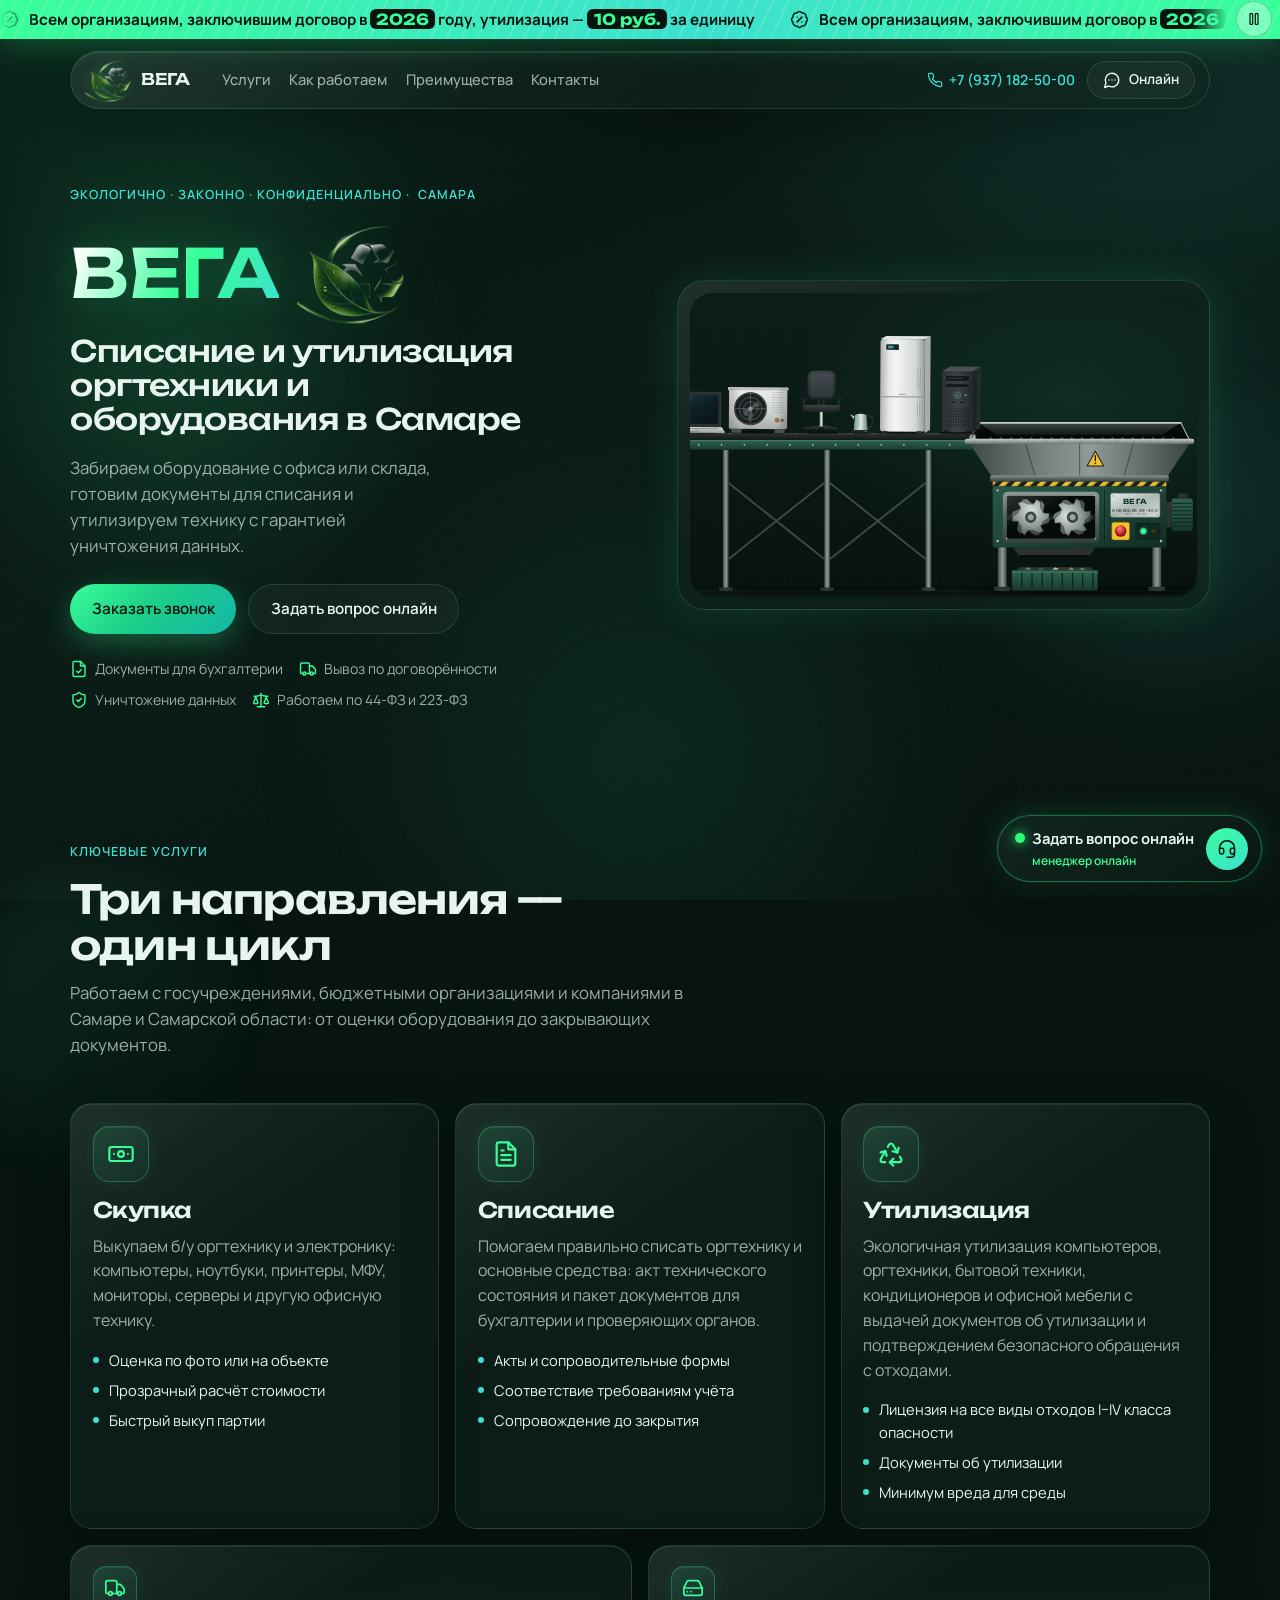
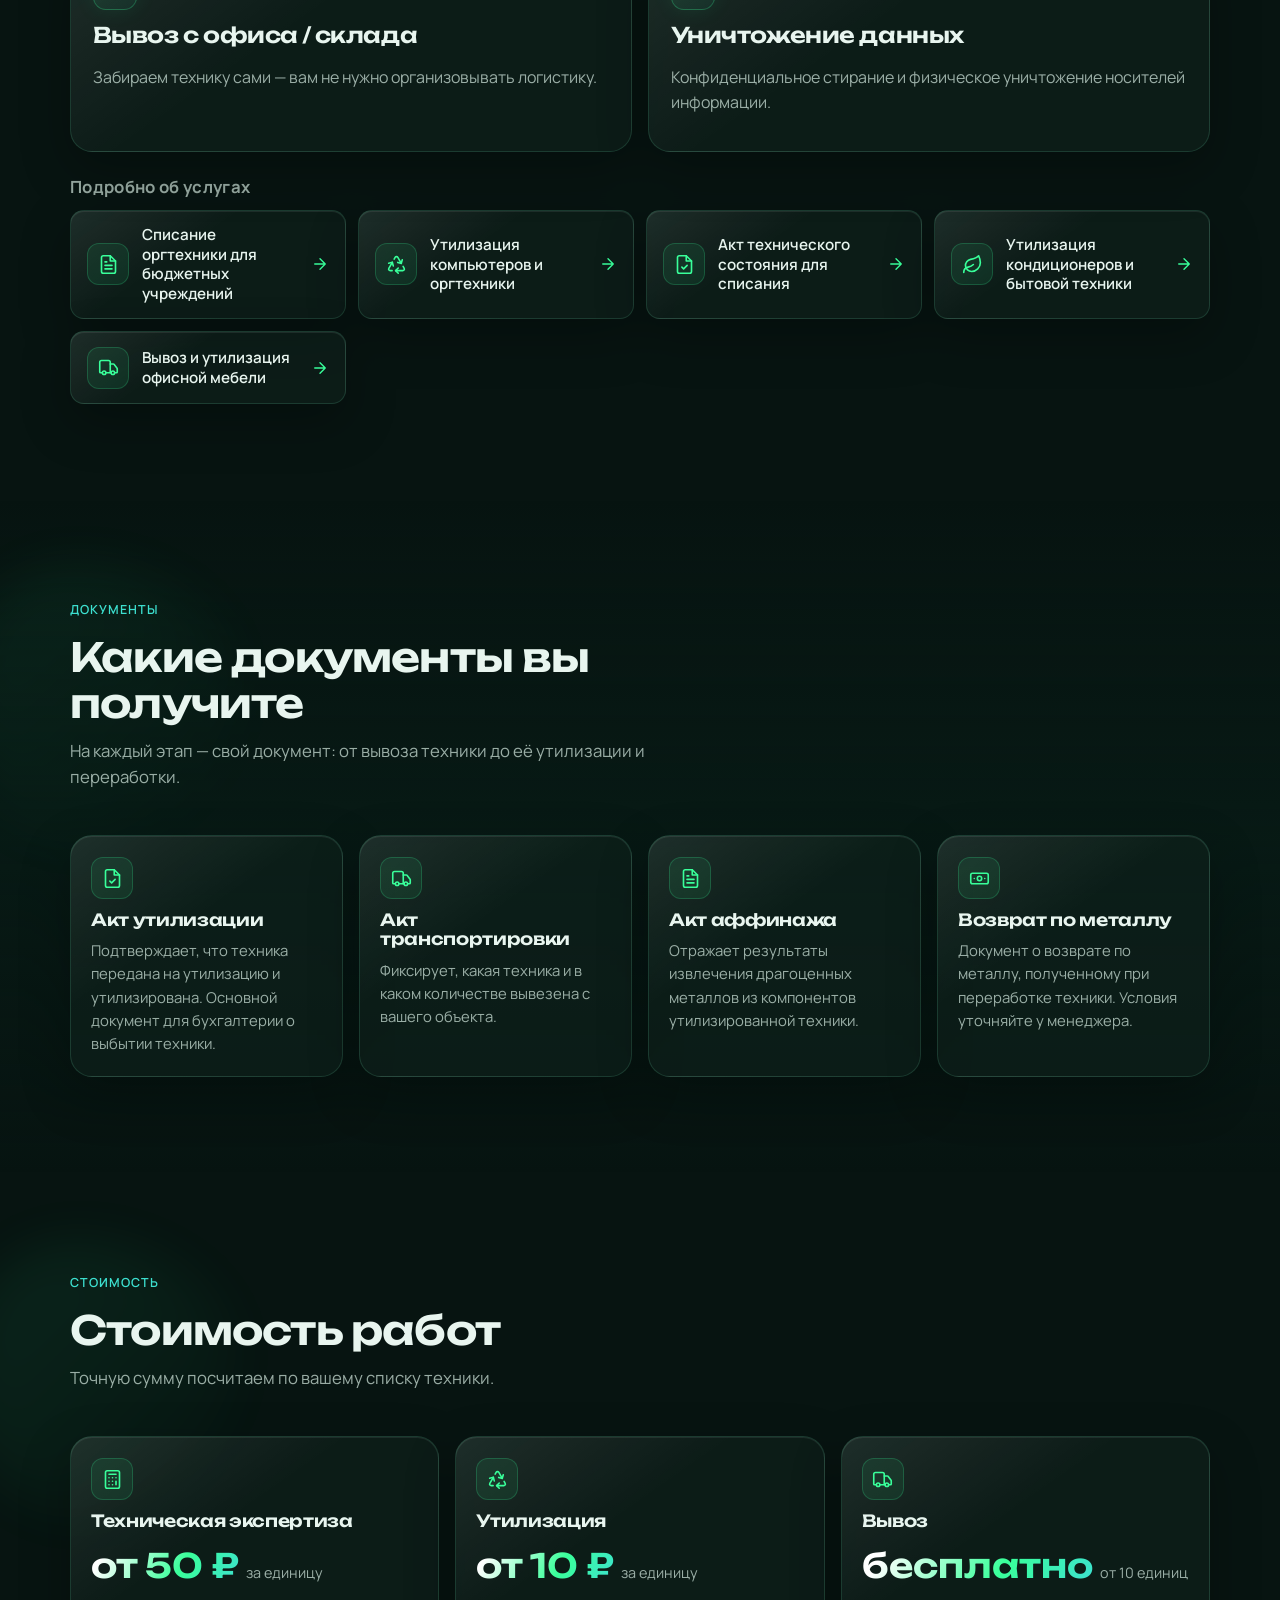
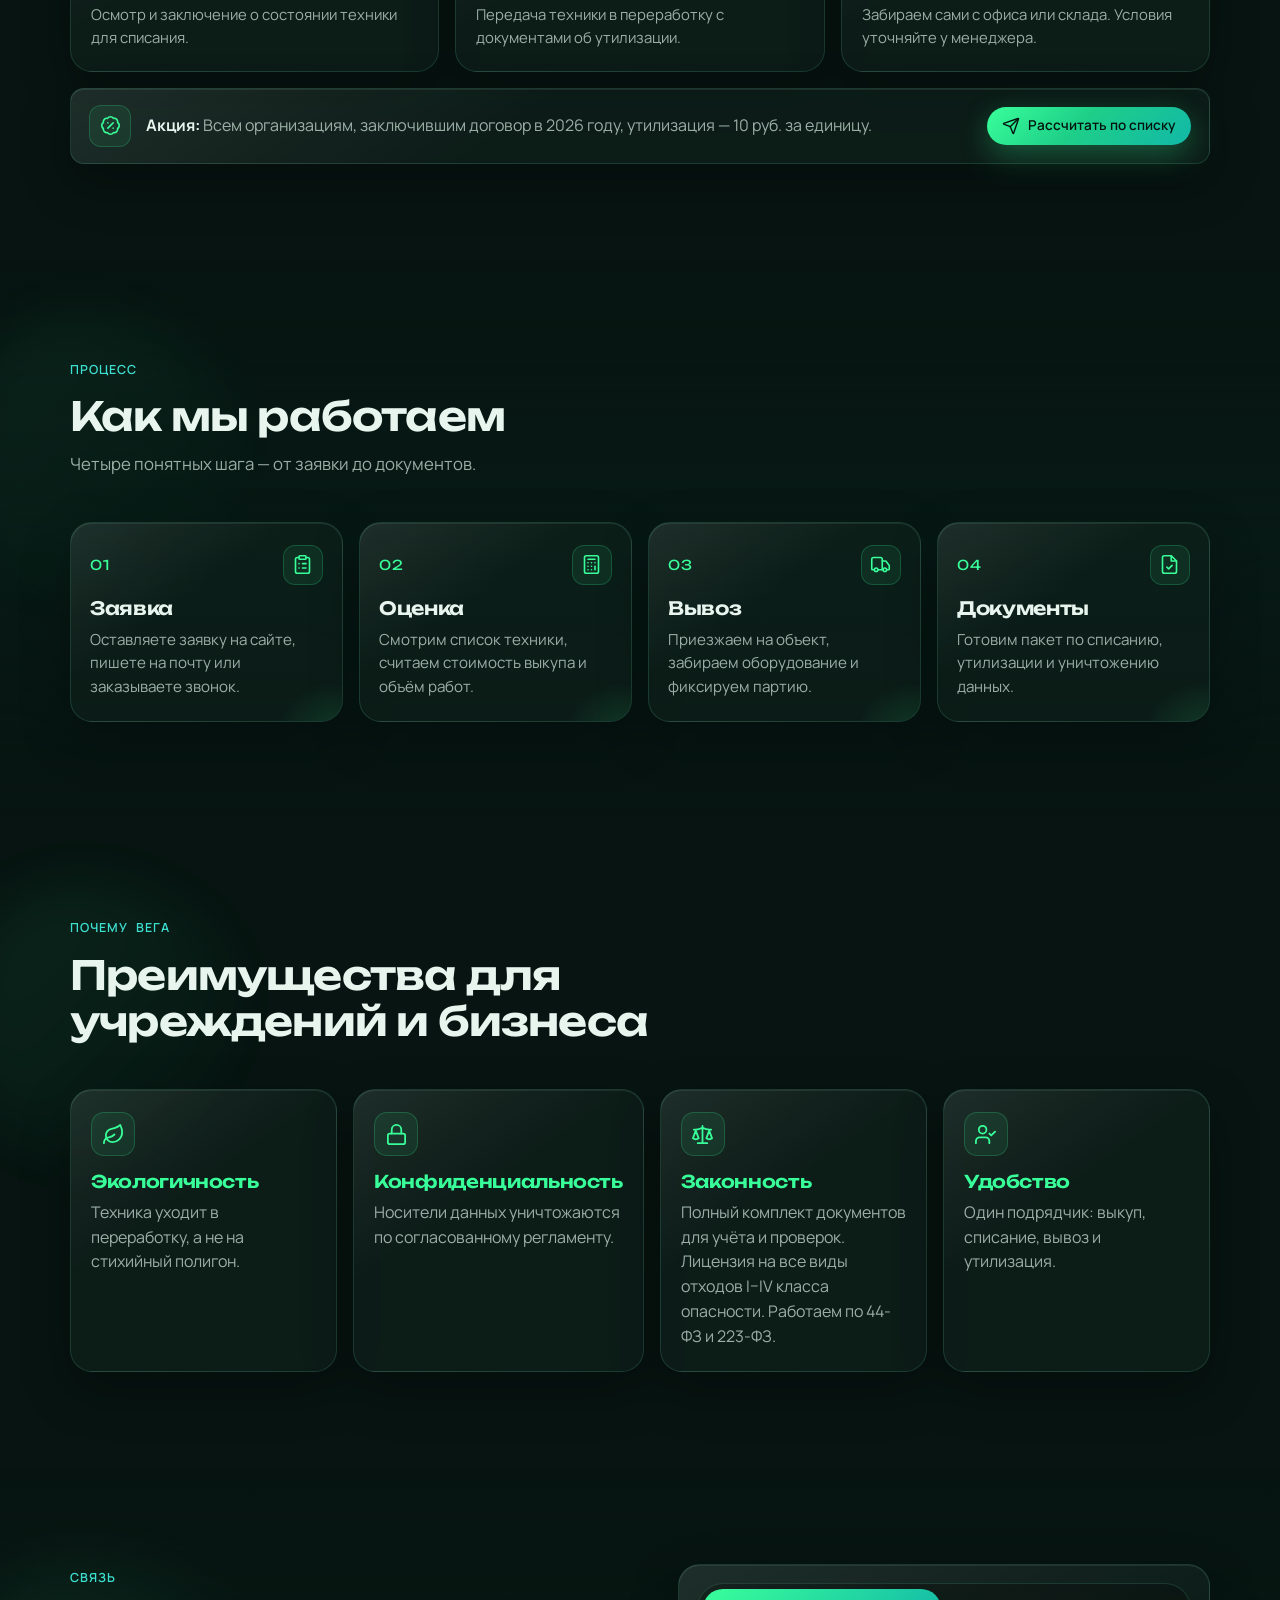
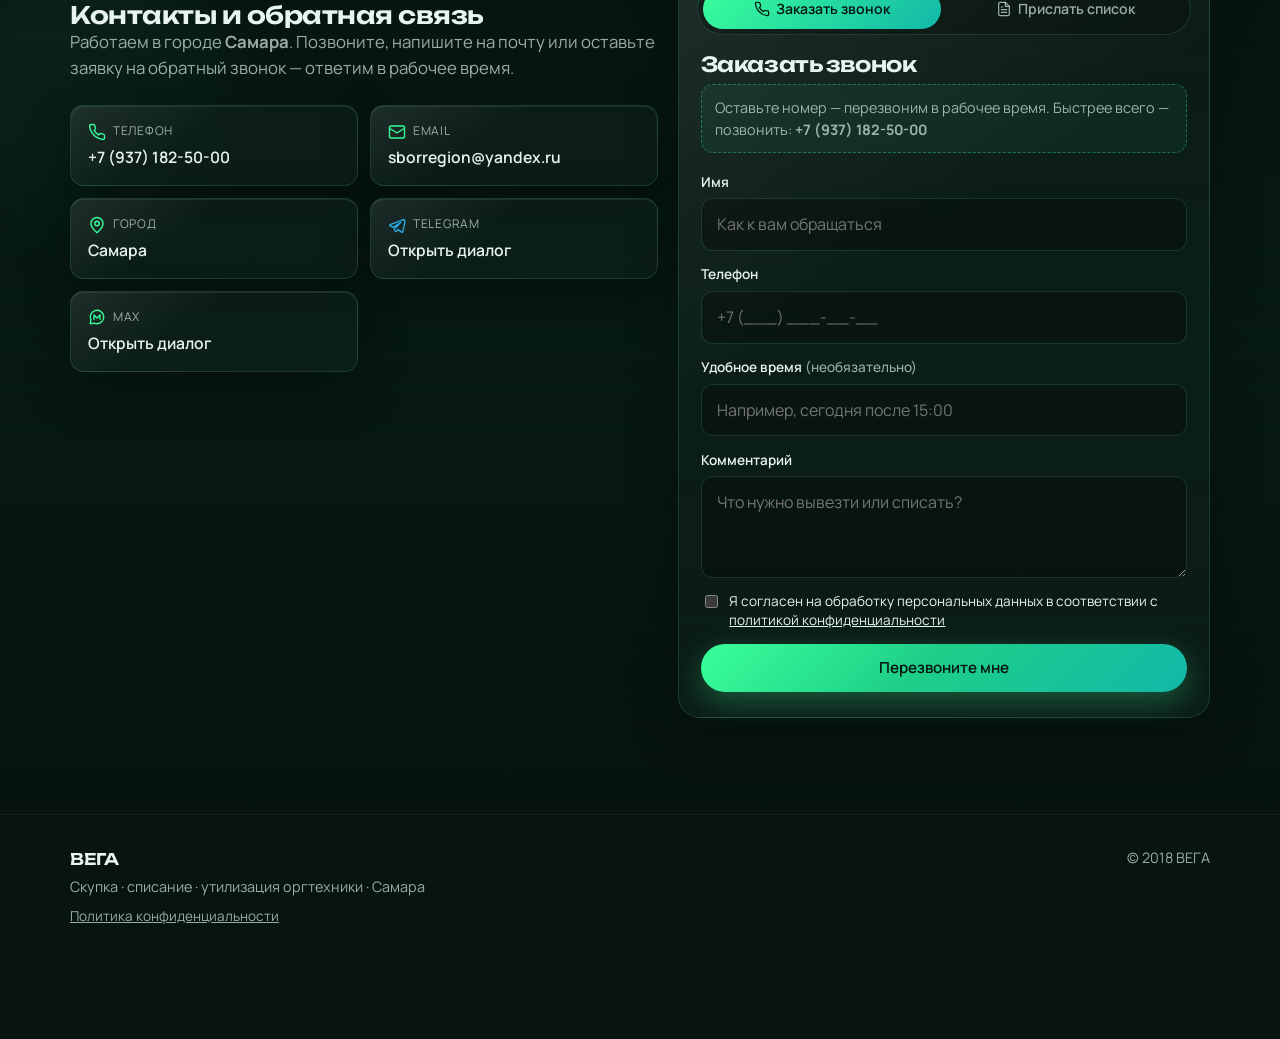
==== index.html @ f0d04dfd "v12: license I-IV wording (1/2)" ====
<!doctype html>
<html lang="ru">
  <head>
    <meta charset="UTF-8" />
    <link rel="icon" type="image/svg+xml" href="/favicon-v2.svg" />
    <link rel="apple-touch-icon" sizes="180x180" href="/apple-touch-icon.png" />
    <meta name="viewport" content="width=device-width, initial-scale=1.0" />
    <meta
      name="description"
      content="Списание и утилизация оргтехники, компьютеров и бытовой техники в Самаре для госучреждений и бизнеса: акты для бухгалтерии, вывоз, уничтожение данных."
    />
    <title>Списание и утилизация оргтехники в Самаре для госучреждений | ВЕГА</title>
    <link rel="canonical" href="https://sbor-region.ru/" />
    <meta property="og:type" content="website" />
    <meta property="og:locale" content="ru_RU" />
    <meta property="og:site_name" content="ВЕГА" />
    <meta property="og:url" content="https://sbor-region.ru/" />
    <meta property="og:title" content="Списание и утилизация оргтехники в Самаре для госучреждений | ВЕГА" />
    <meta
      property="og:description"
      content="Списание и утилизация оргтехники, компьютеров и бытовой техники в Самаре для госучреждений и бизнеса: акты для бухгалтерии, вывоз, уничтожение данных."
    />
    <meta property="og:image" content="https://sbor-region.ru/og-image.jpg" />
    <meta property="og:image:width" content="1200" />
    <meta property="og:image:height" content="630" />
    <meta property="og:image:alt" content="ВЕГА — списание и утилизация оргтехники в Самаре" />
    <meta name="twitter:card" content="summary_large_image" />
    <meta name="twitter:image" content="https://sbor-region.ru/og-image.jpg" />
    <meta name="twitter:title" content="Списание и утилизация оргтехники в Самаре для госучреждений | ВЕГА" />
    <meta
      name="twitter:description"
      content="Списание и утилизация оргтехники, компьютеров и бытовой техники в Самаре для госучреждений и бизнеса: акты для бухгалтерии, вывоз, уничтожение данных."
    />

    <meta name="keywords" content="списание оргтехники Самара, утилизация оргтехники Самара, списание оборудования госучреждение, утилизация компьютеров Самара, списание основных средств бюджетное учреждение, утилизация техники с актом, уничтожение данных, вывоз оргтехники Самара" />
    <meta name="robots" content="index, follow, max-image-preview:large" />
    <meta name="yandex-verification" content="8bbc3332629ab4a6" />
    <meta name="theme-color" content="#0d2b22" />
    <meta name="format-detection" content="telephone=yes" />
    <script type="application/ld+json">{"@context": "https://schema.org", "@graph": [{"@type": ["LocalBusiness", "Organization"], "@id": "https://sbor-region.ru/#org", "name": "ВЕГА", "url": "https://sbor-region.ru/", "logo": "https://sbor-region.ru/assets/vega-logo-lg.svg", "image": "https://sbor-region.ru/assets/vega-logo-lg.svg", "telephone": "+7 (937) 182-50-00", "email": "sborregion@yandex.ru", "address": {"@type": "PostalAddress", "addressLocality": "Самара", "addressRegion": "Самарская область", "addressCountry": "RU"}, "areaServed": [{"@type": "City", "name": "Самара"}, {"@type": "AdministrativeArea", "name": "Самарская область"}], "sameAs": ["https://t.me/Sbor163"], "contactPoint": {"@type": "ContactPoint", "telephone": "+7 (937) 182-50-00", "email": "sborregion@yandex.ru", "contactType": "customer service", "areaServed": "RU", "availableLanguage": "ru"}, "description": "Списание и утилизация оргтехники и оборудования для госучреждений, бюджетных организаций и бизнеса в Самаре: скупка, списание, вывоз, утилизация, уничтожение данных. Лицензия на все виды отходов I–IV класса опасности."}, {"@type": "WebSite", "@id": "https://sbor-region.ru/#site", "url": "https://sbor-region.ru/", "name": "ВЕГА", "inLanguage": "ru", "publisher": {"@id": "https://sbor-region.ru/#org"}}, {"@type": "Service", "name": "Скупка б/у оргтехники", "description": "Выкуп б/у компьютеров, ноутбуков, принтеров, МФУ, мониторов, серверов и другой офисной техники.", "serviceType": "Скупка б/у оргтехники", "provider": {"@id": "https://sbor-region.ru/#org"}, "areaServed": ["Самара", "Самарская область"]}, {"@type": "Service", "name": "Списание оргтехники и основных средств", "description": "Помощь в списании основных средств и подготовка пакета документов для бухгалтерии и проверяющих органов.", "serviceType": "Списание оргтехники и основных средств", "provider": {"@id": "https://sbor-region.ru/#org"}, "areaServed": ["Самара", "Самарская область"], "offers": [{"@type": "Offer", "name": "Техническая экспертиза", "priceCurrency": "RUB", "priceSpecification": {"@type": "UnitPriceSpecification", "priceCurrency": "RUB", "unitText": "единица", "minPrice": 50}, "areaServed": ["Самара", "Самарская область"], "description": "Техническая экспертиза — от 50 руб. за единицу"}]}, {"@type": "Service", "name": "Утилизация оргтехники и бытовой техники", "description": "Экологичная утилизация компьютеров, оргтехники, бытовой техники, кондиционеров и офисной мебели с документами об утилизации.", "serviceType": "Утилизация оргтехники и бытовой техники", "provider": {"@id": "https://sbor-region.ru/#org"}, "areaServed": ["Самара", "Самарская область"], "offers": [{"@type": "Offer", "name": "Утилизация", "priceCurrency": "RUB", "priceSpecification": {"@type": "UnitPriceSpecification", "priceCurrency": "RUB", "unitText": "единица", "minPrice": 10}, "areaServed": ["Самара", "Самарская область"], "description": "Утилизация — от 10 руб. за единицу"}]}, {"@type": "Service", "name": "Вывоз оргтехники с офиса или склада", "description": "Вывоз техники силами исполнителя, без организации логистики заказчиком.", "serviceType": "Вывоз оргтехники с офиса или склада", "provider": {"@id": "https://sbor-region.ru/#org"}, "areaServed": ["Самара", "Самарская область"], "offers": [{"@type": "Offer", "name": "Вывоз", "priceCurrency": "RUB", "priceSpecification": {"@type": "UnitPriceSpecification", "priceCurrency": "RUB", "unitText": "единица", "price": 0}, "areaServed": ["Самара", "Самарская область"], "eligibleQuantity": {"@type": "QuantitativeValue", "minValue": 10, "unitText": "единица"}, "description": "Вывоз — бесплатно от 10 единиц (уточняйте у менеджера)"}]}, {"@type": "Service", "name": "Уничтожение данных", "description": "Конфиденциальное стирание и физическое уничтожение носителей информации.", "serviceType": "Уничтожение данных", "provider": {"@id": "https://sbor-region.ru/#org"}, "areaServed": ["Самара", "Самарская область"]}]}</script>
    <!-- Yandex.Metrika counter -->
    <script type="text/javascript">
      window.YM_ID = 114349653;
      (function(m,e,t,r,i,k,a){m[i]=m[i]||function(){(m[i].a=m[i].a||[]).push(arguments)};
      m[i].l=1*new Date();for (var j = 0; j < document.scripts.length; j++) {if (document.scripts[j].src === r) { return; }}
      k=e.createElement(t),a=e.getElementsByTagName(t)[0],k.async=1,k.src=r,a.parentNode.insertBefore(k,a)})
      (window, document, "script", "https://mc.yandex.ru/metrika/tag.js", "ym");
      ym(114349653, "init", {clickmap:true, trackLinks:true, accurateTrackBounce:true, webvisor:true});
    </script>
    <noscript><div><img src="https://mc.yandex.ru/watch/114349653" style="position:absolute; left:-9999px;" alt="" /></div></noscript>
    <!-- /Yandex.Metrika counter -->
    <link rel="preconnect" href="https://fonts.googleapis.com" />
    <link rel="preconnect" href="https://fonts.gstatic.com" crossorigin />
    <link rel="preload" as="style" href="https://fonts.googleapis.com/css2?family=Manrope:wght@400;500;600;700&family=Unbounded:wght@500;600;700&display=swap" />
    <link rel="stylesheet" href="https://fonts.googleapis.com/css2?family=Manrope:wght@400;500;600;700&family=Unbounded:wght@500;600;700&display=swap" media="print" onload="this.media='all'" />
    <noscript><link rel="stylesheet" href="https://fonts.googleapis.com/css2?family=Manrope:wght@400;500;600;700&family=Unbounded:wght@500;600;700&display=swap" /></noscript>
    <script type="module" crossorigin src="/assets/index-v20261119e.js"></script>
    <link rel="stylesheet" crossorigin href="/assets/index-BDVqrncC.css">
    <link rel="stylesheet" href="/assets/extra-v20261119i.css">
    <script type="module" src="/assets/extra-v20261119i.js"></script>
  </head>
  <body>
    <svg xmlns="http://www.w3.org/2000/svg" width="0" height="0" style="position:absolute;width:0;height:0;overflow:hidden" aria-hidden="true" focusable="false"><symbol id="i-banknote" viewBox="0 0 24 24" fill="none" stroke="currentColor" stroke-width="1.85" stroke-linecap="round" stroke-linejoin="round"><rect x="2" y="6" width="20" height="12" rx="2"/><circle cx="12" cy="12" r="2.5"/><path d="M6 12h.01M18 12h.01"/></symbol><symbol id="i-file-check" viewBox="0 0 24 24" fill="none" stroke="currentColor" stroke-width="1.85" stroke-linecap="round" stroke-linejoin="round"><path d="M14 2H6a2 2 0 0 0-2 2v16a2 2 0 0 0 2 2h12a2 2 0 0 0 2-2V8z"/><path d="M14 2v6h6"/><path d="m9 15 2 2 4-4"/></symbol><symbol id="i-file-text" viewBox="0 0 24 24" fill="none" stroke="currentColor" stroke-width="1.85" stroke-linecap="round" stroke-linejoin="round"><path d="M14 2H6a2 2 0 0 0-2 2v16a2 2 0 0 0 2 2h12a2 2 0 0 0 2-2V8z"/><path d="M14 2v6h6"/><path d="M16 13H8M16 17H8M10 9H8"/></symbol><symbol id="i-recycle" viewBox="0 0 24 24" fill="none" stroke="currentColor" stroke-width="1.85" stroke-linecap="round" stroke-linejoin="round"><path d="M7 19H4.815a1.83 1.83 0 0 1-1.57-.881 1.785 1.785 0 0 1-.004-1.784L7.196 9.5"/><path d="M11 19h8.203a1.83 1.83 0 0 0 1.556-.89 1.784 1.784 0 0 0 0-1.775l-1.226-2.12"/><path d="m14 16-3 3 3 3"/><path d="M8.293 13.596 7.196 9.5 3.1 10.598"/><path d="m9.344 5.811 1.093-1.892A1.83 1.83 0 0 1 11.985 3a1.784 1.784 0 0 1 1.546.888l3.943 6.843"/><path d="m13.378 9.633 4.096 1.098 1.097-4.096"/></symbol><symbol id="i-truck" viewBox="0 0 24 24" fill="none" stroke="currentColor" stroke-width="1.85" stroke-linecap="round" stroke-linejoin="round"><path d="M14 18V6a2 2 0 0 0-2-2H4a2 2 0 0 0-2 2v11a1 1 0 0 0 1 1h2"/><path d="M15 18H9"/><path d="M19 18h2a1 1 0 0 0 1-1v-3.65a1 1 0 0 0-.22-.624l-3.48-4.35A1 1 0 0 0 17.52 8H14"/><circle cx="17" cy="18" r="2"/><circle cx="7" cy="18" r="2"/></symbol><symbol id="i-hard-drive" viewBox="0 0 24 24" fill="none" stroke="currentColor" stroke-width="1.85" stroke-linecap="round" stroke-linejoin="round"><path d="M22 12H2"/><path d="M5.45 5.11 2 12v6a2 2 0 0 0 2 2h16a2 2 0 0 0 2-2v-6l-3.45-6.89A2 2 0 0 0 16.76 4H7.24a2 2 0 0 0-1.79 1.11z"/><path d="M6 16h.01M10 16h.01"/></symbol><symbol id="i-shield-check" viewBox="0 0 24 24" fill="none" stroke="currentColor" stroke-width="1.85" stroke-linecap="round" stroke-linejoin="round"><path d="M20 13c0 5-3.5 7.5-7.66 8.95a1 1 0 0 1-.67-.01C7.5 20.5 4 18 4 13V6a1 1 0 0 1 1-1c2 0 4.5-1.2 6.24-2.72a1.17 1.17 0 0 1 1.52 0C14.51 3.81 17 5 19 5a1 1 0 0 1 1 1z"/><path d="m9 12 2 2 4-4"/></symbol><symbol id="i-clipboard" viewBox="0 0 24 24" fill="none" stroke="currentColor" stroke-width="1.85" stroke-linecap="round" stroke-linejoin="round"><rect x="8" y="2" width="8" height="4" rx="1"/><path d="M16 4h2a2 2 0 0 1 2 2v14a2 2 0 0 1-2 2H6a2 2 0 0 1-2-2V6a2 2 0 0 1 2-2h2"/><path d="M12 11h4M12 16h4M8 11h.01M8 16h.01"/></symbol><symbol id="i-calculator" viewBox="0 0 24 24" fill="none" stroke="currentColor" stroke-width="1.85" stroke-linecap="round" stroke-linejoin="round"><rect x="4" y="2" width="16" height="20" rx="2"/><path d="M8 6h8M16 14v4M16 10h.01M12 10h.01M8 10h.01M12 14h.01M8 14h.01M12 18h.01M8 18h.01"/></symbol><symbol id="i-leaf" viewBox="0 0 24 24" fill="none" stroke="currentColor" stroke-width="1.85" stroke-linecap="round" stroke-linejoin="round"><path d="M11 20A7 7 0 0 1 9.8 6.1C15.5 5 17 4.48 19 2c1 2 2 4.18 2 8 0 5.5-4.78 10-10 10Z"/><path d="M2 21c0-3 1.85-5.36 5.08-6C9.5 14.52 12 13 13 12"/></symbol><symbol id="i-lock" viewBox="0 0 24 24" fill="none" stroke="currentColor" stroke-width="1.85" stroke-linecap="round" stroke-linejoin="round"><rect x="3" y="11" width="18" height="11" rx="2"/><path d="M7 11V7a5 5 0 0 1 10 0v4"/></symbol><symbol id="i-scale" viewBox="0 0 24 24" fill="none" stroke="currentColor" stroke-width="1.85" stroke-linecap="round" stroke-linejoin="round"><path d="m16 16 3-8 3 8c-.87.65-1.92 1-3 1s-2.13-.35-3-1Z"/><path d="m2 16 3-8 3 8c-.87.65-1.92 1-3 1s-2.13-.35-3-1Z"/><path d="M7 21h10M12 3v18M3 7h2c2 0 5-1 7-2 2 1 5 2 7 2h2"/></symbol><symbol id="i-user-check" viewBox="0 0 24 24" fill="none" stroke="currentColor" stroke-width="1.85" stroke-linecap="round" stroke-linejoin="round"><path d="M16 21v-2a4 4 0 0 0-4-4H6a4 4 0 0 0-4 4v2"/><circle cx="9" cy="7" r="4"/><path d="m16 11 2 2 4-4"/></symbol><symbol id="i-phone" viewBox="0 0 24 24" fill="none" stroke="currentColor" stroke-width="1.85" stroke-linecap="round" stroke-linejoin="round"><path d="M22 16.92v3a2 2 0 0 1-2.18 2 19.79 19.79 0 0 1-8.63-3.07 19.5 19.5 0 0 1-6-6 19.79 19.79 0 0 1-3.07-8.67A2 2 0 0 1 4.11 2h3a2 2 0 0 1 2 1.72 12.84 12.84 0 0 0 .7 2.81 2 2 0 0 1-.45 2.11L8.09 9.91a16 16 0 0 0 6 6l1.27-1.27a2 2 0 0 1 2.11-.45 12.84 12.84 0 0 0 2.81.7A2 2 0 0 1 22 16.92z"/></symbol><symbol id="i-mail" viewBox="0 0 24 24" fill="none" stroke="currentColor" stroke-width="1.85" stroke-linecap="round" stroke-linejoin="round"><rect x="2" y="4" width="20" height="16" rx="2"/><path d="m22 7-8.97 5.7a1.94 1.94 0 0 1-2.06 0L2 7"/></symbol><symbol id="i-map-pin" viewBox="0 0 24 24" fill="none" stroke="currentColor" stroke-width="1.85" stroke-linecap="round" stroke-linejoin="round"><path d="M20 10c0 4.993-5.539 10.193-7.399 11.799a1 1 0 0 1-1.202 0C9.539 20.193 4 14.993 4 10a8 8 0 0 1 16 0"/><circle cx="12" cy="10" r="3"/></symbol><symbol id="i-telegram" viewBox="0 0 24 24" fill="none" stroke="currentColor" stroke-width="1.85" stroke-linecap="round" stroke-linejoin="round"><path d="M21.2 4.4 2.9 11.5c-.9.35-.85 1.6.06 1.88l4.6 1.4 1.75 5.4c.23.7 1.1.9 1.62.38l2.5-2.45 4.7 3.45c.62.46 1.5.12 1.66-.63l2.9-13.7c.18-.85-.66-1.55-1.47-1.23Z"/><path d="m7.6 14.8 9.6-6.3-6.9 7.3"/></symbol><symbol id="i-max" viewBox="0 0 24 24" fill="none" stroke="currentColor" stroke-width="1.85" stroke-linecap="round" stroke-linejoin="round"><path d="M12 21a9 9 0 1 0-8.1-5.1L3 21l5.1-.9A9 9 0 0 0 12 21Z"/><path d="M8 15V9.2l4 4 4-4V15"/></symbol><symbol id="i-message" viewBox="0 0 24 24" fill="none" stroke="currentColor" stroke-width="1.85" stroke-linecap="round" stroke-linejoin="round"><path d="M7.9 20A9 9 0 1 0 4 16.1L2 22Z"/><path d="M8 12h.01M12 12h.01M16 12h.01"/></symbol><symbol id="i-headset" viewBox="0 0 24 24" fill="none" stroke="currentColor" stroke-width="1.85" stroke-linecap="round" stroke-linejoin="round"><path d="M3 11h3a2 2 0 0 1 2 2v3a2 2 0 0 1-2 2H5a2 2 0 0 1-2-2v-5Zm0 0a9 9 0 1 1 18 0m0 0v5a2 2 0 0 1-2 2h-1a2 2 0 0 1-2-2v-3a2 2 0 0 1 2-2h3Z"/><path d="M21 16v2a4 4 0 0 1-4 4h-5"/></symbol><symbol id="i-x" viewBox="0 0 24 24" fill="none" stroke="currentColor" stroke-width="1.85" stroke-linecap="round" stroke-linejoin="round"><path d="M18 6 6 18M6 6l12 12"/></symbol><symbol id="i-pause" viewBox="0 0 24 24" fill="none" stroke="currentColor" stroke-width="1.85" stroke-linecap="round" stroke-linejoin="round"><rect x="6" y="4" width="4" height="16" rx="1"/><rect x="14" y="4" width="4" height="16" rx="1"/></symbol><symbol id="i-play" viewBox="0 0 24 24" fill="none" stroke="currentColor" stroke-width="1.85" stroke-linecap="round" stroke-linejoin="round"><path d="M6 4.5v15a1 1 0 0 0 1.5.86l12-7.5a1 1 0 0 0 0-1.72l-12-7.5A1 1 0 0 0 6 4.5Z"/></symbol><symbol id="i-badge-percent" viewBox="0 0 24 24" fill="none" stroke="currentColor" stroke-width="1.85" stroke-linecap="round" stroke-linejoin="round"><path d="M3.85 8.62a4 4 0 0 1 4.78-4.77 4 4 0 0 1 6.74 0 4 4 0 0 1 4.78 4.78 4 4 0 0 1 0 6.74 4 4 0 0 1-4.77 4.78 4 4 0 0 1-6.75 0 4 4 0 0 1-4.78-4.77 4 4 0 0 1 0-6.76Z"/><path d="m15 9-6 6M9 9h.01M15 15h.01"/></symbol><symbol id="i-check-circle" viewBox="0 0 24 24" fill="none" stroke="currentColor" stroke-width="1.85" stroke-linecap="round" stroke-linejoin="round"><circle cx="12" cy="12" r="10"/><path d="m8.5 12.5 2.5 2.5 5-5.5"/></symbol><symbol id="i-alert" viewBox="0 0 24 24" fill="none" stroke="currentColor" stroke-width="1.85" stroke-linecap="round" stroke-linejoin="round"><circle cx="12" cy="12" r="10"/><path d="M12 8v4.5M12 16h.01"/></symbol><symbol id="i-send" viewBox="0 0 24 24" fill="none" stroke="currentColor" stroke-width="1.85" stroke-linecap="round" stroke-linejoin="round"><path d="M14.54 21.69a.5.5 0 0 0 .94-.03l6.5-19a.5.5 0 0 0-.64-.64l-19 6.5a.5.5 0 0 0-.03.94l7.93 3.18a2 2 0 0 1 1.11 1.11z"/><path d="m21.85 2.15-10.94 10.94"/></symbol><symbol id="i-arrow-right" viewBox="0 0 24 24" fill="none" stroke="currentColor" stroke-width="1.85" stroke-linecap="round" stroke-linejoin="round"><path d="M5 12h14M12 5l7 7-7 7"/></symbol></svg>
    <div class="promo-ticker" role="region" aria-label="Акция">
      <p class="visually-hidden">Всем организациям, заключившим договор в 2026 году, утилизация — 10 руб. за единицу</p>
      <div class="ticker-viewport" aria-hidden="true"><div class="ticker-track"><div class="ticker-group"><span class="ticker-item"><svg class="ic" aria-hidden="true" focusable="false"><use href="#i-badge-percent"/></svg><span>Всем организациям, заключившим договор в <b>2026</b> году, утилизация — <b>10 руб.</b> за единицу</span></span><span class="ticker-item"><svg class="ic" aria-hidden="true" focusable="false"><use href="#i-badge-percent"/></svg><span>Всем организациям, заключившим договор в <b>2026</b> году, утилизация — <b>10 руб.</b> за единицу</span></span><span class="ticker-item"><svg class="ic" aria-hidden="true" focusable="false"><use href="#i-badge-percent"/></svg><span>Всем организациям, заключившим договор в <b>2026</b> году, утилизация — <b>10 руб.</b> за единицу</span></span><span class="ticker-item"><svg class="ic" aria-hidden="true" focusable="false"><use href="#i-badge-percent"/></svg><span>Всем организациям, заключившим договор в <b>2026</b> году, утилизация — <b>10 руб.</b> за единицу</span></span></div><div class="ticker-group"><span class="ticker-item"><svg class="ic" aria-hidden="true" focusable="false"><use href="#i-badge-percent"/></svg><span>Всем организациям, заключившим договор в <b>2026</b> году, утилизация — <b>10 руб.</b> за единицу</span></span><span class="ticker-item"><svg class="ic" aria-hidden="true" focusable="false"><use href="#i-badge-percent"/></svg><span>Всем организациям, заключившим договор в <b>2026</b> году, утилизация — <b>10 руб.</b> за единицу</span></span><span class="ticker-item"><svg class="ic" aria-hidden="true" focusable="false"><use href="#i-badge-percent"/></svg><span>Всем организациям, заключившим договор в <b>2026</b> году, утилизация — <b>10 руб.</b> за единицу</span></span><span class="ticker-item"><svg class="ic" aria-hidden="true" focusable="false"><use href="#i-badge-percent"/></svg><span>Всем организациям, заключившим договор в <b>2026</b> году, утилизация — <b>10 руб.</b> за единицу</span></span></div></div></div>
      <button type="button" class="ticker-toggle" aria-pressed="false" aria-label="Остановить бегущую строку"><svg class="ic" aria-hidden="true" focusable="false"><use href="#i-pause"/></svg></button>
    </div>
    <div class="bg-stage" aria-hidden="true">
      <div class="bg-orb bg-orb--a"></div>
      <div class="bg-orb bg-orb--b"></div>
      <div class="bg-orb bg-orb--c"></div>
      <div class="bg-noise"></div>
    </div>

    <header class="site-header glass" id="top">
      <div class="container header-inner">
        <a class="logo" href="#top" aria-label="ВЕГА — наверх">
          <span class="lacq lacq--sm logo-mark logo-mark--img" aria-hidden="true"><img src="/assets/vega-logo-sm.svg" width="46" height="46" alt="" decoding="async"/><span class="lacq-gloss"></span></span>
          <span class="logo-text" data-brand>ВЕГА</span>
        </a>
        <nav class="nav" aria-label="Основная навигация">
          <a href="#services">Услуги</a>
          <a href="#process">Как работаем</a>
          <a href="#benefits">Преимущества</a>
          <a href="#contacts">Контакты</a>
        </nav>
        <div class="header-actions">
          <a class="header-phone" data-phone-link href="tel:+79371825000"><svg class="ic" aria-hidden="true" focusable="false"><use href="#i-phone"/></svg><span data-phone-display>+7 (937) 182-50-00</span></a>
          <button
            type="button"
            class="btn btn-ghost btn-sm"
            data-open-messenger="chooser"
            aria-label="Задать вопрос онлайн"
          >
            <svg class="ic" aria-hidden="true" focusable="false"><use href="#i-message"/></svg>Онлайн
          </button>
        </div>
        <button class="nav-toggle" type="button" aria-label="Открыть меню" aria-expanded="false">
          <span></span><span></span>
        </button>
      </div>
    </header>

    <main>
      <section class="hero" id="hero">
        <div class="container hero-grid">
          <div class="hero-copy">
            <p class="eyebrow">Экологично · Законно · Конфиденциально · <span data-city>Самара</span></p>
            <h1>
              <span class="brand-row"><span class="brand-hero" data-brand>ВЕГА</span><span class="lacq lacq--lg hero-logo" aria-hidden="true"><img src="/assets/vega-logo-lg-v9.svg" width="118" height="118" alt="" fetchpriority="high"/><span class="lacq-gloss"></span></span></span>
              <span class="hero-line">Списание и утилизация оргтехники и оборудования в Самаре</span>
            </h1>
            <p class="hero-lead">
              Забираем оборудование с офиса или склада, готовим документы для списания
              и утилизируем технику с гарантией уничтожения данных.
            </p>
            <div class="hero-cta">
              <a class="btn btn-primary" href="#callback">Заказать звонок</a>
              <button type="button" class="btn btn-secondary" data-open-messenger="chooser">
                Задать вопрос онлайн
              </button>
            </div>
            <ul class="hero-trust" aria-label="Ключевые гарантии">
              <li><svg class="ic" aria-hidden="true" focusable="false"><use href="#i-file-check"/></svg>Документы для бухгалтерии</li>
              <li><svg class="ic" aria-hidden="true" focusable="false"><use href="#i-truck"/></svg>Вывоз по договорённости</li>
              <li><svg class="ic" aria-hidden="true" focusable="false"><use href="#i-shield-check"/></svg>Уничтожение данных</li>
              <li><svg class="ic" aria-hidden="true" focusable="false"><use href="#i-scale"/></svg>Работаем по 44-ФЗ и 223-ФЗ</li>
            </ul>
          </div>
          <div class="hero-stage glass">
            <svg class="shred-scene" id="shred-scene" viewBox="0 0 800 480" role="img" aria-label="Промышленный шредер: оргтехника по конвейеру попадает в бункер и измельчается" xmlns="http://www.w3.org/2000/svg">
<defs>
<linearGradient id="sh-steel" x1="0" y1="0" x2="0" y2="1"><stop offset="0" stop-color="#8b9894"/><stop offset=".45" stop-color="#5c6965"/><stop offset="1" stop-color="#36413e"/></linearGradient>
<linearGradient id="sh-steelH" x1="0" y1="0" x2="1" y2="0"><stop offset="0" stop-color="#3e4946"/><stop offset=".35" stop-color="#76837f"/><stop offset=".55" stop-color="#8e9a96"/><stop offset="1" stop-color="#3a4542"/></linearGradient>
<linearGradient id="sh-rim" x1="0" y1="0" x2="0" y2="1"><stop offset="0" stop-color="#c9d2cf"/><stop offset="1" stop-color="#6d7a76"/></linearGradient>
<linearGradient id="sh-paint" x1="0" y1="0" x2="1" y2="1"><stop offset="0" stop-color="#2a5a48"/><stop offset=".55" stop-color="#1d4436"/><stop offset="1" stop-color="#122c23"/></linearGradient>
<linearGradient id="sh-paintV" x1="0" y1="0" x2="0" y2="1"><stop offset="0" stop-color="#2f6450"/><stop offset="1" stop-color="#173a2e"/></linearGradient>
<linearGradient id="sh-inner" x1="0" y1="0" x2="0" y2="1"><stop offset="0" stop-color="#3b4643"/><stop offset="1" stop-color="#0b1211"/></linearGradient>
<linearGradient id="sh-throat" x1="0" y1="0" x2="0" y2="1"><stop offset="0" stop-color="#0a100f"/><stop offset="1" stop-color="#020403"/></linearGradient>
<linearGradient id="sh-belt" x1="0" y1="0" x2="0" y2="1"><stop offset="0" stop-color="#3a403e"/><stop offset=".3" stop-color="#232826"/><stop offset="1" stop-color="#121514"/></linearGradient>
<linearGradient id="sh-plate" x1="0" y1="0" x2="1" y2="1"><stop offset="0" stop-color="#e7ece9"/><stop offset=".5" stop-color="#aeb8b4"/><stop offset="1" stop-color="#d3dad7"/></linearGradient>
<linearGradient id="sh-glass" x1="0" y1="0" x2="1" y2="1"><stop offset="0" stop-color="#fff" stop-opacity=".16"/><stop offset=".4" stop-color="#fff" stop-opacity="0"/></linearGradient>
<radialGradient id="sh-bolt" cx=".35" cy=".35" r=".7"><stop offset="0" stop-color="#e5ebe8"/><stop offset="1" stop-color="#4b5552"/></radialGradient>
<radialGradient id="sh-disc" cx=".4" cy=".35" r=".75"><stop offset="0" stop-color="#d7dfdc"/><stop offset=".6" stop-color="#8a9692"/><stop offset="1" stop-color="#4b5653"/></radialGradient>
<radialGradient id="sh-disc2" cx=".4" cy=".35" r=".75"><stop offset="0" stop-color="#8f9a97"/><stop offset="1" stop-color="#2f3836"/></radialGradient>
<radialGradient id="sh-lamp" cx=".5" cy=".5" r=".5"><stop offset="0" stop-color="#d9ffe9"/><stop offset=".45" stop-color="#39ff9a"/><stop offset="1" stop-color="#39ff9a" stop-opacity="0"/></radialGradient>
<radialGradient id="sh-red" cx=".4" cy=".35" r=".7"><stop offset="0" stop-color="#ff8a80"/><stop offset=".6" stop-color="#d32f2f"/><stop offset="1" stop-color="#7f1414"/></radialGradient>
<pattern id="sh-hazard" width="14" height="14" patternUnits="userSpaceOnUse" patternTransform="rotate(45)"><rect width="14" height="14" fill="#1b1d1c"/><rect width="7" height="14" fill="#f2c230"/></pattern>
<pattern id="sh-vent" width="4" height="4" patternUnits="userSpaceOnUse"><circle cx="2" cy="2" r=".9" fill="#0b0d0e"/></pattern>
<filter id="sh-blur" x="-20%" y="-200%" width="140%" height="500%"><feGaussianBlur stdDeviation="4"/></filter>
<linearGradient id="it-dark" x1="0" y1="0" x2="1" y2="0"><stop offset="0" stop-color="#2b3033"/><stop offset=".5" stop-color="#3b4145"/><stop offset="1" stop-color="#22272a"/></linearGradient>
<linearGradient id="it-side" x1="0" y1="0" x2="1" y2="0"><stop offset="0" stop-color="#1a1e20"/><stop offset="1" stop-color="#2a2f32"/></linearGradient>
<linearGradient id="it-light" x1="0" y1="0" x2="0" y2="1"><stop offset="0" stop-color="#eceeeb"/><stop offset=".6" stop-color="#cfd3cf"/><stop offset="1" stop-color="#a9aeaa"/></linearGradient>
<linearGradient id="it-lightH" x1="0" y1="0" x2="1" y2="0"><stop offset="0" stop-color="#000" stop-opacity=".18"/><stop offset=".2" stop-color="#000" stop-opacity="0"/><stop offset=".8" stop-color="#000" stop-opacity="0"/><stop offset="1" stop-color="#000" stop-opacity=".22"/></linearGradient>
<linearGradient id="it-screen" x1="0" y1="0" x2="1" y2="1"><stop offset="0" stop-color="#1c3a46"/><stop offset=".55" stop-color="#0e1f27"/><stop offset="1" stop-color="#081218"/></linearGradient>
<linearGradient id="it-alu" x1="0" y1="0" x2="0" y2="1"><stop offset="0" stop-color="#d9dcda"/><stop offset="1" stop-color="#9aa09d"/></linearGradient>
<g id="it-tower">
  <rect x="-24" y="-98" width="48" height="96" rx="3" fill="url(#it-dark)"/>
  <path d="M24 -98 L36 -105 L36 -8 L24 -2 Z" fill="url(#it-side)"/>
  <path d="M-24 -98 L-12 -105 L36 -105 L24 -98 Z" fill="#4a5155"/>
  <rect x="-19" y="-91" width="38" height="9" rx="1.5" fill="#15181a" stroke="#4b5256" stroke-width=".8"/>
  <rect x="-15" y="-87.5" width="22" height="1.6" fill="#3a4044"/>
  <rect x="-19" y="-78" width="38" height="6" rx="1.5" fill="#15181a" stroke="#4b5256" stroke-width=".8"/>
  <circle cx="0" cy="-60" r="5" fill="#1b1f21" stroke="#79847f" stroke-width="1.2"/>
  <path d="M0 -62.6 v2.4 M-2 -61.5 a2.6 2.6 0 1 0 4 0" stroke="#9fe8c4" stroke-width=".9" fill="none" stroke-linecap="round"/>
  <circle cx="13" cy="-60" r="1.3" fill="#39ff9a"/>
  <rect x="-10" y="-50" width="7" height="3" rx=".6" fill="#0c0e0f" stroke="#59615f" stroke-width=".6"/>
  <rect x="3" y="-50" width="7" height="3" rx=".6" fill="#0c0e0f" stroke="#59615f" stroke-width=".6"/>
  <rect x="-18" y="-40" width="36" height="30" rx="2" fill="url(#sh-vent)" opacity=".9"/>
  <rect x="-22" y="-4" width="8" height="3" fill="#111"/><rect x="14" y="-4" width="8" height="3" fill="#111"/>
  <rect x="-24" y="-98" width="48" height="96" rx="3" fill="none" stroke="#fff" stroke-opacity=".08"/>
</g>
<g id="it-monitor">
  <rect x="-52" y="-90" width="104" height="66" rx="3.5" fill="#1d2124" stroke="#3a4044" stroke-width=".8"/>
  <rect x="-48" y="-86" width="96" height="54" rx="1" fill="url(#it-screen)"/>
  <path d="M-48 -86 H6 L-28 -32 H-48 Z" fill="#fff" opacity=".06"/>
  <path d="M-30 -80 h30 M-30 -74 h44 M-30 -68 h24" stroke="#3de0d0" stroke-opacity=".22" stroke-width="2" stroke-linecap="round"/>
  <rect x="-3" y="-28.5" width="6" height="1.6" rx=".8" fill="#4b5256"/><circle cx="44" cy="-27.7" r=".9" fill="#39ff9a"/>
  <path d="M-7 -24 H7 L9 -7 H-9 Z" fill="url(#it-dark)"/>
  <path d="M-30 -2 Q-30 -8 -22 -8 H22 Q30 -8 30 -2 Z" fill="#2a2f32"/>
  <rect x="-30" y="-3" width="60" height="3" rx="1.5" fill="#15181a"/>
</g>
<g id="it-printer">
  <path d="M-44 -50 Q-44 -56 -38 -56 H38 Q44 -56 44 -50 V-40 H-44 Z" fill="#c3c8c4"/>
  <rect x="-30" y="-50" width="60" height="4" rx="1" fill="#2a2e2d"/>
  <path d="M-24 -50 L-22 -62 H22 L24 -50 Z" fill="#f7f8f6" stroke="#cfd3d0" stroke-width=".6"/>
  <path d="M-16 -58 h26 M-16 -55 h20" stroke="#9aa19d" stroke-width=".8"/>
  <rect x="26" y="-54" width="14" height="7" rx="1.2" fill="#22282a"/><rect x="28" y="-52.5" width="7" height="3.6" fill="#2f6a58"/><circle cx="38" cy="-50.7" r=".9" fill="#39ff9a"/>
  <rect x="-48" y="-41" width="96" height="40" rx="4" fill="url(#it-light)"/>
  <rect x="-48" y="-41" width="96" height="40" rx="4" fill="url(#it-lightH)"/>
  <path d="M-42 -28 H42" stroke="#8d938f" stroke-width=".8"/>
  <path d="M-42 -15 H42" stroke="#8d938f" stroke-width=".8"/>
  <rect x="-12" y="-11" width="24" height="3" rx="1.5" fill="#7d837f"/>
  <rect x="-44" y="-2" width="10" height="2" fill="#444"/><rect x="34" y="-2" width="10" height="2" fill="#444"/>
</g>
<g id="it-laptop">
  <rect x="-43" y="-64" width="86" height="56" rx="3" fill="#2a2f32" stroke="#4a5155" stroke-width=".8"/>
  <rect x="-39" y="-60" width="78" height="46" rx="1" fill="url(#it-screen)"/>
  <path d="M-39 -60 H0 L-24 -14 H-39 Z" fill="#fff" opacity=".06"/>
  <circle cx="0" cy="-62" r=".8" fill="#111"/>
  <path d="M-50 -1 L-45 -9 H45 L50 -1 Q50 0 48 0 H-48 Q-50 0 -50 -1 Z" fill="url(#it-alu)"/>
  <path d="M-40 -6.5 H40" stroke="#6f7572" stroke-width="1.6" stroke-dasharray="3 1.2"/>
  <rect x="-9" y="-3.2" width="18" height="2" rx="1" fill="#8b918e"/>
</g>

<linearGradient id="it-white" x1="0" y1="0" x2="1" y2="0"><stop offset="0" stop-color="#d6dad7"/><stop offset=".35" stop-color="#f4f6f4"/><stop offset="1" stop-color="#c4c9c5"/></linearGradient>
<linearGradient id="it-chrome" x1="0" y1="0" x2="1" y2="0"><stop offset="0" stop-color="#7d8784"/><stop offset=".5" stop-color="#e3e8e6"/><stop offset="1" stop-color="#6e7875"/></linearGradient>
<linearGradient id="it-wood" x1="0" y1="0" x2="1" y2="1"><stop offset="0" stop-color="#b8915f"/><stop offset=".6" stop-color="#9b7447"/><stop offset="1" stop-color="#7c5a35"/></linearGradient>
<linearGradient id="it-fabric" x1="0" y1="0" x2="0" y2="1"><stop offset="0" stop-color="#3a4246"/><stop offset="1" stop-color="#1c2124"/></linearGradient>
<pattern id="it-mesh" width="3" height="3" patternUnits="userSpaceOnUse"><path d="M0 0L3 3M3 0L0 3" stroke="#59636a" stroke-width=".45"/></pattern>
<g id="it-fridge">
  <path d="M35 -148 L44 -153 L44 -5 L35 0 Z" fill="#a7ada9"/>
  <path d="M-35 -148 L-26 -153 L44 -153 L35 -148 Z" fill="#e1e5e2"/>
  <rect x="-35" y="-148" width="70" height="146" rx="5" fill="url(#it-white)"/>
  <rect x="-35" y="-148" width="70" height="146" rx="5" fill="url(#it-lightH)"/>
  <path d="M-34 -57 H34" stroke="#8d938f" stroke-width="1.6"/>
  <rect x="24" y="-104" width="4" height="36" rx="2" fill="url(#it-chrome)"/>
  <rect x="24" y="-50" width="4" height="26" rx="2" fill="url(#it-chrome)"/>
  <rect x="-26" y="-140" width="20" height="9" rx="1.5" fill="#20282b"/><rect x="-23" y="-137.5" width="8" height="4" fill="#3de0d0" opacity=".7"/>
  <rect x="-6" y="-62" width="12" height="2" rx="1" fill="#b3b8b4"/>
  <rect x="-31" y="-3" width="8" height="3" fill="#333"/><rect x="23" y="-3" width="8" height="3" fill="#333"/>
</g>
<g id="it-acin">
  <path d="M-52 -26 Q-52 -36 -42 -36 H42 Q52 -36 52 -26 V-8 Q52 -2 44 -2 H-44 Q-52 -2 -52 -8 Z" fill="url(#it-white)"/>
  <path d="M-46 -31 H46" stroke="#b9bfbb" stroke-width=".8"/><path d="M-46 -28 H46" stroke="#c6cbc8" stroke-width=".8"/>
  <path d="M-46 -12 H46 V-6 Q46 -4 44 -4 H-44 Q-46 -4 -46 -6 Z" fill="#2a3134"/>
  <path d="M-44 -9 H44" stroke="#5d676b" stroke-width="1"/>
  <rect x="30" y="-22" width="12" height="5" rx="1" fill="#1b2225"/><text x="36" y="-18.3" font-size="4" text-anchor="middle" fill="#3de0d0" font-family="Manrope,sans-serif">22°</text>
  <path d="M-52 -26 Q-52 -36 -42 -36 H42 Q52 -36 52 -26 V-8 Q52 -2 44 -2 H-44 Q-52 -2 -52 -8 Z" fill="url(#it-lightH)"/>
</g>
<g id="it-acout">
  <rect x="-46" y="-70" width="92" height="64" rx="3" fill="url(#it-light)"/>
  <rect x="-48" y="-72" width="96" height="5" rx="2" fill="#bfc4c0"/>
  <circle cx="-12" cy="-38" r="26" fill="#1a1f21"/>
  <g stroke="#6b7572" fill="none" stroke-width="1"><circle cx="-12" cy="-38" r="25"/><circle cx="-12" cy="-38" r="18"/><circle cx="-12" cy="-38" r="11"/><path d="M-38 -38 H14 M-12 -64 V-12"/></g>
  <path d="M-12 -38 C-6 -52 4 -50 2 -42 Z M-12 -38 C-26 -40 -26 -28 -18 -26 Z M-12 -38 C-4 -26 -10 -18 -16 -22 Z" fill="#4a5452"/>
  <circle cx="-12" cy="-38" r="3.5" fill="#8a9592"/>
  <g stroke="#a9aeaa" stroke-width="1"><path d="M22 -64 H40"/><path d="M22 -60 H40"/><path d="M22 -56 H40"/><path d="M22 -52 H40"/><path d="M22 -48 H40"/><path d="M22 -44 H40"/><path d="M22 -40 H40"/><path d="M22 -36 H40"/><path d="M22 -32 H40"/></g>
  <circle cx="30" cy="-20" r="3" fill="#b9773b" stroke="#6b4420"/><circle cx="38" cy="-20" r="2.3" fill="#b9773b" stroke="#6b4420"/>
  <rect x="-46" y="-70" width="92" height="64" rx="3" fill="url(#it-lightH)"/>
  <rect x="-42" y="-6" width="16" height="6" fill="#4a5250"/><rect x="26" y="-6" width="16" height="6" fill="#4a5250"/>
</g>
<g id="it-micro">
  <rect x="-33" y="-40" width="66" height="37" rx="3" fill="url(#it-chrome)"/>
  <rect x="-29" y="-36" width="42" height="29" rx="2" fill="#11171a"/>
  <rect x="-26" y="-33" width="36" height="23" rx="1" fill="url(#sh-vent)" opacity=".9"/>
  <path d="M-29 -36 H0 L-18 -7 H-29 Z" fill="#fff" opacity=".07"/>
  <rect x="17" y="-36" width="13" height="29" rx="1.5" fill="#262d30"/>
  <rect x="19" y="-33" width="9" height="4" fill="#0d2a22"/><text x="23.5" y="-30" font-size="3.2" text-anchor="middle" fill="#39ff9a" font-family="Manrope,sans-serif">12:00</text>
  <circle cx="23.5" cy="-21" r="3.6" fill="#59625f" stroke="#9aa5a1" stroke-width=".7"/>
  <path d="M20 -13 h7 M20 -10 h7" stroke="#59625f" stroke-width="1.4"/>
  <rect x="-30" y="-3" width="8" height="3" fill="#333"/><rect x="22" y="-3" width="8" height="3" fill="#333"/>
</g>
<g id="it-kettle">
  <path d="M10 -27 Q20 -27 19 -17 Q18 -9 11 -7" fill="none" stroke="#22282b" stroke-width="3.4" stroke-linecap="round"/>
  <path d="M-10 -26 L-17 -29 L-11 -21 Z" fill="#b9c1be"/>
  <path d="M-11 -4 L-9 -28 Q0 -32 9 -28 L11 -4 Z" fill="url(#it-chrome)"/>
  <rect x="-5" y="-25" width="3" height="16" rx="1.5" fill="#3de0d0" opacity=".55"/>
  <rect x="-3" y="-33" width="6" height="3" rx="1.5" fill="#22282b"/>
  <rect x="-14" y="-4" width="28" height="4" rx="1.5" fill="#22282b"/><circle cx="8" cy="-2" r=".9" fill="#39ff9a"/>
</g>
<g id="it-coffee">
  <rect x="-18" y="-48" width="36" height="47" rx="3" fill="url(#it-dark)"/>
  <path d="M-14 -48 L-12 -54 H8 L10 -48 Z" fill="#3a4044"/>
  <rect x="-12" y="-43" width="24" height="7" rx="1" fill="#0f1416"/><rect x="-10" y="-41" width="8" height="3" fill="#3de0d0" opacity=".7"/><circle cx="6" cy="-39.5" r="1.6" fill="#9aa5a1"/>
  <rect x="-13" y="-31" width="26" height="22" rx="2" fill="#121618"/>
  <rect x="-4" y="-31" width="8" height="5" rx="1" fill="url(#it-chrome)"/>
  <path d="M-5 -16 H5 L4 -9 H-4 Z" fill="#f2f2ee"/>
  <rect x="-15" y="-9" width="30" height="4" rx="1" fill="url(#it-chrome)"/>
</g>
<g id="it-chair">
  <g stroke="#2a2f32" stroke-width="3.4" stroke-linecap="round"><path d="M0 -11 L-27 -6 M0 -11 L27 -6 M0 -11 L-11 -5 M0 -11 L11 -5"/></g>
  <g fill="#15181a"><circle cx="-27" cy="-3.5" r="3.5"/><circle cx="27" cy="-3.5" r="3.5"/><circle cx="-11" cy="-3.5" r="3.5"/><circle cx="11" cy="-3.5" r="3.5"/></g>
  <rect x="-2.6" y="-34" width="5.2" height="24" fill="url(#it-chrome)"/>
  <path d="M-3 -40 L-4 -56 M3 -40 L4 -56" stroke="#2a2f32" stroke-width="3"/>
  <rect x="-22" y="-98" width="44" height="46" rx="10" fill="url(#it-fabric)"/>
  <rect x="-18" y="-94" width="36" height="38" rx="7" fill="url(#it-mesh)"/>
  <rect x="-29" y="-44" width="58" height="11" rx="5" fill="url(#it-fabric)"/>
  <path d="M-28 -40 V-52 M28 -40 V-52" stroke="#2a2f32" stroke-width="3"/>
  <rect x="-35" y="-56" width="13" height="4" rx="2" fill="#1c2124"/><rect x="22" y="-56" width="13" height="4" rx="2" fill="#1c2124"/>
</g>
<g id="it-stool">
  <g stroke="url(#it-chrome)" stroke-width="2.6" stroke-linecap="round" fill="none"><path d="M-19 -42 L-22 0 M19 -42 L22 0 M-13 -42 L-15 -2 M13 -42 L15 -2"/><path d="M-17 -46 V-82 M17 -46 V-82"/></g>
  <rect x="-20" y="-84" width="40" height="20" rx="4" fill="url(#it-wood)"/>
  <rect x="-25" y="-48" width="50" height="7" rx="3" fill="url(#it-wood)"/>
  <path d="M-24 -41.5 H24" stroke="#5b4026" stroke-width="1"/>
</g>
<g id="it-cabinet">
  <path d="M23 -68 L31 -72 L31 -8 L23 -4 Z" fill="#6f5130"/>
  <path d="M-23 -68 L-15 -72 L31 -72 L23 -68 Z" fill="#c9a374"/>
  <rect x="-23" y="-68" width="46" height="64" rx="2" fill="url(#it-wood)"/>
  <g stroke="#5b4026" stroke-width="1" fill="none"><rect x="-20" y="-65" width="40" height="13" rx="1"/><rect x="-20" y="-49" width="40" height="13" rx="1"/><rect x="-20" y="-33" width="40" height="26" rx="1"/></g>
  <g fill="url(#it-chrome)"><rect x="-7" y="-60" width="14" height="2.4" rx="1.2"/><rect x="-7" y="-44" width="14" height="2.4" rx="1.2"/><rect x="-7" y="-27" width="14" height="2.4" rx="1.2"/></g>
  <circle cx="14" cy="-59" r="1.6" fill="#d7dcda" stroke="#5b4026" stroke-width=".5"/>
  <circle cx="-16" cy="-2" r="2.5" fill="#15181a"/><circle cx="16" cy="-2" r="2.5" fill="#15181a"/>
</g>
<clipPath id="sh-hop"><path d="M-20 -60 H820 V236 H420 V500 H-20 Z"/></clipPath></defs>
<g opacity=".5" stroke="#39ff9a" stroke-opacity=".05"><path d="M40 0V470"/><path d="M80 0V470"/><path d="M120 0V470"/><path d="M160 0V470"/><path d="M200 0V470"/><path d="M240 0V470"/><path d="M280 0V470"/><path d="M320 0V470"/><path d="M360 0V470"/><path d="M400 0V470"/><path d="M440 0V470"/><path d="M480 0V470"/><path d="M520 0V470"/><path d="M560 0V470"/><path d="M600 0V470"/><path d="M640 0V470"/><path d="M680 0V470"/><path d="M720 0V470"/><path d="M760 0V470"/></g>
<rect x="0" y="470" width="800" height="10" fill="#0d1a16"/><path d="M0 470H800" stroke="#39ff9a" stroke-opacity=".18"/>
<ellipse cx="620" cy="471" rx="190" ry="7" fill="#000" opacity=".6" filter="url(#sh-blur)"/><ellipse cx="220" cy="471" rx="230" ry="5" fill="#000" opacity=".45" filter="url(#sh-blur)"/>
<g id="sh-machine">
<rect x="486" y="398" width="14" height="72" fill="url(#sh-steelH)"/><rect x="730" y="398" width="14" height="72" fill="url(#sh-steelH)"/>
<rect x="480" y="464" width="26" height="6" rx="1" fill="#2c3533"/><rect x="724" y="464" width="26" height="6" rx="1" fill="#2c3533"/>
<path d="M455 205 H775 L790 235 H440 Z" fill="url(#sh-throat)"/>
<path d="M455 205 H775 L742 226 H488 Z" fill="url(#sh-inner)"/>
<path d="M488 226 H742" stroke="#000" stroke-opacity=".6" stroke-width="2"/>
<path d="M455 205 L440 235 M775 205 L790 235" stroke="#9aa6a2" stroke-width="2"/>
<path d="M455 205 H775" stroke="#c3ccc9" stroke-width="2.5" stroke-linecap="round"/>
<g id="sh-teeth" opacity=".55"><path d="M470 233 l5 -6 l5 6 Z" fill="#7c8885"/><path d="M486 233 l5 -6 l5 6 Z" fill="#7c8885"/><path d="M502 233 l5 -6 l5 6 Z" fill="#7c8885"/><path d="M518 233 l5 -6 l5 6 Z" fill="#7c8885"/><path d="M534 233 l5 -6 l5 6 Z" fill="#7c8885"/><path d="M550 233 l5 -6 l5 6 Z" fill="#7c8885"/><path d="M566 233 l5 -6 l5 6 Z" fill="#7c8885"/><path d="M582 233 l5 -6 l5 6 Z" fill="#7c8885"/><path d="M598 233 l5 -6 l5 6 Z" fill="#7c8885"/><path d="M614 233 l5 -6 l5 6 Z" fill="#7c8885"/><path d="M630 233 l5 -6 l5 6 Z" fill="#7c8885"/><path d="M646 233 l5 -6 l5 6 Z" fill="#7c8885"/><path d="M662 233 l5 -6 l5 6 Z" fill="#7c8885"/><path d="M678 233 l5 -6 l5 6 Z" fill="#7c8885"/><path d="M694 233 l5 -6 l5 6 Z" fill="#7c8885"/><path d="M710 233 l5 -6 l5 6 Z" fill="#7c8885"/><path d="M726 233 l5 -6 l5 6 Z" fill="#7c8885"/><path d="M742 233 l5 -6 l5 6 Z" fill="#7c8885"/><path d="M758 233 l5 -6 l5 6 Z" fill="#7c8885"/></g>
</g>
<g id="sh-conveyor">
<rect x="52" y="244" width="9" height="226" fill="url(#sh-steelH)"/><rect x="46" y="465" width="21" height="5" rx="1" fill="#2c3533"/>
<rect x="212" y="244" width="9" height="226" fill="url(#sh-steelH)"/><rect x="206" y="465" width="21" height="5" rx="1" fill="#2c3533"/>
<rect x="372" y="244" width="9" height="226" fill="url(#sh-steelH)"/><rect x="366" y="465" width="21" height="5" rx="1" fill="#2c3533"/>
<path d="M61 300 L212 420 M221 300 L372 420 M61 420 L212 300 M221 420 L372 300" stroke="#3d4946" stroke-width="3"/>
<path d="M-10 221 H446 A6.5 6.5 0 0 1 446 234 H-10 Z" fill="url(#sh-belt)"/>
<path id="sh-cleats" d="M-10 221.8 H446" stroke="#59625f" stroke-width="1.6" stroke-dasharray="2.5 15"/>
<g class="sh-roller" data-cx="446" data-cy="227.5"><circle cx="446" cy="227.5" r="5.2" fill="url(#sh-disc)"/><path d="M446 223 V232" stroke="#3b4442" stroke-width="1.2"/></g>
<path d="M-10 232 H440 Q446 232 446 238 V244 Q446 248 440 248 H-10 Z" fill="url(#sh-paintV)"/>
<path d="M-10 233 H442" stroke="#5fae8e" stroke-opacity=".55"/><path d="M-10 247.5 H440" stroke="#000" stroke-opacity=".5"/>
<circle cx="14" cy="240" r="1.7" fill="url(#sh-bolt)"/><circle cx="50" cy="240" r="1.7" fill="url(#sh-bolt)"/><circle cx="86" cy="240" r="1.7" fill="url(#sh-bolt)"/><circle cx="122" cy="240" r="1.7" fill="url(#sh-bolt)"/><circle cx="158" cy="240" r="1.7" fill="url(#sh-bolt)"/><circle cx="194" cy="240" r="1.7" fill="url(#sh-bolt)"/><circle cx="230" cy="240" r="1.7" fill="url(#sh-bolt)"/><circle cx="266" cy="240" r="1.7" fill="url(#sh-bolt)"/><circle cx="302" cy="240" r="1.7" fill="url(#sh-bolt)"/><circle cx="338" cy="240" r="1.7" fill="url(#sh-bolt)"/><circle cx="374" cy="240" r="1.7" fill="url(#sh-bolt)"/><circle cx="410" cy="240" r="1.7" fill="url(#sh-bolt)"/>
</g>
<g id="sh-items" clip-path="url(#sh-hop)"><g class="sh-item" transform="translate(405 221)"><ellipse class="sh-ishadow" cx="0" cy="0" rx="40" ry="2.6" fill="#000" opacity=".45"/><use href="#it-tower"/></g><g class="sh-item" transform="translate(318 221)"><ellipse class="sh-ishadow" cx="0" cy="0" rx="40" ry="2.6" fill="#000" opacity=".45"/><use href="#it-fridge"/></g><g class="sh-item" transform="translate(252 221)"><ellipse class="sh-ishadow" cx="0" cy="0" rx="40" ry="2.6" fill="#000" opacity=".45"/><use href="#it-kettle"/></g><g class="sh-item" transform="translate(190 221)"><ellipse class="sh-ishadow" cx="0" cy="0" rx="40" ry="2.6" fill="#000" opacity=".45"/><use href="#it-chair"/></g><g class="sh-item" transform="translate(90 221)"><ellipse class="sh-ishadow" cx="0" cy="0" rx="40" ry="2.6" fill="#000" opacity=".45"/><use href="#it-acout"/></g><g class="sh-item" transform="translate(-12 221)"><ellipse class="sh-ishadow" cx="0" cy="0" rx="40" ry="2.6" fill="#000" opacity=".45"/><use href="#it-laptop"/></g></g>
<g id="sh-machine2">
<path d="M440 236 H790 L752 292 H478 Z" fill="url(#sh-steelH)"/>
<path d="M530 238 L545 290" stroke="#2f3937" stroke-opacity=".55" stroke-width="2"/><path d="M615 238 L615 290" stroke="#2f3937" stroke-opacity=".55" stroke-width="2"/><path d="M700 238 L685 290" stroke="#2f3937" stroke-opacity=".55" stroke-width="2"/>
<rect x="434" y="230" width="362" height="8" rx="3" fill="url(#sh-rim)"/>
<circle cx="448" cy="234" r="1.6" fill="url(#sh-bolt)"/><circle cx="476" cy="234" r="1.6" fill="url(#sh-bolt)"/><circle cx="504" cy="234" r="1.6" fill="url(#sh-bolt)"/><circle cx="532" cy="234" r="1.6" fill="url(#sh-bolt)"/><circle cx="560" cy="234" r="1.6" fill="url(#sh-bolt)"/><circle cx="588" cy="234" r="1.6" fill="url(#sh-bolt)"/><circle cx="616" cy="234" r="1.6" fill="url(#sh-bolt)"/><circle cx="644" cy="234" r="1.6" fill="url(#sh-bolt)"/><circle cx="672" cy="234" r="1.6" fill="url(#sh-bolt)"/><circle cx="700" cy="234" r="1.6" fill="url(#sh-bolt)"/><circle cx="728" cy="234" r="1.6" fill="url(#sh-bolt)"/><circle cx="756" cy="234" r="1.6" fill="url(#sh-bolt)"/><circle cx="784" cy="234" r="1.6" fill="url(#sh-bolt)"/>
<g transform="translate(640 250)"><path d="M0 0 L13 23 H-13 Z" fill="#f2c230" stroke="#1b1d1c" stroke-width="1.6" stroke-linejoin="round"/><path d="M0 7 V15" stroke="#1b1d1c" stroke-width="2.2" stroke-linecap="round"/><circle cx="0" cy="19" r="1.3" fill="#1b1d1c"/></g>
<rect x="474" y="288" width="282" height="10" rx="2" fill="url(#sh-steel)"/>
<rect x="478" y="298" width="274" height="104" rx="3" fill="url(#sh-paint)"/>
<rect x="478" y="298" width="274" height="7" fill="url(#sh-hazard)" opacity=".95"/>
<path d="M478 305 H752" stroke="#000" stroke-opacity=".35"/><path d="M655 310 V398" stroke="#0b1d17" stroke-width="1.5"/><path d="M656.5 310 V398" stroke="#3f7a63" stroke-opacity=".5"/>
<circle cx="486" cy="312" r="2.2" fill="url(#sh-bolt)"/><circle cx="744" cy="312" r="2.2" fill="url(#sh-bolt)"/><circle cx="486" cy="392" r="2.2" fill="url(#sh-bolt)"/><circle cx="744" cy="392" r="2.2" fill="url(#sh-bolt)"/>
<rect x="494" y="314" width="152" height="80" rx="7" fill="url(#sh-steel)"/>
<clipPath id="sh-win"><rect x="500" y="320" width="140" height="68" rx="4"/></clipPath>
<g clip-path="url(#sh-win)"><rect x="500" y="320" width="140" height="68" fill="#070b0a"/>
<rect x="500" y="350" width="140" height="8" fill="#1a2220"/>
<g class="sh-rotor sh-rotor--a" data-cx="538" data-cy="354"><polygon points="559.3,359.7 567.0,365.1 562.1,371.0 554.6,371.3 551.5,371.4 548.0,373.6 543.7,375.2 542.9,384.6 535.3,383.4 531.3,377.1 529.7,374.4 526.1,372.5 522.5,369.6 513.9,373.6 511.2,366.3 514.7,359.8 516.2,357.0 516.0,352.9 516.7,348.3 509.0,342.9 513.9,337.0 521.4,336.7 524.5,336.6 528.0,334.4 532.3,332.8 533.1,323.4 540.7,324.6 544.7,330.9 546.3,333.6 549.9,335.5 553.5,338.4 562.1,334.4 564.8,341.7 561.3,348.2 559.8,351.0 560.0,355.1" fill="url(#sh-disc2)"/><polygon points="559.0,354.0 567.8,357.1 564.7,363.9 557.7,365.9 554.7,366.7 552.1,369.6 548.5,372.2 550.2,381.4 542.8,382.1 537.5,377.0 535.4,374.8 531.5,374.0 527.5,372.2 520.4,378.3 516.0,372.2 517.8,365.1 518.6,362.1 517.5,358.4 517.0,354.0 508.2,350.9 511.3,344.1 518.3,342.1 521.3,341.3 523.9,338.4 527.5,335.8 525.8,326.6 533.2,325.9 538.5,331.0 540.6,333.2 544.5,334.0 548.5,335.8 555.6,329.7 560.0,335.8 558.2,342.9 557.4,345.9 558.5,349.6" fill="url(#sh-disc)" stroke="#2a3230" stroke-width=".8"/><circle cx="538" cy="354" r="9" fill="#3a4442"/><polygon points="543.2,354.0 540.6,358.5 535.4,358.5 532.8,354.0 535.4,349.5 540.6,349.5" fill="#9aa5a1"/></g>
<g class="sh-rotor sh-rotor--b" data-cx="604" data-cy="354"><polygon points="622.6,365.7 628.4,373.1 622.0,377.4 614.8,375.4 611.8,374.6 607.8,375.7 603.2,376.0 599.6,384.7 592.7,381.3 590.8,374.1 590.1,371.0 587.1,368.1 584.6,364.3 575.2,365.6 574.8,357.9 580.0,352.6 582.3,350.5 583.3,346.4 585.4,342.3 579.6,334.9 586.0,330.6 593.2,332.6 596.2,333.4 600.2,332.3 604.8,332.0 608.4,323.3 615.3,326.7 617.2,333.9 617.9,337.0 620.9,339.9 623.4,343.7 632.8,342.4 633.2,350.1 628.0,355.4 625.7,357.5 624.7,361.6" fill="url(#sh-disc2)"/><polygon points="624.1,360.2 631.6,365.8 626.6,371.4 619.3,371.2 616.2,371.1 612.8,373.1 608.7,374.5 607.6,383.8 600.2,382.3 596.7,375.8 595.3,373.1 591.9,371.2 588.6,368.3 580.0,372.0 577.7,364.9 581.5,358.6 583.1,356.1 583.1,352.1 583.9,347.8 576.4,342.2 581.4,336.6 588.7,336.8 591.8,336.9 595.2,334.9 599.3,333.5 600.4,324.2 607.8,325.7 611.3,332.2 612.7,334.9 616.1,336.8 619.4,339.7 628.0,336.0 630.3,343.1 626.5,349.4 624.9,351.9 624.9,355.9" fill="url(#sh-disc)" stroke="#2a3230" stroke-width=".8"/><circle cx="604" cy="354" r="9" fill="#3a4442"/><polygon points="609.2,354.0 606.6,358.5 601.4,358.5 598.8,354.0 601.4,349.5 606.6,349.5" fill="#9aa5a1"/></g>
<rect x="500" y="320" width="140" height="68" fill="url(#sh-glass)"/></g>
<circle cx="500" cy="320" r="1.5" fill="url(#sh-bolt)"/><circle cx="640" cy="320" r="1.5" fill="url(#sh-bolt)"/><circle cx="500" cy="388" r="1.5" fill="url(#sh-bolt)"/><circle cx="640" cy="388" r="1.5" fill="url(#sh-bolt)"/>
<rect x="664" y="316" width="78" height="38" rx="3" fill="url(#sh-plate)" stroke="#6d7a76" stroke-width=".8"/>
<text x="703" y="333" text-anchor="middle" font-family="Unbounded, Manrope, sans-serif" font-weight="700" font-size="11" fill="#173a2e" letter-spacing=".5">ВЕГА</text>
<text x="703" y="345" text-anchor="middle" font-family="Manrope, sans-serif" font-weight="700" font-size="6.4" fill="#3a4643" letter-spacing=".6">SHREDDER SR-900</text>
<text x="703" y="351" text-anchor="middle" font-family="Manrope, sans-serif" font-size="4.6" fill="#55615d">380 V · 22 kW</text>
<circle cx="668" cy="320" r="1.2" fill="url(#sh-bolt)"/><circle cx="738" cy="320" r="1.2" fill="url(#sh-bolt)"/><circle cx="668" cy="350" r="1.2" fill="url(#sh-bolt)"/><circle cx="738" cy="350" r="1.2" fill="url(#sh-bolt)"/>
<rect x="666" y="362" width="28" height="28" rx="3" fill="#f2c230" stroke="#8a6d12" stroke-width=".8"/><circle cx="680" cy="376" r="9" fill="#7f1414"/><circle cx="680" cy="375" r="8" fill="url(#sh-red)"/>
<rect x="704" y="364" width="38" height="24" rx="3" fill="#122a22" stroke="#0a1813"/><circle class="sh-lamp" cx="716" cy="376" r="7" fill="url(#sh-lamp)"/><circle cx="716" cy="376" r="3" fill="#39ff9a"/><circle cx="732" cy="376" r="3" fill="#5b2a14"/>
<path d="M510 402 H640 L630 416 H520 Z" fill="#2a3331"/><rect x="520" y="414" width="110" height="3" fill="#050807"/>
<rect x="752" y="330" width="8" height="40" fill="#2c3533"/><rect x="760" y="324" width="34" height="52" rx="5" fill="url(#sh-paintV)"/>
<path d="M762 332 H792" stroke="#0e241c" stroke-width="1.6"/><path d="M762 338 H792" stroke="#0e241c" stroke-width="1.6"/><path d="M762 344 H792" stroke="#0e241c" stroke-width="1.6"/><path d="M762 350 H792" stroke="#0e241c" stroke-width="1.6"/><path d="M762 356 H792" stroke="#0e241c" stroke-width="1.6"/><path d="M762 362 H792" stroke="#0e241c" stroke-width="1.6"/><path d="M762 368 H792" stroke="#0e241c" stroke-width="1.6"/>
<rect x="760" y="324" width="34" height="52" rx="5" fill="none" stroke="#000" stroke-opacity=".35"/><rect x="770" y="316" width="16" height="9" rx="2" fill="#2a3331"/>
</g>
<g id="sh-chips"></g>
<g id="sh-bin"><path d="M512 440 L520 433 H632 L640 440 Z" fill="#2f3a37"/>
<g fill="#7c8885"><path d="M528 437 l6 -4 l5 3 z"/><path d="M548 438 l7 -5 l4 4 z" fill="#2f6a58"/><path d="M572 437 l5 -4 l6 3 z" fill="#c9ccca"/><path d="M596 438 l6 -5 l5 4 z" fill="#b07a3a"/><path d="M614 437 l5 -3 l6 3 z"/></g>
<rect x="508" y="438" width="136" height="32" rx="2" fill="url(#sh-paintV)" stroke="#0b1d17"/>
<path d="M524 442 V466" stroke="#0e241c" stroke-width="2"/><path d="M540 442 V466" stroke="#0e241c" stroke-width="2"/><path d="M556 442 V466" stroke="#0e241c" stroke-width="2"/><path d="M572 442 V466" stroke="#0e241c" stroke-width="2"/><path d="M588 442 V466" stroke="#0e241c" stroke-width="2"/><path d="M604 442 V466" stroke="#0e241c" stroke-width="2"/><path d="M620 442 V466" stroke="#0e241c" stroke-width="2"/><path d="M636 442 V466" stroke="#0e241c" stroke-width="2"/>
<rect x="508" y="438" width="136" height="4" fill="#3f7a63" opacity=".6"/></g>
</svg>
          </div>
        </div>
      </section>

      <section class="section" id="services">
        <div class="container">
          <div class="section-head">
            <p class="eyebrow">Ключевые услуги</p>
            <h2>Три направления — один цикл</h2>
            <p class="section-lead">
              Работаем с госучреждениями, бюджетными организациями и компаниями в Самаре и Самарской области:
              от оценки оборудования до закрывающих документов.
            </p>
          </div>

          <div class="bento services-bento">
            <article class="glass bento-card service-card service-card--buy">
              <div class="service-icon" aria-hidden="true"><svg class="ic" aria-hidden="true" focusable="false"><use href="#i-banknote"/></svg></div>
              <h3>Скупка</h3>
              <p>
                Выкупаем б/у оргтехнику и электронику: компьютеры, ноутбуки, принтеры,
                МФУ, мониторы, серверы и другую офисную технику.
              </p>
              <ul>
                <li>Оценка по фото или на объекте</li>
                <li>Прозрачный расчёт стоимости</li>
                <li>Быстрый выкуп партии</li>
              </ul>
            </article>

            <article class="glass bento-card service-card service-card--writeoff">
              <div class="service-icon" aria-hidden="true"><svg class="ic" aria-hidden="true" focusable="false"><use href="#i-file-text"/></svg></div>
              <h3>Списание</h3>
              <p>
                Помогаем правильно списать оргтехнику и основные средства: акт технического состояния
                и пакет документов для бухгалтерии и проверяющих органов.
              </p>
              <ul>
                <li>Акты и сопроводительные формы</li>
                <li>Соответствие требованиям учёта</li>
                <li>Сопровождение до закрытия</li>
              </ul>
            </article>

            <article class="glass bento-card service-card service-card--recycle">
              <div class="service-icon" aria-hidden="true"><svg class="ic" aria-hidden="true" focusable="false"><use href="#i-recycle"/></svg></div>
              <h3>Утилизация</h3>
              <p>
                Экологичная утилизация компьютеров, оргтехники, бытовой техники, кондиционеров и офисной мебели
                с выдачей документов об утилизации и подтверждением безопасного обращения с отходами.
              </p>
              <ul>
                <li>Лицензия на все виды отходов I–IV класса опасности</li>
                <li>Документы об утилизации</li>
                <li>Минимум вреда для среды</li>
              </ul>
            </article>

            <article class="glass bento-card service-card service-card--extra">
              <div class="service-icon service-icon--sm" aria-hidden="true"><svg class="ic" aria-hidden="true" focusable="false"><use href="#i-truck"/></svg></div>
              <h3>Вывоз с офиса / склада</h3>
              <p>Забираем технику сами — вам не нужно организовывать логистику.</p>
            </article>

            <article class="glass bento-card service-card service-card--extra">
              <div class="service-icon service-icon--sm" aria-hidden="true"><svg class="ic" aria-hidden="true" focusable="false"><use href="#i-hard-drive"/></svg></div>
              <h3>Уничтожение данных</h3>
              <p>Конфиденциальное стирание и физическое уничтожение носителей информации.</p>
            </article>
          </div>

          <nav class="svc-links" aria-label="Подробно об услугах">
            <h3 class="svc-links-title">Подробно об услугах</h3>
            <ul class="svc-links-grid"><li><a class="glass svc-link" href="/spisanie-orgtehniki/"><span class="doc-ic" aria-hidden="true"><svg class="ic" aria-hidden="true" focusable="false"><use href="#i-file-text"/></svg></span><span class="svc-link-t">Списание оргтехники для бюджетных учреждений</span><span class="svc-link-arr" aria-hidden="true"><svg class="ic" aria-hidden="true" focusable="false"><use href="#i-arrow-right"/></svg></span></a></li><li><a class="glass svc-link" href="/utilizaciya-kompyuterov/"><span class="doc-ic" aria-hidden="true"><svg class="ic" aria-hidden="true" focusable="false"><use href="#i-recycle"/></svg></span><span class="svc-link-t">Утилизация компьютеров и оргтехники</span><span class="svc-link-arr" aria-hidden="true"><svg class="ic" aria-hidden="true" focusable="false"><use href="#i-arrow-right"/></svg></span></a></li><li><a class="glass svc-link" href="/akt-tehnicheskogo-sostoyaniya/"><span class="doc-ic" aria-hidden="true"><svg class="ic" aria-hidden="true" focusable="false"><use href="#i-file-check"/></svg></span><span class="svc-link-t">Акт технического состояния для списания</span><span class="svc-link-arr" aria-hidden="true"><svg class="ic" aria-hidden="true" focusable="false"><use href="#i-arrow-right"/></svg></span></a></li><li><a class="glass svc-link" href="/utilizaciya-kondicionerov-i-tehniki/"><span class="doc-ic" aria-hidden="true"><svg class="ic" aria-hidden="true" focusable="false"><use href="#i-leaf"/></svg></span><span class="svc-link-t">Утилизация кондиционеров и бытовой техники</span><span class="svc-link-arr" aria-hidden="true"><svg class="ic" aria-hidden="true" focusable="false"><use href="#i-arrow-right"/></svg></span></a></li><li><a class="glass svc-link" href="/vyvoz-i-utilizaciya-mebeli/"><span class="doc-ic" aria-hidden="true"><svg class="ic" aria-hidden="true" focusable="false"><use href="#i-truck"/></svg></span><span class="svc-link-t">Вывоз и утилизация офисной мебели</span><span class="svc-link-arr" aria-hidden="true"><svg class="ic" aria-hidden="true" focusable="false"><use href="#i-arrow-right"/></svg></span></a></li></ul>
          </nav>
        </div>
      </section>

      <section class="section section-alt" id="documents">
        <div class="container">
          <div class="section-head">
            <p class="eyebrow">Документы</p>
            <h2>Какие документы вы получите</h2>
            <p class="section-lead">На каждый этап — свой документ: от вывоза техники до её утилизации и переработки.</p>
          </div>
          <div class="docs-grid"><article class="glass doc-card" data-reveal><span class="doc-ic" aria-hidden="true"><svg class="ic" aria-hidden="true" focusable="false"><use href="#i-file-check"/></svg></span><h3>Акт утилизации</h3><p>Подтверждает, что техника передана на утилизацию и утилизирована. Основной документ для бухгалтерии о выбытии техники.</p></article><article class="glass doc-card" data-reveal><span class="doc-ic" aria-hidden="true"><svg class="ic" aria-hidden="true" focusable="false"><use href="#i-truck"/></svg></span><h3>Акт транспортировки</h3><p>Фиксирует, какая техника и в каком количестве вывезена с вашего объекта.</p></article><article class="glass doc-card" data-reveal><span class="doc-ic" aria-hidden="true"><svg class="ic" aria-hidden="true" focusable="false"><use href="#i-file-text"/></svg></span><h3>Акт аффинажа</h3><p>Отражает результаты извлечения драгоценных металлов из компонентов утилизированной техники.</p></article><article class="glass doc-card" data-reveal><span class="doc-ic" aria-hidden="true"><svg class="ic" aria-hidden="true" focusable="false"><use href="#i-banknote"/></svg></span><h3>Возврат по металлу</h3><p>Документ о возврате по металлу, полученному при переработке техники. Условия уточняйте у менеджера.</p></article></div>
        </div>
      </section>

      <section class="section" id="prices">
        <div class="container">
          <div class="section-head">
            <p class="eyebrow">Стоимость</p>
            <h2>Стоимость работ</h2>
            <p class="section-lead">Точную сумму посчитаем по вашему списку техники.</p>
          </div>
          <div class="prices-grid"><article class="glass price-card" data-reveal><span class="doc-ic" aria-hidden="true"><svg class="ic" aria-hidden="true" focusable="false"><use href="#i-calculator"/></svg></span><h3>Техническая экспертиза</h3><p class="price-val"><b>от 50 ₽</b> <span>за единицу</span></p><p>Осмотр и заключение о состоянии техники для списания.</p></article><article class="glass price-card" data-reveal><span class="doc-ic" aria-hidden="true"><svg class="ic" aria-hidden="true" focusable="false"><use href="#i-recycle"/></svg></span><h3>Утилизация</h3><p class="price-val"><b>от 10 ₽</b> <span>за единицу</span></p><p>Передача техники в переработку с документами об утилизации.</p></article><article class="glass price-card" data-reveal><span class="doc-ic" aria-hidden="true"><svg class="ic" aria-hidden="true" focusable="false"><use href="#i-truck"/></svg></span><h3>Вывоз</h3><p class="price-val"><b>бесплатно</b> <span>от 10 единиц</span></p><p>Забираем сами с офиса или склада. Условия уточняйте у менеджера.</p></article></div>
          <div class="glass price-note" data-reveal>
            <span class="doc-ic" aria-hidden="true"><svg class="ic" aria-hidden="true" focusable="false"><use href="#i-badge-percent"/></svg></span>
            <p><b>Акция:</b> Всем организациям, заключившим договор в 2026 году, утилизация — 10 руб. за единицу.</p>
            <a class="btn btn-primary btn-sm" href="#callback" data-lead-tab="file"><svg class="ic" aria-hidden="true" focusable="false"><use href="#i-send"/></svg>Рассчитать по списку</a>
          </div>
        </div>
      </section>

      <section class="section section-alt" id="process">
        <div class="container">
          <div class="section-head">
            <p class="eyebrow">Процесс</p>
            <h2>Как мы работаем</h2>
            <p class="section-lead">Четыре понятных шага — от заявки до документов.</p>
          </div>
          <ol class="process-track">
            <li class="glass process-step" data-reveal>
              <div class="step-head"><span class="step-num">01</span><span class="step-ic" aria-hidden="true"><svg class="ic" aria-hidden="true" focusable="false"><use href="#i-clipboard"/></svg></span></div>
              <h3>Заявка</h3>
              <p>Оставляете заявку на сайте, пишете на почту или заказываете звонок.</p>
            </li>
            <li class="glass process-step" data-reveal>
              <div class="step-head"><span class="step-num">02</span><span class="step-ic" aria-hidden="true"><svg class="ic" aria-hidden="true" focusable="false"><use href="#i-calculator"/></svg></span></div>
              <h3>Оценка</h3>
              <p>Смотрим список техники, считаем стоимость выкупа и объём работ.</p>
            </li>
            <li class="glass process-step" data-reveal>
              <div class="step-head"><span class="step-num">03</span><span class="step-ic" aria-hidden="true"><svg class="ic" aria-hidden="true" focusable="false"><use href="#i-truck"/></svg></span></div>
              <h3>Вывоз</h3>
              <p>Приезжаем на объект, забираем оборудование и фиксируем партию.</p>
            </li>
            <li class="glass process-step" data-reveal>
              <div class="step-head"><span class="step-num">04</span><span class="step-ic" aria-hidden="true"><svg class="ic" aria-hidden="true" focusable="false"><use href="#i-file-check"/></svg></span></div>
              <h3>Документы</h3>
              <p>Готовим пакет по списанию, утилизации и уничтожению данных.</p>
            </li>
          </ol>
        </div>
      </section>

      <section class="section" id="benefits">
        <div class="container">
          <div class="section-head">
            <p class="eyebrow">Почему <span data-brand>ВЕГА</span></p>
            <h2>Преимущества для учреждений и бизнеса</h2>
          </div>
          <div class="benefits-grid">
            <article class="glass benefit-card" data-reveal>
              <span class="benefit-ic" aria-hidden="true"><svg class="ic" aria-hidden="true" focusable="false"><use href="#i-leaf"/></svg></span>
              <h3>Экологичность</h3>
              <p>Техника уходит в переработку, а не на стихийный полигон.</p>
            </article>
            <article class="glass benefit-card" data-reveal>
              <span class="benefit-ic" aria-hidden="true"><svg class="ic" aria-hidden="true" focusable="false"><use href="#i-lock"/></svg></span>
              <h3>Конфиденциальность</h3>
              <p>Носители данных уничтожаются по согласованному регламенту.</p>
            </article>
            <article class="glass benefit-card" data-reveal>
              <span class="benefit-ic" aria-hidden="true"><svg class="ic" aria-hidden="true" focusable="false"><use href="#i-scale"/></svg></span>
              <h3>Законность</h3>
              <p>Полный комплект документов для учёта и проверок. Лицензия на все виды отходов I–IV класса опасности. Работаем по 44-ФЗ и 223-ФЗ.</p>
            </article>
            <article class="glass benefit-card" data-reveal>
              <span class="benefit-ic" aria-hidden="true"><svg class="ic" aria-hidden="true" focusable="false"><use href="#i-user-check"/></svg></span>
              <h3>Удобство</h3>
              <p>Один подрядчик: выкуп, списание, вывоз и утилизация.</p>
            </article>
          </div>
        </div>
      </section>

      <section class="section section-alt" id="contacts">
        <div class="container contacts-grid">
          <div class="contacts-copy" data-reveal>
            <p class="eyebrow">Связь</p>
            <h2>Контакты и обратная связь</h2>
            <p class="section-lead">
              Работаем в городе <strong data-city>Самара</strong>. Позвоните, напишите на почту
              или оставьте заявку на обратный звонок — ответим в рабочее время.
            </p>

            <div class="contact-channels">
              <a class="glass channel-btn" data-phone-link href="tel:+79371825000">
                <span class="channel-label"><svg class="ic" aria-hidden="true" focusable="false"><use href="#i-phone"/></svg>Телефон</span>
                <span class="channel-value" data-phone-display>+7 (937) 182-50-00</span>
              </a>

              <a class="glass channel-btn" data-email-link href="mailto:sborregion@yandex.ru" id="email-btn">
                <span class="channel-label"><svg class="ic" aria-hidden="true" focusable="false"><use href="#i-mail"/></svg>Email</span>
                <span class="channel-value" data-email-display>sborregion@yandex.ru</span>
              </a>

              <div class="glass channel-btn channel-btn--static">
                <span class="channel-label"><svg class="ic" aria-hidden="true" focusable="false"><use href="#i-map-pin"/></svg>Город</span>
                <span class="channel-value" data-city>Самара</span>
              </div>
              <a
                class="glass channel-btn channel-btn--tg"
                href="https://t.me/Sbor163"
                target="_blank"
                rel="noopener noreferrer"
                data-messenger="telegram"
              >
                <span class="channel-label"><svg class="ic" aria-hidden="true" focusable="false"><use href="#i-telegram"/></svg>Telegram</span>
                <span class="channel-value">Открыть диалог</span>
              </a>

              <a
                class="glass channel-btn channel-btn--max"
                href="https://max.ru/u/f9LHodD0cOJhTyeif9vHuZFb9ZZM55hiYiT4rAvGvWeXcsyK72ipQbrWw3I"
                target="_blank"
                rel="noopener noreferrer"
                data-messenger="max"
              >
                <span class="channel-label"><svg class="ic" aria-hidden="true" focusable="false"><use href="#i-max"/></svg>Max</span>
                <span class="channel-value">Открыть диалог</span>
              </a>
            </div>
          </div>

          <div class="glass form-card lead-card" id="callback" data-reveal>
            <div class="lead-tabs" role="tablist" aria-label="Способ заявки" data-lead-tabs>
              <button type="button" role="tab" class="lead-tab is-active" id="tab-call" data-tab="call" aria-controls="panel-call" aria-selected="true"><svg class="ic" aria-hidden="true" focusable="false"><use href="#i-phone"/></svg>Заказать звонок</button>
              <button type="button" role="tab" class="lead-tab" id="tab-file" data-tab="file" aria-controls="panel-file" aria-selected="false" tabindex="-1"><svg class="ic" aria-hidden="true" focusable="false"><use href="#i-file-text"/></svg>Прислать список</button>
            </div>
            <div class="lead-panel" role="tabpanel" id="panel-call" aria-labelledby="tab-call">

            <h3>Заказать звонок</h3>
            <p class="form-note">
              Оставьте номер — перезвоним в рабочее время. Быстрее всего — позвонить:
              <a data-phone-link href="tel:+79371825000"><strong data-phone-display style="white-space:nowrap">+7 (937) 182-50-00</strong></a>
            </p>
            <form id="callback-form" class="lead-form" novalidate>
              <label class="hp-field" aria-hidden="true">Сайт<input type="text" name="website" tabindex="-1" autocomplete="off" /></label>
              <label>
                <span>Имя</span>
                <input type="text" name="name" autocomplete="name" required placeholder="Как к вам обращаться" />
              </label>
              <label>
                <span>Телефон</span>
                <input
                  type="tel"
                  name="phone"
                  autocomplete="tel"
                  required
                  placeholder="+7 (___) ___-__-__"
                  inputmode="tel"
                />
              </label>
              <label>
                <span>Удобное время <em>(необязательно)</em></span>
                <input type="text" name="time" placeholder="Например, сегодня после 15:00" />
              </label>
              <label>
                <span>Комментарий</span>
                <textarea name="comment" rows="3" placeholder="Что нужно вывезти или списать?"></textarea>
              </label>
              <label class="consent" style="display:flex;gap:.55rem;align-items:flex-start;font-size:.82rem;line-height:1.4">
                <input type="checkbox" name="consent" required style="width:auto;margin-top:.2rem;flex:none" />
                <span style="font-weight:400">Я согласен на обработку персональных данных в соответствии с <a href="/privacy.html" target="_blank" style="text-decoration:underline">политикой конфиденциальности</a></span>
              </label>
              <button type="submit" class="btn btn-primary btn-block">Перезвоните мне</button>
              <p class="form-status" id="form-status" role="status" aria-live="polite" hidden></p>
            </form>
            </div>
            <div class="lead-panel" role="tabpanel" id="panel-file" aria-labelledby="tab-file" hidden>
            <h3>Пришлите список техники или фото — посчитаем стоимость</h3>
            <p class="form-note">Приложите ведомость, перечень из учётной системы или фото техники. Подходят Excel, PDF, Word, JPG, PNG — до 10 МБ.</p>
            <form id="file-form" class="lead-form" novalidate>
              <label class="hp-field" aria-hidden="true">Сайт<input type="text" name="website" tabindex="-1" autocomplete="off" /></label>
              <label><span>Имя</span><input type="text" name="name" autocomplete="name" required placeholder="Как к вам обращаться" /></label>
              <label><span>Телефон</span><input type="tel" name="phone" autocomplete="tel" required placeholder="+7 (___) ___-__-__" inputmode="tel" /></label>
              <label><span>Учреждение или компания <em>(необязательно)</em></span><input type="text" name="org" autocomplete="organization" placeholder="Например, ГБУ … или ООО …" /></label>
              <label class="file-drop">
                <input type="file" name="file" accept=".xls,.xlsx,.csv,.pdf,.doc,.docx,.jpg,.jpeg,.png,.webp,.heic,image/*" />
                <span class="file-drop-ic" aria-hidden="true"><svg class="ic" aria-hidden="true" focusable="false"><use href="#i-file-text"/></svg></span>
                <span class="file-drop-t"><b>Выберите файл</b> со списком или фото</span>
                <span class="file-drop-n" data-file-name>Файл не выбран</span>
              </label>
              <label><span>Комментарий или список техники</span><textarea name="comment" rows="3" placeholder="Например: 15 системных блоков, 8 мониторов, 3 МФУ"></textarea></label>
              <label class="consent" style="display:flex;gap:.55rem;align-items:flex-start;font-size:.82rem;line-height:1.4">
                <input type="checkbox" name="consent" required style="width:auto;margin-top:.2rem;flex:none" />
                <span style="font-weight:400">Я согласен на обработку персональных данных в соответствии с <a href="/privacy.html" target="_blank" style="text-decoration:underline">политикой конфиденциальности</a></span>
              </label>
              <button type="submit" class="btn btn-primary btn-block">Отправить список</button>
              <p class="form-status" role="status" aria-live="polite" hidden></p>
            </form>
            </div>
          </div>
        </div>
      </section>
    </main>

    <footer class="site-footer">
      <div class="container footer-inner">
        <div>
          <strong class="logo-text" data-brand>ВЕГА</strong>
          <p>Скупка · списание · утилизация оргтехники · <span data-city>Самара</span></p>
          <!-- TODO[REPLACE]: юр. реквизиты (ИНН, ОГРН, адрес) — не выдумывать -->
          <p class="legal-line" id="legal-line" hidden></p>
          <p class="legal-line"><a href="/privacy.html" style="text-decoration:underline">Политика конфиденциальности</a></p>
        </div>
        <p class="footer-note">
          © <span id="year">2018</span> <span data-brand>ВЕГА</span>
        </p>
      </div>
    </footer>

    <div class="chat-dock" id="chat-dock">
      <button
        type="button"
        class="chat-fab is-online"
        id="chat-fab"
        aria-label="Задать вопрос онлайн — менеджер онлайн"
        data-open-messenger="chooser"
      >
        <span class="chat-pulse" aria-hidden="true"></span>
        <span class="chat-online-dot" aria-hidden="true"></span>
        <span class="chat-fab-body">
          <span class="chat-fab-title">Задать вопрос онлайн</span>
          <span class="chat-fab-status">менеджер онлайн</span>
        </span>
        <span class="chat-avatar" aria-hidden="true"><svg class="ic" aria-hidden="true" focusable="false"><use href="#i-headset"/></svg></span>
      </button>
    </div>

    <div class="modal" id="messenger-modal" hidden>
      <div class="modal-backdrop" data-close-modal></div>
      <div class="glass modal-panel" role="dialog" aria-modal="true" aria-labelledby="messenger-title">
        <button type="button" class="modal-close" data-close-modal aria-label="Закрыть"><svg class="ic" aria-hidden="true" focusable="false"><use href="#i-x"/></svg></button>
        <h3 id="messenger-title">Как связаться?</h3>
        <p>Выберите удобный способ — откроется сразу.</p>
        <div class="modal-actions modal-actions--stack" id="modal-fallback-actions">
          <a class="btn btn-primary" data-phone-link href="tel:+79371825000"><svg class="ic" aria-hidden="true" focusable="false"><use href="#i-phone"/></svg>Позвонить</a>
          <a class="btn btn-secondary" data-email-link href="mailto:sborregion@yandex.ru"><svg class="ic" aria-hidden="true" focusable="false"><use href="#i-mail"/></svg>Написать на email</a>
          <a
            id="modal-max"
            class="btn btn-max"
            href="https://max.ru/u/f9LHodD0cOJhTyeif9vHuZFb9ZZM55hiYiT4rAvGvWeXcsyK72ipQbrWw3I"
            target="_blank"
            rel="noopener noreferrer"
          >
            <svg class="ic" aria-hidden="true" focusable="false"><use href="#i-max"/></svg>Max
          </a>
          <a
            id="modal-tg"
            class="btn btn-tg"
            href="https://t.me/Sbor163"
            target="_blank"
            rel="noopener noreferrer"
          >
            <svg class="ic" aria-hidden="true" focusable="false"><use href="#i-telegram"/></svg>Telegram
          </a>
        </div>
      </div>
    </div>

  </body>
</html>
---- assets/index-BDVqrncC.css ----
:root{--bg-deep:#071411;--bg-mid:#0c1f1a;--graph:#141a17;--glass:#12241e8c;--glass-strong:#0c1c17b8;--glass-border:#78ffc824;--glass-highlight:#ffffff14;--text:#e8f5ef;--text-muted:#d2e8deb8;--neon:#39ff9a;--neon-soft:#39ff9a59;--cyan:#3de0d0;--cyan-soft:#3de0d047;--danger:#ff6b6b;--radius:22px;--radius-sm:14px;--header-h:72px;--shadow-glow:0 0 40px #39ff9a1f;--font-display:"Unbounded", system-ui, sans-serif;--font-body:"Manrope", system-ui, sans-serif;--ease:cubic-bezier(.22, 1, .36, 1);--lightningcss-light: ;--lightningcss-dark:initial;color-scheme:dark}*,:before,:after{box-sizing:border-box}html{scroll-behavior:smooth;scroll-padding-top:96px}body{min-height:100vh;font-family:var(--font-body);color:var(--text);background:var(--bg-deep);-webkit-font-smoothing:antialiased;margin:0;font-size:16px;line-height:1.55;overflow-x:hidden}img,svg{max-width:100%;display:block}a{color:inherit;text-decoration:none}button,input,textarea{font:inherit;color:inherit}button{cursor:pointer;background:0 0;border:0}ul,ol{margin:0;padding:0;list-style:none}h1,h2,h3{font-family:var(--font-display);letter-spacing:-.02em;margin:0;font-weight:600;line-height:1.15}p{margin:0}.container{width:min(1140px,100% - 2rem);margin-inline:auto}.bg-stage{z-index:-2;background:radial-gradient(1200px 700px at 10% -10%,#39ff9a24,#0000 55%),radial-gradient(900px 600px at 90% 10%,#3de0d01a,#0000 50%),linear-gradient(160deg,#06110e 0%,#0b1c17 45%,#0a1412 100%);position:fixed;inset:0;overflow:hidden}.bg-orb{filter:blur(60px);opacity:.55;will-change:transform;border-radius:50%;animation:28s ease-in-out infinite alternate orb-drift;position:absolute}.bg-orb--a{background:radial-gradient(circle,#39ff9a59,#0000 70%);width:42vw;height:42vw;top:8%;left:-8%}.bg-orb--b{background:radial-gradient(circle,#3de0d047,#0000 70%);width:36vw;height:36vw;animation-duration:34s;animation-delay:-8s;top:30%;right:-10%}.bg-orb--c{background:radial-gradient(circle,#145a468c,#0000 70%);width:50vw;height:50vw;animation-duration:40s;animation-delay:-16s;bottom:-20%;left:25%}.bg-noise{opacity:.045;pointer-events:none;mix-blend-mode:soft-light;background-image:url("data:image/svg+xml,%3Csvg viewBox='0 0 200 200' xmlns='http://www.w3.org/2000/svg'%3E%3Cfilter id='n'%3E%3CfeTurbulence type='fractalNoise' baseFrequency='0.85' numOctaves='3' stitchTiles='stitch'/%3E%3C/filter%3E%3Crect width='100%25' height='100%25' filter='url(%23n)'/%3E%3C/svg%3E");position:absolute;inset:0}@keyframes orb-drift{0%{transform:translate(0,0)scale(1)}50%{transform:translate(4%,-3%)scale(1.08)}to{transform:translate(-3%,5%)scale(.96)}}.section:before{content:"";background:linear-gradient(135deg, var(--neon-soft), transparent);filter:blur(28px);opacity:.25;pointer-events:none;z-index:-1;border-radius:42% 58% 55% 45%/48% 42% 58% 52%;width:280px;height:280px;animation:16s ease-in-out infinite morph;position:absolute;top:10%;left:-40px}@keyframes morph{0%,to{border-radius:42% 58% 55% 45%/48% 42% 58% 52%;transform:translate(0)rotate(0)}50%{border-radius:58% 42% 45% 55%/40% 55% 45% 60%;transform:translate(30px,20px)rotate(18deg)}}.glass{background:linear-gradient(145deg, var(--glass-highlight), transparent 40%), var(--glass);border:1px solid var(--glass-border);-webkit-backdrop-filter:blur(18px)saturate(140%);box-shadow:inset 0 1px #ffffff14,0 18px 50px #00000047}.site-header{z-index:50;border-radius:999px;width:min(1140px,100% - 1.5rem);margin:12px auto 0;padding:.55rem .85rem;position:sticky;top:12px}.header-inner{align-items:center;gap:1rem;width:100%;display:flex}.logo{flex-shrink:0;align-items:center;gap:.65rem;display:inline-flex}.logo-mark{background:radial-gradient(circle at 30% 30%, var(--cyan), transparent 55%), linear-gradient(145deg, var(--neon), #128a5c);width:28px;height:28px;box-shadow:0 0 18px var(--neon-soft);border-radius:9px}.logo-text{font-family:var(--font-display);letter-spacing:-.02em;font-size:1rem;font-weight:600}.nav{flex:1;gap:1.15rem;margin-left:1rem;display:flex}.nav a{color:var(--text-muted);transition:color .2s var(--ease);font-size:.92rem;font-weight:500;position:relative}.nav a:hover,.nav a:focus-visible{color:var(--text)}.nav a:after{content:"";background:var(--neon);transform-origin:0;height:2px;transition:transform .25s var(--ease);border-radius:2px;position:absolute;bottom:-4px;left:0;right:0;transform:scaleX(0)}.nav a:hover:after,.nav a:focus-visible:after{transform:scaleX(1)}.header-actions{align-items:center;gap:.75rem;display:flex}.header-phone{color:var(--cyan);white-space:nowrap;font-size:.88rem;font-weight:600}.nav-toggle{border:1px solid var(--glass-border);border-radius:12px;flex-direction:column;justify-content:center;align-items:center;gap:5px;width:42px;height:42px;display:none}.nav-toggle span{background:var(--text);width:16px;height:2px;transition:transform .25s var(--ease);border-radius:2px;display:block}.btn{min-height:48px;transition:transform .2s var(--ease), box-shadow .2s var(--ease), background .2s var(--ease), border-color .2s var(--ease);border-radius:999px;justify-content:center;align-items:center;gap:.5rem;padding:.75rem 1.35rem;font-size:.95rem;font-weight:600;display:inline-flex;position:relative;overflow:hidden}.btn:after{content:"";background:radial-gradient(circle at var(--rx,50%) var(--ry,50%), #ffffff47, transparent 45%);opacity:0;transition:opacity .35s var(--ease);pointer-events:none;position:absolute;inset:0}.btn:hover{transform:translateY(-1px)}.btn:active{transform:translateY(0)}.btn:hover:after,.btn:focus-visible:after{opacity:1}.btn-primary{color:#04140f;background:linear-gradient(135deg,#39ff9a 0%,#1ecf88 45%,#12b8a8 100%);box-shadow:0 10px 30px #39ff9a47}.btn-secondary,.btn-ghost{border:1px solid var(--glass-border);color:var(--text);background:#ffffff0a}.btn-sm{min-height:38px;padding:.4rem .95rem;font-size:.85rem}.btn-block{width:100%}.btn-max{color:#04140f;background:linear-gradient(135deg,#39ff9a,#12b8a8)}.btn-tg{color:#fff;background:linear-gradient(135deg,#2aa8e0,#1b7fb8)}.hero{padding:clamp(2.5rem,6vw,4.5rem) 0 2rem;position:relative}.hero-grid{grid-template-columns:1.05fr 1fr;align-items:center;gap:clamp(1.5rem,4vw,3rem);display:grid}.eyebrow{letter-spacing:.08em;text-transform:uppercase;color:var(--cyan);align-items:center;gap:.5rem;margin-bottom:.9rem;font-size:.78rem;font-weight:600;display:inline-flex}.brand-hero{background:linear-gradient(120deg, #fff 10%, var(--neon) 55%, var(--cyan) 100%);color:#0000;text-shadow:0 0 40px #39ff9a33;-webkit-background-clip:text;background-clip:text;margin-bottom:.45rem;font-size:clamp(2.6rem,6vw,4.2rem);display:block}.hero-line{color:var(--text);max-width:18ch;font-size:clamp(1.25rem,2.6vw,1.85rem);font-weight:500;display:block}.hero-lead{color:var(--text-muted);max-width:38ch;margin-top:1.15rem;font-size:1.05rem}.hero-cta{flex-wrap:wrap;gap:.75rem;margin-top:1.6rem;display:flex}.hero-trust{flex-wrap:wrap;gap:.55rem 1rem;margin-top:1.5rem;display:flex}.hero-trust li{color:var(--text-muted);padding-left:1rem;font-size:.88rem;position:relative}.hero-trust li:before{content:"";background:var(--neon);width:6px;height:6px;box-shadow:0 0 10px var(--neon);border-radius:50%;position:absolute;top:.45em;left:0}.hero-stage{border-radius:calc(var(--radius) + 6px);min-height:320px;box-shadow:var(--shadow-glow);padding:.75rem;position:relative;overflow:hidden}.hero-stage canvas{border-radius:var(--radius);background:radial-gradient(at 70% 40%,#39ff9a14,#0000 50%),linear-gradient(#0a1814 0%,#071210 100%);width:100%;height:auto;display:block}.stage-caption{letter-spacing:.04em;text-transform:uppercase;color:var(--text-muted);border:1px solid var(--glass-border);-webkit-backdrop-filter:blur(8px);backdrop-filter:blur(8px);background:#00000059;border-radius:999px;padding:.35rem .7rem;font-size:.75rem;position:absolute;bottom:1.1rem;left:1.1rem}.section{padding:clamp(3.5rem,8vw,6rem) 0;position:relative}.section-alt{background:linear-gradient(#0000,#081e188c,#0000)}.section-head{max-width:620px;margin-bottom:clamp(1.8rem,4vw,2.8rem)}.section-head h2{margin-bottom:.75rem;font-size:clamp(1.7rem,3.5vw,2.5rem)}.section-lead{color:var(--text-muted);font-size:1.05rem}.bento{perspective:1000px;grid-template-columns:repeat(12,1fr);gap:1rem;display:grid}.bento-card{border-radius:var(--radius);transition:transform .35s var(--ease), border-color .35s var(--ease), box-shadow .35s var(--ease);padding:1.4rem 1.35rem 1.5rem}.bento-card:hover{border-color:#39ff9a59;transform:translateY(-4px);box-shadow:inset 0 1px #ffffff1a,0 20px 50px #00000059,0 0 30px #39ff9a14}.service-card--buy,.service-card--writeoff,.service-card--recycle{grid-column:span 4;min-height:320px}.service-card--extra{flex-direction:column;grid-column:span 6;gap:.45rem;min-height:auto;padding-block:1.25rem;display:flex}.service-icon{width:48px;height:48px;color:var(--neon);filter:drop-shadow(0 0 10px var(--neon-soft));margin-bottom:1rem}.service-card h3{margin-bottom:.65rem;font-size:1.35rem}.service-card p{color:var(--text-muted);margin-bottom:1rem}.service-card ul{gap:.45rem;display:grid}.service-card li{color:var(--text);padding-left:1rem;font-size:.92rem;position:relative}.service-card li:before{content:"";background:var(--cyan);border-radius:50%;width:6px;height:6px;position:absolute;top:.55em;left:0}.process-track{counter-reset:none;grid-template-columns:repeat(4,1fr);gap:1rem;display:grid}.process-step{border-radius:var(--radius);padding:1.35rem 1.2rem 1.45rem;position:relative;overflow:hidden}.process-step:after{content:"";background:radial-gradient(circle, var(--neon-soft), transparent 70%);opacity:.45;width:120px;height:120px;position:absolute;inset:auto -20% -40% auto}.step-num{font-family:var(--font-display);color:var(--neon);letter-spacing:.08em;margin-bottom:.85rem;font-size:.85rem;display:block}.process-step h3{margin-bottom:.5rem;font-size:1.15rem}.process-step p{color:var(--text-muted);font-size:.95rem}.benefits-grid{perspective:1000px;grid-template-columns:repeat(4,1fr);gap:1rem;display:grid}.benefit-card{border-radius:var(--radius);min-height:170px;padding:1.4rem 1.25rem}.benefit-card h3{color:var(--neon);margin-bottom:.55rem;font-size:1.1rem}.benefit-card p{color:var(--text-muted)}.contacts-grid{grid-template-columns:1.05fr .95fr;align-items:start;gap:1.25rem;display:grid}.contact-channels{grid-template-columns:1fr 1fr;gap:.75rem;margin-top:1.5rem;display:grid}.channel-btn{border-radius:var(--radius-sm);transition:transform .25s var(--ease), border-color .25s var(--ease), box-shadow .25s var(--ease);flex-direction:column;gap:.25rem;padding:1rem 1.05rem;display:flex}.channel-btn:hover{border-color:#3de0d073;transform:translateY(-2px);box-shadow:0 0 24px #3de0d01f}.channel-label{letter-spacing:.06em;text-transform:uppercase;color:var(--text-muted);font-size:.75rem}.channel-value{font-size:.98rem;font-weight:600}.channel-btn--tg:hover{border-color:#2aa8e08c}.channel-btn--max:hover{border-color:#39ff9a8c}.channel-btn--static{cursor:default}.channel-btn--static:hover{border-color:var(--glass-border);box-shadow:none;transform:none}.channel-btn[hidden],.btn[hidden],a[hidden]{display:none!important}.messengers-hint{color:var(--text-muted);margin-top:1rem;font-size:.88rem;line-height:1.45}.messengers-hint code,.form-note code{color:var(--cyan);font-family:ui-monospace,SFMono-Regular,Menlo,Consolas,monospace;font-size:.84em}.legal-line{color:var(--text-muted);margin-top:.45rem;font-size:.85rem}.form-card{border-radius:var(--radius);padding:1.5rem 1.35rem 1.6rem}.form-card h3{margin-bottom:.5rem;font-size:1.3rem}.form-note{color:var(--text-muted);background:#39ff9a0f;border:1px dashed #39ff9a59;border-radius:12px;margin-bottom:1.15rem;padding:.7rem .85rem;font-size:.9rem}#callback-form{gap:.85rem;display:grid}#callback-form label{gap:.35rem;display:grid}#callback-form label span{font-size:.85rem;font-weight:600}#callback-form label em{color:var(--text-muted);font-style:normal;font-weight:500}#callback-form input,#callback-form textarea{border:1px solid var(--glass-border);width:100%;transition:border-color .2s var(--ease), box-shadow .2s var(--ease);background:#00000047;border-radius:12px;outline:none;padding:.8rem .95rem}#callback-form input:focus,#callback-form textarea:focus{border-color:#39ff9a8c;box-shadow:0 0 0 3px #39ff9a1f}.form-status{color:var(--neon);margin-top:.35rem;font-size:.92rem}.form-status.is-error{color:var(--danger)}.site-footer{border-top:1px solid #ffffff0f;padding:2rem 0 7rem}.footer-inner{color:var(--text-muted);flex-wrap:wrap;justify-content:space-between;gap:1rem;font-size:.9rem;display:flex}.footer-inner .logo-text{color:var(--text);margin-bottom:.25rem;display:block}.chat-dock{z-index:60;position:fixed;bottom:1.1rem;right:1.1rem}.chat-fab{-webkit-backdrop-filter:blur(16px);backdrop-filter:blur(16px);text-align:left;max-width:min(320px,100vw - 2rem);transition:transform .25s var(--ease), box-shadow .25s var(--ease);background:linear-gradient(145deg,#122820eb,#0a1814e0);border:1px solid #39ff9a59;border-radius:999px;align-items:center;gap:.75rem;padding:.7rem .85rem .7rem 1rem;display:flex;position:relative;box-shadow:0 12px 40px #0006,0 0 0 1px #39ff9a14,0 0 28px #39ff9a2e}.chat-fab:hover{transform:translateY(-2px)scale(1.02);box-shadow:0 16px 44px #00000073,0 0 36px #39ff9a47}.chat-fab.is-online{animation:2.8s ease-in-out infinite fab-glow}@keyframes fab-glow{0%,to{box-shadow:0 12px 40px #0006,0 0 20px #39ff9a29}50%{box-shadow:0 12px 40px #0006,0 0 36px #39ff9a61}}.chat-pulse{pointer-events:none;background:0 0;border-radius:50%;width:10px;height:10px;position:absolute;top:1.05rem;left:1.05rem}.chat-pulse:before,.chat-pulse:after{content:"";border:2px solid var(--neon);opacity:0;border-radius:50%;animation:2.2s ease-out infinite pulse-ring;position:absolute;inset:-4px}.chat-pulse:after{animation-delay:.7s}@keyframes pulse-ring{0%{opacity:.8;transform:scale(.6)}to{opacity:0;transform:scale(2.4)}}.chat-online-dot{background:#2dff7a;border-radius:50%;width:10px;height:10px;animation:1.8s ease-in-out infinite online-blink;position:absolute;top:1.05rem;left:1.05rem;box-shadow:0 0 12px #2dff7a}@keyframes online-blink{0%,to{opacity:1;transform:scale(1)}50%{opacity:.65;transform:scale(.92)}}.chat-fab-body{flex-direction:column;gap:.1rem;min-width:0;padding-left:1.1rem;display:flex}.chat-fab-title{white-space:nowrap;font-size:.92rem;font-weight:700}.chat-fab-status{color:var(--neon);font-size:.75rem;font-weight:600}.chat-avatar{width:42px;height:42px;font-family:var(--font-display);color:#04140f;background:linear-gradient(145deg, var(--neon), var(--cyan));border-radius:50%;flex-shrink:0;place-items:center;font-size:.9rem;font-weight:600;display:grid}.modal[hidden]{display:none}.modal{z-index:80;place-items:center;padding:1rem;display:grid;position:fixed;inset:0}.modal-backdrop{-webkit-backdrop-filter:blur(6px);backdrop-filter:blur(6px);background:#020a08a6;position:absolute;inset:0}.modal-panel{border-radius:var(--radius);z-index:1;width:min(400px,100%);padding:1.5rem 1.35rem 1.4rem;position:relative}.modal-panel h3{margin-bottom:.4rem;font-size:1.25rem}.modal-panel p{color:var(--text-muted);margin-bottom:1.15rem}.modal-actions{grid-template-columns:1fr 1fr;gap:.75rem;display:grid}.modal-actions--stack{grid-template-columns:1fr}.modal-close{width:36px;height:36px;color:var(--text-muted);border-radius:50%;font-size:1.4rem;line-height:1;position:absolute;top:.65rem;right:.85rem}.modal-close:hover{color:var(--text);background:#ffffff0f}[data-reveal]{opacity:0;transition:opacity .7s var(--ease), transform .7s var(--ease);transform:translateY(24px)}[data-reveal].is-visible{opacity:1;transform:translateY(0)}@media (width<=980px){.hero-grid,.contacts-grid{grid-template-columns:1fr}.hero-stage{order:-1}.process-track,.benefits-grid{grid-template-columns:1fr 1fr}.service-card--buy,.service-card--writeoff,.service-card--recycle,.service-card--extra{grid-column:span 6;min-height:auto}}@media (width<=720px){.site-header{border-radius:20px;top:8px}.nav,.header-actions{display:none}.site-header.is-open{border-radius:20px}.site-header.is-open .header-inner{flex-wrap:wrap}.site-header.is-open .nav{border-top:1px solid var(--glass-border);flex-direction:column;order:3;gap:.85rem;width:100%;margin:.75rem 0 0;padding:.85rem .35rem .25rem;display:flex}.site-header.is-open .header-actions{flex-direction:column;order:4;align-items:stretch;gap:.55rem;width:100%;padding:.35rem 0 .25rem;display:flex}.nav-toggle{margin-left:auto;display:inline-flex}.site-header.is-open .nav-toggle span:first-child{transform:translateY(3.5px)rotate(45deg)}.site-header.is-open .nav-toggle span:last-child{transform:translateY(-3.5px)rotate(-45deg)}.process-track,.benefits-grid,.contact-channels,.bento{grid-template-columns:1fr}.service-card--buy,.service-card--writeoff,.service-card--recycle,.service-card--extra{grid-column:span 1}.hero-line{max-width:none}.chat-fab-title{font-size:.82rem}.chat-fab{padding:.55rem .65rem .55rem .8rem}.chat-avatar{width:38px;height:38px}.stage-caption{font-size:.65rem}}@media (prefers-reduced-motion:reduce){html{scroll-behavior:auto}*,:before,:after{transition-duration:.01ms!important;animation-duration:.01ms!important;animation-iteration-count:1!important}[data-reveal]{opacity:1;transform:none}}
---- assets/extra-v20261119i.css ----
/* ===== 2026-11-19: бегущая строка, сцена шредера, иконки ===== */
.visually-hidden{position:absolute!important;width:1px;height:1px;margin:-1px;padding:0;overflow:hidden;clip:rect(0 0 0 0);white-space:nowrap;border:0}
.ic{width:1.15em;height:1.15em;flex:none;display:inline-block;vertical-align:-.2em}
/* Бегущая строка */
.promo-ticker{position:relative;z-index:60;display:flex;align-items:center;color:#04140f;background:linear-gradient(90deg,#39ff9a,#3de0d0 55%,#39ff9a);box-shadow:0 6px 30px #39ff9a33;font-family:var(--font-body);font-weight:700;font-size:.95rem;line-height:1.3;overflow:hidden}
.promo-ticker:before{content:"";position:absolute;inset:0;background:repeating-linear-gradient(115deg,#ffffff1f 0 2px,#0000 2px 14px);pointer-events:none}
.ticker-viewport{flex:1;overflow:hidden;-webkit-mask-image:linear-gradient(90deg,#0000,#000 3%,#000 97%,#0000);mask-image:linear-gradient(90deg,#0000,#000 3%,#000 97%,#0000)}
.ticker-track{display:flex;width:max-content;animation:ticker-run 48s linear infinite;will-change:transform}
.ticker-group{display:flex;flex:none}
.ticker-item{display:inline-flex;align-items:center;gap:.6rem;padding:.6rem 2.2rem .6rem 0;white-space:nowrap}
.ticker-item .ic{width:1.25em;height:1.25em}
.ticker-item b{font-family:var(--font-display);font-weight:700;background:#04140f;color:#39ff9a;border-radius:6px;padding:.05rem .4rem}
.promo-ticker:hover .ticker-track,.promo-ticker:focus-within .ticker-track,.promo-ticker.is-paused .ticker-track{animation-play-state:paused}
.ticker-toggle{position:relative;flex:none;display:grid;place-items:center;width:36px;height:36px;margin:0 .5rem;border-radius:50%;color:#04140f;background:#ffffff55;border:1px solid #04140f33}
.ticker-toggle:hover{background:#ffffff88}.ticker-toggle:focus-visible{outline:2px solid #04140f;outline-offset:2px}
.ticker-toggle .ic{width:16px;height:16px}
@keyframes ticker-run{from{transform:translate3d(0,0,0)}to{transform:translate3d(-50%,0,0)}}
@media (width<=720px){.promo-ticker{font-size:.84rem}.ticker-item{padding-block:.5rem}.ticker-toggle{width:32px;height:32px}}
@media (prefers-reduced-motion:reduce){.ticker-track{animation:none!important;width:100%;justify-content:center}.ticker-group{flex:1 1 auto;min-width:0;justify-content:center}.ticker-viewport{-webkit-mask-image:none;mask-image:none}.ticker-group:not(:first-child),.ticker-item:not(:first-child){display:none}.ticker-item{white-space:normal;text-align:center;justify-content:center;padding:.55rem 1rem}.ticker-toggle{display:none}}
/* Сцена шредера */
.hero-stage .shred-scene{width:100%;height:auto;aspect-ratio:800/480;display:block;border-radius:var(--radius);background:radial-gradient(at 75% 35%,#39ff9a17,#0000 55%),linear-gradient(#0c1d18 0%,#081310 100%)}
.shred-scene text{user-select:none}
.sh-lamp{animation:sh-blink 1.6s ease-in-out infinite}
@keyframes sh-blink{0%,100%{opacity:.35}50%{opacity:1}}
.hero-stage{min-height:0}
/* Иконки */
.service-icon{width:56px;height:56px;display:grid;place-items:center;border-radius:16px;color:var(--neon);background:linear-gradient(145deg,#39ff9a1f,#3de0d00d);border:1px solid #39ff9a40;box-shadow:inset 0 1px 0 #ffffff14,0 0 22px #39ff9a14;filter:none;margin-bottom:1rem}
.service-icon .ic{width:28px;height:28px}
.service-icon--sm{width:44px;height:44px;border-radius:13px;margin-bottom:.35rem}.service-icon--sm .ic{width:22px;height:22px}
.step-head{display:flex;align-items:center;justify-content:space-between;margin-bottom:.85rem}
.step-head .step-num{margin-bottom:0}
.step-ic{width:40px;height:40px;display:grid;place-items:center;border-radius:12px;color:var(--neon);background:#39ff9a14;border:1px solid #39ff9a33}.step-ic .ic{width:21px;height:21px}
.benefit-ic{width:44px;height:44px;display:grid;place-items:center;border-radius:13px;color:var(--neon);background:#39ff9a14;border:1px solid #39ff9a33;margin-bottom:.9rem}.benefit-ic .ic{width:23px;height:23px}
.hero-trust li{display:inline-flex;align-items:center;gap:.45rem;padding-left:0}
.hero-trust li:before{display:none}
.hero-trust li .ic{color:var(--neon);width:18px;height:18px}
.channel-label{display:inline-flex;align-items:center;gap:.45rem}
.channel-label .ic{width:18px;height:18px;color:var(--neon)}
.channel-btn--tg .channel-label .ic{color:#2aa8e0}
.header-phone{display:inline-flex;align-items:center;gap:.4rem}.header-phone .ic{width:16px;height:16px}
.btn .ic{width:18px;height:18px}
.chat-avatar .ic{width:20px;height:20px}
.modal-close{display:grid;place-items:center}.modal-close .ic{width:20px;height:20px}
.hero-stage .stage-caption{top:1.35rem;bottom:auto;left:1.35rem;right:auto}
@media (width<=720px){.hero-stage .stage-caption{top:1rem;left:1rem}}
/* 2026-11-19 v2: компактная плавающая кнопка на мобильных */
.chat-dock{transition:opacity .3s var(--ease),transform .3s var(--ease)}
@media (width<=720px){
.chat-dock{bottom:.9rem;right:.9rem}
.chat-fab{padding:.35rem;gap:0;border-radius:50%}
.chat-fab-body{display:none}
.chat-fab .chat-avatar{width:46px;height:46px}
.chat-fab .chat-avatar .ic{width:22px;height:22px}
.chat-online-dot,.chat-pulse{top:.3rem;left:auto;right:.3rem;width:11px;height:11px;z-index:1}
.chat-dock.is-tucked{opacity:0;transform:translateY(16px) scale(.9);pointer-events:none;visibility:hidden}
}
/* 2026-11-19 v4: логотип владельца с лаковым бликом */
.logo-mark.logo-mark--img{position:relative;width:46px;height:46px;margin:-4px 0;background:none;box-shadow:none;border-radius:0;flex:none}
.lacq{position:relative;display:block;isolation:isolate}
.lacq img{display:block;width:100%;height:100%;opacity:.9;filter:drop-shadow(0 0 6px #39ff9a55) saturate(1.08)}
.lacq-gloss{position:absolute;inset:0;pointer-events:none;-webkit-mask:var(--lm) center/contain no-repeat;mask:var(--lm) center/contain no-repeat;
 background:linear-gradient(115deg,#0000 0%,#0000 38%,#ffffffd9 46%,#bff9f0aa 50%,#3de0d099 53%,#39ff9a77 57%,#0000 66%,#0000 100%),linear-gradient(160deg,#ffffff26,#0000 45%,#3de0d01f 100%);
 background-size:280% 100%,100% 100%;background-repeat:no-repeat;mix-blend-mode:screen;animation:lacq-sweep 5.2s cubic-bezier(.45,.05,.35,1) infinite}
.lacq--sm{--lm:url(/assets/vega-logo-sm.svg)}
.lacq--lg{--lm:url(/assets/vega-logo-lg-v9.svg)}
@keyframes lacq-sweep{0%{background-position:130% 0,0 0}55%,100%{background-position:-30% 0,0 0}}
.brand-row{display:flex;align-items:center;gap:clamp(.6rem,1.6vw,1.1rem);margin-bottom:.45rem}
.brand-row .brand-hero{margin-bottom:0}
.hero-logo{width:clamp(72px,8.5vw,118px);height:clamp(72px,8.5vw,118px);flex:none;opacity:.92}
.hero-logo img{opacity:.82;filter:drop-shadow(0 0 18px #39ff9a40) drop-shadow(0 6px 16px #0008)}
@media (prefers-reduced-motion:reduce){.lacq-gloss{animation:none!important;background-position:58% 0,0 0}}
/* 2026-11-19 v5: заявки без почтового клиента */
.hp-field{position:absolute!important;left:-9999px!important;width:1px;height:1px;overflow:hidden;opacity:0}
.form-result{display:flex;flex-direction:column;align-items:flex-start;gap:.6rem;padding:1.4rem 1.2rem;border-radius:var(--radius-sm);border:1px solid #39ff9a59;background:linear-gradient(145deg,#39ff9a1a,#3de0d00d);box-shadow:0 0 30px #39ff9a1f;outline:none;animation:fr-in .5s var(--ease) both}
.form-result h4{margin:0;font-family:var(--font-display);font-size:1.25rem;font-weight:600}
.form-result p{color:var(--text-muted)}.form-result a{color:var(--cyan);font-weight:600;white-space:nowrap}
.form-result-ic{width:56px;height:56px;display:grid;place-items:center;border-radius:50%;color:#04140f;background:linear-gradient(145deg,var(--neon),var(--cyan));box-shadow:0 0 24px #39ff9a66}
.form-result-ic .ic{width:30px;height:30px}
@keyframes fr-in{from{opacity:0;transform:translateY(10px) scale(.98)}to{opacity:1;transform:none}}
.form-fail p{display:block;line-height:1.5}.form-fail p .ic{color:var(--danger);vertical-align:-.25em}.form-fail a{color:var(--cyan)}
.form-fail-actions{display:flex;gap:.5rem;flex-wrap:wrap;margin-top:.6rem}
#callback-form [aria-invalid="true"]{border-color:var(--danger)!important;box-shadow:0 0 0 3px #ff6b6b26}
#callback-form[hidden]{display:none!important}

/* v9: строка «… · САМАРА» над «ВЕГА» на планшете/телефоне — обычный поток текста, без отрыва вправо */
@media (max-width:1023px){.eyebrow:has([data-city]){display:block;line-height:1.6}}

/* v10: шапка на планшете/узком десктопе (721–1100px) — без переносов и обрезки */
@media (min-width:721px) and (max-width:1100px){
  .nav a{white-space:nowrap}
  .header-inner{gap:.75rem}
  .nav{gap:.85rem;margin-left:.35rem;min-width:0}
  .header-actions{gap:.5rem;flex-shrink:0}
}
@media (min-width:721px) and (max-width:900px){
  .nav{gap:.7rem}
  .nav a{font-size:.85rem}
  .header-phone{font-size:.84rem}
  .site-header .header-actions .btn-sm[data-open-messenger]{font-size:0;gap:0;width:40px;min-height:40px;padding:0}
  .site-header .header-actions .btn-sm[data-open-messenger] .ic{width:18px;height:18px}
}

/* ===== v11: документы, стоимость, вкладки формы, файл, страницы услуг ===== */
.svc-links{margin-top:1.6rem}
.svc-links-title{font-size:1.05rem;margin-bottom:.8rem;color:var(--text-muted);font-family:var(--font-body);font-weight:700;letter-spacing:.02em}
.svc-links-grid{display:grid;grid-template-columns:repeat(auto-fill,minmax(260px,1fr));gap:.75rem}
.svc-link{display:flex;align-items:center;gap:.8rem;padding:.9rem 1rem;border-radius:var(--radius-sm);height:100%;transition:border-color .25s var(--ease),transform .25s var(--ease)}
.svc-link:hover,.svc-link:focus-visible{border-color:#39ff9a73;transform:translateY(-2px)}
.svc-link-t{flex:1;font-weight:600;font-size:.95rem;line-height:1.3}
.svc-link-arr{color:var(--neon);flex:none}.svc-link-arr .ic{width:18px;height:18px}
.doc-ic{width:42px;height:42px;flex:none;display:grid;place-items:center;border-radius:12px;color:var(--neon);background:#39ff9a14;border:1px solid #39ff9a33}
.doc-ic .ic{width:21px;height:21px}
.docs-grid{display:grid;grid-template-columns:repeat(4,1fr);gap:1rem}
.doc-card,.price-card{border-radius:var(--radius);padding:1.35rem 1.25rem;display:flex;flex-direction:column;gap:.65rem}
.doc-card h3,.price-card h3{font-size:1.05rem}
.doc-card p,.price-card p{color:var(--text-muted);font-size:.93rem}
.prices-grid{display:grid;grid-template-columns:repeat(3,1fr);gap:1rem}
.price-card p.price-val{color:var(--text);font-size:1rem}
.price-val b{font-family:var(--font-display);font-size:clamp(1.6rem,3vw,2.1rem);font-weight:600;background:linear-gradient(120deg,#fff 10%,var(--neon) 60%,var(--cyan));-webkit-background-clip:text;background-clip:text;color:transparent}
.price-val span{color:var(--text-muted);font-size:.9rem;margin-left:.25rem}
.price-note{margin-top:1rem;border-radius:var(--radius-sm);padding:1rem 1.15rem;display:flex;align-items:center;gap:.9rem;flex-wrap:wrap}
.price-note p{flex:1;min-width:220px;color:var(--text-muted)}.price-note b{color:var(--text)}
.lead-tabs{display:flex;gap:.35rem;padding:.3rem;margin:-.35rem -.2rem 1.1rem;border-radius:999px;background:#0000003d;border:1px solid var(--glass-border)}
.lead-tab{flex:1;display:inline-flex;align-items:center;justify-content:center;gap:.4rem;min-height:40px;padding:.45rem .7rem;border-radius:999px;font-size:.88rem;font-weight:600;color:var(--text-muted);transition:background .2s var(--ease),color .2s var(--ease)}
.lead-tab .ic{width:16px;height:16px}
.lead-tab.is-active{color:#04140f;background:linear-gradient(135deg,#39ff9a,#12b8a8)}
.lead-tab:focus-visible{outline:2px solid var(--cyan);outline-offset:2px}
.lead-panel[hidden],#file-form[hidden]{display:none!important}
#file-form{gap:.85rem;display:grid}
#file-form label{gap:.35rem;display:grid}
#file-form label span{font-size:.85rem;font-weight:600}
#file-form label em{color:var(--text-muted);font-style:normal;font-weight:500}
#file-form input:not([type=checkbox]):not([type=file]),#file-form textarea{border:1px solid var(--glass-border);width:100%;transition:border-color .2s var(--ease),box-shadow .2s var(--ease);background:#00000047;border-radius:12px;outline:none;padding:.8rem .95rem}
#file-form input:focus,#file-form textarea:focus{border-color:#39ff9a8c;box-shadow:0 0 0 3px #39ff9a1f}
#file-form [aria-invalid="true"]{border-color:var(--danger)!important;box-shadow:0 0 0 3px #ff6b6b26}
.file-drop{position:relative;display:grid!important;grid-template-columns:auto 1fr;grid-template-rows:auto auto;column-gap:.8rem;row-gap:.1rem;align-items:center;padding:.85rem .95rem;border:1px dashed #39ff9a66;border-radius:12px;background:#39ff9a0d;cursor:pointer;transition:border-color .2s var(--ease),background .2s var(--ease)}
.file-drop:hover,.file-drop:focus-within{border-color:var(--neon);background:#39ff9a17}
.file-drop input{position:absolute;inset:0;opacity:0;cursor:pointer;width:100%;height:100%}
.file-drop-ic{grid-row:1/3;width:40px;height:40px;display:grid;place-items:center;border-radius:10px;color:#04140f;background:linear-gradient(135deg,#39ff9a,#12b8a8)}
.file-drop-ic .ic{width:20px;height:20px}
.file-drop .file-drop-t{font-weight:500!important;font-size:.9rem!important}.file-drop-t b{color:var(--neon)}
.file-drop .file-drop-n{font-weight:500!important;font-size:.8rem!important;color:var(--text-muted);overflow:hidden;text-overflow:ellipsis;white-space:nowrap}
#file-form.has-file .file-drop{border-style:solid;border-color:#39ff9a99}
#file-form.has-file .file-drop-n{color:var(--cyan)}
.file-drop[aria-invalid="true"],.file-drop:has(input[aria-invalid="true"]){border-color:var(--danger)}
/* страницы услуг */
.svc-hero{padding-top:clamp(1.2rem,3vw,2rem)}
.crumbs ol{display:flex;flex-wrap:wrap;gap:.35rem;font-size:.85rem;color:var(--text-muted);margin-bottom:1.4rem}
.crumbs li+li:before{content:"/";margin-right:.35rem;opacity:.5}
.crumbs a{color:var(--cyan)}.crumbs a:hover{text-decoration:underline}
.svc-hero-grid{display:grid;grid-template-columns:1.35fr .9fr;gap:clamp(1.2rem,3vw,2.5rem);align-items:start}
.svc-title{font-size:clamp(1.7rem,3.6vw,2.7rem);line-height:1.15;background:linear-gradient(120deg,#fff 20%,var(--neon) 75%,var(--cyan));-webkit-background-clip:text;background-clip:text;color:transparent;max-width:22ch}
.svc-lead{max-width:60ch}
.svc-hero .hero-cta .btn .ic{width:18px;height:18px}
.svc-aside{border-radius:var(--radius);padding:1.4rem 1.3rem;display:flex;flex-direction:column;gap:.9rem}
.svc-aside-ic{width:56px;height:56px;display:grid;place-items:center;border-radius:16px;color:#04140f;background:linear-gradient(145deg,var(--neon),var(--cyan));box-shadow:0 0 26px #39ff9a55}
.svc-aside-ic .ic{width:28px;height:28px}
.svc-aside-t{font-size:1.15rem}
.svc-points{display:grid;gap:.6rem}
.svc-points li{display:flex;gap:.55rem;align-items:flex-start;color:var(--text-muted);font-size:.95rem;line-height:1.4}
.svc-points .ic{color:var(--neon);width:18px;height:18px;margin-top:.1rem;flex:none}
.svc-body{padding-top:clamp(1.5rem,4vw,3rem)}
.prose{max-width:820px;font-size:1.02rem;line-height:1.7}
.prose h2{font-size:clamp(1.3rem,2.4vw,1.7rem);margin:2.2rem 0 .8rem}
.prose h2:first-child{margin-top:0}
.prose p{color:var(--text-muted);margin:.7rem 0}
.prose a{color:var(--cyan);text-decoration:underline;text-underline-offset:3px}
.prose ul{margin:.7rem 0;display:grid;gap:.45rem}
.prose ul li{position:relative;padding-left:1.4rem;color:var(--text-muted)}
.prose ul li:before{content:"";position:absolute;left:.2rem;top:.68em;width:7px;height:7px;border-radius:50%;background:var(--neon);box-shadow:0 0 8px #39ff9a88}
.prose ol.svc-steps{counter-reset:st;display:grid;gap:.7rem;margin:.9rem 0}
.prose ol.svc-steps li{counter-increment:st;position:relative;padding:.9rem 1rem .9rem 3.4rem;border-radius:var(--radius-sm);border:1px solid var(--glass-border);background:#ffffff06;color:var(--text-muted)}
.prose ol.svc-steps li:before{content:counter(st,decimal-leading-zero);position:absolute;left:1rem;top:.85rem;font-family:var(--font-display);font-weight:600;color:var(--neon)}
.prose ol.svc-steps b,.prose ul b{color:var(--text)}
.prose details{border:1px solid var(--glass-border);border-radius:var(--radius-sm);background:#ffffff06;margin:.55rem 0;padding:0 1rem}
.prose summary{cursor:pointer;padding:.85rem 0;font-weight:600;color:var(--text);list-style:none;position:relative;padding-right:1.6rem}
.prose summary::-webkit-details-marker{display:none}
.prose summary:after{content:"+";position:absolute;right:0;top:.7rem;color:var(--neon);font-size:1.2rem}
.prose details[open] summary:after{content:"–"}
.prose details p{margin:0 0 .9rem}
@media (max-width:1023px){.docs-grid{grid-template-columns:repeat(2,1fr)}}
@media (max-width:900px){.svc-hero-grid{grid-template-columns:1fr}.prices-grid{grid-template-columns:1fr}}
@media (max-width:560px){.docs-grid{grid-template-columns:1fr}.lead-tab{font-size:.82rem;padding:.45rem .5rem}.svc-hero .hero-cta .btn{flex:1 1 100%}}
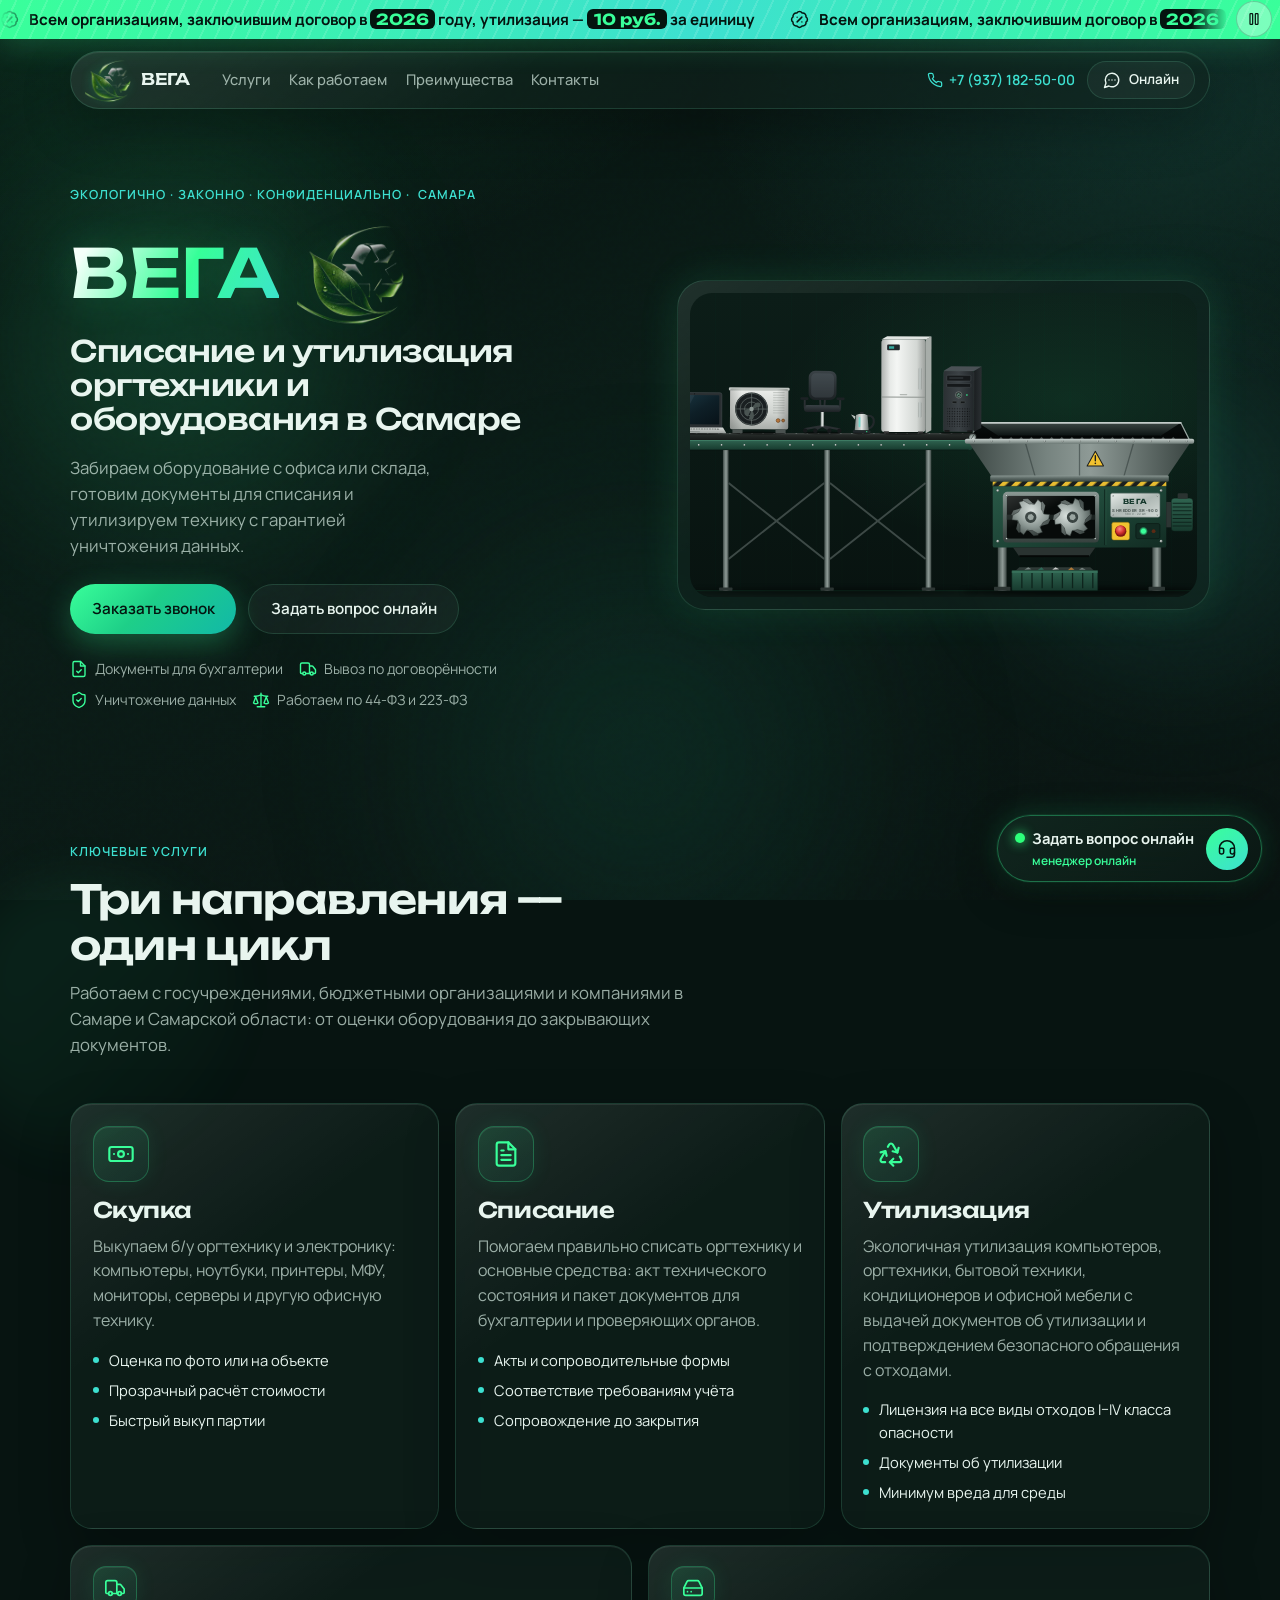
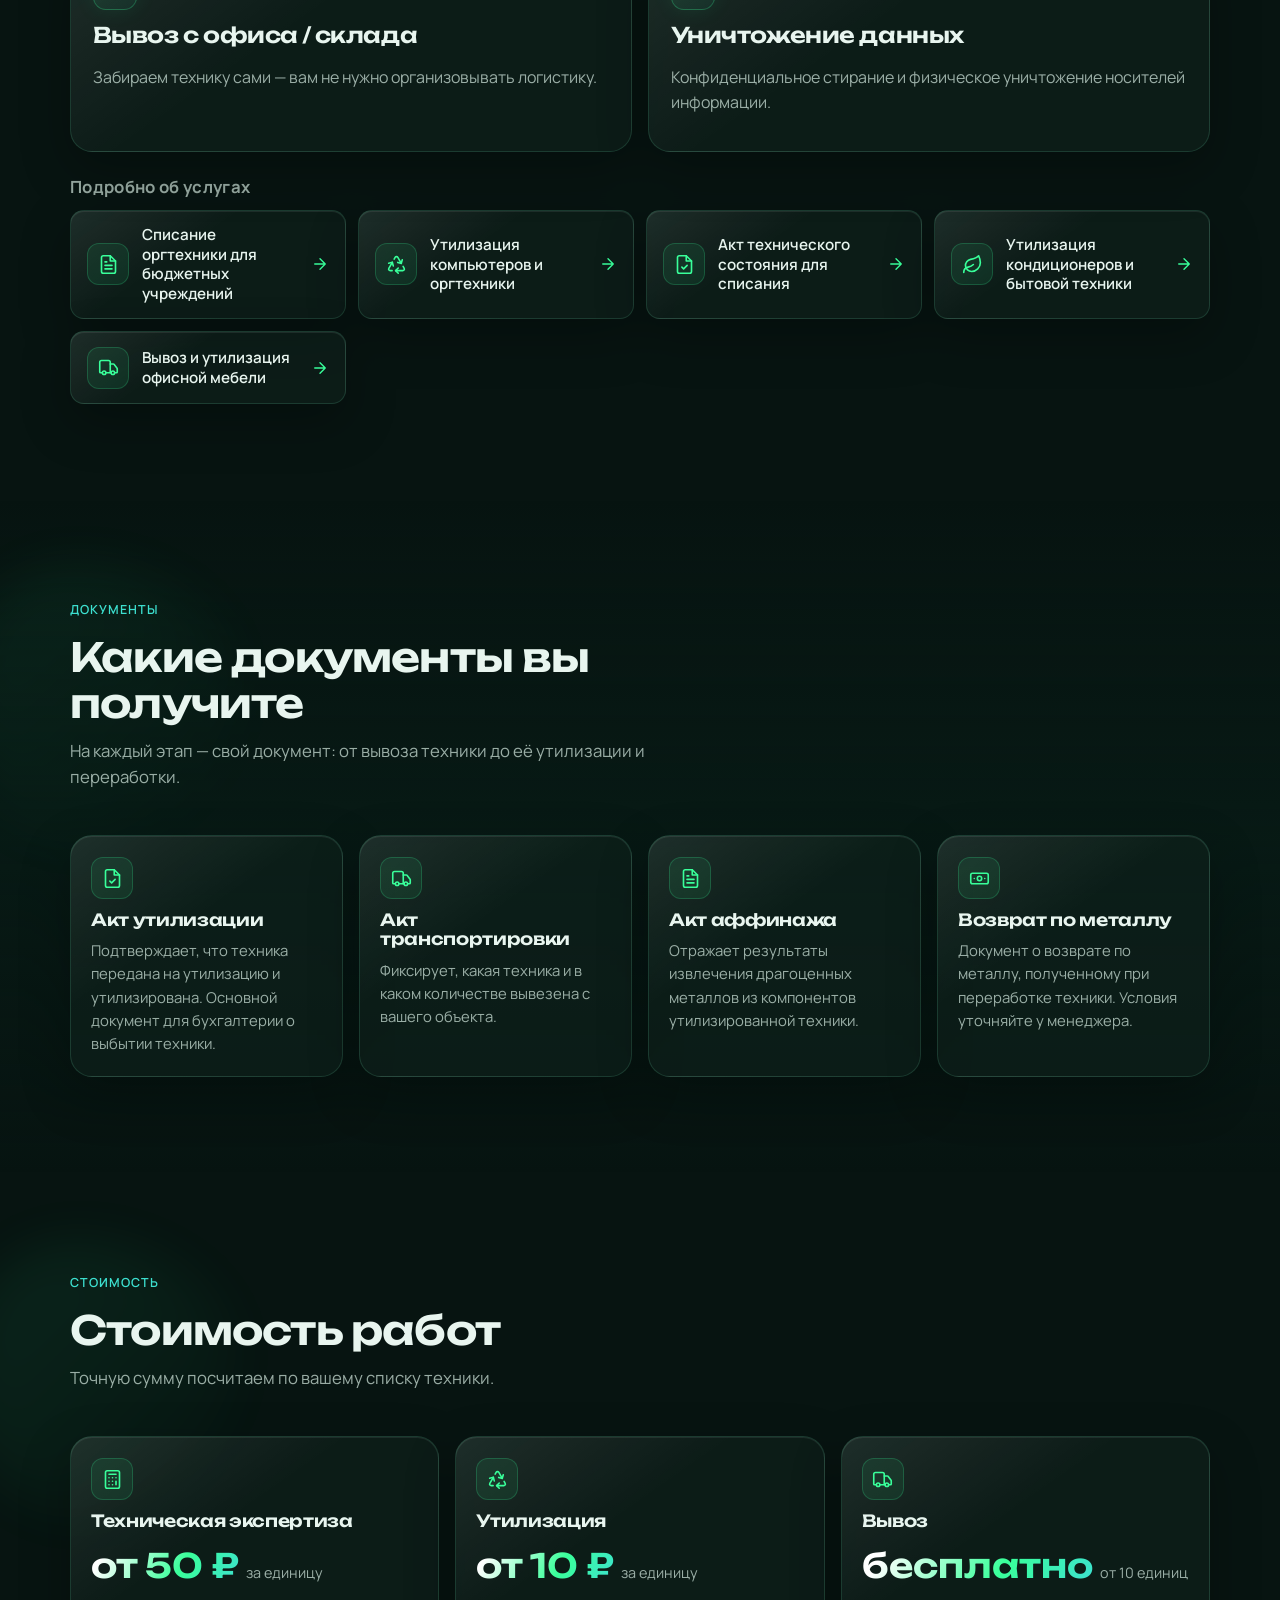
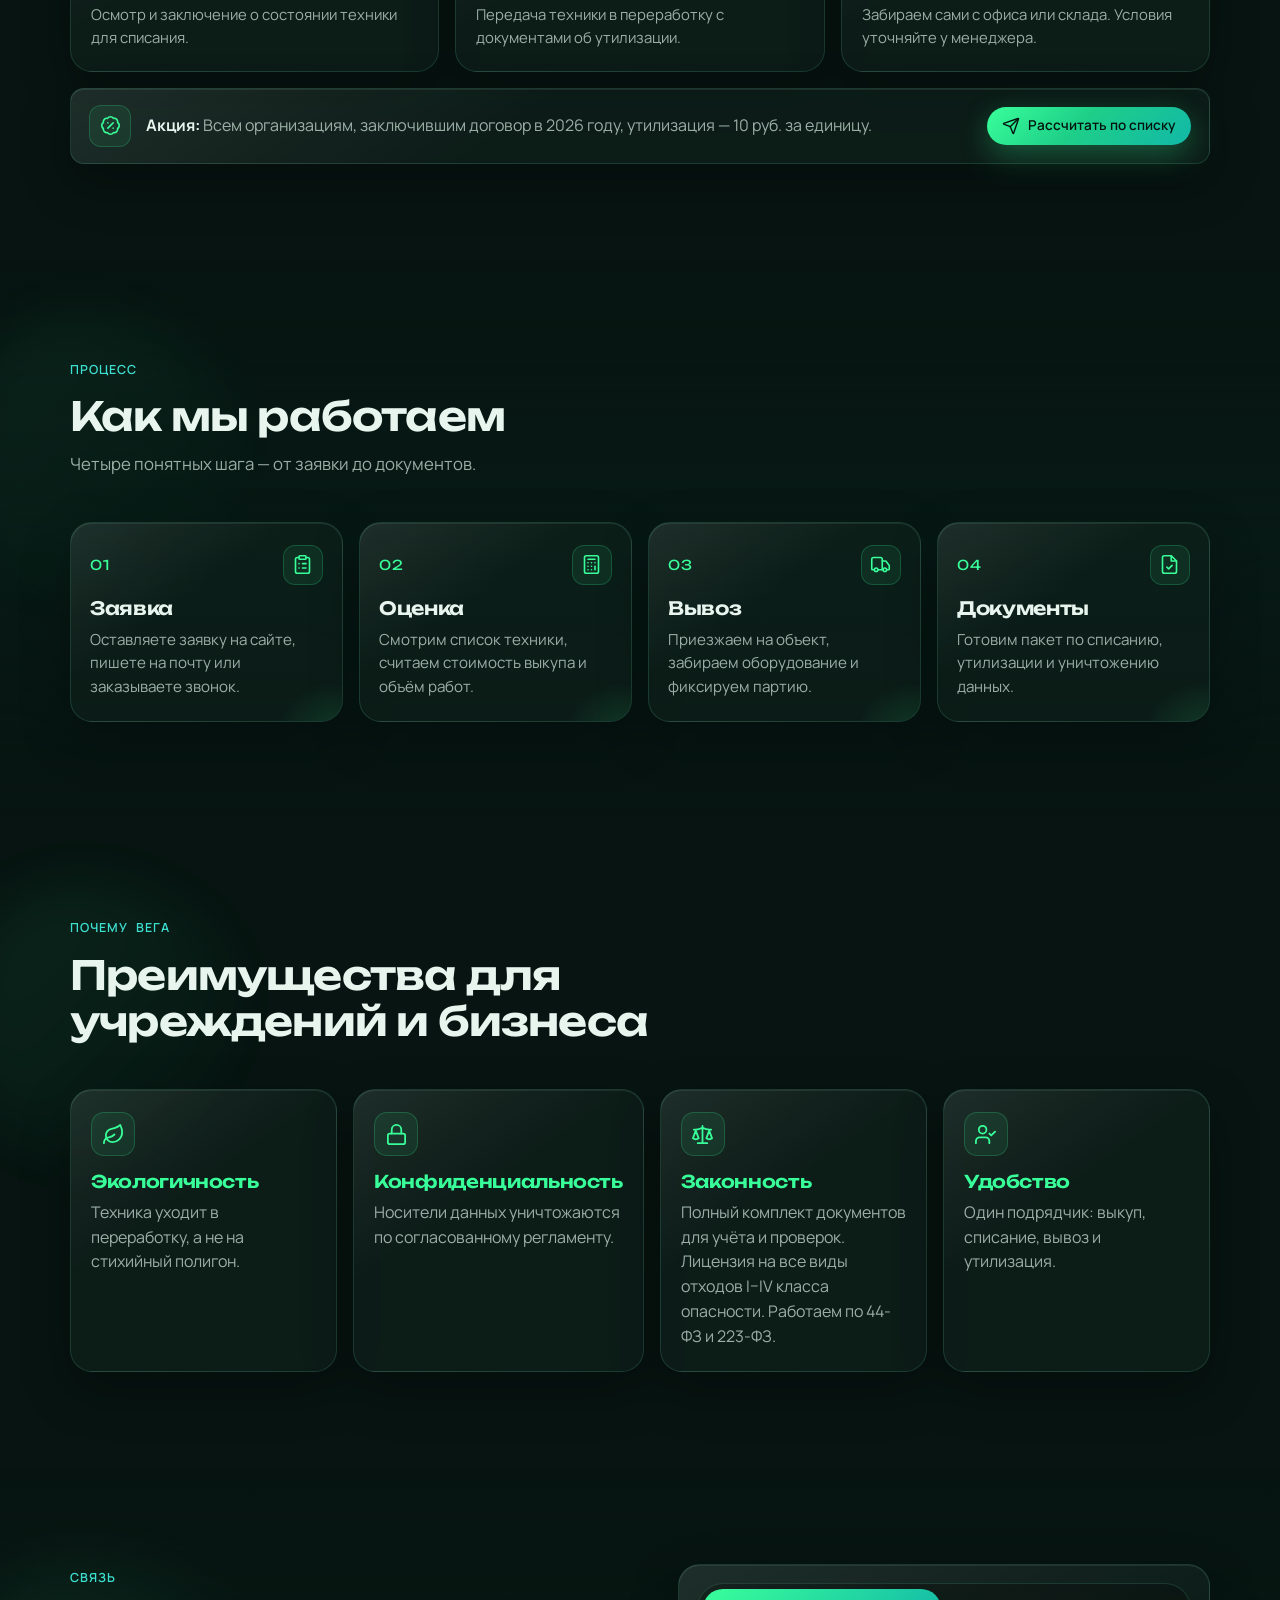
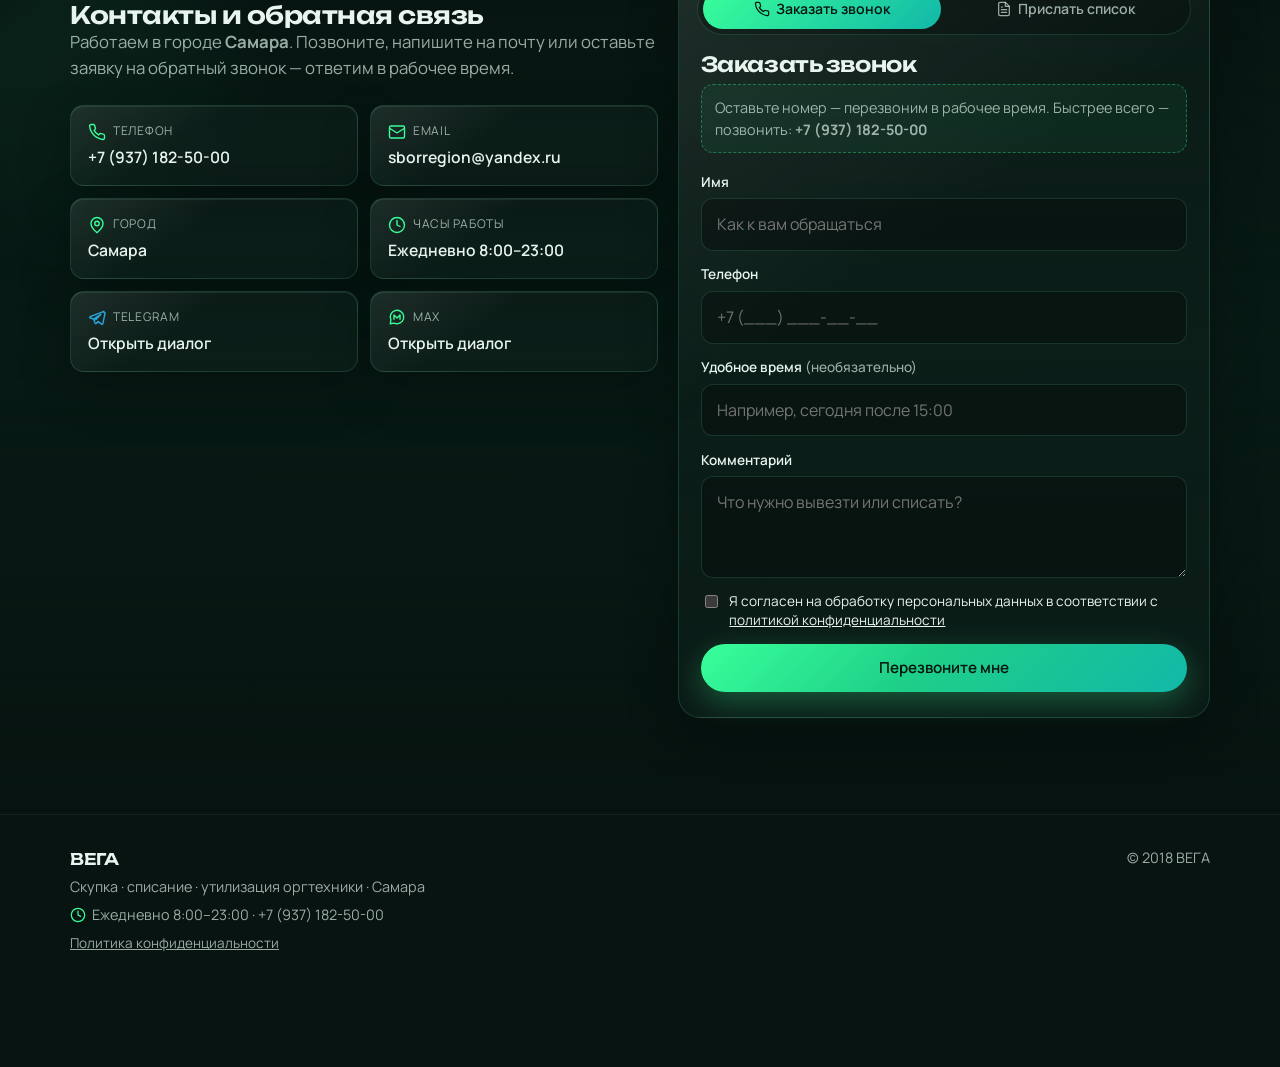
==== commit e52c72e2: "Часы работы: ежедневно 8:00–23:00 в контактах, подвале и JSON-LD (1/2)" ====
--- a/index.html
+++ b/index.html
@@ -37,7 +37,7 @@
     <meta name="yandex-verification" content="8bbc3332629ab4a6" />
     <meta name="theme-color" content="#0d2b22" />
     <meta name="format-detection" content="telephone=yes" />
-    <script type="application/ld+json">{"@context": "https://schema.org", "@graph": [{"@type": ["LocalBusiness", "Organization"], "@id": "https://sbor-region.ru/#org", "name": "ВЕГА", "url": "https://sbor-region.ru/", "logo": "https://sbor-region.ru/assets/vega-logo-lg.svg", "image": "https://sbor-region.ru/assets/vega-logo-lg.svg", "telephone": "+7 (937) 182-50-00", "email": "sborregion@yandex.ru", "address": {"@type": "PostalAddress", "addressLocality": "Самара", "addressRegion": "Самарская область", "addressCountry": "RU"}, "areaServed": [{"@type": "City", "name": "Самара"}, {"@type": "AdministrativeArea", "name": "Самарская область"}], "sameAs": ["https://t.me/Sbor163"], "contactPoint": {"@type": "ContactPoint", "telephone": "+7 (937) 182-50-00", "email": "sborregion@yandex.ru", "contactType": "customer service", "areaServed": "RU", "availableLanguage": "ru"}, "description": "Списание и утилизация оргтехники и оборудования для госучреждений, бюджетных организаций и бизнеса в Самаре: скупка, списание, вывоз, утилизация, уничтожение данных. Лицензия на все виды отходов I–IV класса опасности."}, {"@type": "WebSite", "@id": "https://sbor-region.ru/#site", "url": "https://sbor-region.ru/", "name": "ВЕГА", "inLanguage": "ru", "publisher": {"@id": "https://sbor-region.ru/#org"}}, {"@type": "Service", "name": "Скупка б/у оргтехники", "description": "Выкуп б/у компьютеров, ноутбуков, принтеров, МФУ, мониторов, серверов и другой офисной техники.", "serviceType": "Скупка б/у оргтехники", "provider": {"@id": "https://sbor-region.ru/#org"}, "areaServed": ["Самара", "Самарская область"]}, {"@type": "Service", "name": "Списание оргтехники и основных средств", "description": "Помощь в списании основных средств и подготовка пакета документов для бухгалтерии и проверяющих органов.", "serviceType": "Списание оргтехники и основных средств", "provider": {"@id": "https://sbor-region.ru/#org"}, "areaServed": ["Самара", "Самарская область"], "offers": [{"@type": "Offer", "name": "Техническая экспертиза", "priceCurrency": "RUB", "priceSpecification": {"@type": "UnitPriceSpecification", "priceCurrency": "RUB", "unitText": "единица", "minPrice": 50}, "areaServed": ["Самара", "Самарская область"], "description": "Техническая экспертиза — от 50 руб. за единицу"}]}, {"@type": "Service", "name": "Утилизация оргтехники и бытовой техники", "description": "Экологичная утилизация компьютеров, оргтехники, бытовой техники, кондиционеров и офисной мебели с документами об утилизации.", "serviceType": "Утилизация оргтехники и бытовой техники", "provider": {"@id": "https://sbor-region.ru/#org"}, "areaServed": ["Самара", "Самарская область"], "offers": [{"@type": "Offer", "name": "Утилизация", "priceCurrency": "RUB", "priceSpecification": {"@type": "UnitPriceSpecification", "priceCurrency": "RUB", "unitText": "единица", "minPrice": 10}, "areaServed": ["Самара", "Самарская область"], "description": "Утилизация — от 10 руб. за единицу"}]}, {"@type": "Service", "name": "Вывоз оргтехники с офиса или склада", "description": "Вывоз техники силами исполнителя, без организации логистики заказчиком.", "serviceType": "Вывоз оргтехники с офиса или склада", "provider": {"@id": "https://sbor-region.ru/#org"}, "areaServed": ["Самара", "Самарская область"], "offers": [{"@type": "Offer", "name": "Вывоз", "priceCurrency": "RUB", "priceSpecification": {"@type": "UnitPriceSpecification", "priceCurrency": "RUB", "unitText": "единица", "price": 0}, "areaServed": ["Самара", "Самарская область"], "eligibleQuantity": {"@type": "QuantitativeValue", "minValue": 10, "unitText": "единица"}, "description": "Вывоз — бесплатно от 10 единиц (уточняйте у менеджера)"}]}, {"@type": "Service", "name": "Уничтожение данных", "description": "Конфиденциальное стирание и физическое уничтожение носителей информации.", "serviceType": "Уничтожение данных", "provider": {"@id": "https://sbor-region.ru/#org"}, "areaServed": ["Самара", "Самарская область"]}]}</script>
+    <script type="application/ld+json">{"@context": "https://schema.org", "@graph": [{"@type": ["LocalBusiness", "Organization"], "@id": "https://sbor-region.ru/#org", "name": "ВЕГА", "url": "https://sbor-region.ru/", "logo": "https://sbor-region.ru/assets/vega-logo-lg.svg", "image": "https://sbor-region.ru/assets/vega-logo-lg.svg", "telephone": "+7 (937) 182-50-00", "email": "sborregion@yandex.ru", "address": {"@type": "PostalAddress", "addressLocality": "Самара", "addressRegion": "Самарская область", "addressCountry": "RU"}, "areaServed": [{"@type": "City", "name": "Самара"}, {"@type": "AdministrativeArea", "name": "Самарская область"}], "sameAs": ["https://t.me/Sbor163"], "openingHours": "Mo-Su 08:00-23:00", "openingHoursSpecification": [{"@type": "OpeningHoursSpecification", "dayOfWeek": ["Monday", "Tuesday", "Wednesday", "Thursday", "Friday", "Saturday", "Sunday"], "opens": "08:00", "closes": "23:00"}], "contactPoint": {"@type": "ContactPoint", "telephone": "+7 (937) 182-50-00", "email": "sborregion@yandex.ru", "contactType": "customer service", "areaServed": "RU", "availableLanguage": "ru", "hoursAvailable": {"@type": "OpeningHoursSpecification", "dayOfWeek": ["Monday", "Tuesday", "Wednesday", "Thursday", "Friday", "Saturday", "Sunday"], "opens": "08:00", "closes": "23:00"}}, "description": "Списание и утилизация оргтехники и оборудования для госучреждений, бюджетных организаций и бизнеса в Самаре: скупка, списание, вывоз, утилизация, уничтожение данных. Лицензия на все виды отходов I–IV класса опасности."}, {"@type": "WebSite", "@id": "https://sbor-region.ru/#site", "url": "https://sbor-region.ru/", "name": "ВЕГА", "inLanguage": "ru", "publisher": {"@id": "https://sbor-region.ru/#org"}}, {"@type": "Service", "name": "Скупка б/у оргтехники", "description": "Выкуп б/у компьютеров, ноутбуков, принтеров, МФУ, мониторов, серверов и другой офисной техники.", "serviceType": "Скупка б/у оргтехники", "provider": {"@id": "https://sbor-region.ru/#org"}, "areaServed": ["Самара", "Самарская область"]}, {"@type": "Service", "name": "Списание оргтехники и основных средств", "description": "Помощь в списании основных средств и подготовка пакета документов для бухгалтерии и проверяющих органов.", "serviceType": "Списание оргтехники и основных средств", "provider": {"@id": "https://sbor-region.ru/#org"}, "areaServed": ["Самара", "Самарская область"], "offers": [{"@type": "Offer", "name": "Техническая экспертиза", "priceCurrency": "RUB", "priceSpecification": {"@type": "UnitPriceSpecification", "priceCurrency": "RUB", "unitText": "единица", "minPrice": 50}, "areaServed": ["Самара", "Самарская область"], "description": "Техническая экспертиза — от 50 руб. за единицу"}]}, {"@type": "Service", "name": "Утилизация оргтехники и бытовой техники", "description": "Экологичная утилизация компьютеров, оргтехники, бытовой техники, кондиционеров и офисной мебели с документами об утилизации.", "serviceType": "Утилизация оргтехники и бытовой техники", "provider": {"@id": "https://sbor-region.ru/#org"}, "areaServed": ["Самара", "Самарская область"], "offers": [{"@type": "Offer", "name": "Утилизация", "priceCurrency": "RUB", "priceSpecification": {"@type": "UnitPriceSpecification", "priceCurrency": "RUB", "unitText": "единица", "minPrice": 10}, "areaServed": ["Самара", "Самарская область"], "description": "Утилизация — от 10 руб. за единицу"}]}, {"@type": "Service", "name": "Вывоз оргтехники с офиса или склада", "description": "Вывоз техники силами исполнителя, без организации логистики заказчиком.", "serviceType": "Вывоз оргтехники с офиса или склада", "provider": {"@id": "https://sbor-region.ru/#org"}, "areaServed": ["Самара", "Самарская область"], "offers": [{"@type": "Offer", "name": "Вывоз", "priceCurrency": "RUB", "priceSpecification": {"@type": "UnitPriceSpecification", "priceCurrency": "RUB", "unitText": "единица", "price": 0}, "areaServed": ["Самара", "Самарская область"], "eligibleQuantity": {"@type": "QuantitativeValue", "minValue": 10, "unitText": "единица"}, "description": "Вывоз — бесплатно от 10 единиц (уточняйте у менеджера)"}]}, {"@type": "Service", "name": "Уничтожение данных", "description": "Конфиденциальное стирание и физическое уничтожение носителей информации.", "serviceType": "Уничтожение данных", "provider": {"@id": "https://sbor-region.ru/#org"}, "areaServed": ["Самара", "Самарская область"]}]}</script>
     <!-- Yandex.Metrika counter -->
     <script type="text/javascript">
       window.YM_ID = 114349653;
@@ -56,11 +56,11 @@
     <noscript><link rel="stylesheet" href="https://fonts.googleapis.com/css2?family=Manrope:wght@400;500;600;700&family=Unbounded:wght@500;600;700&display=swap" /></noscript>
     <script type="module" crossorigin src="/assets/index-v20261119e.js"></script>
     <link rel="stylesheet" crossorigin href="/assets/index-BDVqrncC.css">
-    <link rel="stylesheet" href="/assets/extra-v20261119i.css">
+    <link rel="stylesheet" href="/assets/extra-v20261119j.css">
     <script type="module" src="/assets/extra-v20261119i.js"></script>
   </head>
   <body>
-    <svg xmlns="http://www.w3.org/2000/svg" width="0" height="0" style="position:absolute;width:0;height:0;overflow:hidden" aria-hidden="true" focusable="false"><symbol id="i-banknote" viewBox="0 0 24 24" fill="none" stroke="currentColor" stroke-width="1.85" stroke-linecap="round" stroke-linejoin="round"><rect x="2" y="6" width="20" height="12" rx="2"/><circle cx="12" cy="12" r="2.5"/><path d="M6 12h.01M18 12h.01"/></symbol><symbol id="i-file-check" viewBox="0 0 24 24" fill="none" stroke="currentColor" stroke-width="1.85" stroke-linecap="round" stroke-linejoin="round"><path d="M14 2H6a2 2 0 0 0-2 2v16a2 2 0 0 0 2 2h12a2 2 0 0 0 2-2V8z"/><path d="M14 2v6h6"/><path d="m9 15 2 2 4-4"/></symbol><symbol id="i-file-text" viewBox="0 0 24 24" fill="none" stroke="currentColor" stroke-width="1.85" stroke-linecap="round" stroke-linejoin="round"><path d="M14 2H6a2 2 0 0 0-2 2v16a2 2 0 0 0 2 2h12a2 2 0 0 0 2-2V8z"/><path d="M14 2v6h6"/><path d="M16 13H8M16 17H8M10 9H8"/></symbol><symbol id="i-recycle" viewBox="0 0 24 24" fill="none" stroke="currentColor" stroke-width="1.85" stroke-linecap="round" stroke-linejoin="round"><path d="M7 19H4.815a1.83 1.83 0 0 1-1.57-.881 1.785 1.785 0 0 1-.004-1.784L7.196 9.5"/><path d="M11 19h8.203a1.83 1.83 0 0 0 1.556-.89 1.784 1.784 0 0 0 0-1.775l-1.226-2.12"/><path d="m14 16-3 3 3 3"/><path d="M8.293 13.596 7.196 9.5 3.1 10.598"/><path d="m9.344 5.811 1.093-1.892A1.83 1.83 0 0 1 11.985 3a1.784 1.784 0 0 1 1.546.888l3.943 6.843"/><path d="m13.378 9.633 4.096 1.098 1.097-4.096"/></symbol><symbol id="i-truck" viewBox="0 0 24 24" fill="none" stroke="currentColor" stroke-width="1.85" stroke-linecap="round" stroke-linejoin="round"><path d="M14 18V6a2 2 0 0 0-2-2H4a2 2 0 0 0-2 2v11a1 1 0 0 0 1 1h2"/><path d="M15 18H9"/><path d="M19 18h2a1 1 0 0 0 1-1v-3.65a1 1 0 0 0-.22-.624l-3.48-4.35A1 1 0 0 0 17.52 8H14"/><circle cx="17" cy="18" r="2"/><circle cx="7" cy="18" r="2"/></symbol><symbol id="i-hard-drive" viewBox="0 0 24 24" fill="none" stroke="currentColor" stroke-width="1.85" stroke-linecap="round" stroke-linejoin="round"><path d="M22 12H2"/><path d="M5.45 5.11 2 12v6a2 2 0 0 0 2 2h16a2 2 0 0 0 2-2v-6l-3.45-6.89A2 2 0 0 0 16.76 4H7.24a2 2 0 0 0-1.79 1.11z"/><path d="M6 16h.01M10 16h.01"/></symbol><symbol id="i-shield-check" viewBox="0 0 24 24" fill="none" stroke="currentColor" stroke-width="1.85" stroke-linecap="round" stroke-linejoin="round"><path d="M20 13c0 5-3.5 7.5-7.66 8.95a1 1 0 0 1-.67-.01C7.5 20.5 4 18 4 13V6a1 1 0 0 1 1-1c2 0 4.5-1.2 6.24-2.72a1.17 1.17 0 0 1 1.52 0C14.51 3.81 17 5 19 5a1 1 0 0 1 1 1z"/><path d="m9 12 2 2 4-4"/></symbol><symbol id="i-clipboard" viewBox="0 0 24 24" fill="none" stroke="currentColor" stroke-width="1.85" stroke-linecap="round" stroke-linejoin="round"><rect x="8" y="2" width="8" height="4" rx="1"/><path d="M16 4h2a2 2 0 0 1 2 2v14a2 2 0 0 1-2 2H6a2 2 0 0 1-2-2V6a2 2 0 0 1 2-2h2"/><path d="M12 11h4M12 16h4M8 11h.01M8 16h.01"/></symbol><symbol id="i-calculator" viewBox="0 0 24 24" fill="none" stroke="currentColor" stroke-width="1.85" stroke-linecap="round" stroke-linejoin="round"><rect x="4" y="2" width="16" height="20" rx="2"/><path d="M8 6h8M16 14v4M16 10h.01M12 10h.01M8 10h.01M12 14h.01M8 14h.01M12 18h.01M8 18h.01"/></symbol><symbol id="i-leaf" viewBox="0 0 24 24" fill="none" stroke="currentColor" stroke-width="1.85" stroke-linecap="round" stroke-linejoin="round"><path d="M11 20A7 7 0 0 1 9.8 6.1C15.5 5 17 4.48 19 2c1 2 2 4.18 2 8 0 5.5-4.78 10-10 10Z"/><path d="M2 21c0-3 1.85-5.36 5.08-6C9.5 14.52 12 13 13 12"/></symbol><symbol id="i-lock" viewBox="0 0 24 24" fill="none" stroke="currentColor" stroke-width="1.85" stroke-linecap="round" stroke-linejoin="round"><rect x="3" y="11" width="18" height="11" rx="2"/><path d="M7 11V7a5 5 0 0 1 10 0v4"/></symbol><symbol id="i-scale" viewBox="0 0 24 24" fill="none" stroke="currentColor" stroke-width="1.85" stroke-linecap="round" stroke-linejoin="round"><path d="m16 16 3-8 3 8c-.87.65-1.92 1-3 1s-2.13-.35-3-1Z"/><path d="m2 16 3-8 3 8c-.87.65-1.92 1-3 1s-2.13-.35-3-1Z"/><path d="M7 21h10M12 3v18M3 7h2c2 0 5-1 7-2 2 1 5 2 7 2h2"/></symbol><symbol id="i-user-check" viewBox="0 0 24 24" fill="none" stroke="currentColor" stroke-width="1.85" stroke-linecap="round" stroke-linejoin="round"><path d="M16 21v-2a4 4 0 0 0-4-4H6a4 4 0 0 0-4 4v2"/><circle cx="9" cy="7" r="4"/><path d="m16 11 2 2 4-4"/></symbol><symbol id="i-phone" viewBox="0 0 24 24" fill="none" stroke="currentColor" stroke-width="1.85" stroke-linecap="round" stroke-linejoin="round"><path d="M22 16.92v3a2 2 0 0 1-2.18 2 19.79 19.79 0 0 1-8.63-3.07 19.5 19.5 0 0 1-6-6 19.79 19.79 0 0 1-3.07-8.67A2 2 0 0 1 4.11 2h3a2 2 0 0 1 2 1.72 12.84 12.84 0 0 0 .7 2.81 2 2 0 0 1-.45 2.11L8.09 9.91a16 16 0 0 0 6 6l1.27-1.27a2 2 0 0 1 2.11-.45 12.84 12.84 0 0 0 2.81.7A2 2 0 0 1 22 16.92z"/></symbol><symbol id="i-mail" viewBox="0 0 24 24" fill="none" stroke="currentColor" stroke-width="1.85" stroke-linecap="round" stroke-linejoin="round"><rect x="2" y="4" width="20" height="16" rx="2"/><path d="m22 7-8.97 5.7a1.94 1.94 0 0 1-2.06 0L2 7"/></symbol><symbol id="i-map-pin" viewBox="0 0 24 24" fill="none" stroke="currentColor" stroke-width="1.85" stroke-linecap="round" stroke-linejoin="round"><path d="M20 10c0 4.993-5.539 10.193-7.399 11.799a1 1 0 0 1-1.202 0C9.539 20.193 4 14.993 4 10a8 8 0 0 1 16 0"/><circle cx="12" cy="10" r="3"/></symbol><symbol id="i-telegram" viewBox="0 0 24 24" fill="none" stroke="currentColor" stroke-width="1.85" stroke-linecap="round" stroke-linejoin="round"><path d="M21.2 4.4 2.9 11.5c-.9.35-.85 1.6.06 1.88l4.6 1.4 1.75 5.4c.23.7 1.1.9 1.62.38l2.5-2.45 4.7 3.45c.62.46 1.5.12 1.66-.63l2.9-13.7c.18-.85-.66-1.55-1.47-1.23Z"/><path d="m7.6 14.8 9.6-6.3-6.9 7.3"/></symbol><symbol id="i-max" viewBox="0 0 24 24" fill="none" stroke="currentColor" stroke-width="1.85" stroke-linecap="round" stroke-linejoin="round"><path d="M12 21a9 9 0 1 0-8.1-5.1L3 21l5.1-.9A9 9 0 0 0 12 21Z"/><path d="M8 15V9.2l4 4 4-4V15"/></symbol><symbol id="i-message" viewBox="0 0 24 24" fill="none" stroke="currentColor" stroke-width="1.85" stroke-linecap="round" stroke-linejoin="round"><path d="M7.9 20A9 9 0 1 0 4 16.1L2 22Z"/><path d="M8 12h.01M12 12h.01M16 12h.01"/></symbol><symbol id="i-headset" viewBox="0 0 24 24" fill="none" stroke="currentColor" stroke-width="1.85" stroke-linecap="round" stroke-linejoin="round"><path d="M3 11h3a2 2 0 0 1 2 2v3a2 2 0 0 1-2 2H5a2 2 0 0 1-2-2v-5Zm0 0a9 9 0 1 1 18 0m0 0v5a2 2 0 0 1-2 2h-1a2 2 0 0 1-2-2v-3a2 2 0 0 1 2-2h3Z"/><path d="M21 16v2a4 4 0 0 1-4 4h-5"/></symbol><symbol id="i-x" viewBox="0 0 24 24" fill="none" stroke="currentColor" stroke-width="1.85" stroke-linecap="round" stroke-linejoin="round"><path d="M18 6 6 18M6 6l12 12"/></symbol><symbol id="i-pause" viewBox="0 0 24 24" fill="none" stroke="currentColor" stroke-width="1.85" stroke-linecap="round" stroke-linejoin="round"><rect x="6" y="4" width="4" height="16" rx="1"/><rect x="14" y="4" width="4" height="16" rx="1"/></symbol><symbol id="i-play" viewBox="0 0 24 24" fill="none" stroke="currentColor" stroke-width="1.85" stroke-linecap="round" stroke-linejoin="round"><path d="M6 4.5v15a1 1 0 0 0 1.5.86l12-7.5a1 1 0 0 0 0-1.72l-12-7.5A1 1 0 0 0 6 4.5Z"/></symbol><symbol id="i-badge-percent" viewBox="0 0 24 24" fill="none" stroke="currentColor" stroke-width="1.85" stroke-linecap="round" stroke-linejoin="round"><path d="M3.85 8.62a4 4 0 0 1 4.78-4.77 4 4 0 0 1 6.74 0 4 4 0 0 1 4.78 4.78 4 4 0 0 1 0 6.74 4 4 0 0 1-4.77 4.78 4 4 0 0 1-6.75 0 4 4 0 0 1-4.78-4.77 4 4 0 0 1 0-6.76Z"/><path d="m15 9-6 6M9 9h.01M15 15h.01"/></symbol><symbol id="i-check-circle" viewBox="0 0 24 24" fill="none" stroke="currentColor" stroke-width="1.85" stroke-linecap="round" stroke-linejoin="round"><circle cx="12" cy="12" r="10"/><path d="m8.5 12.5 2.5 2.5 5-5.5"/></symbol><symbol id="i-alert" viewBox="0 0 24 24" fill="none" stroke="currentColor" stroke-width="1.85" stroke-linecap="round" stroke-linejoin="round"><circle cx="12" cy="12" r="10"/><path d="M12 8v4.5M12 16h.01"/></symbol><symbol id="i-send" viewBox="0 0 24 24" fill="none" stroke="currentColor" stroke-width="1.85" stroke-linecap="round" stroke-linejoin="round"><path d="M14.54 21.69a.5.5 0 0 0 .94-.03l6.5-19a.5.5 0 0 0-.64-.64l-19 6.5a.5.5 0 0 0-.03.94l7.93 3.18a2 2 0 0 1 1.11 1.11z"/><path d="m21.85 2.15-10.94 10.94"/></symbol><symbol id="i-arrow-right" viewBox="0 0 24 24" fill="none" stroke="currentColor" stroke-width="1.85" stroke-linecap="round" stroke-linejoin="round"><path d="M5 12h14M12 5l7 7-7 7"/></symbol></svg>
+    <svg xmlns="http://www.w3.org/2000/svg" width="0" height="0" style="position:absolute;width:0;height:0;overflow:hidden" aria-hidden="true" focusable="false"><symbol id="i-banknote" viewBox="0 0 24 24" fill="none" stroke="currentColor" stroke-width="1.85" stroke-linecap="round" stroke-linejoin="round"><rect x="2" y="6" width="20" height="12" rx="2"/><circle cx="12" cy="12" r="2.5"/><path d="M6 12h.01M18 12h.01"/></symbol><symbol id="i-file-check" viewBox="0 0 24 24" fill="none" stroke="currentColor" stroke-width="1.85" stroke-linecap="round" stroke-linejoin="round"><path d="M14 2H6a2 2 0 0 0-2 2v16a2 2 0 0 0 2 2h12a2 2 0 0 0 2-2V8z"/><path d="M14 2v6h6"/><path d="m9 15 2 2 4-4"/></symbol><symbol id="i-file-text" viewBox="0 0 24 24" fill="none" stroke="currentColor" stroke-width="1.85" stroke-linecap="round" stroke-linejoin="round"><path d="M14 2H6a2 2 0 0 0-2 2v16a2 2 0 0 0 2 2h12a2 2 0 0 0 2-2V8z"/><path d="M14 2v6h6"/><path d="M16 13H8M16 17H8M10 9H8"/></symbol><symbol id="i-recycle" viewBox="0 0 24 24" fill="none" stroke="currentColor" stroke-width="1.85" stroke-linecap="round" stroke-linejoin="round"><path d="M7 19H4.815a1.83 1.83 0 0 1-1.57-.881 1.785 1.785 0 0 1-.004-1.784L7.196 9.5"/><path d="M11 19h8.203a1.83 1.83 0 0 0 1.556-.89 1.784 1.784 0 0 0 0-1.775l-1.226-2.12"/><path d="m14 16-3 3 3 3"/><path d="M8.293 13.596 7.196 9.5 3.1 10.598"/><path d="m9.344 5.811 1.093-1.892A1.83 1.83 0 0 1 11.985 3a1.784 1.784 0 0 1 1.546.888l3.943 6.843"/><path d="m13.378 9.633 4.096 1.098 1.097-4.096"/></symbol><symbol id="i-truck" viewBox="0 0 24 24" fill="none" stroke="currentColor" stroke-width="1.85" stroke-linecap="round" stroke-linejoin="round"><path d="M14 18V6a2 2 0 0 0-2-2H4a2 2 0 0 0-2 2v11a1 1 0 0 0 1 1h2"/><path d="M15 18H9"/><path d="M19 18h2a1 1 0 0 0 1-1v-3.65a1 1 0 0 0-.22-.624l-3.48-4.35A1 1 0 0 0 17.52 8H14"/><circle cx="17" cy="18" r="2"/><circle cx="7" cy="18" r="2"/></symbol><symbol id="i-hard-drive" viewBox="0 0 24 24" fill="none" stroke="currentColor" stroke-width="1.85" stroke-linecap="round" stroke-linejoin="round"><path d="M22 12H2"/><path d="M5.45 5.11 2 12v6a2 2 0 0 0 2 2h16a2 2 0 0 0 2-2v-6l-3.45-6.89A2 2 0 0 0 16.76 4H7.24a2 2 0 0 0-1.79 1.11z"/><path d="M6 16h.01M10 16h.01"/></symbol><symbol id="i-shield-check" viewBox="0 0 24 24" fill="none" stroke="currentColor" stroke-width="1.85" stroke-linecap="round" stroke-linejoin="round"><path d="M20 13c0 5-3.5 7.5-7.66 8.95a1 1 0 0 1-.67-.01C7.5 20.5 4 18 4 13V6a1 1 0 0 1 1-1c2 0 4.5-1.2 6.24-2.72a1.17 1.17 0 0 1 1.52 0C14.51 3.81 17 5 19 5a1 1 0 0 1 1 1z"/><path d="m9 12 2 2 4-4"/></symbol><symbol id="i-clipboard" viewBox="0 0 24 24" fill="none" stroke="currentColor" stroke-width="1.85" stroke-linecap="round" stroke-linejoin="round"><rect x="8" y="2" width="8" height="4" rx="1"/><path d="M16 4h2a2 2 0 0 1 2 2v14a2 2 0 0 1-2 2H6a2 2 0 0 1-2-2V6a2 2 0 0 1 2-2h2"/><path d="M12 11h4M12 16h4M8 11h.01M8 16h.01"/></symbol><symbol id="i-calculator" viewBox="0 0 24 24" fill="none" stroke="currentColor" stroke-width="1.85" stroke-linecap="round" stroke-linejoin="round"><rect x="4" y="2" width="16" height="20" rx="2"/><path d="M8 6h8M16 14v4M16 10h.01M12 10h.01M8 10h.01M12 14h.01M8 14h.01M12 18h.01M8 18h.01"/></symbol><symbol id="i-leaf" viewBox="0 0 24 24" fill="none" stroke="currentColor" stroke-width="1.85" stroke-linecap="round" stroke-linejoin="round"><path d="M11 20A7 7 0 0 1 9.8 6.1C15.5 5 17 4.48 19 2c1 2 2 4.18 2 8 0 5.5-4.78 10-10 10Z"/><path d="M2 21c0-3 1.85-5.36 5.08-6C9.5 14.52 12 13 13 12"/></symbol><symbol id="i-lock" viewBox="0 0 24 24" fill="none" stroke="currentColor" stroke-width="1.85" stroke-linecap="round" stroke-linejoin="round"><rect x="3" y="11" width="18" height="11" rx="2"/><path d="M7 11V7a5 5 0 0 1 10 0v4"/></symbol><symbol id="i-scale" viewBox="0 0 24 24" fill="none" stroke="currentColor" stroke-width="1.85" stroke-linecap="round" stroke-linejoin="round"><path d="m16 16 3-8 3 8c-.87.65-1.92 1-3 1s-2.13-.35-3-1Z"/><path d="m2 16 3-8 3 8c-.87.65-1.92 1-3 1s-2.13-.35-3-1Z"/><path d="M7 21h10M12 3v18M3 7h2c2 0 5-1 7-2 2 1 5 2 7 2h2"/></symbol><symbol id="i-user-check" viewBox="0 0 24 24" fill="none" stroke="currentColor" stroke-width="1.85" stroke-linecap="round" stroke-linejoin="round"><path d="M16 21v-2a4 4 0 0 0-4-4H6a4 4 0 0 0-4 4v2"/><circle cx="9" cy="7" r="4"/><path d="m16 11 2 2 4-4"/></symbol><symbol id="i-phone" viewBox="0 0 24 24" fill="none" stroke="currentColor" stroke-width="1.85" stroke-linecap="round" stroke-linejoin="round"><path d="M22 16.92v3a2 2 0 0 1-2.18 2 19.79 19.79 0 0 1-8.63-3.07 19.5 19.5 0 0 1-6-6 19.79 19.79 0 0 1-3.07-8.67A2 2 0 0 1 4.11 2h3a2 2 0 0 1 2 1.72 12.84 12.84 0 0 0 .7 2.81 2 2 0 0 1-.45 2.11L8.09 9.91a16 16 0 0 0 6 6l1.27-1.27a2 2 0 0 1 2.11-.45 12.84 12.84 0 0 0 2.81.7A2 2 0 0 1 22 16.92z"/></symbol><symbol id="i-mail" viewBox="0 0 24 24" fill="none" stroke="currentColor" stroke-width="1.85" stroke-linecap="round" stroke-linejoin="round"><rect x="2" y="4" width="20" height="16" rx="2"/><path d="m22 7-8.97 5.7a1.94 1.94 0 0 1-2.06 0L2 7"/></symbol><symbol id="i-clock" viewBox="0 0 24 24" fill="none" stroke="currentColor" stroke-width="1.85" stroke-linecap="round" stroke-linejoin="round"><circle cx="12" cy="12" r="10"/><path d="M12 6v6l4 2"/></symbol><symbol id="i-map-pin" viewBox="0 0 24 24" fill="none" stroke="currentColor" stroke-width="1.85" stroke-linecap="round" stroke-linejoin="round"><path d="M20 10c0 4.993-5.539 10.193-7.399 11.799a1 1 0 0 1-1.202 0C9.539 20.193 4 14.993 4 10a8 8 0 0 1 16 0"/><circle cx="12" cy="10" r="3"/></symbol><symbol id="i-telegram" viewBox="0 0 24 24" fill="none" stroke="currentColor" stroke-width="1.85" stroke-linecap="round" stroke-linejoin="round"><path d="M21.2 4.4 2.9 11.5c-.9.35-.85 1.6.06 1.88l4.6 1.4 1.75 5.4c.23.7 1.1.9 1.62.38l2.5-2.45 4.7 3.45c.62.46 1.5.12 1.66-.63l2.9-13.7c.18-.85-.66-1.55-1.47-1.23Z"/><path d="m7.6 14.8 9.6-6.3-6.9 7.3"/></symbol><symbol id="i-max" viewBox="0 0 24 24" fill="none" stroke="currentColor" stroke-width="1.85" stroke-linecap="round" stroke-linejoin="round"><path d="M12 21a9 9 0 1 0-8.1-5.1L3 21l5.1-.9A9 9 0 0 0 12 21Z"/><path d="M8 15V9.2l4 4 4-4V15"/></symbol><symbol id="i-message" viewBox="0 0 24 24" fill="none" stroke="currentColor" stroke-width="1.85" stroke-linecap="round" stroke-linejoin="round"><path d="M7.9 20A9 9 0 1 0 4 16.1L2 22Z"/><path d="M8 12h.01M12 12h.01M16 12h.01"/></symbol><symbol id="i-headset" viewBox="0 0 24 24" fill="none" stroke="currentColor" stroke-width="1.85" stroke-linecap="round" stroke-linejoin="round"><path d="M3 11h3a2 2 0 0 1 2 2v3a2 2 0 0 1-2 2H5a2 2 0 0 1-2-2v-5Zm0 0a9 9 0 1 1 18 0m0 0v5a2 2 0 0 1-2 2h-1a2 2 0 0 1-2-2v-3a2 2 0 0 1 2-2h3Z"/><path d="M21 16v2a4 4 0 0 1-4 4h-5"/></symbol><symbol id="i-x" viewBox="0 0 24 24" fill="none" stroke="currentColor" stroke-width="1.85" stroke-linecap="round" stroke-linejoin="round"><path d="M18 6 6 18M6 6l12 12"/></symbol><symbol id="i-pause" viewBox="0 0 24 24" fill="none" stroke="currentColor" stroke-width="1.85" stroke-linecap="round" stroke-linejoin="round"><rect x="6" y="4" width="4" height="16" rx="1"/><rect x="14" y="4" width="4" height="16" rx="1"/></symbol><symbol id="i-play" viewBox="0 0 24 24" fill="none" stroke="currentColor" stroke-width="1.85" stroke-linecap="round" stroke-linejoin="round"><path d="M6 4.5v15a1 1 0 0 0 1.5.86l12-7.5a1 1 0 0 0 0-1.72l-12-7.5A1 1 0 0 0 6 4.5Z"/></symbol><symbol id="i-badge-percent" viewBox="0 0 24 24" fill="none" stroke="currentColor" stroke-width="1.85" stroke-linecap="round" stroke-linejoin="round"><path d="M3.85 8.62a4 4 0 0 1 4.78-4.77 4 4 0 0 1 6.74 0 4 4 0 0 1 4.78 4.78 4 4 0 0 1 0 6.74 4 4 0 0 1-4.77 4.78 4 4 0 0 1-6.75 0 4 4 0 0 1-4.78-4.77 4 4 0 0 1 0-6.76Z"/><path d="m15 9-6 6M9 9h.01M15 15h.01"/></symbol><symbol id="i-check-circle" viewBox="0 0 24 24" fill="none" stroke="currentColor" stroke-width="1.85" stroke-linecap="round" stroke-linejoin="round"><circle cx="12" cy="12" r="10"/><path d="m8.5 12.5 2.5 2.5 5-5.5"/></symbol><symbol id="i-alert" viewBox="0 0 24 24" fill="none" stroke="currentColor" stroke-width="1.85" stroke-linecap="round" stroke-linejoin="round"><circle cx="12" cy="12" r="10"/><path d="M12 8v4.5M12 16h.01"/></symbol><symbol id="i-send" viewBox="0 0 24 24" fill="none" stroke="currentColor" stroke-width="1.85" stroke-linecap="round" stroke-linejoin="round"><path d="M14.54 21.69a.5.5 0 0 0 .94-.03l6.5-19a.5.5 0 0 0-.64-.64l-19 6.5a.5.5 0 0 0-.03.94l7.93 3.18a2 2 0 0 1 1.11 1.11z"/><path d="m21.85 2.15-10.94 10.94"/></symbol><symbol id="i-arrow-right" viewBox="0 0 24 24" fill="none" stroke="currentColor" stroke-width="1.85" stroke-linecap="round" stroke-linejoin="round"><path d="M5 12h14M12 5l7 7-7 7"/></symbol></svg>
     <div class="promo-ticker" role="region" aria-label="Акция">
       <p class="visually-hidden">Всем организациям, заключившим договор в 2026 году, утилизация — 10 руб. за единицу</p>
       <div class="ticker-viewport" aria-hidden="true"><div class="ticker-track"><div class="ticker-group"><span class="ticker-item"><svg class="ic" aria-hidden="true" focusable="false"><use href="#i-badge-percent"/></svg><span>Всем организациям, заключившим договор в <b>2026</b> году, утилизация — <b>10 руб.</b> за единицу</span></span><span class="ticker-item"><svg class="ic" aria-hidden="true" focusable="false"><use href="#i-badge-percent"/></svg><span>Всем организациям, заключившим договор в <b>2026</b> году, утилизация — <b>10 руб.</b> за единицу</span></span><span class="ticker-item"><svg class="ic" aria-hidden="true" focusable="false"><use href="#i-badge-percent"/></svg><span>Всем организациям, заключившим договор в <b>2026</b> году, утилизация — <b>10 руб.</b> за единицу</span></span><span class="ticker-item"><svg class="ic" aria-hidden="true" focusable="false"><use href="#i-badge-percent"/></svg><span>Всем организациям, заключившим договор в <b>2026</b> году, утилизация — <b>10 руб.</b> за единицу</span></span></div><div class="ticker-group"><span class="ticker-item"><svg class="ic" aria-hidden="true" focusable="false"><use href="#i-badge-percent"/></svg><span>Всем организациям, заключившим договор в <b>2026</b> году, утилизация — <b>10 руб.</b> за единицу</span></span><span class="ticker-item"><svg class="ic" aria-hidden="true" focusable="false"><use href="#i-badge-percent"/></svg><span>Всем организациям, заключившим договор в <b>2026</b> году, утилизация — <b>10 руб.</b> за единицу</span></span><span class="ticker-item"><svg class="ic" aria-hidden="true" focusable="false"><use href="#i-badge-percent"/></svg><span>Всем организациям, заключившим договор в <b>2026</b> году, утилизация — <b>10 руб.</b> за единицу</span></span><span class="ticker-item"><svg class="ic" aria-hidden="true" focusable="false"><use href="#i-badge-percent"/></svg><span>Всем организациям, заключившим договор в <b>2026</b> году, утилизация — <b>10 руб.</b> за единицу</span></span></div></div></div>
@@ -552,6 +552,10 @@
               <div class="glass channel-btn channel-btn--static">
                 <span class="channel-label"><svg class="ic" aria-hidden="true" focusable="false"><use href="#i-map-pin"/></svg>Город</span>
                 <span class="channel-value" data-city>Самара</span>
+              </div>
+              <div class="glass channel-btn channel-btn--static channel-btn--hours">
+                <span class="channel-label"><svg class="ic" aria-hidden="true" focusable="false"><use href="#i-clock"/></svg>Часы работы</span>
+                <span class="channel-value">Ежедневно 8:00–23:00</span>
               </div>
               <a
                 class="glass channel-btn channel-btn--tg"
@@ -655,6 +659,7 @@
         <div>
           <strong class="logo-text" data-brand>ВЕГА</strong>
           <p>Скупка · списание · утилизация оргтехники · <span data-city>Самара</span></p>
+          <p class="footer-hours"><svg class="ic" aria-hidden="true" focusable="false"><use href="#i-clock"/></svg>Ежедневно 8:00–23:00 · <a href="tel:+79371825000">+7 (937) 182-50-00</a></p>
           <!-- TODO[REPLACE]: юр. реквизиты (ИНН, ОГРН, адрес) — не выдумывать -->
           <p class="legal-line" id="legal-line" hidden></p>
           <p class="legal-line"><a href="/privacy.html" style="text-decoration:underline">Политика конфиденциальности</a></p>
--- a/assets/extra-v20261119j.css
+++ b/assets/extra-v20261119j.css
@@ -0,0 +1,185 @@
+/* ===== 2026-11-19: бегущая строка, сцена шредера, иконки ===== */
+.visually-hidden{position:absolute!important;width:1px;height:1px;margin:-1px;padding:0;overflow:hidden;clip:rect(0 0 0 0);white-space:nowrap;border:0}
+.ic{width:1.15em;height:1.15em;flex:none;display:inline-block;vertical-align:-.2em}
+/* Бегущая строка */
+.promo-ticker{position:relative;z-index:60;display:flex;align-items:center;color:#04140f;background:linear-gradient(90deg,#39ff9a,#3de0d0 55%,#39ff9a);box-shadow:0 6px 30px #39ff9a33;font-family:var(--font-body);font-weight:700;font-size:.95rem;line-height:1.3;overflow:hidden}
+.promo-ticker:before{content:"";position:absolute;inset:0;background:repeating-linear-gradient(115deg,#ffffff1f 0 2px,#0000 2px 14px);pointer-events:none}
+.ticker-viewport{flex:1;overflow:hidden;-webkit-mask-image:linear-gradient(90deg,#0000,#000 3%,#000 97%,#0000);mask-image:linear-gradient(90deg,#0000,#000 3%,#000 97%,#0000)}
+.ticker-track{display:flex;width:max-content;animation:ticker-run 48s linear infinite;will-change:transform}
+.ticker-group{display:flex;flex:none}
+.ticker-item{display:inline-flex;align-items:center;gap:.6rem;padding:.6rem 2.2rem .6rem 0;white-space:nowrap}
+.ticker-item .ic{width:1.25em;height:1.25em}
+.ticker-item b{font-family:var(--font-display);font-weight:700;background:#04140f;color:#39ff9a;border-radius:6px;padding:.05rem .4rem}
+.promo-ticker:hover .ticker-track,.promo-ticker:focus-within .ticker-track,.promo-ticker.is-paused .ticker-track{animation-play-state:paused}
+.ticker-toggle{position:relative;flex:none;display:grid;place-items:center;width:36px;height:36px;margin:0 .5rem;border-radius:50%;color:#04140f;background:#ffffff55;border:1px solid #04140f33}
+.ticker-toggle:hover{background:#ffffff88}.ticker-toggle:focus-visible{outline:2px solid #04140f;outline-offset:2px}
+.ticker-toggle .ic{width:16px;height:16px}
+@keyframes ticker-run{from{transform:translate3d(0,0,0)}to{transform:translate3d(-50%,0,0)}}
+@media (width<=720px){.promo-ticker{font-size:.84rem}.ticker-item{padding-block:.5rem}.ticker-toggle{width:32px;height:32px}}
+@media (prefers-reduced-motion:reduce){.ticker-track{animation:none!important;width:100%;justify-content:center}.ticker-group{flex:1 1 auto;min-width:0;justify-content:center}.ticker-viewport{-webkit-mask-image:none;mask-image:none}.ticker-group:not(:first-child),.ticker-item:not(:first-child){display:none}.ticker-item{white-space:normal;text-align:center;justify-content:center;padding:.55rem 1rem}.ticker-toggle{display:none}}
+/* Сцена шредера */
+.hero-stage .shred-scene{width:100%;height:auto;aspect-ratio:800/480;display:block;border-radius:var(--radius);background:radial-gradient(at 75% 35%,#39ff9a17,#0000 55%),linear-gradient(#0c1d18 0%,#081310 100%)}
+.shred-scene text{user-select:none}
+.sh-lamp{animation:sh-blink 1.6s ease-in-out infinite}
+@keyframes sh-blink{0%,100%{opacity:.35}50%{opacity:1}}
+.hero-stage{min-height:0}
+/* Иконки */
+.service-icon{width:56px;height:56px;display:grid;place-items:center;border-radius:16px;color:var(--neon);background:linear-gradient(145deg,#39ff9a1f,#3de0d00d);border:1px solid #39ff9a40;box-shadow:inset 0 1px 0 #ffffff14,0 0 22px #39ff9a14;filter:none;margin-bottom:1rem}
+.service-icon .ic{width:28px;height:28px}
+.service-icon--sm{width:44px;height:44px;border-radius:13px;margin-bottom:.35rem}.service-icon--sm .ic{width:22px;height:22px}
+.step-head{display:flex;align-items:center;justify-content:space-between;margin-bottom:.85rem}
+.step-head .step-num{margin-bottom:0}
+.step-ic{width:40px;height:40px;display:grid;place-items:center;border-radius:12px;color:var(--neon);background:#39ff9a14;border:1px solid #39ff9a33}.step-ic .ic{width:21px;height:21px}
+.benefit-ic{width:44px;height:44px;display:grid;place-items:center;border-radius:13px;color:var(--neon);background:#39ff9a14;border:1px solid #39ff9a33;margin-bottom:.9rem}.benefit-ic .ic{width:23px;height:23px}
+.hero-trust li{display:inline-flex;align-items:center;gap:.45rem;padding-left:0}
+.hero-trust li:before{display:none}
+.hero-trust li .ic{color:var(--neon);width:18px;height:18px}
+.channel-label{display:inline-flex;align-items:center;gap:.45rem}
+.channel-label .ic{width:18px;height:18px;color:var(--neon)}
+.channel-btn--tg .channel-label .ic{color:#2aa8e0}
+.header-phone{display:inline-flex;align-items:center;gap:.4rem}.header-phone .ic{width:16px;height:16px}
+.btn .ic{width:18px;height:18px}
+.chat-avatar .ic{width:20px;height:20px}
+.modal-close{display:grid;place-items:center}.modal-close .ic{width:20px;height:20px}
+.hero-stage .stage-caption{top:1.35rem;bottom:auto;left:1.35rem;right:auto}
+@media (width<=720px){.hero-stage .stage-caption{top:1rem;left:1rem}}
+/* 2026-11-19 v2: компактная плавающая кнопка на мобильных */
+.chat-dock{transition:opacity .3s var(--ease),transform .3s var(--ease)}
+@media (width<=720px){
+.chat-dock{bottom:.9rem;right:.9rem}
+.chat-fab{padding:.35rem;gap:0;border-radius:50%}
+.chat-fab-body{display:none}
+.chat-fab .chat-avatar{width:46px;height:46px}
+.chat-fab .chat-avatar .ic{width:22px;height:22px}
+.chat-online-dot,.chat-pulse{top:.3rem;left:auto;right:.3rem;width:11px;height:11px;z-index:1}
+.chat-dock.is-tucked{opacity:0;transform:translateY(16px) scale(.9);pointer-events:none;visibility:hidden}
+}
+/* 2026-11-19 v4: логотип владельца с лаковым бликом */
+.logo-mark.logo-mark--img{position:relative;width:46px;height:46px;margin:-4px 0;background:none;box-shadow:none;border-radius:0;flex:none}
+.lacq{position:relative;display:block;isolation:isolate}
+.lacq img{display:block;width:100%;height:100%;opacity:.9;filter:drop-shadow(0 0 6px #39ff9a55) saturate(1.08)}
+.lacq-gloss{position:absolute;inset:0;pointer-events:none;-webkit-mask:var(--lm) center/contain no-repeat;mask:var(--lm) center/contain no-repeat;
+ background:linear-gradient(115deg,#0000 0%,#0000 38%,#ffffffd9 46%,#bff9f0aa 50%,#3de0d099 53%,#39ff9a77 57%,#0000 66%,#0000 100%),linear-gradient(160deg,#ffffff26,#0000 45%,#3de0d01f 100%);
+ background-size:280% 100%,100% 100%;background-repeat:no-repeat;mix-blend-mode:screen;animation:lacq-sweep 5.2s cubic-bezier(.45,.05,.35,1) infinite}
+.lacq--sm{--lm:url(/assets/vega-logo-sm.svg)}
+.lacq--lg{--lm:url(/assets/vega-logo-lg-v9.svg)}
+@keyframes lacq-sweep{0%{background-position:130% 0,0 0}55%,100%{background-position:-30% 0,0 0}}
+.brand-row{display:flex;align-items:center;gap:clamp(.6rem,1.6vw,1.1rem);margin-bottom:.45rem}
+.brand-row .brand-hero{margin-bottom:0}
+.hero-logo{width:clamp(72px,8.5vw,118px);height:clamp(72px,8.5vw,118px);flex:none;opacity:.92}
+.hero-logo img{opacity:.82;filter:drop-shadow(0 0 18px #39ff9a40) drop-shadow(0 6px 16px #0008)}
+@media (prefers-reduced-motion:reduce){.lacq-gloss{animation:none!important;background-position:58% 0,0 0}}
+/* 2026-11-19 v5: заявки без почтового клиента */
+.hp-field{position:absolute!important;left:-9999px!important;width:1px;height:1px;overflow:hidden;opacity:0}
+.form-result{display:flex;flex-direction:column;align-items:flex-start;gap:.6rem;padding:1.4rem 1.2rem;border-radius:var(--radius-sm);border:1px solid #39ff9a59;background:linear-gradient(145deg,#39ff9a1a,#3de0d00d);box-shadow:0 0 30px #39ff9a1f;outline:none;animation:fr-in .5s var(--ease) both}
+.form-result h4{margin:0;font-family:var(--font-display);font-size:1.25rem;font-weight:600}
+.form-result p{color:var(--text-muted)}.form-result a{color:var(--cyan);font-weight:600;white-space:nowrap}
+.form-result-ic{width:56px;height:56px;display:grid;place-items:center;border-radius:50%;color:#04140f;background:linear-gradient(145deg,var(--neon),var(--cyan));box-shadow:0 0 24px #39ff9a66}
+.form-result-ic .ic{width:30px;height:30px}
+@keyframes fr-in{from{opacity:0;transform:translateY(10px) scale(.98)}to{opacity:1;transform:none}}
+.form-fail p{display:block;line-height:1.5}.form-fail p .ic{color:var(--danger);vertical-align:-.25em}.form-fail a{color:var(--cyan)}
+.form-fail-actions{display:flex;gap:.5rem;flex-wrap:wrap;margin-top:.6rem}
+#callback-form [aria-invalid="true"]{border-color:var(--danger)!important;box-shadow:0 0 0 3px #ff6b6b26}
+#callback-form[hidden]{display:none!important}
+
+/* v9: строка «… · САМАРА» над «ВЕГА» на планшете/телефоне — обычный поток текста, без отрыва вправо */
+@media (max-width:1023px){.eyebrow:has([data-city]){display:block;line-height:1.6}}
+
+/* v10: шапка на планшете/узком десктопе (721–1100px) — без переносов и обрезки */
+@media (min-width:721px) and (max-width:1100px){
+  .nav a{white-space:nowrap}
+  .header-inner{gap:.75rem}
+  .nav{gap:.85rem;margin-left:.35rem;min-width:0}
+  .header-actions{gap:.5rem;flex-shrink:0}
+}
+@media (min-width:721px) and (max-width:900px){
+  .nav{gap:.7rem}
+  .nav a{font-size:.85rem}
+  .header-phone{font-size:.84rem}
+  .site-header .header-actions .btn-sm[data-open-messenger]{font-size:0;gap:0;width:40px;min-height:40px;padding:0}
+  .site-header .header-actions .btn-sm[data-open-messenger] .ic{width:18px;height:18px}
+}
+
+/* ===== v11: документы, стоимость, вкладки формы, файл, страницы услуг ===== */
+.svc-links{margin-top:1.6rem}
+.svc-links-title{font-size:1.05rem;margin-bottom:.8rem;color:var(--text-muted);font-family:var(--font-body);font-weight:700;letter-spacing:.02em}
+.svc-links-grid{display:grid;grid-template-columns:repeat(auto-fill,minmax(260px,1fr));gap:.75rem}
+.svc-link{display:flex;align-items:center;gap:.8rem;padding:.9rem 1rem;border-radius:var(--radius-sm);height:100%;transition:border-color .25s var(--ease),transform .25s var(--ease)}
+.svc-link:hover,.svc-link:focus-visible{border-color:#39ff9a73;transform:translateY(-2px)}
+.svc-link-t{flex:1;font-weight:600;font-size:.95rem;line-height:1.3}
+.svc-link-arr{color:var(--neon);flex:none}.svc-link-arr .ic{width:18px;height:18px}
+.doc-ic{width:42px;height:42px;flex:none;display:grid;place-items:center;border-radius:12px;color:var(--neon);background:#39ff9a14;border:1px solid #39ff9a33}
+.doc-ic .ic{width:21px;height:21px}
+.docs-grid{display:grid;grid-template-columns:repeat(4,1fr);gap:1rem}
+.doc-card,.price-card{border-radius:var(--radius);padding:1.35rem 1.25rem;display:flex;flex-direction:column;gap:.65rem}
+.doc-card h3,.price-card h3{font-size:1.05rem}
+.doc-card p,.price-card p{color:var(--text-muted);font-size:.93rem}
+.prices-grid{display:grid;grid-template-columns:repeat(3,1fr);gap:1rem}
+.price-card p.price-val{color:var(--text);font-size:1rem}
+.price-val b{font-family:var(--font-display);font-size:clamp(1.6rem,3vw,2.1rem);font-weight:600;background:linear-gradient(120deg,#fff 10%,var(--neon) 60%,var(--cyan));-webkit-background-clip:text;background-clip:text;color:transparent}
+.price-val span{color:var(--text-muted);font-size:.9rem;margin-left:.25rem}
+.price-note{margin-top:1rem;border-radius:var(--radius-sm);padding:1rem 1.15rem;display:flex;align-items:center;gap:.9rem;flex-wrap:wrap}
+.price-note p{flex:1;min-width:220px;color:var(--text-muted)}.price-note b{color:var(--text)}
+.lead-tabs{display:flex;gap:.35rem;padding:.3rem;margin:-.35rem -.2rem 1.1rem;border-radius:999px;background:#0000003d;border:1px solid var(--glass-border)}
+.lead-tab{flex:1;display:inline-flex;align-items:center;justify-content:center;gap:.4rem;min-height:40px;padding:.45rem .7rem;border-radius:999px;font-size:.88rem;font-weight:600;color:var(--text-muted);transition:background .2s var(--ease),color .2s var(--ease)}
+.lead-tab .ic{width:16px;height:16px}
+.lead-tab.is-active{color:#04140f;background:linear-gradient(135deg,#39ff9a,#12b8a8)}
+.lead-tab:focus-visible{outline:2px solid var(--cyan);outline-offset:2px}
+.lead-panel[hidden],#file-form[hidden]{display:none!important}
+#file-form{gap:.85rem;display:grid}
+#file-form label{gap:.35rem;display:grid}
+#file-form label span{font-size:.85rem;font-weight:600}
+#file-form label em{color:var(--text-muted);font-style:normal;font-weight:500}
+#file-form input:not([type=checkbox]):not([type=file]),#file-form textarea{border:1px solid var(--glass-border);width:100%;transition:border-color .2s var(--ease),box-shadow .2s var(--ease);background:#00000047;border-radius:12px;outline:none;padding:.8rem .95rem}
+#file-form input:focus,#file-form textarea:focus{border-color:#39ff9a8c;box-shadow:0 0 0 3px #39ff9a1f}
+#file-form [aria-invalid="true"]{border-color:var(--danger)!important;box-shadow:0 0 0 3px #ff6b6b26}
+.file-drop{position:relative;display:grid!important;grid-template-columns:auto 1fr;grid-template-rows:auto auto;column-gap:.8rem;row-gap:.1rem;align-items:center;padding:.85rem .95rem;border:1px dashed #39ff9a66;border-radius:12px;background:#39ff9a0d;cursor:pointer;transition:border-color .2s var(--ease),background .2s var(--ease)}
+.file-drop:hover,.file-drop:focus-within{border-color:var(--neon);background:#39ff9a17}
+.file-drop input{position:absolute;inset:0;opacity:0;cursor:pointer;width:100%;height:100%}
+.file-drop-ic{grid-row:1/3;width:40px;height:40px;display:grid;place-items:center;border-radius:10px;color:#04140f;background:linear-gradient(135deg,#39ff9a,#12b8a8)}
+.file-drop-ic .ic{width:20px;height:20px}
+.file-drop .file-drop-t{font-weight:500!important;font-size:.9rem!important}.file-drop-t b{color:var(--neon)}
+.file-drop .file-drop-n{font-weight:500!important;font-size:.8rem!important;color:var(--text-muted);overflow:hidden;text-overflow:ellipsis;white-space:nowrap}
+#file-form.has-file .file-drop{border-style:solid;border-color:#39ff9a99}
+#file-form.has-file .file-drop-n{color:var(--cyan)}
+.file-drop[aria-invalid="true"],.file-drop:has(input[aria-invalid="true"]){border-color:var(--danger)}
+/* страницы услуг */
+.svc-hero{padding-top:clamp(1.2rem,3vw,2rem)}
+.crumbs ol{display:flex;flex-wrap:wrap;gap:.35rem;font-size:.85rem;color:var(--text-muted);margin-bottom:1.4rem}
+.crumbs li+li:before{content:"/";margin-right:.35rem;opacity:.5}
+.crumbs a{color:var(--cyan)}.crumbs a:hover{text-decoration:underline}
+.svc-hero-grid{display:grid;grid-template-columns:1.35fr .9fr;gap:clamp(1.2rem,3vw,2.5rem);align-items:start}
+.svc-title{font-size:clamp(1.7rem,3.6vw,2.7rem);line-height:1.15;background:linear-gradient(120deg,#fff 20%,var(--neon) 75%,var(--cyan));-webkit-background-clip:text;background-clip:text;color:transparent;max-width:22ch}
+.svc-lead{max-width:60ch}
+.svc-hero .hero-cta .btn .ic{width:18px;height:18px}
+.svc-aside{border-radius:var(--radius);padding:1.4rem 1.3rem;display:flex;flex-direction:column;gap:.9rem}
+.svc-aside-ic{width:56px;height:56px;display:grid;place-items:center;border-radius:16px;color:#04140f;background:linear-gradient(145deg,var(--neon),var(--cyan));box-shadow:0 0 26px #39ff9a55}
+.svc-aside-ic .ic{width:28px;height:28px}
+.svc-aside-t{font-size:1.15rem}
+.svc-points{display:grid;gap:.6rem}
+.svc-points li{display:flex;gap:.55rem;align-items:flex-start;color:var(--text-muted);font-size:.95rem;line-height:1.4}
+.svc-points .ic{color:var(--neon);width:18px;height:18px;margin-top:.1rem;flex:none}
+.svc-body{padding-top:clamp(1.5rem,4vw,3rem)}
+.prose{max-width:820px;font-size:1.02rem;line-height:1.7}
+.prose h2{font-size:clamp(1.3rem,2.4vw,1.7rem);margin:2.2rem 0 .8rem}
+.prose h2:first-child{margin-top:0}
+.prose p{color:var(--text-muted);margin:.7rem 0}
+.prose a{color:var(--cyan);text-decoration:underline;text-underline-offset:3px}
+.prose ul{margin:.7rem 0;display:grid;gap:.45rem}
+.prose ul li{position:relative;padding-left:1.4rem;color:var(--text-muted)}
+.prose ul li:before{content:"";position:absolute;left:.2rem;top:.68em;width:7px;height:7px;border-radius:50%;background:var(--neon);box-shadow:0 0 8px #39ff9a88}
+.prose ol.svc-steps{counter-reset:st;display:grid;gap:.7rem;margin:.9rem 0}
+.prose ol.svc-steps li{counter-increment:st;position:relative;padding:.9rem 1rem .9rem 3.4rem;border-radius:var(--radius-sm);border:1px solid var(--glass-border);background:#ffffff06;color:var(--text-muted)}
+.prose ol.svc-steps li:before{content:counter(st,decimal-leading-zero);position:absolute;left:1rem;top:.85rem;font-family:var(--font-display);font-weight:600;color:var(--neon)}
+.prose ol.svc-steps b,.prose ul b{color:var(--text)}
+.prose details{border:1px solid var(--glass-border);border-radius:var(--radius-sm);background:#ffffff06;margin:.55rem 0;padding:0 1rem}
+.prose summary{cursor:pointer;padding:.85rem 0;font-weight:600;color:var(--text);list-style:none;position:relative;padding-right:1.6rem}
+.prose summary::-webkit-details-marker{display:none}
+.prose summary:after{content:"+";position:absolute;right:0;top:.7rem;color:var(--neon);font-size:1.2rem}
+.prose details[open] summary:after{content:"–"}
+.prose details p{margin:0 0 .9rem}
+@media (max-width:1023px){.docs-grid{grid-template-columns:repeat(2,1fr)}}
+@media (max-width:900px){.svc-hero-grid{grid-template-columns:1fr}.prices-grid{grid-template-columns:1fr}}
+@media (max-width:560px){.docs-grid{grid-template-columns:1fr}.lead-tab{font-size:.82rem;padding:.45rem .5rem}.svc-hero .hero-cta .btn{flex:1 1 100%}}
+/* v13 hours */
+.footer-hours{display:flex;align-items:center;flex-wrap:wrap;white-space:pre-wrap;margin-top:.35rem;color:var(--text-muted)}.footer-hours .ic{width:16px;height:16px;color:var(--neon);margin-right:.4rem}.footer-hours a{color:inherit;text-decoration:none}.footer-hours a:hover{color:var(--text)}
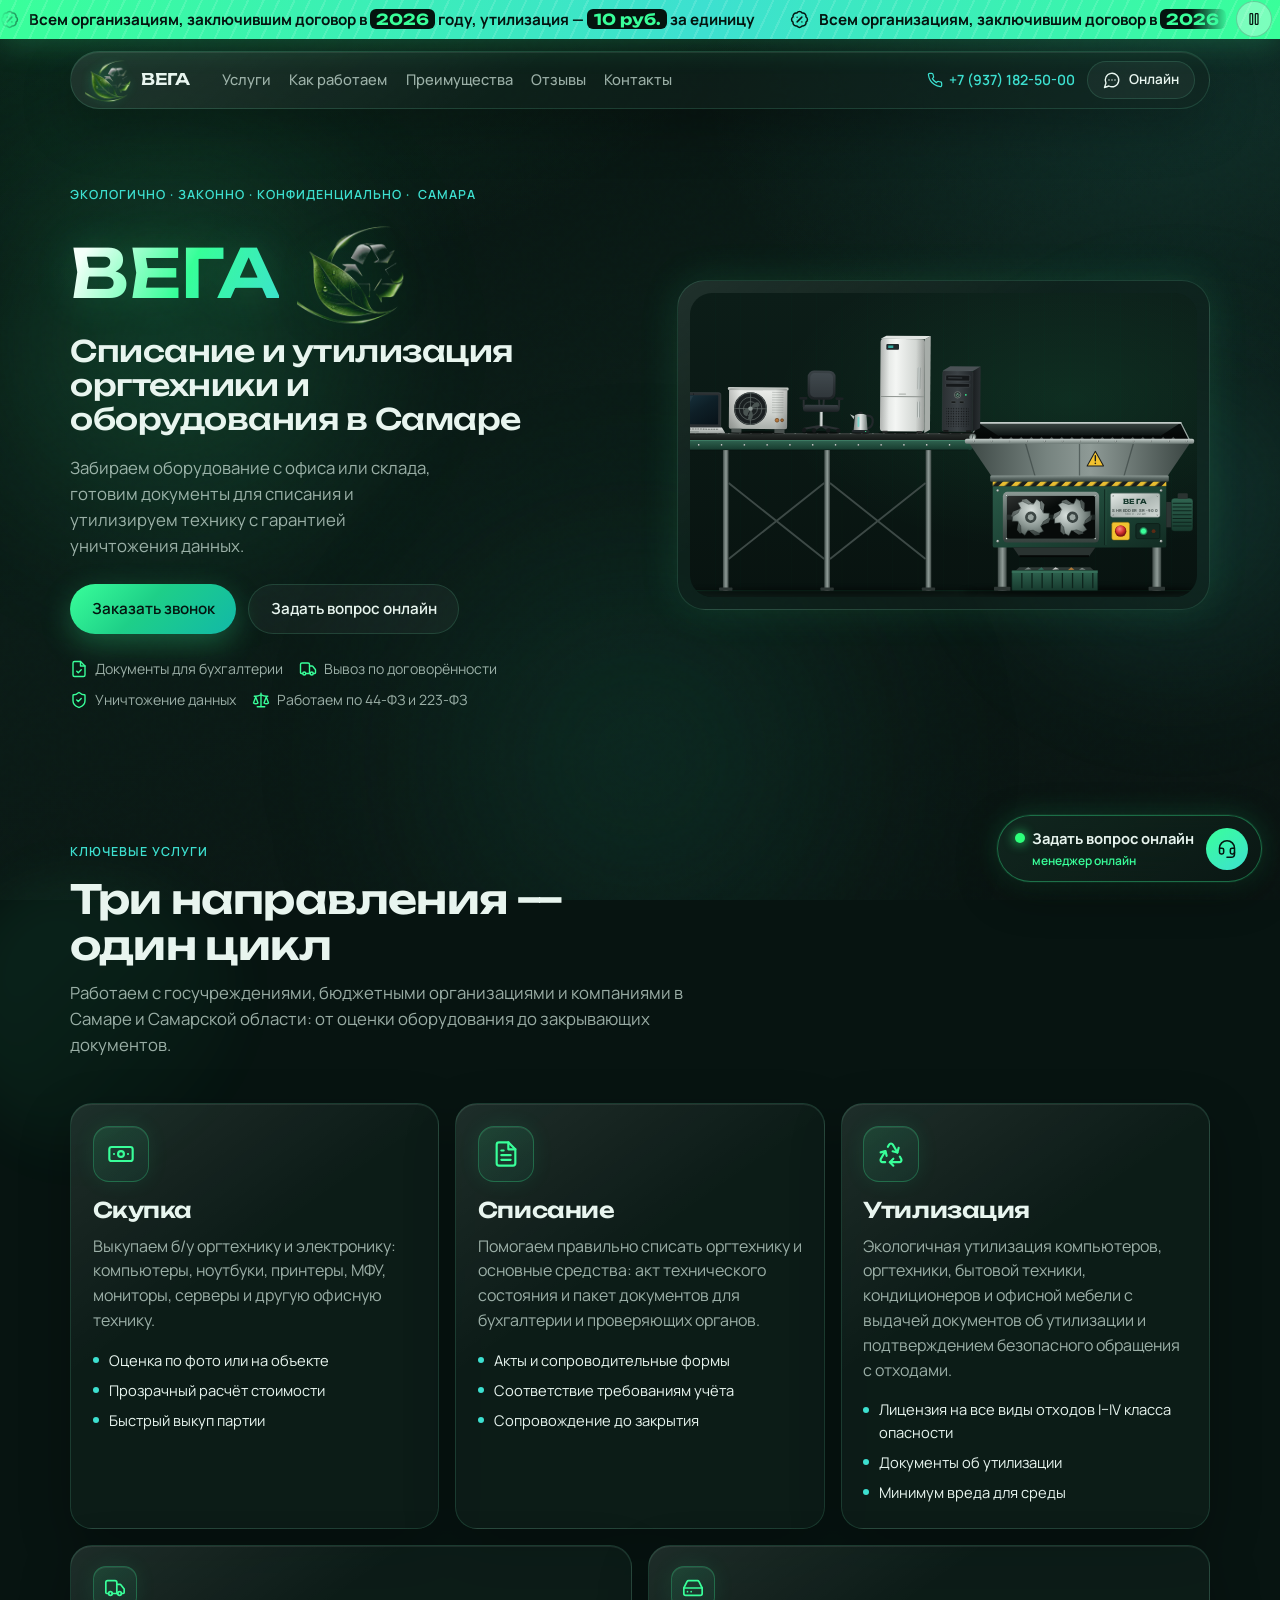
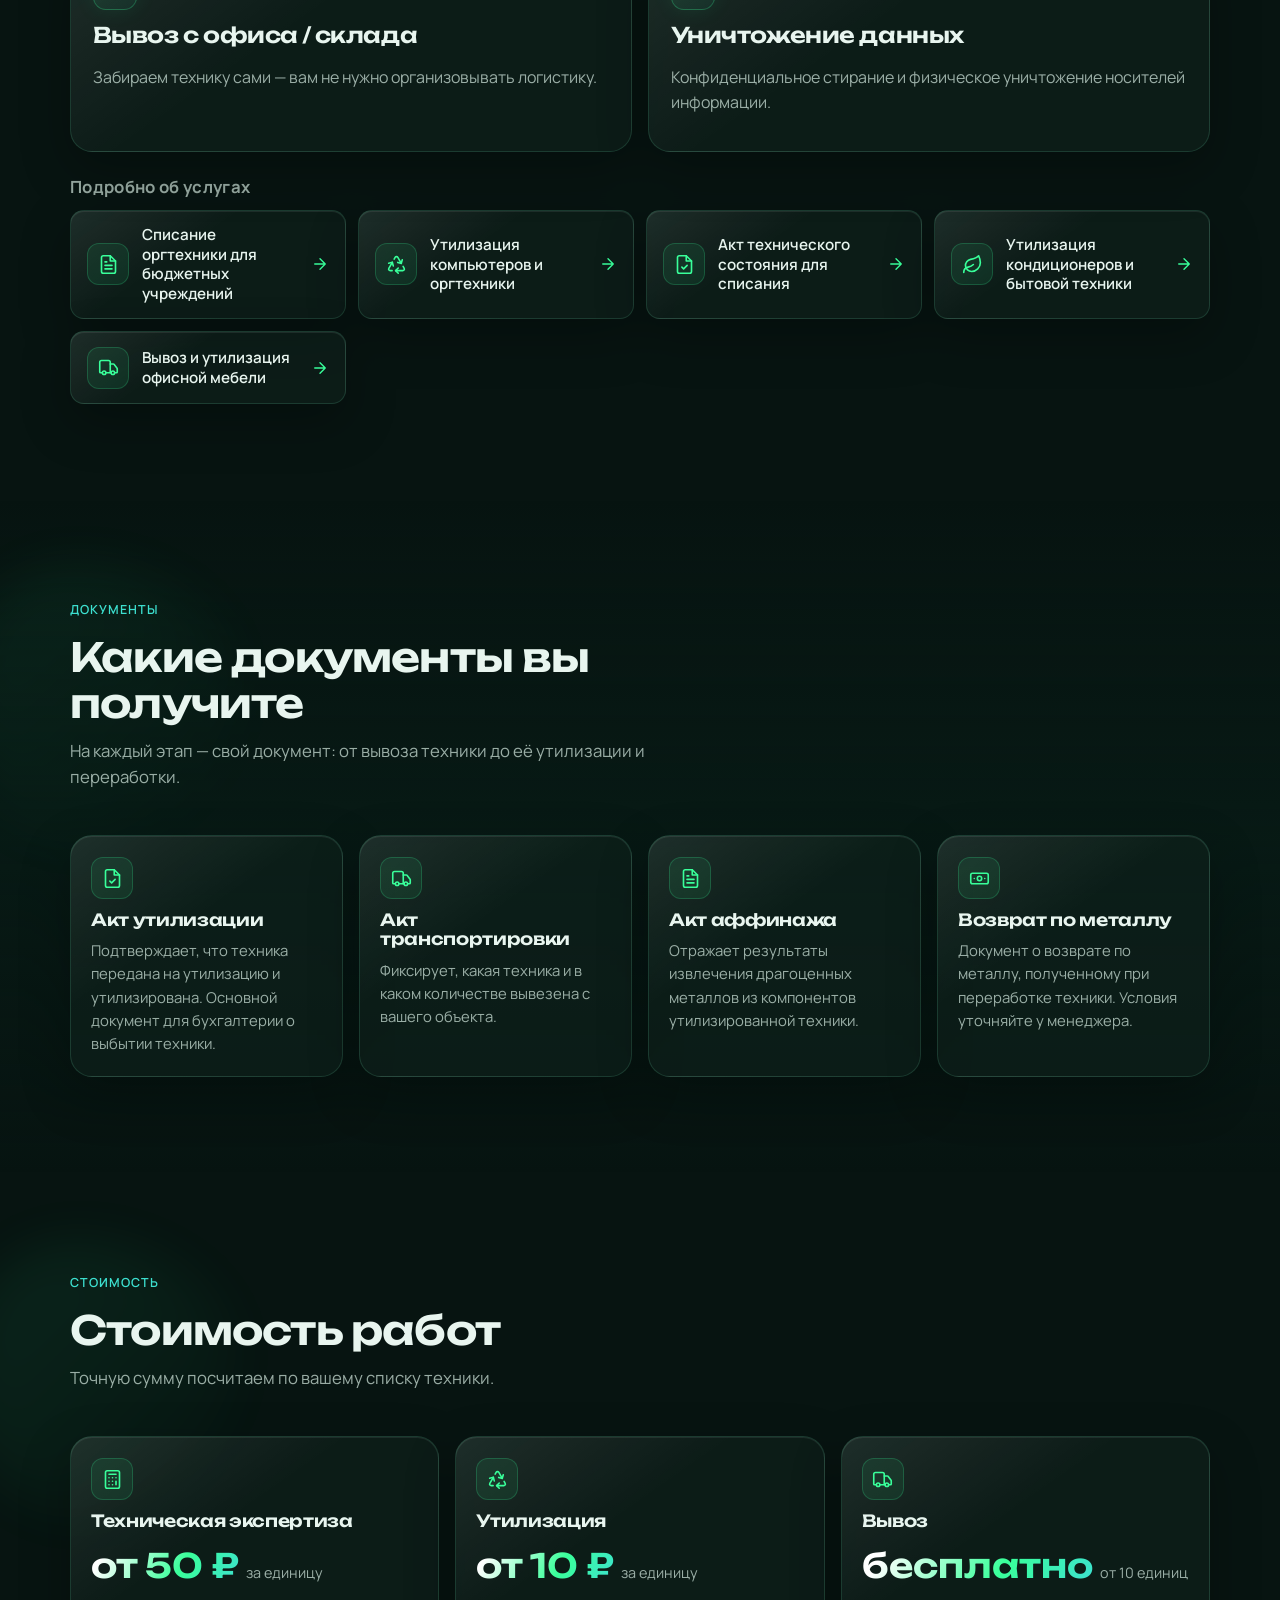
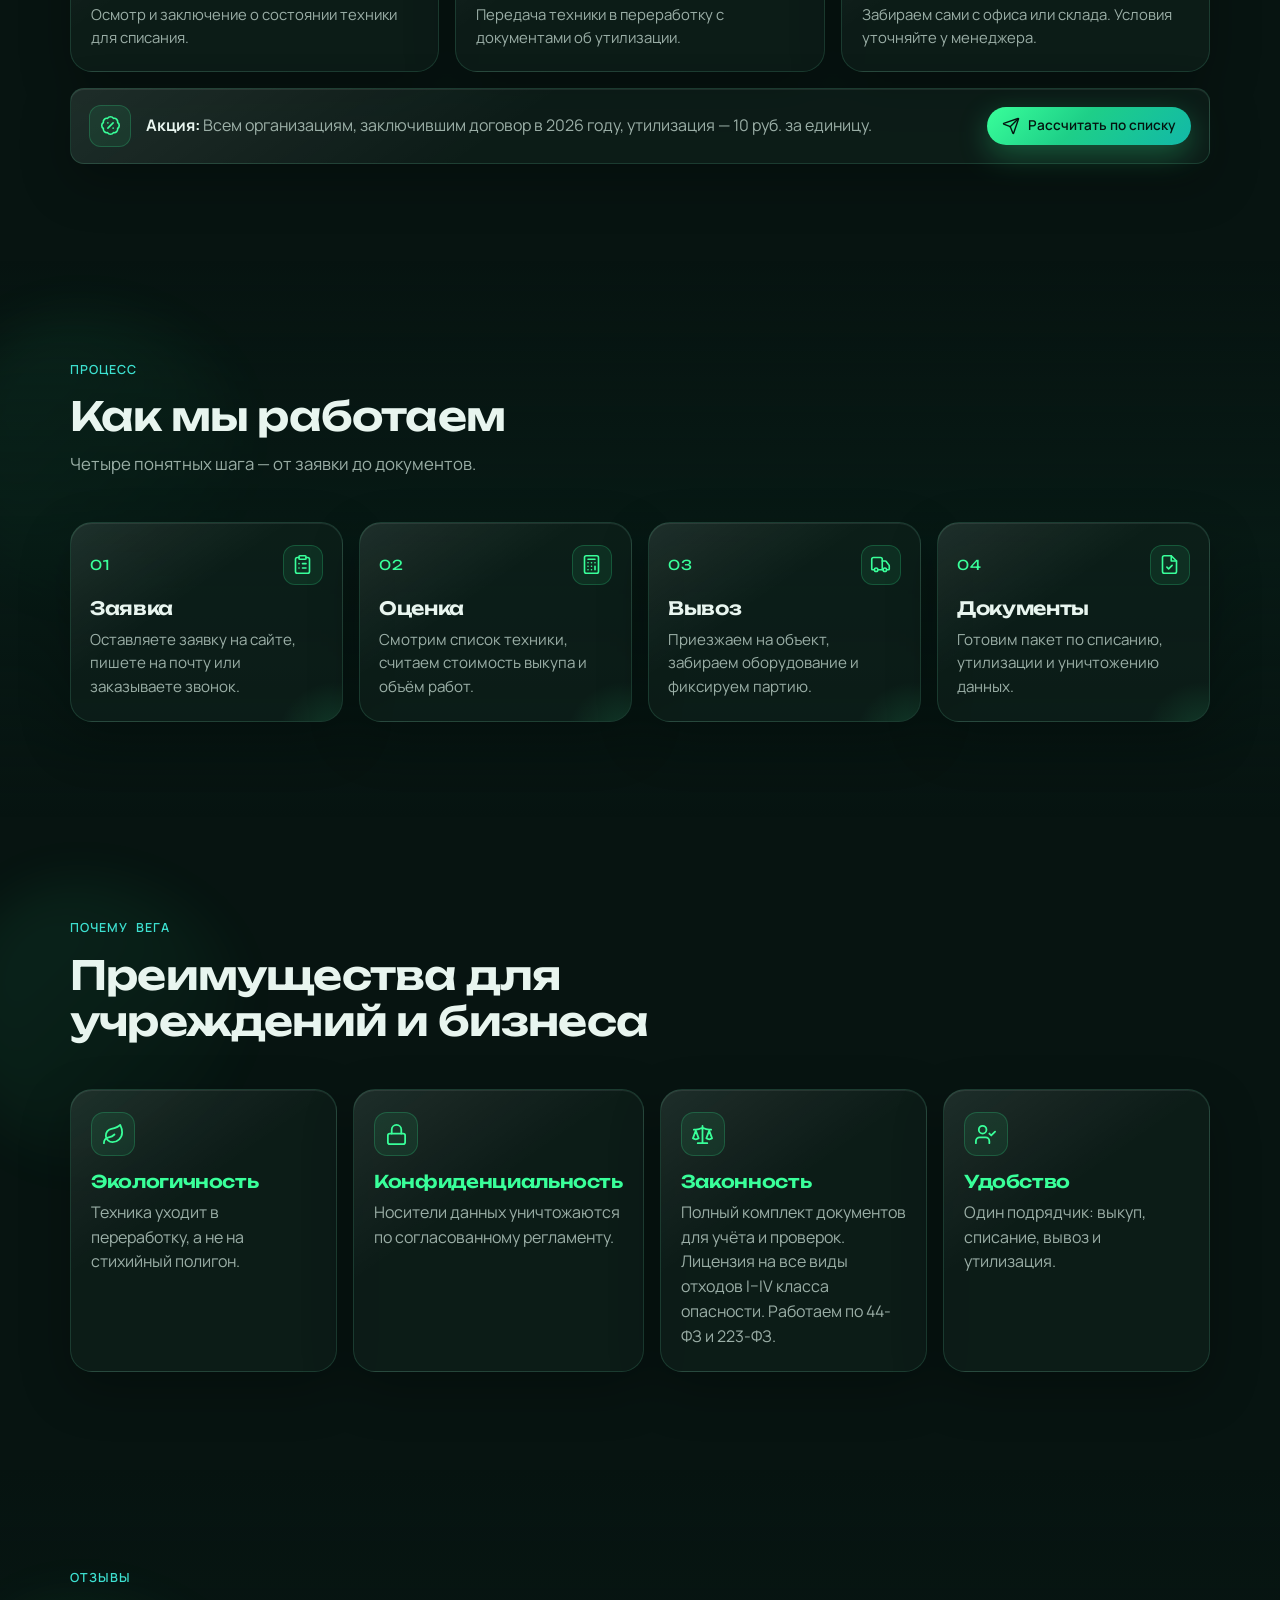
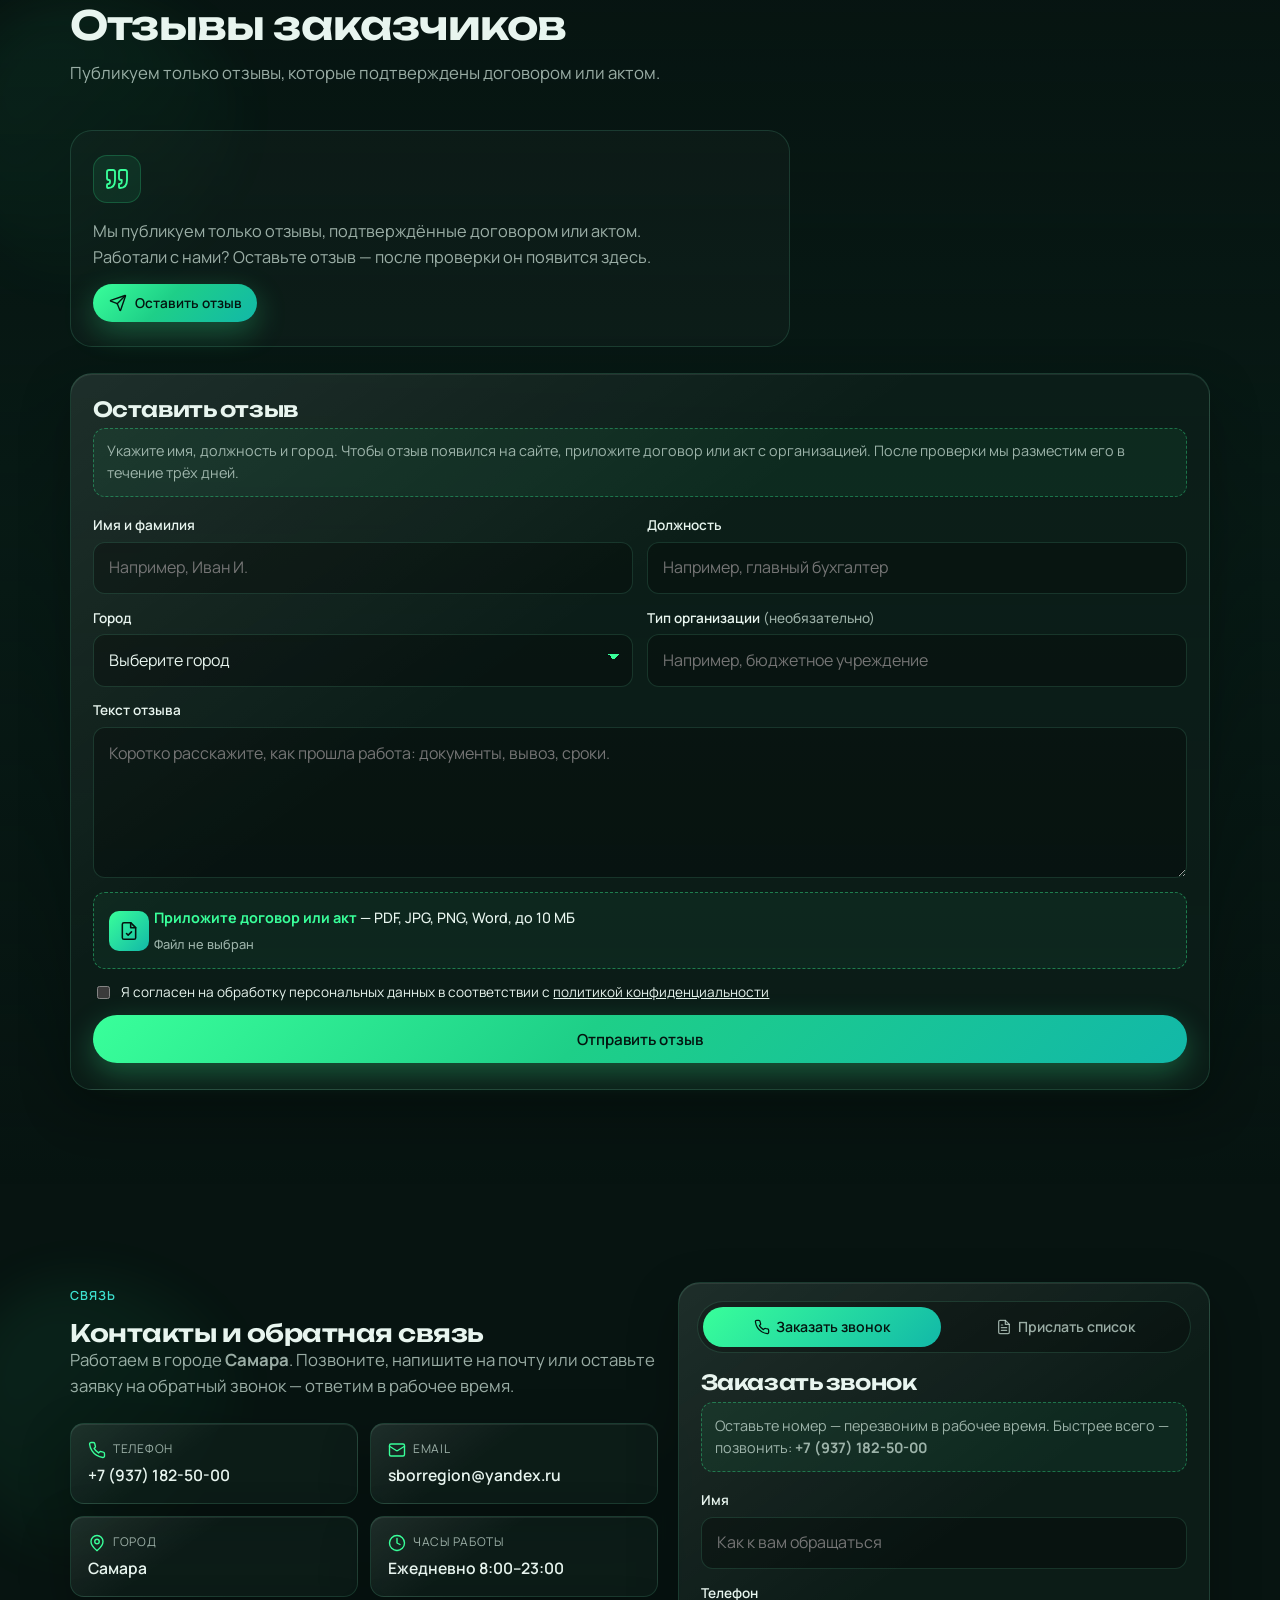
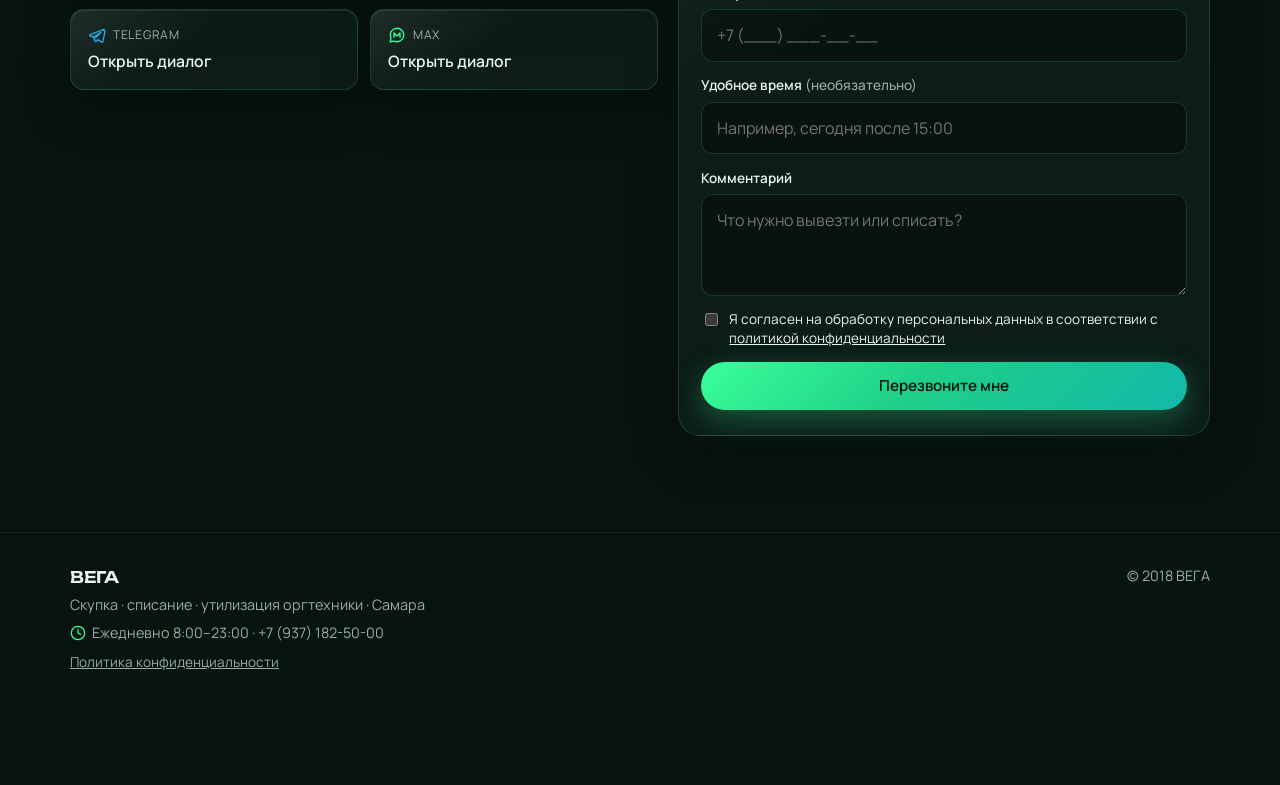
==== commit 33dd90ef: "Отзывы заказчиков: секция и форма на главной (1/3)" ====
--- a/index.html
+++ b/index.html
@@ -56,11 +56,11 @@
     <noscript><link rel="stylesheet" href="https://fonts.googleapis.com/css2?family=Manrope:wght@400;500;600;700&family=Unbounded:wght@500;600;700&display=swap" /></noscript>
     <script type="module" crossorigin src="/assets/index-v20261119e.js"></script>
     <link rel="stylesheet" crossorigin href="/assets/index-BDVqrncC.css">
-    <link rel="stylesheet" href="/assets/extra-v20261119j.css">
-    <script type="module" src="/assets/extra-v20261119i.js"></script>
+    <link rel="stylesheet" href="/assets/extra-v20261121a.css">
+    <script type="module" src="/assets/extra-v20261121a.js"></script>
   </head>
   <body>
-    <svg xmlns="http://www.w3.org/2000/svg" width="0" height="0" style="position:absolute;width:0;height:0;overflow:hidden" aria-hidden="true" focusable="false"><symbol id="i-banknote" viewBox="0 0 24 24" fill="none" stroke="currentColor" stroke-width="1.85" stroke-linecap="round" stroke-linejoin="round"><rect x="2" y="6" width="20" height="12" rx="2"/><circle cx="12" cy="12" r="2.5"/><path d="M6 12h.01M18 12h.01"/></symbol><symbol id="i-file-check" viewBox="0 0 24 24" fill="none" stroke="currentColor" stroke-width="1.85" stroke-linecap="round" stroke-linejoin="round"><path d="M14 2H6a2 2 0 0 0-2 2v16a2 2 0 0 0 2 2h12a2 2 0 0 0 2-2V8z"/><path d="M14 2v6h6"/><path d="m9 15 2 2 4-4"/></symbol><symbol id="i-file-text" viewBox="0 0 24 24" fill="none" stroke="currentColor" stroke-width="1.85" stroke-linecap="round" stroke-linejoin="round"><path d="M14 2H6a2 2 0 0 0-2 2v16a2 2 0 0 0 2 2h12a2 2 0 0 0 2-2V8z"/><path d="M14 2v6h6"/><path d="M16 13H8M16 17H8M10 9H8"/></symbol><symbol id="i-recycle" viewBox="0 0 24 24" fill="none" stroke="currentColor" stroke-width="1.85" stroke-linecap="round" stroke-linejoin="round"><path d="M7 19H4.815a1.83 1.83 0 0 1-1.57-.881 1.785 1.785 0 0 1-.004-1.784L7.196 9.5"/><path d="M11 19h8.203a1.83 1.83 0 0 0 1.556-.89 1.784 1.784 0 0 0 0-1.775l-1.226-2.12"/><path d="m14 16-3 3 3 3"/><path d="M8.293 13.596 7.196 9.5 3.1 10.598"/><path d="m9.344 5.811 1.093-1.892A1.83 1.83 0 0 1 11.985 3a1.784 1.784 0 0 1 1.546.888l3.943 6.843"/><path d="m13.378 9.633 4.096 1.098 1.097-4.096"/></symbol><symbol id="i-truck" viewBox="0 0 24 24" fill="none" stroke="currentColor" stroke-width="1.85" stroke-linecap="round" stroke-linejoin="round"><path d="M14 18V6a2 2 0 0 0-2-2H4a2 2 0 0 0-2 2v11a1 1 0 0 0 1 1h2"/><path d="M15 18H9"/><path d="M19 18h2a1 1 0 0 0 1-1v-3.65a1 1 0 0 0-.22-.624l-3.48-4.35A1 1 0 0 0 17.52 8H14"/><circle cx="17" cy="18" r="2"/><circle cx="7" cy="18" r="2"/></symbol><symbol id="i-hard-drive" viewBox="0 0 24 24" fill="none" stroke="currentColor" stroke-width="1.85" stroke-linecap="round" stroke-linejoin="round"><path d="M22 12H2"/><path d="M5.45 5.11 2 12v6a2 2 0 0 0 2 2h16a2 2 0 0 0 2-2v-6l-3.45-6.89A2 2 0 0 0 16.76 4H7.24a2 2 0 0 0-1.79 1.11z"/><path d="M6 16h.01M10 16h.01"/></symbol><symbol id="i-shield-check" viewBox="0 0 24 24" fill="none" stroke="currentColor" stroke-width="1.85" stroke-linecap="round" stroke-linejoin="round"><path d="M20 13c0 5-3.5 7.5-7.66 8.95a1 1 0 0 1-.67-.01C7.5 20.5 4 18 4 13V6a1 1 0 0 1 1-1c2 0 4.5-1.2 6.24-2.72a1.17 1.17 0 0 1 1.52 0C14.51 3.81 17 5 19 5a1 1 0 0 1 1 1z"/><path d="m9 12 2 2 4-4"/></symbol><symbol id="i-clipboard" viewBox="0 0 24 24" fill="none" stroke="currentColor" stroke-width="1.85" stroke-linecap="round" stroke-linejoin="round"><rect x="8" y="2" width="8" height="4" rx="1"/><path d="M16 4h2a2 2 0 0 1 2 2v14a2 2 0 0 1-2 2H6a2 2 0 0 1-2-2V6a2 2 0 0 1 2-2h2"/><path d="M12 11h4M12 16h4M8 11h.01M8 16h.01"/></symbol><symbol id="i-calculator" viewBox="0 0 24 24" fill="none" stroke="currentColor" stroke-width="1.85" stroke-linecap="round" stroke-linejoin="round"><rect x="4" y="2" width="16" height="20" rx="2"/><path d="M8 6h8M16 14v4M16 10h.01M12 10h.01M8 10h.01M12 14h.01M8 14h.01M12 18h.01M8 18h.01"/></symbol><symbol id="i-leaf" viewBox="0 0 24 24" fill="none" stroke="currentColor" stroke-width="1.85" stroke-linecap="round" stroke-linejoin="round"><path d="M11 20A7 7 0 0 1 9.8 6.1C15.5 5 17 4.48 19 2c1 2 2 4.18 2 8 0 5.5-4.78 10-10 10Z"/><path d="M2 21c0-3 1.85-5.36 5.08-6C9.5 14.52 12 13 13 12"/></symbol><symbol id="i-lock" viewBox="0 0 24 24" fill="none" stroke="currentColor" stroke-width="1.85" stroke-linecap="round" stroke-linejoin="round"><rect x="3" y="11" width="18" height="11" rx="2"/><path d="M7 11V7a5 5 0 0 1 10 0v4"/></symbol><symbol id="i-scale" viewBox="0 0 24 24" fill="none" stroke="currentColor" stroke-width="1.85" stroke-linecap="round" stroke-linejoin="round"><path d="m16 16 3-8 3 8c-.87.65-1.92 1-3 1s-2.13-.35-3-1Z"/><path d="m2 16 3-8 3 8c-.87.65-1.92 1-3 1s-2.13-.35-3-1Z"/><path d="M7 21h10M12 3v18M3 7h2c2 0 5-1 7-2 2 1 5 2 7 2h2"/></symbol><symbol id="i-user-check" viewBox="0 0 24 24" fill="none" stroke="currentColor" stroke-width="1.85" stroke-linecap="round" stroke-linejoin="round"><path d="M16 21v-2a4 4 0 0 0-4-4H6a4 4 0 0 0-4 4v2"/><circle cx="9" cy="7" r="4"/><path d="m16 11 2 2 4-4"/></symbol><symbol id="i-phone" viewBox="0 0 24 24" fill="none" stroke="currentColor" stroke-width="1.85" stroke-linecap="round" stroke-linejoin="round"><path d="M22 16.92v3a2 2 0 0 1-2.18 2 19.79 19.79 0 0 1-8.63-3.07 19.5 19.5 0 0 1-6-6 19.79 19.79 0 0 1-3.07-8.67A2 2 0 0 1 4.11 2h3a2 2 0 0 1 2 1.72 12.84 12.84 0 0 0 .7 2.81 2 2 0 0 1-.45 2.11L8.09 9.91a16 16 0 0 0 6 6l1.27-1.27a2 2 0 0 1 2.11-.45 12.84 12.84 0 0 0 2.81.7A2 2 0 0 1 22 16.92z"/></symbol><symbol id="i-mail" viewBox="0 0 24 24" fill="none" stroke="currentColor" stroke-width="1.85" stroke-linecap="round" stroke-linejoin="round"><rect x="2" y="4" width="20" height="16" rx="2"/><path d="m22 7-8.97 5.7a1.94 1.94 0 0 1-2.06 0L2 7"/></symbol><symbol id="i-clock" viewBox="0 0 24 24" fill="none" stroke="currentColor" stroke-width="1.85" stroke-linecap="round" stroke-linejoin="round"><circle cx="12" cy="12" r="10"/><path d="M12 6v6l4 2"/></symbol><symbol id="i-map-pin" viewBox="0 0 24 24" fill="none" stroke="currentColor" stroke-width="1.85" stroke-linecap="round" stroke-linejoin="round"><path d="M20 10c0 4.993-5.539 10.193-7.399 11.799a1 1 0 0 1-1.202 0C9.539 20.193 4 14.993 4 10a8 8 0 0 1 16 0"/><circle cx="12" cy="10" r="3"/></symbol><symbol id="i-telegram" viewBox="0 0 24 24" fill="none" stroke="currentColor" stroke-width="1.85" stroke-linecap="round" stroke-linejoin="round"><path d="M21.2 4.4 2.9 11.5c-.9.35-.85 1.6.06 1.88l4.6 1.4 1.75 5.4c.23.7 1.1.9 1.62.38l2.5-2.45 4.7 3.45c.62.46 1.5.12 1.66-.63l2.9-13.7c.18-.85-.66-1.55-1.47-1.23Z"/><path d="m7.6 14.8 9.6-6.3-6.9 7.3"/></symbol><symbol id="i-max" viewBox="0 0 24 24" fill="none" stroke="currentColor" stroke-width="1.85" stroke-linecap="round" stroke-linejoin="round"><path d="M12 21a9 9 0 1 0-8.1-5.1L3 21l5.1-.9A9 9 0 0 0 12 21Z"/><path d="M8 15V9.2l4 4 4-4V15"/></symbol><symbol id="i-message" viewBox="0 0 24 24" fill="none" stroke="currentColor" stroke-width="1.85" stroke-linecap="round" stroke-linejoin="round"><path d="M7.9 20A9 9 0 1 0 4 16.1L2 22Z"/><path d="M8 12h.01M12 12h.01M16 12h.01"/></symbol><symbol id="i-headset" viewBox="0 0 24 24" fill="none" stroke="currentColor" stroke-width="1.85" stroke-linecap="round" stroke-linejoin="round"><path d="M3 11h3a2 2 0 0 1 2 2v3a2 2 0 0 1-2 2H5a2 2 0 0 1-2-2v-5Zm0 0a9 9 0 1 1 18 0m0 0v5a2 2 0 0 1-2 2h-1a2 2 0 0 1-2-2v-3a2 2 0 0 1 2-2h3Z"/><path d="M21 16v2a4 4 0 0 1-4 4h-5"/></symbol><symbol id="i-x" viewBox="0 0 24 24" fill="none" stroke="currentColor" stroke-width="1.85" stroke-linecap="round" stroke-linejoin="round"><path d="M18 6 6 18M6 6l12 12"/></symbol><symbol id="i-pause" viewBox="0 0 24 24" fill="none" stroke="currentColor" stroke-width="1.85" stroke-linecap="round" stroke-linejoin="round"><rect x="6" y="4" width="4" height="16" rx="1"/><rect x="14" y="4" width="4" height="16" rx="1"/></symbol><symbol id="i-play" viewBox="0 0 24 24" fill="none" stroke="currentColor" stroke-width="1.85" stroke-linecap="round" stroke-linejoin="round"><path d="M6 4.5v15a1 1 0 0 0 1.5.86l12-7.5a1 1 0 0 0 0-1.72l-12-7.5A1 1 0 0 0 6 4.5Z"/></symbol><symbol id="i-badge-percent" viewBox="0 0 24 24" fill="none" stroke="currentColor" stroke-width="1.85" stroke-linecap="round" stroke-linejoin="round"><path d="M3.85 8.62a4 4 0 0 1 4.78-4.77 4 4 0 0 1 6.74 0 4 4 0 0 1 4.78 4.78 4 4 0 0 1 0 6.74 4 4 0 0 1-4.77 4.78 4 4 0 0 1-6.75 0 4 4 0 0 1-4.78-4.77 4 4 0 0 1 0-6.76Z"/><path d="m15 9-6 6M9 9h.01M15 15h.01"/></symbol><symbol id="i-check-circle" viewBox="0 0 24 24" fill="none" stroke="currentColor" stroke-width="1.85" stroke-linecap="round" stroke-linejoin="round"><circle cx="12" cy="12" r="10"/><path d="m8.5 12.5 2.5 2.5 5-5.5"/></symbol><symbol id="i-alert" viewBox="0 0 24 24" fill="none" stroke="currentColor" stroke-width="1.85" stroke-linecap="round" stroke-linejoin="round"><circle cx="12" cy="12" r="10"/><path d="M12 8v4.5M12 16h.01"/></symbol><symbol id="i-send" viewBox="0 0 24 24" fill="none" stroke="currentColor" stroke-width="1.85" stroke-linecap="round" stroke-linejoin="round"><path d="M14.54 21.69a.5.5 0 0 0 .94-.03l6.5-19a.5.5 0 0 0-.64-.64l-19 6.5a.5.5 0 0 0-.03.94l7.93 3.18a2 2 0 0 1 1.11 1.11z"/><path d="m21.85 2.15-10.94 10.94"/></symbol><symbol id="i-arrow-right" viewBox="0 0 24 24" fill="none" stroke="currentColor" stroke-width="1.85" stroke-linecap="round" stroke-linejoin="round"><path d="M5 12h14M12 5l7 7-7 7"/></symbol></svg>
+    <svg xmlns="http://www.w3.org/2000/svg" width="0" height="0" style="position:absolute;width:0;height:0;overflow:hidden" aria-hidden="true" focusable="false"><symbol id="i-banknote" viewBox="0 0 24 24" fill="none" stroke="currentColor" stroke-width="1.85" stroke-linecap="round" stroke-linejoin="round"><rect x="2" y="6" width="20" height="12" rx="2"/><circle cx="12" cy="12" r="2.5"/><path d="M6 12h.01M18 12h.01"/></symbol><symbol id="i-file-check" viewBox="0 0 24 24" fill="none" stroke="currentColor" stroke-width="1.85" stroke-linecap="round" stroke-linejoin="round"><path d="M14 2H6a2 2 0 0 0-2 2v16a2 2 0 0 0 2 2h12a2 2 0 0 0 2-2V8z"/><path d="M14 2v6h6"/><path d="m9 15 2 2 4-4"/></symbol><symbol id="i-file-text" viewBox="0 0 24 24" fill="none" stroke="currentColor" stroke-width="1.85" stroke-linecap="round" stroke-linejoin="round"><path d="M14 2H6a2 2 0 0 0-2 2v16a2 2 0 0 0 2 2h12a2 2 0 0 0 2-2V8z"/><path d="M14 2v6h6"/><path d="M16 13H8M16 17H8M10 9H8"/></symbol><symbol id="i-recycle" viewBox="0 0 24 24" fill="none" stroke="currentColor" stroke-width="1.85" stroke-linecap="round" stroke-linejoin="round"><path d="M7 19H4.815a1.83 1.83 0 0 1-1.57-.881 1.785 1.785 0 0 1-.004-1.784L7.196 9.5"/><path d="M11 19h8.203a1.83 1.83 0 0 0 1.556-.89 1.784 1.784 0 0 0 0-1.775l-1.226-2.12"/><path d="m14 16-3 3 3 3"/><path d="M8.293 13.596 7.196 9.5 3.1 10.598"/><path d="m9.344 5.811 1.093-1.892A1.83 1.83 0 0 1 11.985 3a1.784 1.784 0 0 1 1.546.888l3.943 6.843"/><path d="m13.378 9.633 4.096 1.098 1.097-4.096"/></symbol><symbol id="i-truck" viewBox="0 0 24 24" fill="none" stroke="currentColor" stroke-width="1.85" stroke-linecap="round" stroke-linejoin="round"><path d="M14 18V6a2 2 0 0 0-2-2H4a2 2 0 0 0-2 2v11a1 1 0 0 0 1 1h2"/><path d="M15 18H9"/><path d="M19 18h2a1 1 0 0 0 1-1v-3.65a1 1 0 0 0-.22-.624l-3.48-4.35A1 1 0 0 0 17.52 8H14"/><circle cx="17" cy="18" r="2"/><circle cx="7" cy="18" r="2"/></symbol><symbol id="i-hard-drive" viewBox="0 0 24 24" fill="none" stroke="currentColor" stroke-width="1.85" stroke-linecap="round" stroke-linejoin="round"><path d="M22 12H2"/><path d="M5.45 5.11 2 12v6a2 2 0 0 0 2 2h16a2 2 0 0 0 2-2v-6l-3.45-6.89A2 2 0 0 0 16.76 4H7.24a2 2 0 0 0-1.79 1.11z"/><path d="M6 16h.01M10 16h.01"/></symbol><symbol id="i-shield-check" viewBox="0 0 24 24" fill="none" stroke="currentColor" stroke-width="1.85" stroke-linecap="round" stroke-linejoin="round"><path d="M20 13c0 5-3.5 7.5-7.66 8.95a1 1 0 0 1-.67-.01C7.5 20.5 4 18 4 13V6a1 1 0 0 1 1-1c2 0 4.5-1.2 6.24-2.72a1.17 1.17 0 0 1 1.52 0C14.51 3.81 17 5 19 5a1 1 0 0 1 1 1z"/><path d="m9 12 2 2 4-4"/></symbol><symbol id="i-clipboard" viewBox="0 0 24 24" fill="none" stroke="currentColor" stroke-width="1.85" stroke-linecap="round" stroke-linejoin="round"><rect x="8" y="2" width="8" height="4" rx="1"/><path d="M16 4h2a2 2 0 0 1 2 2v14a2 2 0 0 1-2 2H6a2 2 0 0 1-2-2V6a2 2 0 0 1 2-2h2"/><path d="M12 11h4M12 16h4M8 11h.01M8 16h.01"/></symbol><symbol id="i-calculator" viewBox="0 0 24 24" fill="none" stroke="currentColor" stroke-width="1.85" stroke-linecap="round" stroke-linejoin="round"><rect x="4" y="2" width="16" height="20" rx="2"/><path d="M8 6h8M16 14v4M16 10h.01M12 10h.01M8 10h.01M12 14h.01M8 14h.01M12 18h.01M8 18h.01"/></symbol><symbol id="i-leaf" viewBox="0 0 24 24" fill="none" stroke="currentColor" stroke-width="1.85" stroke-linecap="round" stroke-linejoin="round"><path d="M11 20A7 7 0 0 1 9.8 6.1C15.5 5 17 4.48 19 2c1 2 2 4.18 2 8 0 5.5-4.78 10-10 10Z"/><path d="M2 21c0-3 1.85-5.36 5.08-6C9.5 14.52 12 13 13 12"/></symbol><symbol id="i-lock" viewBox="0 0 24 24" fill="none" stroke="currentColor" stroke-width="1.85" stroke-linecap="round" stroke-linejoin="round"><rect x="3" y="11" width="18" height="11" rx="2"/><path d="M7 11V7a5 5 0 0 1 10 0v4"/></symbol><symbol id="i-scale" viewBox="0 0 24 24" fill="none" stroke="currentColor" stroke-width="1.85" stroke-linecap="round" stroke-linejoin="round"><path d="m16 16 3-8 3 8c-.87.65-1.92 1-3 1s-2.13-.35-3-1Z"/><path d="m2 16 3-8 3 8c-.87.65-1.92 1-3 1s-2.13-.35-3-1Z"/><path d="M7 21h10M12 3v18M3 7h2c2 0 5-1 7-2 2 1 5 2 7 2h2"/></symbol><symbol id="i-user-check" viewBox="0 0 24 24" fill="none" stroke="currentColor" stroke-width="1.85" stroke-linecap="round" stroke-linejoin="round"><path d="M16 21v-2a4 4 0 0 0-4-4H6a4 4 0 0 0-4 4v2"/><circle cx="9" cy="7" r="4"/><path d="m16 11 2 2 4-4"/></symbol><symbol id="i-phone" viewBox="0 0 24 24" fill="none" stroke="currentColor" stroke-width="1.85" stroke-linecap="round" stroke-linejoin="round"><path d="M22 16.92v3a2 2 0 0 1-2.18 2 19.79 19.79 0 0 1-8.63-3.07 19.5 19.5 0 0 1-6-6 19.79 19.79 0 0 1-3.07-8.67A2 2 0 0 1 4.11 2h3a2 2 0 0 1 2 1.72 12.84 12.84 0 0 0 .7 2.81 2 2 0 0 1-.45 2.11L8.09 9.91a16 16 0 0 0 6 6l1.27-1.27a2 2 0 0 1 2.11-.45 12.84 12.84 0 0 0 2.81.7A2 2 0 0 1 22 16.92z"/></symbol><symbol id="i-mail" viewBox="0 0 24 24" fill="none" stroke="currentColor" stroke-width="1.85" stroke-linecap="round" stroke-linejoin="round"><rect x="2" y="4" width="20" height="16" rx="2"/><path d="m22 7-8.97 5.7a1.94 1.94 0 0 1-2.06 0L2 7"/></symbol><symbol id="i-clock" viewBox="0 0 24 24" fill="none" stroke="currentColor" stroke-width="1.85" stroke-linecap="round" stroke-linejoin="round"><circle cx="12" cy="12" r="10"/><path d="M12 6v6l4 2"/></symbol><symbol id="i-map-pin" viewBox="0 0 24 24" fill="none" stroke="currentColor" stroke-width="1.85" stroke-linecap="round" stroke-linejoin="round"><path d="M20 10c0 4.993-5.539 10.193-7.399 11.799a1 1 0 0 1-1.202 0C9.539 20.193 4 14.993 4 10a8 8 0 0 1 16 0"/><circle cx="12" cy="10" r="3"/></symbol><symbol id="i-telegram" viewBox="0 0 24 24" fill="none" stroke="currentColor" stroke-width="1.85" stroke-linecap="round" stroke-linejoin="round"><path d="M21.2 4.4 2.9 11.5c-.9.35-.85 1.6.06 1.88l4.6 1.4 1.75 5.4c.23.7 1.1.9 1.62.38l2.5-2.45 4.7 3.45c.62.46 1.5.12 1.66-.63l2.9-13.7c.18-.85-.66-1.55-1.47-1.23Z"/><path d="m7.6 14.8 9.6-6.3-6.9 7.3"/></symbol><symbol id="i-max" viewBox="0 0 24 24" fill="none" stroke="currentColor" stroke-width="1.85" stroke-linecap="round" stroke-linejoin="round"><path d="M12 21a9 9 0 1 0-8.1-5.1L3 21l5.1-.9A9 9 0 0 0 12 21Z"/><path d="M8 15V9.2l4 4 4-4V15"/></symbol><symbol id="i-message" viewBox="0 0 24 24" fill="none" stroke="currentColor" stroke-width="1.85" stroke-linecap="round" stroke-linejoin="round"><path d="M7.9 20A9 9 0 1 0 4 16.1L2 22Z"/><path d="M8 12h.01M12 12h.01M16 12h.01"/></symbol><symbol id="i-headset" viewBox="0 0 24 24" fill="none" stroke="currentColor" stroke-width="1.85" stroke-linecap="round" stroke-linejoin="round"><path d="M3 11h3a2 2 0 0 1 2 2v3a2 2 0 0 1-2 2H5a2 2 0 0 1-2-2v-5Zm0 0a9 9 0 1 1 18 0m0 0v5a2 2 0 0 1-2 2h-1a2 2 0 0 1-2-2v-3a2 2 0 0 1 2-2h3Z"/><path d="M21 16v2a4 4 0 0 1-4 4h-5"/></symbol><symbol id="i-x" viewBox="0 0 24 24" fill="none" stroke="currentColor" stroke-width="1.85" stroke-linecap="round" stroke-linejoin="round"><path d="M18 6 6 18M6 6l12 12"/></symbol><symbol id="i-pause" viewBox="0 0 24 24" fill="none" stroke="currentColor" stroke-width="1.85" stroke-linecap="round" stroke-linejoin="round"><rect x="6" y="4" width="4" height="16" rx="1"/><rect x="14" y="4" width="4" height="16" rx="1"/></symbol><symbol id="i-play" viewBox="0 0 24 24" fill="none" stroke="currentColor" stroke-width="1.85" stroke-linecap="round" stroke-linejoin="round"><path d="M6 4.5v15a1 1 0 0 0 1.5.86l12-7.5a1 1 0 0 0 0-1.72l-12-7.5A1 1 0 0 0 6 4.5Z"/></symbol><symbol id="i-badge-percent" viewBox="0 0 24 24" fill="none" stroke="currentColor" stroke-width="1.85" stroke-linecap="round" stroke-linejoin="round"><path d="M3.85 8.62a4 4 0 0 1 4.78-4.77 4 4 0 0 1 6.74 0 4 4 0 0 1 4.78 4.78 4 4 0 0 1 0 6.74 4 4 0 0 1-4.77 4.78 4 4 0 0 1-6.75 0 4 4 0 0 1-4.78-4.77 4 4 0 0 1 0-6.76Z"/><path d="m15 9-6 6M9 9h.01M15 15h.01"/></symbol><symbol id="i-check-circle" viewBox="0 0 24 24" fill="none" stroke="currentColor" stroke-width="1.85" stroke-linecap="round" stroke-linejoin="round"><circle cx="12" cy="12" r="10"/><path d="m8.5 12.5 2.5 2.5 5-5.5"/></symbol><symbol id="i-alert" viewBox="0 0 24 24" fill="none" stroke="currentColor" stroke-width="1.85" stroke-linecap="round" stroke-linejoin="round"><circle cx="12" cy="12" r="10"/><path d="M12 8v4.5M12 16h.01"/></symbol><symbol id="i-badge-check" viewBox="0 0 24 24" fill="none" stroke="currentColor" stroke-width="1.85" stroke-linecap="round" stroke-linejoin="round"><path d="M3.85 8.62a4 4 0 0 1 4.78-4.77 4 4 0 0 1 6.74 0 4 4 0 0 1 4.78 4.78 4 4 0 0 1 0 6.74 4 4 0 0 1-4.77 4.78 4 4 0 0 1-6.75 0 4 4 0 0 1-4.78-4.77 4 4 0 0 1 0-6.76Z"/><path d="m9 12 2 2 4-4"/></symbol><symbol id="i-quote" viewBox="0 0 24 24" fill="none" stroke="currentColor" stroke-width="1.85" stroke-linecap="round" stroke-linejoin="round"><path d="M3 21c3 0 7-1 7-8V5c0-1.25-.756-2.017-2-2H4c-1.25 0-2 .75-2 1.972V11c0 1.25.75 2 2 2 1 0 1 0 1 1v1c0 1-1 2-2 2s-1 .008-1 1.031V20c0 1 0 1 1 1z"/><path d="M15 21c3 0 7-1 7-8V5c0-1.25-.757-2.017-2-2h-4c-1.25 0-2 .75-2 1.972V11c0 1.25.75 2 2 2h.75c0 2.25.25 4-2.75 4v3c0 1 0 1 1 1z"/></symbol><symbol id="i-send" viewBox="0 0 24 24" fill="none" stroke="currentColor" stroke-width="1.85" stroke-linecap="round" stroke-linejoin="round"><path d="M14.54 21.69a.5.5 0 0 0 .94-.03l6.5-19a.5.5 0 0 0-.64-.64l-19 6.5a.5.5 0 0 0-.03.94l7.93 3.18a2 2 0 0 1 1.11 1.11z"/><path d="m21.85 2.15-10.94 10.94"/></symbol><symbol id="i-arrow-right" viewBox="0 0 24 24" fill="none" stroke="currentColor" stroke-width="1.85" stroke-linecap="round" stroke-linejoin="round"><path d="M5 12h14M12 5l7 7-7 7"/></symbol></svg>
     <div class="promo-ticker" role="region" aria-label="Акция">
       <p class="visually-hidden">Всем организациям, заключившим договор в 2026 году, утилизация — 10 руб. за единицу</p>
       <div class="ticker-viewport" aria-hidden="true"><div class="ticker-track"><div class="ticker-group"><span class="ticker-item"><svg class="ic" aria-hidden="true" focusable="false"><use href="#i-badge-percent"/></svg><span>Всем организациям, заключившим договор в <b>2026</b> году, утилизация — <b>10 руб.</b> за единицу</span></span><span class="ticker-item"><svg class="ic" aria-hidden="true" focusable="false"><use href="#i-badge-percent"/></svg><span>Всем организациям, заключившим договор в <b>2026</b> году, утилизация — <b>10 руб.</b> за единицу</span></span><span class="ticker-item"><svg class="ic" aria-hidden="true" focusable="false"><use href="#i-badge-percent"/></svg><span>Всем организациям, заключившим договор в <b>2026</b> году, утилизация — <b>10 руб.</b> за единицу</span></span><span class="ticker-item"><svg class="ic" aria-hidden="true" focusable="false"><use href="#i-badge-percent"/></svg><span>Всем организациям, заключившим договор в <b>2026</b> году, утилизация — <b>10 руб.</b> за единицу</span></span></div><div class="ticker-group"><span class="ticker-item"><svg class="ic" aria-hidden="true" focusable="false"><use href="#i-badge-percent"/></svg><span>Всем организациям, заключившим договор в <b>2026</b> году, утилизация — <b>10 руб.</b> за единицу</span></span><span class="ticker-item"><svg class="ic" aria-hidden="true" focusable="false"><use href="#i-badge-percent"/></svg><span>Всем организациям, заключившим договор в <b>2026</b> году, утилизация — <b>10 руб.</b> за единицу</span></span><span class="ticker-item"><svg class="ic" aria-hidden="true" focusable="false"><use href="#i-badge-percent"/></svg><span>Всем организациям, заключившим договор в <b>2026</b> году, утилизация — <b>10 руб.</b> за единицу</span></span><span class="ticker-item"><svg class="ic" aria-hidden="true" focusable="false"><use href="#i-badge-percent"/></svg><span>Всем организациям, заключившим договор в <b>2026</b> году, утилизация — <b>10 руб.</b> за единицу</span></span></div></div></div>
@@ -83,6 +83,7 @@
           <a href="#services">Услуги</a>
           <a href="#process">Как работаем</a>
           <a href="#benefits">Преимущества</a>
+          <a href="#reviews">Отзывы</a>
           <a href="#contacts">Контакты</a>
         </nav>
         <div class="header-actions">
@@ -528,7 +529,83 @@
         </div>
       </section>
 
-      <section class="section section-alt" id="contacts">
+      <section class="section section-alt" id="reviews">
+        <div class="container">
+          <div class="section-head">
+            <p class="eyebrow">Отзывы</p>
+            <h2>Отзывы заказчиков</h2>
+            <p class="section-lead">Публикуем только отзывы, которые подтверждены договором или актом.</p>
+          </div>
+          <div class="reviews-empty" data-reviews-empty data-reveal>
+            <span class="reviews-empty-ic" aria-hidden="true"><svg class="ic" aria-hidden="true" focusable="false"><use href="#i-quote"/></svg></span>
+            <p>Мы публикуем только отзывы, подтверждённые договором или актом. Работали с нами? Оставьте отзыв — после проверки он появится здесь.</p>
+            <a class="btn btn-primary btn-sm" href="#leave-review"><svg class="ic" aria-hidden="true" focusable="false"><use href="#i-send"/></svg>Оставить отзыв</a>
+          </div>
+          <div class="reviews-grid" data-reviews-list hidden></div>
+          <template id="review-card-tpl">
+            <article class="glass review-card">
+              <div class="review-meta">
+                <div class="review-who">
+                  <p class="review-name"></p>
+                  <p class="review-role"></p>
+                  <p class="review-org"></p>
+                </div>
+                <p class="review-badge"><svg class="ic" aria-hidden="true" focusable="false"><use href="#i-badge-check"/></svg><span>Подтверждено документом</span></p>
+              </div>
+              <blockquote class="review-text"></blockquote>
+            </article>
+          </template>
+          <div class="glass form-card review-form-card" id="leave-review" data-reveal>
+            <h3>Оставить отзыв</h3>
+            <p class="form-note">Укажите имя, должность и город. Чтобы отзыв появился на сайте, приложите договор или акт с организацией. После проверки мы разместим его в течение трёх дней.</p>
+            <form id="review-form" class="lead-form" novalidate>
+              <label class="hp-field" aria-hidden="true">Сайт<input type="text" name="website" tabindex="-1" autocomplete="off" /></label>
+              <div class="review-fields">
+                <label>
+                  <span>Имя и фамилия</span>
+                  <input type="text" name="name" autocomplete="name" required placeholder="Например, Иван И." />
+                </label>
+                <label>
+                  <span>Должность</span>
+                  <input type="text" name="role" autocomplete="organization-title" required placeholder="Например, главный бухгалтер" />
+                </label>
+                <label>
+                  <span>Город</span>
+                  <select name="city" required>
+                    <option value="" selected disabled>Выберите город</option>
+                    <option>Самара</option>
+                    <option>Новокуйбышевск</option>
+                    <option>Чапаевск</option>
+                    <option>Тольятти</option>
+                    <option>Другой</option>
+                  </select>
+                </label>
+                <label>
+                  <span>Тип организации <em>(необязательно)</em></span>
+                  <input type="text" name="orgtype" placeholder="Например, бюджетное учреждение" />
+                </label>
+              </div>
+              <label>
+                <span>Текст отзыва</span>
+                <textarea name="text" rows="5" required placeholder="Коротко расскажите, как прошла работа: документы, вывоз, сроки."></textarea>
+              </label>
+              <label class="file-drop">
+                <input type="file" name="file" required accept=".pdf,.jpg,.jpeg,.png,.doc,.docx,application/pdf,image/jpeg,image/png,application/msword,application/vnd.openxmlformats-officedocument.wordprocessingml.document" />
+                <span class="file-drop-ic" aria-hidden="true"><svg class="ic" aria-hidden="true" focusable="false"><use href="#i-file-check"/></svg></span>
+                <span class="file-drop-t"><b>Приложите договор или акт</b> — PDF, JPG, PNG, Word, до 10 МБ</span>
+                <span class="file-drop-n" data-file-name>Файл не выбран</span>
+              </label>
+              <label class="consent" style="display:flex;gap:.55rem;align-items:flex-start;font-size:.82rem;line-height:1.4">
+                <input type="checkbox" name="consent" required style="width:auto;margin-top:.2rem;flex:none" />
+                <span style="font-weight:400">Я согласен на обработку персональных данных в соответствии с <a href="/privacy.html" target="_blank" style="text-decoration:underline">политикой конфиденциальности</a></span>
+              </label>
+              <button type="submit" class="btn btn-primary btn-block">Отправить отзыв</button>
+              <p class="form-status" role="status" aria-live="polite" hidden></p>
+            </form>
+          </div>
+        </div>
+      </section>
+      <section class="section" id="contacts">
         <div class="container contacts-grid">
           <div class="contacts-copy" data-reveal>
             <p class="eyebrow">Связь</p>
--- a/assets/extra-v20261121a.css
+++ b/assets/extra-v20261121a.css
@@ -0,0 +1,217 @@
+/* ===== 2026-11-19: бегущая строка, сцена шредера, иконки ===== */
+.visually-hidden{position:absolute!important;width:1px;height:1px;margin:-1px;padding:0;overflow:hidden;clip:rect(0 0 0 0);white-space:nowrap;border:0}
+.ic{width:1.15em;height:1.15em;flex:none;display:inline-block;vertical-align:-.2em}
+/* Бегущая строка */
+.promo-ticker{position:relative;z-index:60;display:flex;align-items:center;color:#04140f;background:linear-gradient(90deg,#39ff9a,#3de0d0 55%,#39ff9a);box-shadow:0 6px 30px #39ff9a33;font-family:var(--font-body);font-weight:700;font-size:.95rem;line-height:1.3;overflow:hidden}
+.promo-ticker:before{content:"";position:absolute;inset:0;background:repeating-linear-gradient(115deg,#ffffff1f 0 2px,#0000 2px 14px);pointer-events:none}
+.ticker-viewport{flex:1;overflow:hidden;-webkit-mask-image:linear-gradient(90deg,#0000,#000 3%,#000 97%,#0000);mask-image:linear-gradient(90deg,#0000,#000 3%,#000 97%,#0000)}
+.ticker-track{display:flex;width:max-content;animation:ticker-run 48s linear infinite;will-change:transform}
+.ticker-group{display:flex;flex:none}
+.ticker-item{display:inline-flex;align-items:center;gap:.6rem;padding:.6rem 2.2rem .6rem 0;white-space:nowrap}
+.ticker-item .ic{width:1.25em;height:1.25em}
+.ticker-item b{font-family:var(--font-display);font-weight:700;background:#04140f;color:#39ff9a;border-radius:6px;padding:.05rem .4rem}
+.promo-ticker:hover .ticker-track,.promo-ticker:focus-within .ticker-track,.promo-ticker.is-paused .ticker-track{animation-play-state:paused}
+.ticker-toggle{position:relative;flex:none;display:grid;place-items:center;width:36px;height:36px;margin:0 .5rem;border-radius:50%;color:#04140f;background:#ffffff55;border:1px solid #04140f33}
+.ticker-toggle:hover{background:#ffffff88}.ticker-toggle:focus-visible{outline:2px solid #04140f;outline-offset:2px}
+.ticker-toggle .ic{width:16px;height:16px}
+@keyframes ticker-run{from{transform:translate3d(0,0,0)}to{transform:translate3d(-50%,0,0)}}
+@media (width<=720px){.promo-ticker{font-size:.84rem}.ticker-item{padding-block:.5rem}.ticker-toggle{width:32px;height:32px}}
+@media (prefers-reduced-motion:reduce){.ticker-track{animation:none!important;width:100%;justify-content:center}.ticker-group{flex:1 1 auto;min-width:0;justify-content:center}.ticker-viewport{-webkit-mask-image:none;mask-image:none}.ticker-group:not(:first-child),.ticker-item:not(:first-child){display:none}.ticker-item{white-space:normal;text-align:center;justify-content:center;padding:.55rem 1rem}.ticker-toggle{display:none}}
+/* Сцена шредера */
+.hero-stage .shred-scene{width:100%;height:auto;aspect-ratio:800/480;display:block;border-radius:var(--radius);background:radial-gradient(at 75% 35%,#39ff9a17,#0000 55%),linear-gradient(#0c1d18 0%,#081310 100%)}
+.shred-scene text{user-select:none}
+.sh-lamp{animation:sh-blink 1.6s ease-in-out infinite}
+@keyframes sh-blink{0%,100%{opacity:.35}50%{opacity:1}}
+.hero-stage{min-height:0}
+/* Иконки */
+.service-icon{width:56px;height:56px;display:grid;place-items:center;border-radius:16px;color:var(--neon);background:linear-gradient(145deg,#39ff9a1f,#3de0d00d);border:1px solid #39ff9a40;box-shadow:inset 0 1px 0 #ffffff14,0 0 22px #39ff9a14;filter:none;margin-bottom:1rem}
+.service-icon .ic{width:28px;height:28px}
+.service-icon--sm{width:44px;height:44px;border-radius:13px;margin-bottom:.35rem}.service-icon--sm .ic{width:22px;height:22px}
+.step-head{display:flex;align-items:center;justify-content:space-between;margin-bottom:.85rem}
+.step-head .step-num{margin-bottom:0}
+.step-ic{width:40px;height:40px;display:grid;place-items:center;border-radius:12px;color:var(--neon);background:#39ff9a14;border:1px solid #39ff9a33}.step-ic .ic{width:21px;height:21px}
+.benefit-ic{width:44px;height:44px;display:grid;place-items:center;border-radius:13px;color:var(--neon);background:#39ff9a14;border:1px solid #39ff9a33;margin-bottom:.9rem}.benefit-ic .ic{width:23px;height:23px}
+.hero-trust li{display:inline-flex;align-items:center;gap:.45rem;padding-left:0}
+.hero-trust li:before{display:none}
+.hero-trust li .ic{color:var(--neon);width:18px;height:18px}
+.channel-label{display:inline-flex;align-items:center;gap:.45rem}
+.channel-label .ic{width:18px;height:18px;color:var(--neon)}
+.channel-btn--tg .channel-label .ic{color:#2aa8e0}
+.header-phone{display:inline-flex;align-items:center;gap:.4rem}.header-phone .ic{width:16px;height:16px}
+.btn .ic{width:18px;height:18px}
+.chat-avatar .ic{width:20px;height:20px}
+.modal-close{display:grid;place-items:center}.modal-close .ic{width:20px;height:20px}
+.hero-stage .stage-caption{top:1.35rem;bottom:auto;left:1.35rem;right:auto}
+@media (width<=720px){.hero-stage .stage-caption{top:1rem;left:1rem}}
+/* 2026-11-19 v2: компактная плавающая кнопка на мобильных */
+.chat-dock{transition:opacity .3s var(--ease),transform .3s var(--ease)}
+@media (width<=720px){
+.chat-dock{bottom:.9rem;right:.9rem}
+.chat-fab{padding:.35rem;gap:0;border-radius:50%}
+.chat-fab-body{display:none}
+.chat-fab .chat-avatar{width:46px;height:46px}
+.chat-fab .chat-avatar .ic{width:22px;height:22px}
+.chat-online-dot,.chat-pulse{top:.3rem;left:auto;right:.3rem;width:11px;height:11px;z-index:1}
+.chat-dock.is-tucked{opacity:0;transform:translateY(16px) scale(.9);pointer-events:none;visibility:hidden}
+}
+/* 2026-11-19 v4: логотип владельца с лаковым бликом */
+.logo-mark.logo-mark--img{position:relative;width:46px;height:46px;margin:-4px 0;background:none;box-shadow:none;border-radius:0;flex:none}
+.lacq{position:relative;display:block;isolation:isolate}
+.lacq img{display:block;width:100%;height:100%;opacity:.9;filter:drop-shadow(0 0 6px #39ff9a55) saturate(1.08)}
+.lacq-gloss{position:absolute;inset:0;pointer-events:none;-webkit-mask:var(--lm) center/contain no-repeat;mask:var(--lm) center/contain no-repeat;
+ background:linear-gradient(115deg,#0000 0%,#0000 38%,#ffffffd9 46%,#bff9f0aa 50%,#3de0d099 53%,#39ff9a77 57%,#0000 66%,#0000 100%),linear-gradient(160deg,#ffffff26,#0000 45%,#3de0d01f 100%);
+ background-size:280% 100%,100% 100%;background-repeat:no-repeat;mix-blend-mode:screen;animation:lacq-sweep 5.2s cubic-bezier(.45,.05,.35,1) infinite}
+.lacq--sm{--lm:url(/assets/vega-logo-sm.svg)}
+.lacq--lg{--lm:url(/assets/vega-logo-lg-v9.svg)}
+@keyframes lacq-sweep{0%{background-position:130% 0,0 0}55%,100%{background-position:-30% 0,0 0}}
+.brand-row{display:flex;align-items:center;gap:clamp(.6rem,1.6vw,1.1rem);margin-bottom:.45rem}
+.brand-row .brand-hero{margin-bottom:0}
+.hero-logo{width:clamp(72px,8.5vw,118px);height:clamp(72px,8.5vw,118px);flex:none;opacity:.92}
+.hero-logo img{opacity:.82;filter:drop-shadow(0 0 18px #39ff9a40) drop-shadow(0 6px 16px #0008)}
+@media (prefers-reduced-motion:reduce){.lacq-gloss{animation:none!important;background-position:58% 0,0 0}}
+/* 2026-11-19 v5: заявки без почтового клиента */
+.hp-field{position:absolute!important;left:-9999px!important;width:1px;height:1px;overflow:hidden;opacity:0}
+.form-result{display:flex;flex-direction:column;align-items:flex-start;gap:.6rem;padding:1.4rem 1.2rem;border-radius:var(--radius-sm);border:1px solid #39ff9a59;background:linear-gradient(145deg,#39ff9a1a,#3de0d00d);box-shadow:0 0 30px #39ff9a1f;outline:none;animation:fr-in .5s var(--ease) both}
+.form-result h4{margin:0;font-family:var(--font-display);font-size:1.25rem;font-weight:600}
+.form-result p{color:var(--text-muted)}.form-result a{color:var(--cyan);font-weight:600;white-space:nowrap}
+.form-result-ic{width:56px;height:56px;display:grid;place-items:center;border-radius:50%;color:#04140f;background:linear-gradient(145deg,var(--neon),var(--cyan));box-shadow:0 0 24px #39ff9a66}
+.form-result-ic .ic{width:30px;height:30px}
+@keyframes fr-in{from{opacity:0;transform:translateY(10px) scale(.98)}to{opacity:1;transform:none}}
+.form-fail p{display:block;line-height:1.5}.form-fail p .ic{color:var(--danger);vertical-align:-.25em}.form-fail a{color:var(--cyan)}
+.form-fail-actions{display:flex;gap:.5rem;flex-wrap:wrap;margin-top:.6rem}
+#callback-form [aria-invalid="true"]{border-color:var(--danger)!important;box-shadow:0 0 0 3px #ff6b6b26}
+#callback-form[hidden]{display:none!important}
+
+/* v9: строка «… · САМАРА» над «ВЕГА» на планшете/телефоне — обычный поток текста, без отрыва вправо */
+@media (max-width:1023px){.eyebrow:has([data-city]){display:block;line-height:1.6}}
+
+/* v10: шапка на планшете/узком десктопе (721–1100px) — без переносов и обрезки */
+@media (min-width:721px) and (max-width:1100px){
+  .nav a{white-space:nowrap}
+  .header-inner{gap:.75rem}
+  .nav{gap:.85rem;margin-left:.35rem;min-width:0}
+  .header-actions{gap:.5rem;flex-shrink:0}
+}
+@media (min-width:721px) and (max-width:900px){
+  .nav{gap:.7rem}
+  .nav a{font-size:.85rem}
+  .header-phone{font-size:.84rem}
+  .site-header .header-actions .btn-sm[data-open-messenger]{font-size:0;gap:0;width:40px;min-height:40px;padding:0}
+  .site-header .header-actions .btn-sm[data-open-messenger] .ic{width:18px;height:18px}
+}
+
+/* ===== v11: документы, стоимость, вкладки формы, файл, страницы услуг ===== */
+.svc-links{margin-top:1.6rem}
+.svc-links-title{font-size:1.05rem;margin-bottom:.8rem;color:var(--text-muted);font-family:var(--font-body);font-weight:700;letter-spacing:.02em}
+.svc-links-grid{display:grid;grid-template-columns:repeat(auto-fill,minmax(260px,1fr));gap:.75rem}
+.svc-link{display:flex;align-items:center;gap:.8rem;padding:.9rem 1rem;border-radius:var(--radius-sm);height:100%;transition:border-color .25s var(--ease),transform .25s var(--ease)}
+.svc-link:hover,.svc-link:focus-visible{border-color:#39ff9a73;transform:translateY(-2px)}
+.svc-link-t{flex:1;font-weight:600;font-size:.95rem;line-height:1.3}
+.svc-link-arr{color:var(--neon);flex:none}.svc-link-arr .ic{width:18px;height:18px}
+.doc-ic{width:42px;height:42px;flex:none;display:grid;place-items:center;border-radius:12px;color:var(--neon);background:#39ff9a14;border:1px solid #39ff9a33}
+.doc-ic .ic{width:21px;height:21px}
+.docs-grid{display:grid;grid-template-columns:repeat(4,1fr);gap:1rem}
+.doc-card,.price-card{border-radius:var(--radius);padding:1.35rem 1.25rem;display:flex;flex-direction:column;gap:.65rem}
+.doc-card h3,.price-card h3{font-size:1.05rem}
+.doc-card p,.price-card p{color:var(--text-muted);font-size:.93rem}
+.prices-grid{display:grid;grid-template-columns:repeat(3,1fr);gap:1rem}
+.price-card p.price-val{color:var(--text);font-size:1rem}
+.price-val b{font-family:var(--font-display);font-size:clamp(1.6rem,3vw,2.1rem);font-weight:600;background:linear-gradient(120deg,#fff 10%,var(--neon) 60%,var(--cyan));-webkit-background-clip:text;background-clip:text;color:transparent}
+.price-val span{color:var(--text-muted);font-size:.9rem;margin-left:.25rem}
+.price-note{margin-top:1rem;border-radius:var(--radius-sm);padding:1rem 1.15rem;display:flex;align-items:center;gap:.9rem;flex-wrap:wrap}
+.price-note p{flex:1;min-width:220px;color:var(--text-muted)}.price-note b{color:var(--text)}
+.lead-tabs{display:flex;gap:.35rem;padding:.3rem;margin:-.35rem -.2rem 1.1rem;border-radius:999px;background:#0000003d;border:1px solid var(--glass-border)}
+.lead-tab{flex:1;display:inline-flex;align-items:center;justify-content:center;gap:.4rem;min-height:40px;padding:.45rem .7rem;border-radius:999px;font-size:.88rem;font-weight:600;color:var(--text-muted);transition:background .2s var(--ease),color .2s var(--ease)}
+.lead-tab .ic{width:16px;height:16px}
+.lead-tab.is-active{color:#04140f;background:linear-gradient(135deg,#39ff9a,#12b8a8)}
+.lead-tab:focus-visible{outline:2px solid var(--cyan);outline-offset:2px}
+.lead-panel[hidden],#file-form[hidden],#review-form[hidden]{display:none!important}
+#file-form,#review-form{gap:.85rem;display:grid}
+#file-form label,#review-form label{gap:.35rem;display:grid}
+#file-form label span,#review-form label span{font-size:.85rem;font-weight:600}
+#file-form label em,#review-form label em{color:var(--text-muted);font-style:normal;font-weight:500}
+#file-form input:not([type=checkbox]):not([type=file]),#file-form textarea,#review-form input:not([type=checkbox]):not([type=file]),#review-form select,#review-form textarea{border:1px solid var(--glass-border);width:100%;transition:border-color .2s var(--ease),box-shadow .2s var(--ease);background:#00000047;border-radius:12px;outline:none;padding:.8rem .95rem;color:inherit;font:inherit}
+#file-form input:focus,#file-form textarea:focus,#review-form input:focus,#review-form select:focus,#review-form textarea:focus{border-color:#39ff9a8c;box-shadow:0 0 0 3px #39ff9a1f}
+#file-form [aria-invalid="true"],#review-form [aria-invalid="true"]{border-color:var(--danger)!important;box-shadow:0 0 0 3px #ff6b6b26}
+.file-drop{position:relative;display:grid!important;grid-template-columns:auto 1fr;grid-template-rows:auto auto;column-gap:.8rem;row-gap:.1rem;align-items:center;padding:.85rem .95rem;border:1px dashed #39ff9a66;border-radius:12px;background:#39ff9a0d;cursor:pointer;transition:border-color .2s var(--ease),background .2s var(--ease)}
+.file-drop:hover,.file-drop:focus-within{border-color:var(--neon);background:#39ff9a17}
+.file-drop input{position:absolute;inset:0;opacity:0;cursor:pointer;width:100%;height:100%}
+.file-drop-ic{grid-row:1/3;width:40px;height:40px;display:grid;place-items:center;border-radius:10px;color:#04140f;background:linear-gradient(135deg,#39ff9a,#12b8a8)}
+.file-drop-ic .ic{width:20px;height:20px}
+.file-drop .file-drop-t{font-weight:500!important;font-size:.9rem!important}.file-drop-t b{color:var(--neon)}
+.file-drop .file-drop-n{font-weight:500!important;font-size:.8rem!important;color:var(--text-muted);overflow:hidden;text-overflow:ellipsis;white-space:nowrap}
+#file-form.has-file .file-drop,#review-form.has-file .file-drop{border-style:solid;border-color:#39ff9a99}
+#file-form.has-file .file-drop-n,#review-form.has-file .file-drop-n{color:var(--cyan)}
+.file-drop[aria-invalid="true"],.file-drop:has(input[aria-invalid="true"]){border-color:var(--danger)}
+/* страницы услуг */
+.svc-hero{padding-top:clamp(1.2rem,3vw,2rem)}
+.crumbs ol{display:flex;flex-wrap:wrap;gap:.35rem;font-size:.85rem;color:var(--text-muted);margin-bottom:1.4rem}
+.crumbs li+li:before{content:"/";margin-right:.35rem;opacity:.5}
+.crumbs a{color:var(--cyan)}.crumbs a:hover{text-decoration:underline}
+.svc-hero-grid{display:grid;grid-template-columns:1.35fr .9fr;gap:clamp(1.2rem,3vw,2.5rem);align-items:start}
+.svc-title{font-size:clamp(1.7rem,3.6vw,2.7rem);line-height:1.15;background:linear-gradient(120deg,#fff 20%,var(--neon) 75%,var(--cyan));-webkit-background-clip:text;background-clip:text;color:transparent;max-width:22ch}
+.svc-lead{max-width:60ch}
+.svc-hero .hero-cta .btn .ic{width:18px;height:18px}
+.svc-aside{border-radius:var(--radius);padding:1.4rem 1.3rem;display:flex;flex-direction:column;gap:.9rem}
+.svc-aside-ic{width:56px;height:56px;display:grid;place-items:center;border-radius:16px;color:#04140f;background:linear-gradient(145deg,var(--neon),var(--cyan));box-shadow:0 0 26px #39ff9a55}
+.svc-aside-ic .ic{width:28px;height:28px}
+.svc-aside-t{font-size:1.15rem}
+.svc-points{display:grid;gap:.6rem}
+.svc-points li{display:flex;gap:.55rem;align-items:flex-start;color:var(--text-muted);font-size:.95rem;line-height:1.4}
+.svc-points .ic{color:var(--neon);width:18px;height:18px;margin-top:.1rem;flex:none}
+.svc-body{padding-top:clamp(1.5rem,4vw,3rem)}
+.prose{max-width:820px;font-size:1.02rem;line-height:1.7}
+.prose h2{font-size:clamp(1.3rem,2.4vw,1.7rem);margin:2.2rem 0 .8rem}
+.prose h2:first-child{margin-top:0}
+.prose p{color:var(--text-muted);margin:.7rem 0}
+.prose a{color:var(--cyan);text-decoration:underline;text-underline-offset:3px}
+.prose ul{margin:.7rem 0;display:grid;gap:.45rem}
+.prose ul li{position:relative;padding-left:1.4rem;color:var(--text-muted)}
+.prose ul li:before{content:"";position:absolute;left:.2rem;top:.68em;width:7px;height:7px;border-radius:50%;background:var(--neon);box-shadow:0 0 8px #39ff9a88}
+.prose ol.svc-steps{counter-reset:st;display:grid;gap:.7rem;margin:.9rem 0}
+.prose ol.svc-steps li{counter-increment:st;position:relative;padding:.9rem 1rem .9rem 3.4rem;border-radius:var(--radius-sm);border:1px solid var(--glass-border);background:#ffffff06;color:var(--text-muted)}
+.prose ol.svc-steps li:before{content:counter(st,decimal-leading-zero);position:absolute;left:1rem;top:.85rem;font-family:var(--font-display);font-weight:600;color:var(--neon)}
+.prose ol.svc-steps b,.prose ul b{color:var(--text)}
+.prose details{border:1px solid var(--glass-border);border-radius:var(--radius-sm);background:#ffffff06;margin:.55rem 0;padding:0 1rem}
+.prose summary{cursor:pointer;padding:.85rem 0;font-weight:600;color:var(--text);list-style:none;position:relative;padding-right:1.6rem}
+.prose summary::-webkit-details-marker{display:none}
+.prose summary:after{content:"+";position:absolute;right:0;top:.7rem;color:var(--neon);font-size:1.2rem}
+.prose details[open] summary:after{content:"–"}
+.prose details p{margin:0 0 .9rem}
+@media (max-width:1023px){.docs-grid{grid-template-columns:repeat(2,1fr)}}
+@media (max-width:900px){.svc-hero-grid{grid-template-columns:1fr}.prices-grid{grid-template-columns:1fr}}
+@media (max-width:560px){.docs-grid{grid-template-columns:1fr}.lead-tab{font-size:.82rem;padding:.45rem .5rem}.svc-hero .hero-cta .btn{flex:1 1 100%}}
+/* v13 hours */
+.footer-hours{display:flex;align-items:center;flex-wrap:wrap;white-space:pre-wrap;margin-top:.35rem;color:var(--text-muted)}.footer-hours .ic{width:16px;height:16px;color:var(--neon);margin-right:.4rem}.footer-hours a{color:inherit;text-decoration:none}.footer-hours a:hover{color:var(--text)}
+
+/* v14 reviews 2026-11-21 */
+#reviews{scroll-margin-top:5.5rem}
+.reviews-empty{display:flex;flex-direction:column;align-items:flex-start;gap:.9rem;padding:1.5rem 1.4rem;border-radius:var(--radius);border:1px solid var(--glass-border);background:#ffffff06;max-width:720px}
+.reviews-empty[hidden],.reviews-grid[hidden]{display:none!important}
+.reviews-empty p{margin:0;color:var(--text-muted);font-size:1.02rem;line-height:1.6;max-width:58ch}
+.reviews-empty-ic{width:48px;height:48px;display:grid;place-items:center;border-radius:14px;color:var(--neon);background:#39ff9a14;border:1px solid #39ff9a33}
+.reviews-empty-ic .ic{width:24px;height:24px}
+.reviews-grid{display:grid;grid-template-columns:repeat(2,1fr);gap:1rem;margin-bottom:.2rem}
+.review-card{padding:1.4rem 1.3rem;display:flex;flex-direction:column;gap:.95rem}
+.review-meta{display:flex;justify-content:space-between;align-items:flex-start;gap:.9rem;flex-wrap:wrap}
+.review-who{display:grid;gap:.2rem;min-width:0}
+.review-name{margin:0;font-family:var(--font-display);font-weight:600;font-size:1.08rem}
+.review-role,.review-org{margin:0;color:var(--text-muted);font-size:.9rem;line-height:1.4}
+.review-badge{display:inline-flex;align-items:center;gap:.35rem;margin:0;padding:.28rem .6rem;border-radius:999px;font-size:.75rem;font-weight:600;letter-spacing:.01em;color:#04140f;background:linear-gradient(135deg,#39ff9a,#12b8a8);white-space:nowrap}
+.review-badge .ic{width:14px;height:14px}
+.review-text{margin:0;color:var(--text-muted);font-size:1rem;line-height:1.65}
+.review-form-card{margin-top:1.6rem}
+.review-form-card h3{margin-bottom:.35rem}
+.review-fields{display:grid;grid-template-columns:1fr 1fr;gap:.85rem}
+#review-form select{appearance:none;background-image:linear-gradient(45deg,transparent 50%,var(--neon) 50%),linear-gradient(135deg,var(--neon) 50%,transparent 50%);background-position:calc(100% - 18px) calc(50% - 3px),calc(100% - 12px) calc(50% - 3px);background-size:6px 6px,6px 6px;background-repeat:no-repeat;padding-right:2.2rem}
+@media (min-width:721px) and (max-width:1180px){
+  .nav a{white-space:nowrap}
+  .nav{gap:.7rem}
+}
+@media (min-width:721px) and (max-width:980px){
+  .nav a{font-size:.8rem}
+  .header-phone{font-size:.8rem}
+}
+@media (max-width:800px){
+  .reviews-grid,.review-fields{grid-template-columns:1fr}
+}
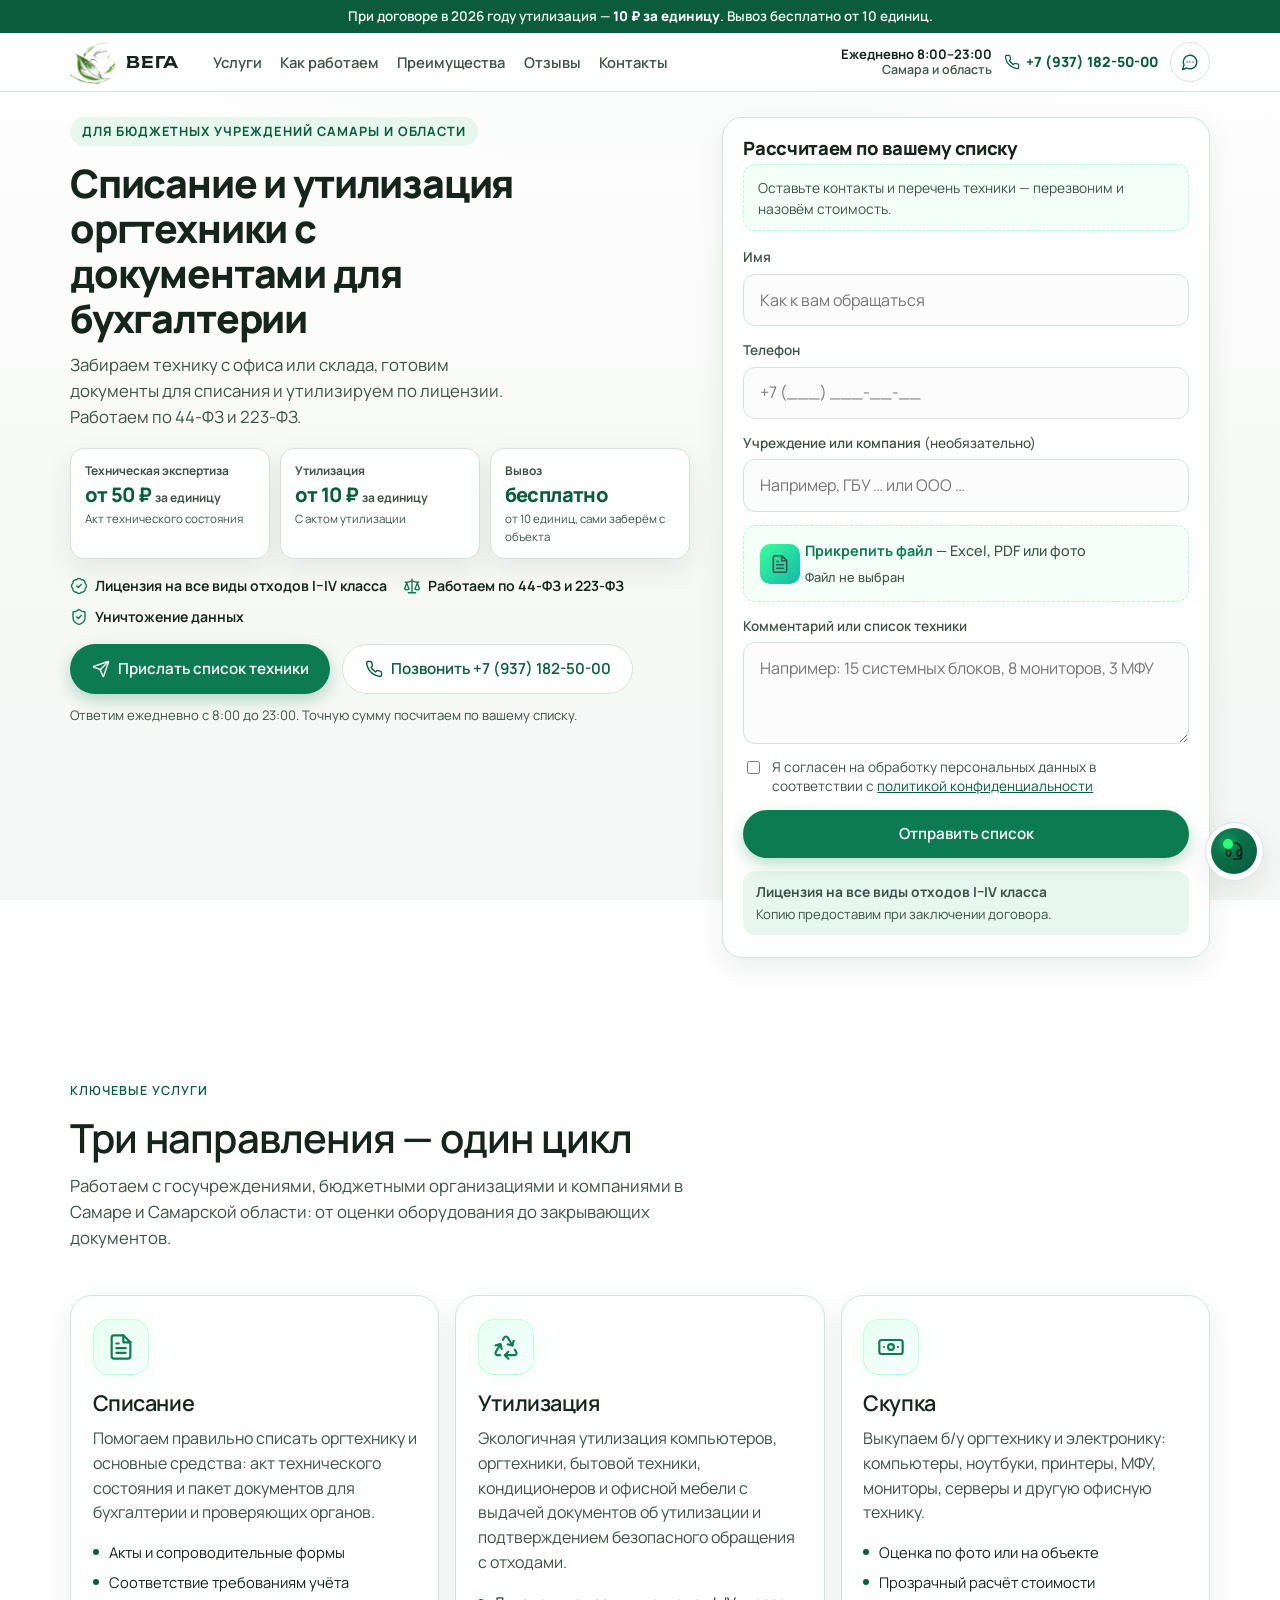
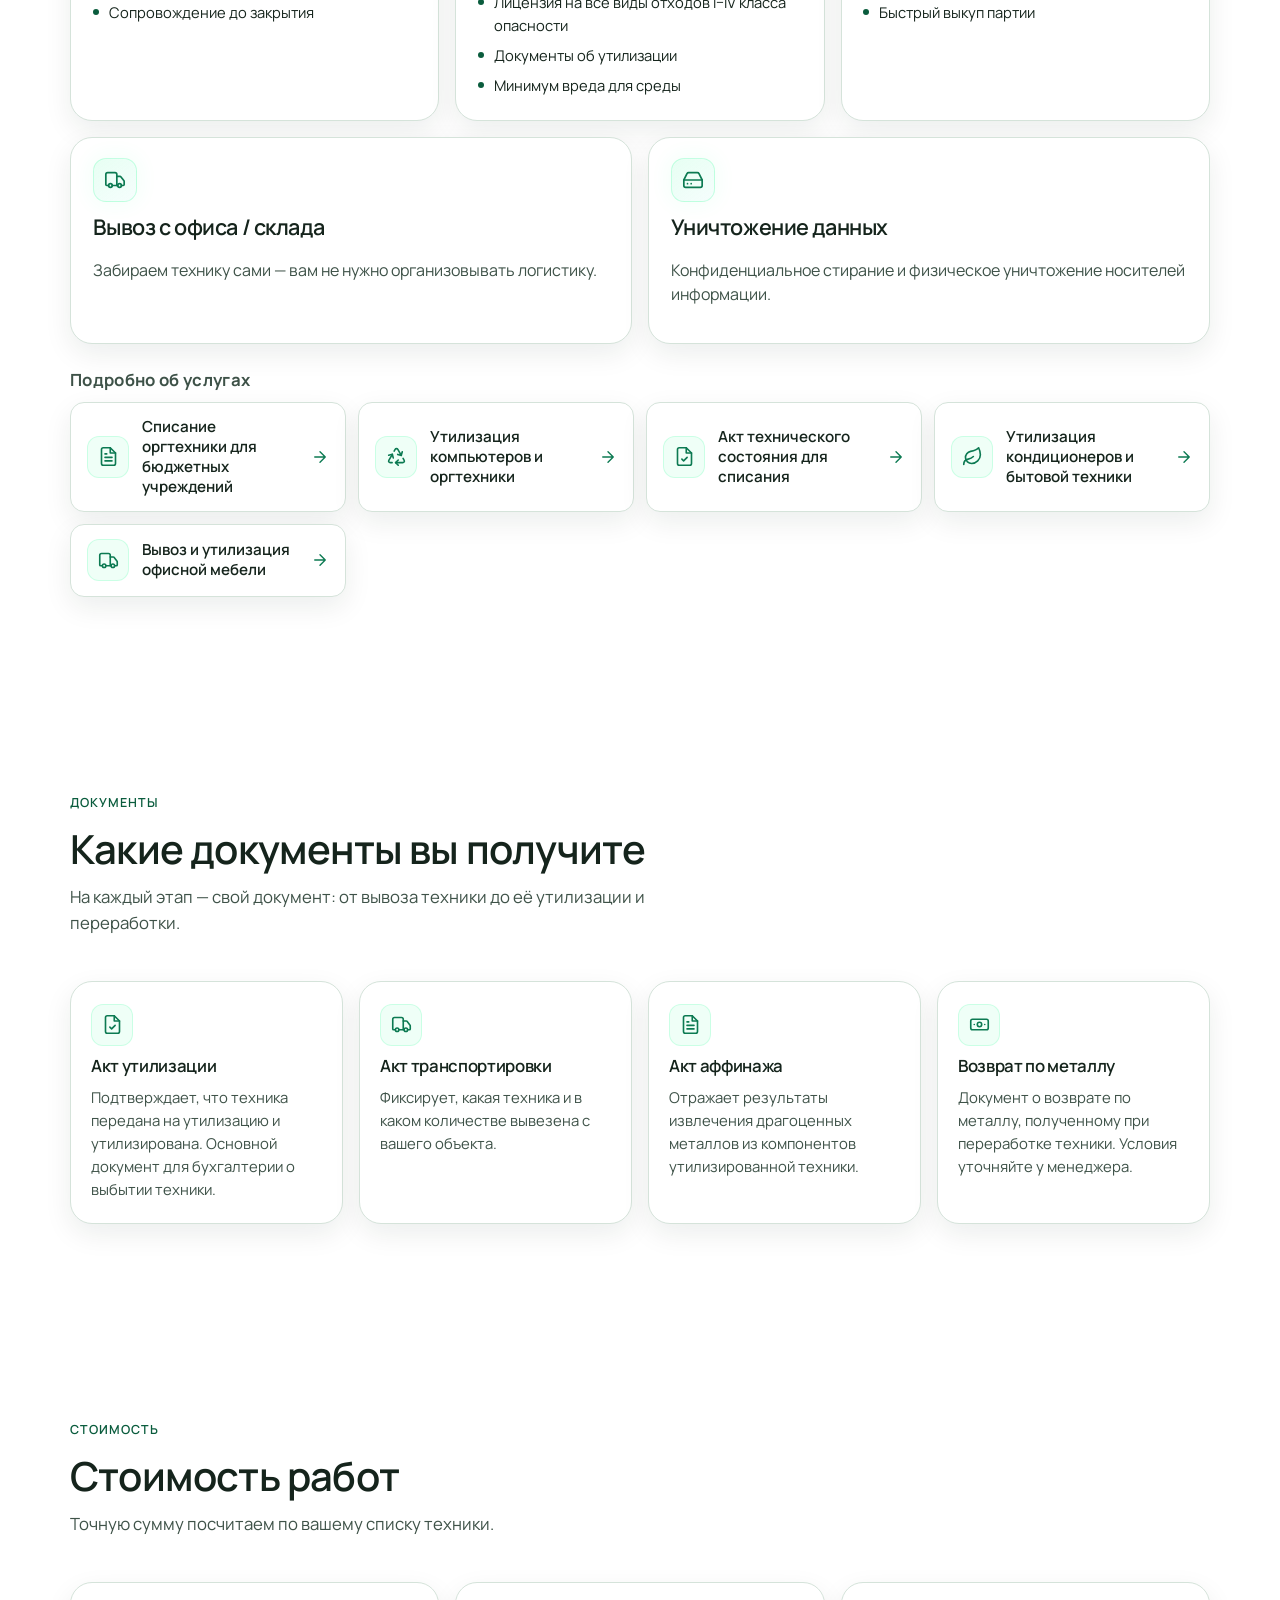
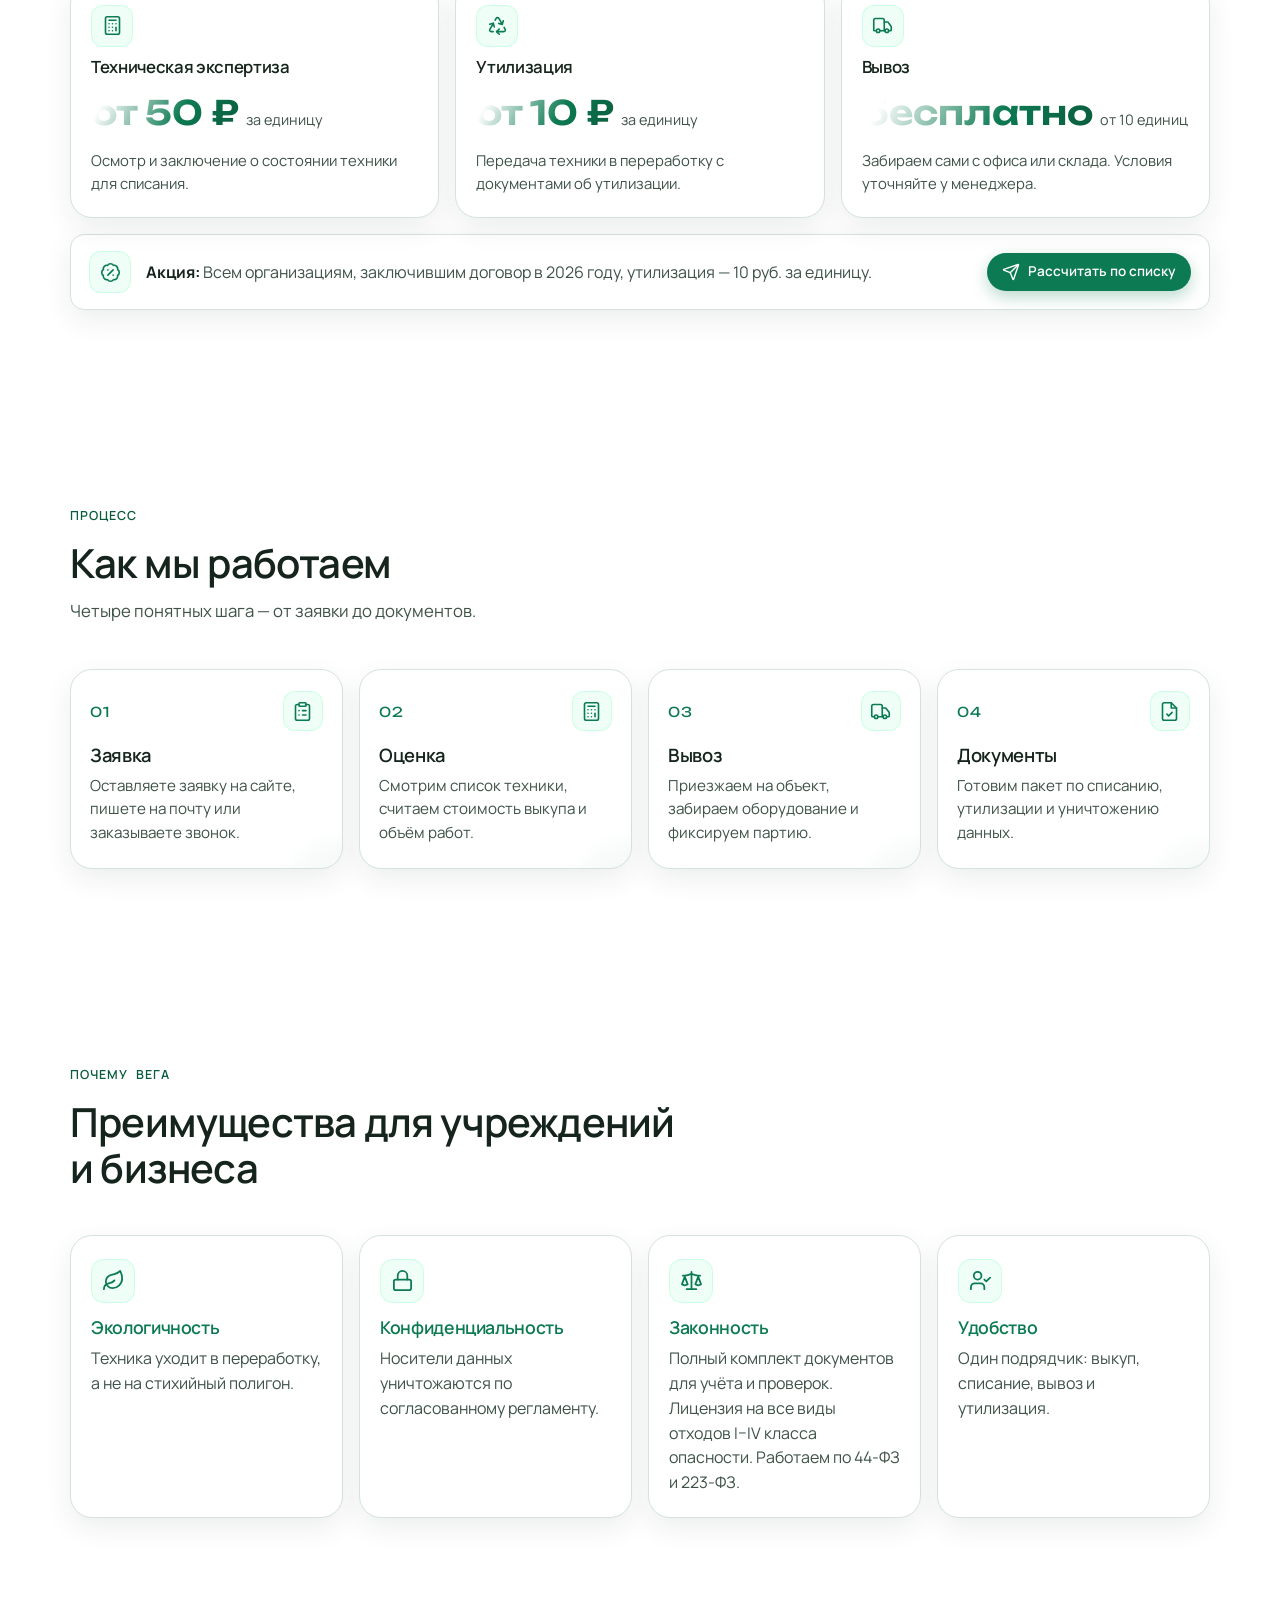
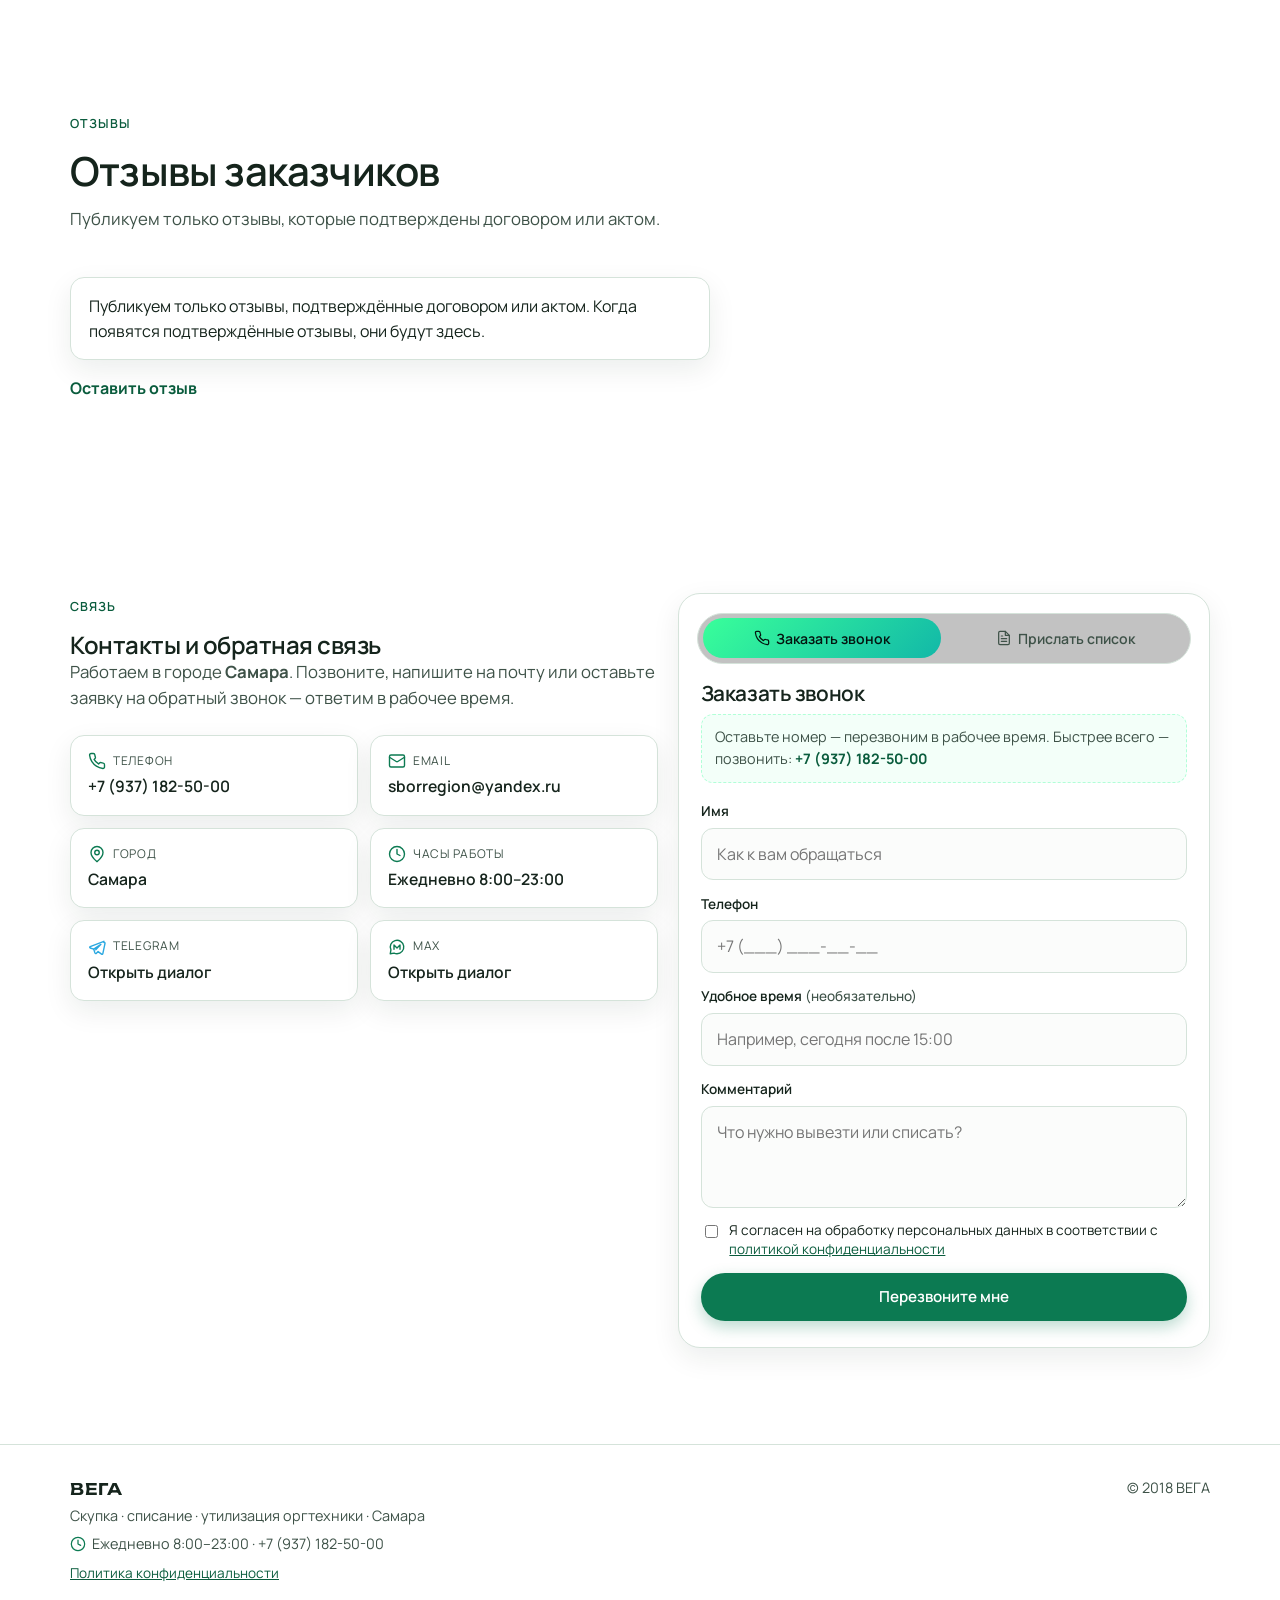
==== commit caef35d8: "Светлый первый экран главной: цены, форма заявки, текстовый значок лицензии" ====
--- a/index.html
+++ b/index.html
@@ -35,7 +35,7 @@
     <meta name="keywords" content="списание оргтехники Самара, утилизация оргтехники Самара, списание оборудования госучреждение, утилизация компьютеров Самара, списание основных средств бюджетное учреждение, утилизация техники с актом, уничтожение данных, вывоз оргтехники Самара" />
     <meta name="robots" content="index, follow, max-image-preview:large" />
     <meta name="yandex-verification" content="8bbc3332629ab4a6" />
-    <meta name="theme-color" content="#0d2b22" />
+    <meta name="theme-color" content="#ffffff" />
     <meta name="format-detection" content="telephone=yes" />
     <script type="application/ld+json">{"@context": "https://schema.org", "@graph": [{"@type": ["LocalBusiness", "Organization"], "@id": "https://sbor-region.ru/#org", "name": "ВЕГА", "url": "https://sbor-region.ru/", "logo": "https://sbor-region.ru/assets/vega-logo-lg.svg", "image": "https://sbor-region.ru/assets/vega-logo-lg.svg", "telephone": "+7 (937) 182-50-00", "email": "sborregion@yandex.ru", "address": {"@type": "PostalAddress", "addressLocality": "Самара", "addressRegion": "Самарская область", "addressCountry": "RU"}, "areaServed": [{"@type": "City", "name": "Самара"}, {"@type": "AdministrativeArea", "name": "Самарская область"}], "sameAs": ["https://t.me/Sbor163"], "openingHours": "Mo-Su 08:00-23:00", "openingHoursSpecification": [{"@type": "OpeningHoursSpecification", "dayOfWeek": ["Monday", "Tuesday", "Wednesday", "Thursday", "Friday", "Saturday", "Sunday"], "opens": "08:00", "closes": "23:00"}], "contactPoint": {"@type": "ContactPoint", "telephone": "+7 (937) 182-50-00", "email": "sborregion@yandex.ru", "contactType": "customer service", "areaServed": "RU", "availableLanguage": "ru", "hoursAvailable": {"@type": "OpeningHoursSpecification", "dayOfWeek": ["Monday", "Tuesday", "Wednesday", "Thursday", "Friday", "Saturday", "Sunday"], "opens": "08:00", "closes": "23:00"}}, "description": "Списание и утилизация оргтехники и оборудования для госучреждений, бюджетных организаций и бизнеса в Самаре: скупка, списание, вывоз, утилизация, уничтожение данных. Лицензия на все виды отходов I–IV класса опасности."}, {"@type": "WebSite", "@id": "https://sbor-region.ru/#site", "url": "https://sbor-region.ru/", "name": "ВЕГА", "inLanguage": "ru", "publisher": {"@id": "https://sbor-region.ru/#org"}}, {"@type": "Service", "name": "Скупка б/у оргтехники", "description": "Выкуп б/у компьютеров, ноутбуков, принтеров, МФУ, мониторов, серверов и другой офисной техники.", "serviceType": "Скупка б/у оргтехники", "provider": {"@id": "https://sbor-region.ru/#org"}, "areaServed": ["Самара", "Самарская область"]}, {"@type": "Service", "name": "Списание оргтехники и основных средств", "description": "Помощь в списании основных средств и подготовка пакета документов для бухгалтерии и проверяющих органов.", "serviceType": "Списание оргтехники и основных средств", "provider": {"@id": "https://sbor-region.ru/#org"}, "areaServed": ["Самара", "Самарская область"], "offers": [{"@type": "Offer", "name": "Техническая экспертиза", "priceCurrency": "RUB", "priceSpecification": {"@type": "UnitPriceSpecification", "priceCurrency": "RUB", "unitText": "единица", "minPrice": 50}, "areaServed": ["Самара", "Самарская область"], "description": "Техническая экспертиза — от 50 руб. за единицу"}]}, {"@type": "Service", "name": "Утилизация оргтехники и бытовой техники", "description": "Экологичная утилизация компьютеров, оргтехники, бытовой техники, кондиционеров и офисной мебели с документами об утилизации.", "serviceType": "Утилизация оргтехники и бытовой техники", "provider": {"@id": "https://sbor-region.ru/#org"}, "areaServed": ["Самара", "Самарская область"], "offers": [{"@type": "Offer", "name": "Утилизация", "priceCurrency": "RUB", "priceSpecification": {"@type": "UnitPriceSpecification", "priceCurrency": "RUB", "unitText": "единица", "minPrice": 10}, "areaServed": ["Самара", "Самарская область"], "description": "Утилизация — от 10 руб. за единицу"}]}, {"@type": "Service", "name": "Вывоз оргтехники с офиса или склада", "description": "Вывоз техники силами исполнителя, без организации логистики заказчиком.", "serviceType": "Вывоз оргтехники с офиса или склада", "provider": {"@id": "https://sbor-region.ru/#org"}, "areaServed": ["Самара", "Самарская область"], "offers": [{"@type": "Offer", "name": "Вывоз", "priceCurrency": "RUB", "priceSpecification": {"@type": "UnitPriceSpecification", "priceCurrency": "RUB", "unitText": "единица", "price": 0}, "areaServed": ["Самара", "Самарская область"], "eligibleQuantity": {"@type": "QuantitativeValue", "minValue": 10, "unitText": "единица"}, "description": "Вывоз — бесплатно от 10 единиц (уточняйте у менеджера)"}]}, {"@type": "Service", "name": "Уничтожение данных", "description": "Конфиденциальное стирание и физическое уничтожение носителей информации.", "serviceType": "Уничтожение данных", "provider": {"@id": "https://sbor-region.ru/#org"}, "areaServed": ["Самара", "Самарская область"]}]}</script>
     <!-- Yandex.Metrika counter -->
@@ -57,15 +57,12 @@
     <script type="module" crossorigin src="/assets/index-v20261119e.js"></script>
     <link rel="stylesheet" crossorigin href="/assets/index-BDVqrncC.css">
     <link rel="stylesheet" href="/assets/extra-v20261121a.css">
-    <script type="module" src="/assets/extra-v20261121a.js"></script>
+    <link rel="stylesheet" href="/assets/extra-v20261125a.css">
+    <script type="module" src="/assets/extra-v20261125a.js"></script>
   </head>
   <body>
     <svg xmlns="http://www.w3.org/2000/svg" width="0" height="0" style="position:absolute;width:0;height:0;overflow:hidden" aria-hidden="true" focusable="false"><symbol id="i-banknote" viewBox="0 0 24 24" fill="none" stroke="currentColor" stroke-width="1.85" stroke-linecap="round" stroke-linejoin="round"><rect x="2" y="6" width="20" height="12" rx="2"/><circle cx="12" cy="12" r="2.5"/><path d="M6 12h.01M18 12h.01"/></symbol><symbol id="i-file-check" viewBox="0 0 24 24" fill="none" stroke="currentColor" stroke-width="1.85" stroke-linecap="round" stroke-linejoin="round"><path d="M14 2H6a2 2 0 0 0-2 2v16a2 2 0 0 0 2 2h12a2 2 0 0 0 2-2V8z"/><path d="M14 2v6h6"/><path d="m9 15 2 2 4-4"/></symbol><symbol id="i-file-text" viewBox="0 0 24 24" fill="none" stroke="currentColor" stroke-width="1.85" stroke-linecap="round" stroke-linejoin="round"><path d="M14 2H6a2 2 0 0 0-2 2v16a2 2 0 0 0 2 2h12a2 2 0 0 0 2-2V8z"/><path d="M14 2v6h6"/><path d="M16 13H8M16 17H8M10 9H8"/></symbol><symbol id="i-recycle" viewBox="0 0 24 24" fill="none" stroke="currentColor" stroke-width="1.85" stroke-linecap="round" stroke-linejoin="round"><path d="M7 19H4.815a1.83 1.83 0 0 1-1.57-.881 1.785 1.785 0 0 1-.004-1.784L7.196 9.5"/><path d="M11 19h8.203a1.83 1.83 0 0 0 1.556-.89 1.784 1.784 0 0 0 0-1.775l-1.226-2.12"/><path d="m14 16-3 3 3 3"/><path d="M8.293 13.596 7.196 9.5 3.1 10.598"/><path d="m9.344 5.811 1.093-1.892A1.83 1.83 0 0 1 11.985 3a1.784 1.784 0 0 1 1.546.888l3.943 6.843"/><path d="m13.378 9.633 4.096 1.098 1.097-4.096"/></symbol><symbol id="i-truck" viewBox="0 0 24 24" fill="none" stroke="currentColor" stroke-width="1.85" stroke-linecap="round" stroke-linejoin="round"><path d="M14 18V6a2 2 0 0 0-2-2H4a2 2 0 0 0-2 2v11a1 1 0 0 0 1 1h2"/><path d="M15 18H9"/><path d="M19 18h2a1 1 0 0 0 1-1v-3.65a1 1 0 0 0-.22-.624l-3.48-4.35A1 1 0 0 0 17.52 8H14"/><circle cx="17" cy="18" r="2"/><circle cx="7" cy="18" r="2"/></symbol><symbol id="i-hard-drive" viewBox="0 0 24 24" fill="none" stroke="currentColor" stroke-width="1.85" stroke-linecap="round" stroke-linejoin="round"><path d="M22 12H2"/><path d="M5.45 5.11 2 12v6a2 2 0 0 0 2 2h16a2 2 0 0 0 2-2v-6l-3.45-6.89A2 2 0 0 0 16.76 4H7.24a2 2 0 0 0-1.79 1.11z"/><path d="M6 16h.01M10 16h.01"/></symbol><symbol id="i-shield-check" viewBox="0 0 24 24" fill="none" stroke="currentColor" stroke-width="1.85" stroke-linecap="round" stroke-linejoin="round"><path d="M20 13c0 5-3.5 7.5-7.66 8.95a1 1 0 0 1-.67-.01C7.5 20.5 4 18 4 13V6a1 1 0 0 1 1-1c2 0 4.5-1.2 6.24-2.72a1.17 1.17 0 0 1 1.52 0C14.51 3.81 17 5 19 5a1 1 0 0 1 1 1z"/><path d="m9 12 2 2 4-4"/></symbol><symbol id="i-clipboard" viewBox="0 0 24 24" fill="none" stroke="currentColor" stroke-width="1.85" stroke-linecap="round" stroke-linejoin="round"><rect x="8" y="2" width="8" height="4" rx="1"/><path d="M16 4h2a2 2 0 0 1 2 2v14a2 2 0 0 1-2 2H6a2 2 0 0 1-2-2V6a2 2 0 0 1 2-2h2"/><path d="M12 11h4M12 16h4M8 11h.01M8 16h.01"/></symbol><symbol id="i-calculator" viewBox="0 0 24 24" fill="none" stroke="currentColor" stroke-width="1.85" stroke-linecap="round" stroke-linejoin="round"><rect x="4" y="2" width="16" height="20" rx="2"/><path d="M8 6h8M16 14v4M16 10h.01M12 10h.01M8 10h.01M12 14h.01M8 14h.01M12 18h.01M8 18h.01"/></symbol><symbol id="i-leaf" viewBox="0 0 24 24" fill="none" stroke="currentColor" stroke-width="1.85" stroke-linecap="round" stroke-linejoin="round"><path d="M11 20A7 7 0 0 1 9.8 6.1C15.5 5 17 4.48 19 2c1 2 2 4.18 2 8 0 5.5-4.78 10-10 10Z"/><path d="M2 21c0-3 1.85-5.36 5.08-6C9.5 14.52 12 13 13 12"/></symbol><symbol id="i-lock" viewBox="0 0 24 24" fill="none" stroke="currentColor" stroke-width="1.85" stroke-linecap="round" stroke-linejoin="round"><rect x="3" y="11" width="18" height="11" rx="2"/><path d="M7 11V7a5 5 0 0 1 10 0v4"/></symbol><symbol id="i-scale" viewBox="0 0 24 24" fill="none" stroke="currentColor" stroke-width="1.85" stroke-linecap="round" stroke-linejoin="round"><path d="m16 16 3-8 3 8c-.87.65-1.92 1-3 1s-2.13-.35-3-1Z"/><path d="m2 16 3-8 3 8c-.87.65-1.92 1-3 1s-2.13-.35-3-1Z"/><path d="M7 21h10M12 3v18M3 7h2c2 0 5-1 7-2 2 1 5 2 7 2h2"/></symbol><symbol id="i-user-check" viewBox="0 0 24 24" fill="none" stroke="currentColor" stroke-width="1.85" stroke-linecap="round" stroke-linejoin="round"><path d="M16 21v-2a4 4 0 0 0-4-4H6a4 4 0 0 0-4 4v2"/><circle cx="9" cy="7" r="4"/><path d="m16 11 2 2 4-4"/></symbol><symbol id="i-phone" viewBox="0 0 24 24" fill="none" stroke="currentColor" stroke-width="1.85" stroke-linecap="round" stroke-linejoin="round"><path d="M22 16.92v3a2 2 0 0 1-2.18 2 19.79 19.79 0 0 1-8.63-3.07 19.5 19.5 0 0 1-6-6 19.79 19.79 0 0 1-3.07-8.67A2 2 0 0 1 4.11 2h3a2 2 0 0 1 2 1.72 12.84 12.84 0 0 0 .7 2.81 2 2 0 0 1-.45 2.11L8.09 9.91a16 16 0 0 0 6 6l1.27-1.27a2 2 0 0 1 2.11-.45 12.84 12.84 0 0 0 2.81.7A2 2 0 0 1 22 16.92z"/></symbol><symbol id="i-mail" viewBox="0 0 24 24" fill="none" stroke="currentColor" stroke-width="1.85" stroke-linecap="round" stroke-linejoin="round"><rect x="2" y="4" width="20" height="16" rx="2"/><path d="m22 7-8.97 5.7a1.94 1.94 0 0 1-2.06 0L2 7"/></symbol><symbol id="i-clock" viewBox="0 0 24 24" fill="none" stroke="currentColor" stroke-width="1.85" stroke-linecap="round" stroke-linejoin="round"><circle cx="12" cy="12" r="10"/><path d="M12 6v6l4 2"/></symbol><symbol id="i-map-pin" viewBox="0 0 24 24" fill="none" stroke="currentColor" stroke-width="1.85" stroke-linecap="round" stroke-linejoin="round"><path d="M20 10c0 4.993-5.539 10.193-7.399 11.799a1 1 0 0 1-1.202 0C9.539 20.193 4 14.993 4 10a8 8 0 0 1 16 0"/><circle cx="12" cy="10" r="3"/></symbol><symbol id="i-telegram" viewBox="0 0 24 24" fill="none" stroke="currentColor" stroke-width="1.85" stroke-linecap="round" stroke-linejoin="round"><path d="M21.2 4.4 2.9 11.5c-.9.35-.85 1.6.06 1.88l4.6 1.4 1.75 5.4c.23.7 1.1.9 1.62.38l2.5-2.45 4.7 3.45c.62.46 1.5.12 1.66-.63l2.9-13.7c.18-.85-.66-1.55-1.47-1.23Z"/><path d="m7.6 14.8 9.6-6.3-6.9 7.3"/></symbol><symbol id="i-max" viewBox="0 0 24 24" fill="none" stroke="currentColor" stroke-width="1.85" stroke-linecap="round" stroke-linejoin="round"><path d="M12 21a9 9 0 1 0-8.1-5.1L3 21l5.1-.9A9 9 0 0 0 12 21Z"/><path d="M8 15V9.2l4 4 4-4V15"/></symbol><symbol id="i-message" viewBox="0 0 24 24" fill="none" stroke="currentColor" stroke-width="1.85" stroke-linecap="round" stroke-linejoin="round"><path d="M7.9 20A9 9 0 1 0 4 16.1L2 22Z"/><path d="M8 12h.01M12 12h.01M16 12h.01"/></symbol><symbol id="i-headset" viewBox="0 0 24 24" fill="none" stroke="currentColor" stroke-width="1.85" stroke-linecap="round" stroke-linejoin="round"><path d="M3 11h3a2 2 0 0 1 2 2v3a2 2 0 0 1-2 2H5a2 2 0 0 1-2-2v-5Zm0 0a9 9 0 1 1 18 0m0 0v5a2 2 0 0 1-2 2h-1a2 2 0 0 1-2-2v-3a2 2 0 0 1 2-2h3Z"/><path d="M21 16v2a4 4 0 0 1-4 4h-5"/></symbol><symbol id="i-x" viewBox="0 0 24 24" fill="none" stroke="currentColor" stroke-width="1.85" stroke-linecap="round" stroke-linejoin="round"><path d="M18 6 6 18M6 6l12 12"/></symbol><symbol id="i-pause" viewBox="0 0 24 24" fill="none" stroke="currentColor" stroke-width="1.85" stroke-linecap="round" stroke-linejoin="round"><rect x="6" y="4" width="4" height="16" rx="1"/><rect x="14" y="4" width="4" height="16" rx="1"/></symbol><symbol id="i-play" viewBox="0 0 24 24" fill="none" stroke="currentColor" stroke-width="1.85" stroke-linecap="round" stroke-linejoin="round"><path d="M6 4.5v15a1 1 0 0 0 1.5.86l12-7.5a1 1 0 0 0 0-1.72l-12-7.5A1 1 0 0 0 6 4.5Z"/></symbol><symbol id="i-badge-percent" viewBox="0 0 24 24" fill="none" stroke="currentColor" stroke-width="1.85" stroke-linecap="round" stroke-linejoin="round"><path d="M3.85 8.62a4 4 0 0 1 4.78-4.77 4 4 0 0 1 6.74 0 4 4 0 0 1 4.78 4.78 4 4 0 0 1 0 6.74 4 4 0 0 1-4.77 4.78 4 4 0 0 1-6.75 0 4 4 0 0 1-4.78-4.77 4 4 0 0 1 0-6.76Z"/><path d="m15 9-6 6M9 9h.01M15 15h.01"/></symbol><symbol id="i-check-circle" viewBox="0 0 24 24" fill="none" stroke="currentColor" stroke-width="1.85" stroke-linecap="round" stroke-linejoin="round"><circle cx="12" cy="12" r="10"/><path d="m8.5 12.5 2.5 2.5 5-5.5"/></symbol><symbol id="i-alert" viewBox="0 0 24 24" fill="none" stroke="currentColor" stroke-width="1.85" stroke-linecap="round" stroke-linejoin="round"><circle cx="12" cy="12" r="10"/><path d="M12 8v4.5M12 16h.01"/></symbol><symbol id="i-badge-check" viewBox="0 0 24 24" fill="none" stroke="currentColor" stroke-width="1.85" stroke-linecap="round" stroke-linejoin="round"><path d="M3.85 8.62a4 4 0 0 1 4.78-4.77 4 4 0 0 1 6.74 0 4 4 0 0 1 4.78 4.78 4 4 0 0 1 0 6.74 4 4 0 0 1-4.77 4.78 4 4 0 0 1-6.75 0 4 4 0 0 1-4.78-4.77 4 4 0 0 1 0-6.76Z"/><path d="m9 12 2 2 4-4"/></symbol><symbol id="i-quote" viewBox="0 0 24 24" fill="none" stroke="currentColor" stroke-width="1.85" stroke-linecap="round" stroke-linejoin="round"><path d="M3 21c3 0 7-1 7-8V5c0-1.25-.756-2.017-2-2H4c-1.25 0-2 .75-2 1.972V11c0 1.25.75 2 2 2 1 0 1 0 1 1v1c0 1-1 2-2 2s-1 .008-1 1.031V20c0 1 0 1 1 1z"/><path d="M15 21c3 0 7-1 7-8V5c0-1.25-.757-2.017-2-2h-4c-1.25 0-2 .75-2 1.972V11c0 1.25.75 2 2 2h.75c0 2.25.25 4-2.75 4v3c0 1 0 1 1 1z"/></symbol><symbol id="i-send" viewBox="0 0 24 24" fill="none" stroke="currentColor" stroke-width="1.85" stroke-linecap="round" stroke-linejoin="round"><path d="M14.54 21.69a.5.5 0 0 0 .94-.03l6.5-19a.5.5 0 0 0-.64-.64l-19 6.5a.5.5 0 0 0-.03.94l7.93 3.18a2 2 0 0 1 1.11 1.11z"/><path d="m21.85 2.15-10.94 10.94"/></symbol><symbol id="i-arrow-right" viewBox="0 0 24 24" fill="none" stroke="currentColor" stroke-width="1.85" stroke-linecap="round" stroke-linejoin="round"><path d="M5 12h14M12 5l7 7-7 7"/></symbol></svg>
-    <div class="promo-ticker" role="region" aria-label="Акция">
-      <p class="visually-hidden">Всем организациям, заключившим договор в 2026 году, утилизация — 10 руб. за единицу</p>
-      <div class="ticker-viewport" aria-hidden="true"><div class="ticker-track"><div class="ticker-group"><span class="ticker-item"><svg class="ic" aria-hidden="true" focusable="false"><use href="#i-badge-percent"/></svg><span>Всем организациям, заключившим договор в <b>2026</b> году, утилизация — <b>10 руб.</b> за единицу</span></span><span class="ticker-item"><svg class="ic" aria-hidden="true" focusable="false"><use href="#i-badge-percent"/></svg><span>Всем организациям, заключившим договор в <b>2026</b> году, утилизация — <b>10 руб.</b> за единицу</span></span><span class="ticker-item"><svg class="ic" aria-hidden="true" focusable="false"><use href="#i-badge-percent"/></svg><span>Всем организациям, заключившим договор в <b>2026</b> году, утилизация — <b>10 руб.</b> за единицу</span></span><span class="ticker-item"><svg class="ic" aria-hidden="true" focusable="false"><use href="#i-badge-percent"/></svg><span>Всем организациям, заключившим договор в <b>2026</b> году, утилизация — <b>10 руб.</b> за единицу</span></span></div><div class="ticker-group"><span class="ticker-item"><svg class="ic" aria-hidden="true" focusable="false"><use href="#i-badge-percent"/></svg><span>Всем организациям, заключившим договор в <b>2026</b> году, утилизация — <b>10 руб.</b> за единицу</span></span><span class="ticker-item"><svg class="ic" aria-hidden="true" focusable="false"><use href="#i-badge-percent"/></svg><span>Всем организациям, заключившим договор в <b>2026</b> году, утилизация — <b>10 руб.</b> за единицу</span></span><span class="ticker-item"><svg class="ic" aria-hidden="true" focusable="false"><use href="#i-badge-percent"/></svg><span>Всем организациям, заключившим договор в <b>2026</b> году, утилизация — <b>10 руб.</b> за единицу</span></span><span class="ticker-item"><svg class="ic" aria-hidden="true" focusable="false"><use href="#i-badge-percent"/></svg><span>Всем организациям, заключившим договор в <b>2026</b> году, утилизация — <b>10 руб.</b> за единицу</span></span></div></div></div>
-      <button type="button" class="ticker-toggle" aria-pressed="false" aria-label="Остановить бегущую строку"><svg class="ic" aria-hidden="true" focusable="false"><use href="#i-pause"/></svg></button>
-    </div>
+    
     <div class="bg-stage" aria-hidden="true">
       <div class="bg-orb bg-orb--a"></div>
       <div class="bg-orb bg-orb--b"></div>
@@ -73,10 +70,11 @@
       <div class="bg-noise"></div>
     </div>
 
+        <div class="promo-bar">При договоре в 2026 году утилизация — <strong>10 ₽ за единицу</strong>. Вывоз бесплатно от 10 единиц.</div>
     <header class="site-header glass" id="top">
       <div class="container header-inner">
         <a class="logo" href="#top" aria-label="ВЕГА — наверх">
-          <span class="lacq lacq--sm logo-mark logo-mark--img" aria-hidden="true"><img src="/assets/vega-logo-sm.svg" width="46" height="46" alt="" decoding="async"/><span class="lacq-gloss"></span></span>
+          <span class="lacq lacq--sm logo-mark logo-mark--img logo-shimmer" aria-hidden="true"><img src="/assets/vega-logo-sm.svg" width="46" height="46" alt="" decoding="async"/><span class="lacq-gloss"></span></span>
           <span class="logo-text" data-brand>ВЕГА</span>
         </a>
         <nav class="nav" aria-label="Основная навигация">
@@ -87,6 +85,8 @@
           <a href="#contacts">Контакты</a>
         </nav>
         <div class="header-actions">
+          <div class="header-hours"><b>Ежедневно 8:00–23:00</b>Самара и область</div>
+
           <a class="header-phone" data-phone-link href="tel:+79371825000"><svg class="ic" aria-hidden="true" focusable="false"><use href="#i-phone"/></svg><span data-phone-display>+7 (937) 182-50-00</span></a>
           <button
             type="button"
@@ -106,262 +106,70 @@
     <main>
       <section class="hero" id="hero">
         <div class="container hero-grid">
+          
           <div class="hero-copy">
-            <p class="eyebrow">Экологично · Законно · Конфиденциально · <span data-city>Самара</span></p>
-            <h1>
-              <span class="brand-row"><span class="brand-hero" data-brand>ВЕГА</span><span class="lacq lacq--lg hero-logo" aria-hidden="true"><img src="/assets/vega-logo-lg-v9.svg" width="118" height="118" alt="" fetchpriority="high"/><span class="lacq-gloss"></span></span></span>
-              <span class="hero-line">Списание и утилизация оргтехники и оборудования в Самаре</span>
-            </h1>
-            <p class="hero-lead">
-              Забираем оборудование с офиса или склада, готовим документы для списания
-              и утилизируем технику с гарантией уничтожения данных.
-            </p>
+            <p class="eyebrow">Для бюджетных учреждений Самары и области</p>
+            <h1>Списание и утилизация оргтехники с документами для бухгалтерии</h1>
+            <p class="hero-lead">Забираем технику с офиса или склада, готовим документы для списания и утилизируем по лицензии. Работаем по 44-ФЗ и 223-ФЗ.</p>
+            
+            <div class="hero-prices" aria-label="Стоимость работ">
+              <div class="hero-price">
+                <div class="lab">Техническая экспертиза</div>
+                <div class="val">от 50 ₽ <span>за единицу</span></div>
+                <div class="hint">Акт технического состояния</div>
+              </div>
+              <div class="hero-price">
+                <div class="lab">Утилизация</div>
+                <div class="val">от 10 ₽ <span>за единицу</span></div>
+                <div class="hint">С актом утилизации</div>
+              </div>
+              <div class="hero-price">
+                <div class="lab">Вывоз</div>
+                <div class="val">бесплатно</div>
+                <div class="hint">от 10 единиц, сами заберём с объекта</div>
+              </div>
+            </div>
+
+            
+            <ul class="hero-trust" aria-label="Ключевые гарантии">
+              <li><svg class="ic" aria-hidden="true" focusable="false"><use href="#i-badge-check"/></svg>Лицензия на все виды отходов I–IV класса</li>
+              <li><svg class="ic" aria-hidden="true" focusable="false"><use href="#i-scale"/></svg>Работаем по 44-ФЗ и 223-ФЗ</li>
+              <li><svg class="ic" aria-hidden="true" focusable="false"><use href="#i-shield-check"/></svg>Уничтожение данных</li>
+            </ul>
+
             <div class="hero-cta">
-              <a class="btn btn-primary" href="#callback">Заказать звонок</a>
-              <button type="button" class="btn btn-secondary" data-open-messenger="chooser">
-                Задать вопрос онлайн
-              </button>
+              <a class="btn btn-primary" href="#hero-file-form"><svg class="ic" aria-hidden="true" focusable="false"><use href="#i-send"/></svg>Прислать список техники</a>
+              <a class="btn btn-secondary" data-phone-link href="tel:+79371825000"><svg class="ic" aria-hidden="true" focusable="false"><use href="#i-phone"/></svg>Позвонить +7 (937) 182-50-00</a>
             </div>
-            <ul class="hero-trust" aria-label="Ключевые гарантии">
-              <li><svg class="ic" aria-hidden="true" focusable="false"><use href="#i-file-check"/></svg>Документы для бухгалтерии</li>
-              <li><svg class="ic" aria-hidden="true" focusable="false"><use href="#i-truck"/></svg>Вывоз по договорённости</li>
-              <li><svg class="ic" aria-hidden="true" focusable="false"><use href="#i-shield-check"/></svg>Уничтожение данных</li>
-              <li><svg class="ic" aria-hidden="true" focusable="false"><use href="#i-scale"/></svg>Работаем по 44-ФЗ и 223-ФЗ</li>
-            </ul>
-          </div>
-          <div class="hero-stage glass">
-            <svg class="shred-scene" id="shred-scene" viewBox="0 0 800 480" role="img" aria-label="Промышленный шредер: оргтехника по конвейеру попадает в бункер и измельчается" xmlns="http://www.w3.org/2000/svg">
-<defs>
-<linearGradient id="sh-steel" x1="0" y1="0" x2="0" y2="1"><stop offset="0" stop-color="#8b9894"/><stop offset=".45" stop-color="#5c6965"/><stop offset="1" stop-color="#36413e"/></linearGradient>
-<linearGradient id="sh-steelH" x1="0" y1="0" x2="1" y2="0"><stop offset="0" stop-color="#3e4946"/><stop offset=".35" stop-color="#76837f"/><stop offset=".55" stop-color="#8e9a96"/><stop offset="1" stop-color="#3a4542"/></linearGradient>
-<linearGradient id="sh-rim" x1="0" y1="0" x2="0" y2="1"><stop offset="0" stop-color="#c9d2cf"/><stop offset="1" stop-color="#6d7a76"/></linearGradient>
-<linearGradient id="sh-paint" x1="0" y1="0" x2="1" y2="1"><stop offset="0" stop-color="#2a5a48"/><stop offset=".55" stop-color="#1d4436"/><stop offset="1" stop-color="#122c23"/></linearGradient>
-<linearGradient id="sh-paintV" x1="0" y1="0" x2="0" y2="1"><stop offset="0" stop-color="#2f6450"/><stop offset="1" stop-color="#173a2e"/></linearGradient>
-<linearGradient id="sh-inner" x1="0" y1="0" x2="0" y2="1"><stop offset="0" stop-color="#3b4643"/><stop offset="1" stop-color="#0b1211"/></linearGradient>
-<linearGradient id="sh-throat" x1="0" y1="0" x2="0" y2="1"><stop offset="0" stop-color="#0a100f"/><stop offset="1" stop-color="#020403"/></linearGradient>
-<linearGradient id="sh-belt" x1="0" y1="0" x2="0" y2="1"><stop offset="0" stop-color="#3a403e"/><stop offset=".3" stop-color="#232826"/><stop offset="1" stop-color="#121514"/></linearGradient>
-<linearGradient id="sh-plate" x1="0" y1="0" x2="1" y2="1"><stop offset="0" stop-color="#e7ece9"/><stop offset=".5" stop-color="#aeb8b4"/><stop offset="1" stop-color="#d3dad7"/></linearGradient>
-<linearGradient id="sh-glass" x1="0" y1="0" x2="1" y2="1"><stop offset="0" stop-color="#fff" stop-opacity=".16"/><stop offset=".4" stop-color="#fff" stop-opacity="0"/></linearGradient>
-<radialGradient id="sh-bolt" cx=".35" cy=".35" r=".7"><stop offset="0" stop-color="#e5ebe8"/><stop offset="1" stop-color="#4b5552"/></radialGradient>
-<radialGradient id="sh-disc" cx=".4" cy=".35" r=".75"><stop offset="0" stop-color="#d7dfdc"/><stop offset=".6" stop-color="#8a9692"/><stop offset="1" stop-color="#4b5653"/></radialGradient>
-<radialGradient id="sh-disc2" cx=".4" cy=".35" r=".75"><stop offset="0" stop-color="#8f9a97"/><stop offset="1" stop-color="#2f3836"/></radialGradient>
-<radialGradient id="sh-lamp" cx=".5" cy=".5" r=".5"><stop offset="0" stop-color="#d9ffe9"/><stop offset=".45" stop-color="#39ff9a"/><stop offset="1" stop-color="#39ff9a" stop-opacity="0"/></radialGradient>
-<radialGradient id="sh-red" cx=".4" cy=".35" r=".7"><stop offset="0" stop-color="#ff8a80"/><stop offset=".6" stop-color="#d32f2f"/><stop offset="1" stop-color="#7f1414"/></radialGradient>
-<pattern id="sh-hazard" width="14" height="14" patternUnits="userSpaceOnUse" patternTransform="rotate(45)"><rect width="14" height="14" fill="#1b1d1c"/><rect width="7" height="14" fill="#f2c230"/></pattern>
-<pattern id="sh-vent" width="4" height="4" patternUnits="userSpaceOnUse"><circle cx="2" cy="2" r=".9" fill="#0b0d0e"/></pattern>
-<filter id="sh-blur" x="-20%" y="-200%" width="140%" height="500%"><feGaussianBlur stdDeviation="4"/></filter>
-<linearGradient id="it-dark" x1="0" y1="0" x2="1" y2="0"><stop offset="0" stop-color="#2b3033"/><stop offset=".5" stop-color="#3b4145"/><stop offset="1" stop-color="#22272a"/></linearGradient>
-<linearGradient id="it-side" x1="0" y1="0" x2="1" y2="0"><stop offset="0" stop-color="#1a1e20"/><stop offset="1" stop-color="#2a2f32"/></linearGradient>
-<linearGradient id="it-light" x1="0" y1="0" x2="0" y2="1"><stop offset="0" stop-color="#eceeeb"/><stop offset=".6" stop-color="#cfd3cf"/><stop offset="1" stop-color="#a9aeaa"/></linearGradient>
-<linearGradient id="it-lightH" x1="0" y1="0" x2="1" y2="0"><stop offset="0" stop-color="#000" stop-opacity=".18"/><stop offset=".2" stop-color="#000" stop-opacity="0"/><stop offset=".8" stop-color="#000" stop-opacity="0"/><stop offset="1" stop-color="#000" stop-opacity=".22"/></linearGradient>
-<linearGradient id="it-screen" x1="0" y1="0" x2="1" y2="1"><stop offset="0" stop-color="#1c3a46"/><stop offset=".55" stop-color="#0e1f27"/><stop offset="1" stop-color="#081218"/></linearGradient>
-<linearGradient id="it-alu" x1="0" y1="0" x2="0" y2="1"><stop offset="0" stop-color="#d9dcda"/><stop offset="1" stop-color="#9aa09d"/></linearGradient>
-<g id="it-tower">
-  <rect x="-24" y="-98" width="48" height="96" rx="3" fill="url(#it-dark)"/>
-  <path d="M24 -98 L36 -105 L36 -8 L24 -2 Z" fill="url(#it-side)"/>
-  <path d="M-24 -98 L-12 -105 L36 -105 L24 -98 Z" fill="#4a5155"/>
-  <rect x="-19" y="-91" width="38" height="9" rx="1.5" fill="#15181a" stroke="#4b5256" stroke-width=".8"/>
-  <rect x="-15" y="-87.5" width="22" height="1.6" fill="#3a4044"/>
-  <rect x="-19" y="-78" width="38" height="6" rx="1.5" fill="#15181a" stroke="#4b5256" stroke-width=".8"/>
-  <circle cx="0" cy="-60" r="5" fill="#1b1f21" stroke="#79847f" stroke-width="1.2"/>
-  <path d="M0 -62.6 v2.4 M-2 -61.5 a2.6 2.6 0 1 0 4 0" stroke="#9fe8c4" stroke-width=".9" fill="none" stroke-linecap="round"/>
-  <circle cx="13" cy="-60" r="1.3" fill="#39ff9a"/>
-  <rect x="-10" y="-50" width="7" height="3" rx=".6" fill="#0c0e0f" stroke="#59615f" stroke-width=".6"/>
-  <rect x="3" y="-50" width="7" height="3" rx=".6" fill="#0c0e0f" stroke="#59615f" stroke-width=".6"/>
-  <rect x="-18" y="-40" width="36" height="30" rx="2" fill="url(#sh-vent)" opacity=".9"/>
-  <rect x="-22" y="-4" width="8" height="3" fill="#111"/><rect x="14" y="-4" width="8" height="3" fill="#111"/>
-  <rect x="-24" y="-98" width="48" height="96" rx="3" fill="none" stroke="#fff" stroke-opacity=".08"/>
-</g>
-<g id="it-monitor">
-  <rect x="-52" y="-90" width="104" height="66" rx="3.5" fill="#1d2124" stroke="#3a4044" stroke-width=".8"/>
-  <rect x="-48" y="-86" width="96" height="54" rx="1" fill="url(#it-screen)"/>
-  <path d="M-48 -86 H6 L-28 -32 H-48 Z" fill="#fff" opacity=".06"/>
-  <path d="M-30 -80 h30 M-30 -74 h44 M-30 -68 h24" stroke="#3de0d0" stroke-opacity=".22" stroke-width="2" stroke-linecap="round"/>
-  <rect x="-3" y="-28.5" width="6" height="1.6" rx=".8" fill="#4b5256"/><circle cx="44" cy="-27.7" r=".9" fill="#39ff9a"/>
-  <path d="M-7 -24 H7 L9 -7 H-9 Z" fill="url(#it-dark)"/>
-  <path d="M-30 -2 Q-30 -8 -22 -8 H22 Q30 -8 30 -2 Z" fill="#2a2f32"/>
-  <rect x="-30" y="-3" width="60" height="3" rx="1.5" fill="#15181a"/>
-</g>
-<g id="it-printer">
-  <path d="M-44 -50 Q-44 -56 -38 -56 H38 Q44 -56 44 -50 V-40 H-44 Z" fill="#c3c8c4"/>
-  <rect x="-30" y="-50" width="60" height="4" rx="1" fill="#2a2e2d"/>
-  <path d="M-24 -50 L-22 -62 H22 L24 -50 Z" fill="#f7f8f6" stroke="#cfd3d0" stroke-width=".6"/>
-  <path d="M-16 -58 h26 M-16 -55 h20" stroke="#9aa19d" stroke-width=".8"/>
-  <rect x="26" y="-54" width="14" height="7" rx="1.2" fill="#22282a"/><rect x="28" y="-52.5" width="7" height="3.6" fill="#2f6a58"/><circle cx="38" cy="-50.7" r=".9" fill="#39ff9a"/>
-  <rect x="-48" y="-41" width="96" height="40" rx="4" fill="url(#it-light)"/>
-  <rect x="-48" y="-41" width="96" height="40" rx="4" fill="url(#it-lightH)"/>
-  <path d="M-42 -28 H42" stroke="#8d938f" stroke-width=".8"/>
-  <path d="M-42 -15 H42" stroke="#8d938f" stroke-width=".8"/>
-  <rect x="-12" y="-11" width="24" height="3" rx="1.5" fill="#7d837f"/>
-  <rect x="-44" y="-2" width="10" height="2" fill="#444"/><rect x="34" y="-2" width="10" height="2" fill="#444"/>
-</g>
-<g id="it-laptop">
-  <rect x="-43" y="-64" width="86" height="56" rx="3" fill="#2a2f32" stroke="#4a5155" stroke-width=".8"/>
-  <rect x="-39" y="-60" width="78" height="46" rx="1" fill="url(#it-screen)"/>
-  <path d="M-39 -60 H0 L-24 -14 H-39 Z" fill="#fff" opacity=".06"/>
-  <circle cx="0" cy="-62" r=".8" fill="#111"/>
-  <path d="M-50 -1 L-45 -9 H45 L50 -1 Q50 0 48 0 H-48 Q-50 0 -50 -1 Z" fill="url(#it-alu)"/>
-  <path d="M-40 -6.5 H40" stroke="#6f7572" stroke-width="1.6" stroke-dasharray="3 1.2"/>
-  <rect x="-9" y="-3.2" width="18" height="2" rx="1" fill="#8b918e"/>
-</g>
-
-<linearGradient id="it-white" x1="0" y1="0" x2="1" y2="0"><stop offset="0" stop-color="#d6dad7"/><stop offset=".35" stop-color="#f4f6f4"/><stop offset="1" stop-color="#c4c9c5"/></linearGradient>
-<linearGradient id="it-chrome" x1="0" y1="0" x2="1" y2="0"><stop offset="0" stop-color="#7d8784"/><stop offset=".5" stop-color="#e3e8e6"/><stop offset="1" stop-color="#6e7875"/></linearGradient>
-<linearGradient id="it-wood" x1="0" y1="0" x2="1" y2="1"><stop offset="0" stop-color="#b8915f"/><stop offset=".6" stop-color="#9b7447"/><stop offset="1" stop-color="#7c5a35"/></linearGradient>
-<linearGradient id="it-fabric" x1="0" y1="0" x2="0" y2="1"><stop offset="0" stop-color="#3a4246"/><stop offset="1" stop-color="#1c2124"/></linearGradient>
-<pattern id="it-mesh" width="3" height="3" patternUnits="userSpaceOnUse"><path d="M0 0L3 3M3 0L0 3" stroke="#59636a" stroke-width=".45"/></pattern>
-<g id="it-fridge">
-  <path d="M35 -148 L44 -153 L44 -5 L35 0 Z" fill="#a7ada9"/>
-  <path d="M-35 -148 L-26 -153 L44 -153 L35 -148 Z" fill="#e1e5e2"/>
-  <rect x="-35" y="-148" width="70" height="146" rx="5" fill="url(#it-white)"/>
-  <rect x="-35" y="-148" width="70" height="146" rx="5" fill="url(#it-lightH)"/>
-  <path d="M-34 -57 H34" stroke="#8d938f" stroke-width="1.6"/>
-  <rect x="24" y="-104" width="4" height="36" rx="2" fill="url(#it-chrome)"/>
-  <rect x="24" y="-50" width="4" height="26" rx="2" fill="url(#it-chrome)"/>
-  <rect x="-26" y="-140" width="20" height="9" rx="1.5" fill="#20282b"/><rect x="-23" y="-137.5" width="8" height="4" fill="#3de0d0" opacity=".7"/>
-  <rect x="-6" y="-62" width="12" height="2" rx="1" fill="#b3b8b4"/>
-  <rect x="-31" y="-3" width="8" height="3" fill="#333"/><rect x="23" y="-3" width="8" height="3" fill="#333"/>
-</g>
-<g id="it-acin">
-  <path d="M-52 -26 Q-52 -36 -42 -36 H42 Q52 -36 52 -26 V-8 Q52 -2 44 -2 H-44 Q-52 -2 -52 -8 Z" fill="url(#it-white)"/>
-  <path d="M-46 -31 H46" stroke="#b9bfbb" stroke-width=".8"/><path d="M-46 -28 H46" stroke="#c6cbc8" stroke-width=".8"/>
-  <path d="M-46 -12 H46 V-6 Q46 -4 44 -4 H-44 Q-46 -4 -46 -6 Z" fill="#2a3134"/>
-  <path d="M-44 -9 H44" stroke="#5d676b" stroke-width="1"/>
-  <rect x="30" y="-22" width="12" height="5" rx="1" fill="#1b2225"/><text x="36" y="-18.3" font-size="4" text-anchor="middle" fill="#3de0d0" font-family="Manrope,sans-serif">22°</text>
-  <path d="M-52 -26 Q-52 -36 -42 -36 H42 Q52 -36 52 -26 V-8 Q52 -2 44 -2 H-44 Q-52 -2 -52 -8 Z" fill="url(#it-lightH)"/>
-</g>
-<g id="it-acout">
-  <rect x="-46" y="-70" width="92" height="64" rx="3" fill="url(#it-light)"/>
-  <rect x="-48" y="-72" width="96" height="5" rx="2" fill="#bfc4c0"/>
-  <circle cx="-12" cy="-38" r="26" fill="#1a1f21"/>
-  <g stroke="#6b7572" fill="none" stroke-width="1"><circle cx="-12" cy="-38" r="25"/><circle cx="-12" cy="-38" r="18"/><circle cx="-12" cy="-38" r="11"/><path d="M-38 -38 H14 M-12 -64 V-12"/></g>
-  <path d="M-12 -38 C-6 -52 4 -50 2 -42 Z M-12 -38 C-26 -40 -26 -28 -18 -26 Z M-12 -38 C-4 -26 -10 -18 -16 -22 Z" fill="#4a5452"/>
-  <circle cx="-12" cy="-38" r="3.5" fill="#8a9592"/>
-  <g stroke="#a9aeaa" stroke-width="1"><path d="M22 -64 H40"/><path d="M22 -60 H40"/><path d="M22 -56 H40"/><path d="M22 -52 H40"/><path d="M22 -48 H40"/><path d="M22 -44 H40"/><path d="M22 -40 H40"/><path d="M22 -36 H40"/><path d="M22 -32 H40"/></g>
-  <circle cx="30" cy="-20" r="3" fill="#b9773b" stroke="#6b4420"/><circle cx="38" cy="-20" r="2.3" fill="#b9773b" stroke="#6b4420"/>
-  <rect x="-46" y="-70" width="92" height="64" rx="3" fill="url(#it-lightH)"/>
-  <rect x="-42" y="-6" width="16" height="6" fill="#4a5250"/><rect x="26" y="-6" width="16" height="6" fill="#4a5250"/>
-</g>
-<g id="it-micro">
-  <rect x="-33" y="-40" width="66" height="37" rx="3" fill="url(#it-chrome)"/>
-  <rect x="-29" y="-36" width="42" height="29" rx="2" fill="#11171a"/>
-  <rect x="-26" y="-33" width="36" height="23" rx="1" fill="url(#sh-vent)" opacity=".9"/>
-  <path d="M-29 -36 H0 L-18 -7 H-29 Z" fill="#fff" opacity=".07"/>
-  <rect x="17" y="-36" width="13" height="29" rx="1.5" fill="#262d30"/>
-  <rect x="19" y="-33" width="9" height="4" fill="#0d2a22"/><text x="23.5" y="-30" font-size="3.2" text-anchor="middle" fill="#39ff9a" font-family="Manrope,sans-serif">12:00</text>
-  <circle cx="23.5" cy="-21" r="3.6" fill="#59625f" stroke="#9aa5a1" stroke-width=".7"/>
-  <path d="M20 -13 h7 M20 -10 h7" stroke="#59625f" stroke-width="1.4"/>
-  <rect x="-30" y="-3" width="8" height="3" fill="#333"/><rect x="22" y="-3" width="8" height="3" fill="#333"/>
-</g>
-<g id="it-kettle">
-  <path d="M10 -27 Q20 -27 19 -17 Q18 -9 11 -7" fill="none" stroke="#22282b" stroke-width="3.4" stroke-linecap="round"/>
-  <path d="M-10 -26 L-17 -29 L-11 -21 Z" fill="#b9c1be"/>
-  <path d="M-11 -4 L-9 -28 Q0 -32 9 -28 L11 -4 Z" fill="url(#it-chrome)"/>
-  <rect x="-5" y="-25" width="3" height="16" rx="1.5" fill="#3de0d0" opacity=".55"/>
-  <rect x="-3" y="-33" width="6" height="3" rx="1.5" fill="#22282b"/>
-  <rect x="-14" y="-4" width="28" height="4" rx="1.5" fill="#22282b"/><circle cx="8" cy="-2" r=".9" fill="#39ff9a"/>
-</g>
-<g id="it-coffee">
-  <rect x="-18" y="-48" width="36" height="47" rx="3" fill="url(#it-dark)"/>
-  <path d="M-14 -48 L-12 -54 H8 L10 -48 Z" fill="#3a4044"/>
-  <rect x="-12" y="-43" width="24" height="7" rx="1" fill="#0f1416"/><rect x="-10" y="-41" width="8" height="3" fill="#3de0d0" opacity=".7"/><circle cx="6" cy="-39.5" r="1.6" fill="#9aa5a1"/>
-  <rect x="-13" y="-31" width="26" height="22" rx="2" fill="#121618"/>
-  <rect x="-4" y="-31" width="8" height="5" rx="1" fill="url(#it-chrome)"/>
-  <path d="M-5 -16 H5 L4 -9 H-4 Z" fill="#f2f2ee"/>
-  <rect x="-15" y="-9" width="30" height="4" rx="1" fill="url(#it-chrome)"/>
-</g>
-<g id="it-chair">
-  <g stroke="#2a2f32" stroke-width="3.4" stroke-linecap="round"><path d="M0 -11 L-27 -6 M0 -11 L27 -6 M0 -11 L-11 -5 M0 -11 L11 -5"/></g>
-  <g fill="#15181a"><circle cx="-27" cy="-3.5" r="3.5"/><circle cx="27" cy="-3.5" r="3.5"/><circle cx="-11" cy="-3.5" r="3.5"/><circle cx="11" cy="-3.5" r="3.5"/></g>
-  <rect x="-2.6" y="-34" width="5.2" height="24" fill="url(#it-chrome)"/>
-  <path d="M-3 -40 L-4 -56 M3 -40 L4 -56" stroke="#2a2f32" stroke-width="3"/>
-  <rect x="-22" y="-98" width="44" height="46" rx="10" fill="url(#it-fabric)"/>
-  <rect x="-18" y="-94" width="36" height="38" rx="7" fill="url(#it-mesh)"/>
-  <rect x="-29" y="-44" width="58" height="11" rx="5" fill="url(#it-fabric)"/>
-  <path d="M-28 -40 V-52 M28 -40 V-52" stroke="#2a2f32" stroke-width="3"/>
-  <rect x="-35" y="-56" width="13" height="4" rx="2" fill="#1c2124"/><rect x="22" y="-56" width="13" height="4" rx="2" fill="#1c2124"/>
-</g>
-<g id="it-stool">
-  <g stroke="url(#it-chrome)" stroke-width="2.6" stroke-linecap="round" fill="none"><path d="M-19 -42 L-22 0 M19 -42 L22 0 M-13 -42 L-15 -2 M13 -42 L15 -2"/><path d="M-17 -46 V-82 M17 -46 V-82"/></g>
-  <rect x="-20" y="-84" width="40" height="20" rx="4" fill="url(#it-wood)"/>
-  <rect x="-25" y="-48" width="50" height="7" rx="3" fill="url(#it-wood)"/>
-  <path d="M-24 -41.5 H24" stroke="#5b4026" stroke-width="1"/>
-</g>
-<g id="it-cabinet">
-  <path d="M23 -68 L31 -72 L31 -8 L23 -4 Z" fill="#6f5130"/>
-  <path d="M-23 -68 L-15 -72 L31 -72 L23 -68 Z" fill="#c9a374"/>
-  <rect x="-23" y="-68" width="46" height="64" rx="2" fill="url(#it-wood)"/>
-  <g stroke="#5b4026" stroke-width="1" fill="none"><rect x="-20" y="-65" width="40" height="13" rx="1"/><rect x="-20" y="-49" width="40" height="13" rx="1"/><rect x="-20" y="-33" width="40" height="26" rx="1"/></g>
-  <g fill="url(#it-chrome)"><rect x="-7" y="-60" width="14" height="2.4" rx="1.2"/><rect x="-7" y="-44" width="14" height="2.4" rx="1.2"/><rect x="-7" y="-27" width="14" height="2.4" rx="1.2"/></g>
-  <circle cx="14" cy="-59" r="1.6" fill="#d7dcda" stroke="#5b4026" stroke-width=".5"/>
-  <circle cx="-16" cy="-2" r="2.5" fill="#15181a"/><circle cx="16" cy="-2" r="2.5" fill="#15181a"/>
-</g>
-<clipPath id="sh-hop"><path d="M-20 -60 H820 V236 H420 V500 H-20 Z"/></clipPath></defs>
-<g opacity=".5" stroke="#39ff9a" stroke-opacity=".05"><path d="M40 0V470"/><path d="M80 0V470"/><path d="M120 0V470"/><path d="M160 0V470"/><path d="M200 0V470"/><path d="M240 0V470"/><path d="M280 0V470"/><path d="M320 0V470"/><path d="M360 0V470"/><path d="M400 0V470"/><path d="M440 0V470"/><path d="M480 0V470"/><path d="M520 0V470"/><path d="M560 0V470"/><path d="M600 0V470"/><path d="M640 0V470"/><path d="M680 0V470"/><path d="M720 0V470"/><path d="M760 0V470"/></g>
-<rect x="0" y="470" width="800" height="10" fill="#0d1a16"/><path d="M0 470H800" stroke="#39ff9a" stroke-opacity=".18"/>
-<ellipse cx="620" cy="471" rx="190" ry="7" fill="#000" opacity=".6" filter="url(#sh-blur)"/><ellipse cx="220" cy="471" rx="230" ry="5" fill="#000" opacity=".45" filter="url(#sh-blur)"/>
-<g id="sh-machine">
-<rect x="486" y="398" width="14" height="72" fill="url(#sh-steelH)"/><rect x="730" y="398" width="14" height="72" fill="url(#sh-steelH)"/>
-<rect x="480" y="464" width="26" height="6" rx="1" fill="#2c3533"/><rect x="724" y="464" width="26" height="6" rx="1" fill="#2c3533"/>
-<path d="M455 205 H775 L790 235 H440 Z" fill="url(#sh-throat)"/>
-<path d="M455 205 H775 L742 226 H488 Z" fill="url(#sh-inner)"/>
-<path d="M488 226 H742" stroke="#000" stroke-opacity=".6" stroke-width="2"/>
-<path d="M455 205 L440 235 M775 205 L790 235" stroke="#9aa6a2" stroke-width="2"/>
-<path d="M455 205 H775" stroke="#c3ccc9" stroke-width="2.5" stroke-linecap="round"/>
-<g id="sh-teeth" opacity=".55"><path d="M470 233 l5 -6 l5 6 Z" fill="#7c8885"/><path d="M486 233 l5 -6 l5 6 Z" fill="#7c8885"/><path d="M502 233 l5 -6 l5 6 Z" fill="#7c8885"/><path d="M518 233 l5 -6 l5 6 Z" fill="#7c8885"/><path d="M534 233 l5 -6 l5 6 Z" fill="#7c8885"/><path d="M550 233 l5 -6 l5 6 Z" fill="#7c8885"/><path d="M566 233 l5 -6 l5 6 Z" fill="#7c8885"/><path d="M582 233 l5 -6 l5 6 Z" fill="#7c8885"/><path d="M598 233 l5 -6 l5 6 Z" fill="#7c8885"/><path d="M614 233 l5 -6 l5 6 Z" fill="#7c8885"/><path d="M630 233 l5 -6 l5 6 Z" fill="#7c8885"/><path d="M646 233 l5 -6 l5 6 Z" fill="#7c8885"/><path d="M662 233 l5 -6 l5 6 Z" fill="#7c8885"/><path d="M678 233 l5 -6 l5 6 Z" fill="#7c8885"/><path d="M694 233 l5 -6 l5 6 Z" fill="#7c8885"/><path d="M710 233 l5 -6 l5 6 Z" fill="#7c8885"/><path d="M726 233 l5 -6 l5 6 Z" fill="#7c8885"/><path d="M742 233 l5 -6 l5 6 Z" fill="#7c8885"/><path d="M758 233 l5 -6 l5 6 Z" fill="#7c8885"/></g>
-</g>
-<g id="sh-conveyor">
-<rect x="52" y="244" width="9" height="226" fill="url(#sh-steelH)"/><rect x="46" y="465" width="21" height="5" rx="1" fill="#2c3533"/>
-<rect x="212" y="244" width="9" height="226" fill="url(#sh-steelH)"/><rect x="206" y="465" width="21" height="5" rx="1" fill="#2c3533"/>
-<rect x="372" y="244" width="9" height="226" fill="url(#sh-steelH)"/><rect x="366" y="465" width="21" height="5" rx="1" fill="#2c3533"/>
-<path d="M61 300 L212 420 M221 300 L372 420 M61 420 L212 300 M221 420 L372 300" stroke="#3d4946" stroke-width="3"/>
-<path d="M-10 221 H446 A6.5 6.5 0 0 1 446 234 H-10 Z" fill="url(#sh-belt)"/>
-<path id="sh-cleats" d="M-10 221.8 H446" stroke="#59625f" stroke-width="1.6" stroke-dasharray="2.5 15"/>
-<g class="sh-roller" data-cx="446" data-cy="227.5"><circle cx="446" cy="227.5" r="5.2" fill="url(#sh-disc)"/><path d="M446 223 V232" stroke="#3b4442" stroke-width="1.2"/></g>
-<path d="M-10 232 H440 Q446 232 446 238 V244 Q446 248 440 248 H-10 Z" fill="url(#sh-paintV)"/>
-<path d="M-10 233 H442" stroke="#5fae8e" stroke-opacity=".55"/><path d="M-10 247.5 H440" stroke="#000" stroke-opacity=".5"/>
-<circle cx="14" cy="240" r="1.7" fill="url(#sh-bolt)"/><circle cx="50" cy="240" r="1.7" fill="url(#sh-bolt)"/><circle cx="86" cy="240" r="1.7" fill="url(#sh-bolt)"/><circle cx="122" cy="240" r="1.7" fill="url(#sh-bolt)"/><circle cx="158" cy="240" r="1.7" fill="url(#sh-bolt)"/><circle cx="194" cy="240" r="1.7" fill="url(#sh-bolt)"/><circle cx="230" cy="240" r="1.7" fill="url(#sh-bolt)"/><circle cx="266" cy="240" r="1.7" fill="url(#sh-bolt)"/><circle cx="302" cy="240" r="1.7" fill="url(#sh-bolt)"/><circle cx="338" cy="240" r="1.7" fill="url(#sh-bolt)"/><circle cx="374" cy="240" r="1.7" fill="url(#sh-bolt)"/><circle cx="410" cy="240" r="1.7" fill="url(#sh-bolt)"/>
-</g>
-<g id="sh-items" clip-path="url(#sh-hop)"><g class="sh-item" transform="translate(405 221)"><ellipse class="sh-ishadow" cx="0" cy="0" rx="40" ry="2.6" fill="#000" opacity=".45"/><use href="#it-tower"/></g><g class="sh-item" transform="translate(318 221)"><ellipse class="sh-ishadow" cx="0" cy="0" rx="40" ry="2.6" fill="#000" opacity=".45"/><use href="#it-fridge"/></g><g class="sh-item" transform="translate(252 221)"><ellipse class="sh-ishadow" cx="0" cy="0" rx="40" ry="2.6" fill="#000" opacity=".45"/><use href="#it-kettle"/></g><g class="sh-item" transform="translate(190 221)"><ellipse class="sh-ishadow" cx="0" cy="0" rx="40" ry="2.6" fill="#000" opacity=".45"/><use href="#it-chair"/></g><g class="sh-item" transform="translate(90 221)"><ellipse class="sh-ishadow" cx="0" cy="0" rx="40" ry="2.6" fill="#000" opacity=".45"/><use href="#it-acout"/></g><g class="sh-item" transform="translate(-12 221)"><ellipse class="sh-ishadow" cx="0" cy="0" rx="40" ry="2.6" fill="#000" opacity=".45"/><use href="#it-laptop"/></g></g>
-<g id="sh-machine2">
-<path d="M440 236 H790 L752 292 H478 Z" fill="url(#sh-steelH)"/>
-<path d="M530 238 L545 290" stroke="#2f3937" stroke-opacity=".55" stroke-width="2"/><path d="M615 238 L615 290" stroke="#2f3937" stroke-opacity=".55" stroke-width="2"/><path d="M700 238 L685 290" stroke="#2f3937" stroke-opacity=".55" stroke-width="2"/>
-<rect x="434" y="230" width="362" height="8" rx="3" fill="url(#sh-rim)"/>
-<circle cx="448" cy="234" r="1.6" fill="url(#sh-bolt)"/><circle cx="476" cy="234" r="1.6" fill="url(#sh-bolt)"/><circle cx="504" cy="234" r="1.6" fill="url(#sh-bolt)"/><circle cx="532" cy="234" r="1.6" fill="url(#sh-bolt)"/><circle cx="560" cy="234" r="1.6" fill="url(#sh-bolt)"/><circle cx="588" cy="234" r="1.6" fill="url(#sh-bolt)"/><circle cx="616" cy="234" r="1.6" fill="url(#sh-bolt)"/><circle cx="644" cy="234" r="1.6" fill="url(#sh-bolt)"/><circle cx="672" cy="234" r="1.6" fill="url(#sh-bolt)"/><circle cx="700" cy="234" r="1.6" fill="url(#sh-bolt)"/><circle cx="728" cy="234" r="1.6" fill="url(#sh-bolt)"/><circle cx="756" cy="234" r="1.6" fill="url(#sh-bolt)"/><circle cx="784" cy="234" r="1.6" fill="url(#sh-bolt)"/>
-<g transform="translate(640 250)"><path d="M0 0 L13 23 H-13 Z" fill="#f2c230" stroke="#1b1d1c" stroke-width="1.6" stroke-linejoin="round"/><path d="M0 7 V15" stroke="#1b1d1c" stroke-width="2.2" stroke-linecap="round"/><circle cx="0" cy="19" r="1.3" fill="#1b1d1c"/></g>
-<rect x="474" y="288" width="282" height="10" rx="2" fill="url(#sh-steel)"/>
-<rect x="478" y="298" width="274" height="104" rx="3" fill="url(#sh-paint)"/>
-<rect x="478" y="298" width="274" height="7" fill="url(#sh-hazard)" opacity=".95"/>
-<path d="M478 305 H752" stroke="#000" stroke-opacity=".35"/><path d="M655 310 V398" stroke="#0b1d17" stroke-width="1.5"/><path d="M656.5 310 V398" stroke="#3f7a63" stroke-opacity=".5"/>
-<circle cx="486" cy="312" r="2.2" fill="url(#sh-bolt)"/><circle cx="744" cy="312" r="2.2" fill="url(#sh-bolt)"/><circle cx="486" cy="392" r="2.2" fill="url(#sh-bolt)"/><circle cx="744" cy="392" r="2.2" fill="url(#sh-bolt)"/>
-<rect x="494" y="314" width="152" height="80" rx="7" fill="url(#sh-steel)"/>
-<clipPath id="sh-win"><rect x="500" y="320" width="140" height="68" rx="4"/></clipPath>
-<g clip-path="url(#sh-win)"><rect x="500" y="320" width="140" height="68" fill="#070b0a"/>
-<rect x="500" y="350" width="140" height="8" fill="#1a2220"/>
-<g class="sh-rotor sh-rotor--a" data-cx="538" data-cy="354"><polygon points="559.3,359.7 567.0,365.1 562.1,371.0 554.6,371.3 551.5,371.4 548.0,373.6 543.7,375.2 542.9,384.6 535.3,383.4 531.3,377.1 529.7,374.4 526.1,372.5 522.5,369.6 513.9,373.6 511.2,366.3 514.7,359.8 516.2,357.0 516.0,352.9 516.7,348.3 509.0,342.9 513.9,337.0 521.4,336.7 524.5,336.6 528.0,334.4 532.3,332.8 533.1,323.4 540.7,324.6 544.7,330.9 546.3,333.6 549.9,335.5 553.5,338.4 562.1,334.4 564.8,341.7 561.3,348.2 559.8,351.0 560.0,355.1" fill="url(#sh-disc2)"/><polygon points="559.0,354.0 567.8,357.1 564.7,363.9 557.7,365.9 554.7,366.7 552.1,369.6 548.5,372.2 550.2,381.4 542.8,382.1 537.5,377.0 535.4,374.8 531.5,374.0 527.5,372.2 520.4,378.3 516.0,372.2 517.8,365.1 518.6,362.1 517.5,358.4 517.0,354.0 508.2,350.9 511.3,344.1 518.3,342.1 521.3,341.3 523.9,338.4 527.5,335.8 525.8,326.6 533.2,325.9 538.5,331.0 540.6,333.2 544.5,334.0 548.5,335.8 555.6,329.7 560.0,335.8 558.2,342.9 557.4,345.9 558.5,349.6" fill="url(#sh-disc)" stroke="#2a3230" stroke-width=".8"/><circle cx="538" cy="354" r="9" fill="#3a4442"/><polygon points="543.2,354.0 540.6,358.5 535.4,358.5 532.8,354.0 535.4,349.5 540.6,349.5" fill="#9aa5a1"/></g>
-<g class="sh-rotor sh-rotor--b" data-cx="604" data-cy="354"><polygon points="622.6,365.7 628.4,373.1 622.0,377.4 614.8,375.4 611.8,374.6 607.8,375.7 603.2,376.0 599.6,384.7 592.7,381.3 590.8,374.1 590.1,371.0 587.1,368.1 584.6,364.3 575.2,365.6 574.8,357.9 580.0,352.6 582.3,350.5 583.3,346.4 585.4,342.3 579.6,334.9 586.0,330.6 593.2,332.6 596.2,333.4 600.2,332.3 604.8,332.0 608.4,323.3 615.3,326.7 617.2,333.9 617.9,337.0 620.9,339.9 623.4,343.7 632.8,342.4 633.2,350.1 628.0,355.4 625.7,357.5 624.7,361.6" fill="url(#sh-disc2)"/><polygon points="624.1,360.2 631.6,365.8 626.6,371.4 619.3,371.2 616.2,371.1 612.8,373.1 608.7,374.5 607.6,383.8 600.2,382.3 596.7,375.8 595.3,373.1 591.9,371.2 588.6,368.3 580.0,372.0 577.7,364.9 581.5,358.6 583.1,356.1 583.1,352.1 583.9,347.8 576.4,342.2 581.4,336.6 588.7,336.8 591.8,336.9 595.2,334.9 599.3,333.5 600.4,324.2 607.8,325.7 611.3,332.2 612.7,334.9 616.1,336.8 619.4,339.7 628.0,336.0 630.3,343.1 626.5,349.4 624.9,351.9 624.9,355.9" fill="url(#sh-disc)" stroke="#2a3230" stroke-width=".8"/><circle cx="604" cy="354" r="9" fill="#3a4442"/><polygon points="609.2,354.0 606.6,358.5 601.4,358.5 598.8,354.0 601.4,349.5 606.6,349.5" fill="#9aa5a1"/></g>
-<rect x="500" y="320" width="140" height="68" fill="url(#sh-glass)"/></g>
-<circle cx="500" cy="320" r="1.5" fill="url(#sh-bolt)"/><circle cx="640" cy="320" r="1.5" fill="url(#sh-bolt)"/><circle cx="500" cy="388" r="1.5" fill="url(#sh-bolt)"/><circle cx="640" cy="388" r="1.5" fill="url(#sh-bolt)"/>
-<rect x="664" y="316" width="78" height="38" rx="3" fill="url(#sh-plate)" stroke="#6d7a76" stroke-width=".8"/>
-<text x="703" y="333" text-anchor="middle" font-family="Unbounded, Manrope, sans-serif" font-weight="700" font-size="11" fill="#173a2e" letter-spacing=".5">ВЕГА</text>
-<text x="703" y="345" text-anchor="middle" font-family="Manrope, sans-serif" font-weight="700" font-size="6.4" fill="#3a4643" letter-spacing=".6">SHREDDER SR-900</text>
-<text x="703" y="351" text-anchor="middle" font-family="Manrope, sans-serif" font-size="4.6" fill="#55615d">380 V · 22 kW</text>
-<circle cx="668" cy="320" r="1.2" fill="url(#sh-bolt)"/><circle cx="738" cy="320" r="1.2" fill="url(#sh-bolt)"/><circle cx="668" cy="350" r="1.2" fill="url(#sh-bolt)"/><circle cx="738" cy="350" r="1.2" fill="url(#sh-bolt)"/>
-<rect x="666" y="362" width="28" height="28" rx="3" fill="#f2c230" stroke="#8a6d12" stroke-width=".8"/><circle cx="680" cy="376" r="9" fill="#7f1414"/><circle cx="680" cy="375" r="8" fill="url(#sh-red)"/>
-<rect x="704" y="364" width="38" height="24" rx="3" fill="#122a22" stroke="#0a1813"/><circle class="sh-lamp" cx="716" cy="376" r="7" fill="url(#sh-lamp)"/><circle cx="716" cy="376" r="3" fill="#39ff9a"/><circle cx="732" cy="376" r="3" fill="#5b2a14"/>
-<path d="M510 402 H640 L630 416 H520 Z" fill="#2a3331"/><rect x="520" y="414" width="110" height="3" fill="#050807"/>
-<rect x="752" y="330" width="8" height="40" fill="#2c3533"/><rect x="760" y="324" width="34" height="52" rx="5" fill="url(#sh-paintV)"/>
-<path d="M762 332 H792" stroke="#0e241c" stroke-width="1.6"/><path d="M762 338 H792" stroke="#0e241c" stroke-width="1.6"/><path d="M762 344 H792" stroke="#0e241c" stroke-width="1.6"/><path d="M762 350 H792" stroke="#0e241c" stroke-width="1.6"/><path d="M762 356 H792" stroke="#0e241c" stroke-width="1.6"/><path d="M762 362 H792" stroke="#0e241c" stroke-width="1.6"/><path d="M762 368 H792" stroke="#0e241c" stroke-width="1.6"/>
-<rect x="760" y="324" width="34" height="52" rx="5" fill="none" stroke="#000" stroke-opacity=".35"/><rect x="770" y="316" width="16" height="9" rx="2" fill="#2a3331"/>
-</g>
-<g id="sh-chips"></g>
-<g id="sh-bin"><path d="M512 440 L520 433 H632 L640 440 Z" fill="#2f3a37"/>
-<g fill="#7c8885"><path d="M528 437 l6 -4 l5 3 z"/><path d="M548 438 l7 -5 l4 4 z" fill="#2f6a58"/><path d="M572 437 l5 -4 l6 3 z" fill="#c9ccca"/><path d="M596 438 l6 -5 l5 4 z" fill="#b07a3a"/><path d="M614 437 l5 -3 l6 3 z"/></g>
-<rect x="508" y="438" width="136" height="32" rx="2" fill="url(#sh-paintV)" stroke="#0b1d17"/>
-<path d="M524 442 V466" stroke="#0e241c" stroke-width="2"/><path d="M540 442 V466" stroke="#0e241c" stroke-width="2"/><path d="M556 442 V466" stroke="#0e241c" stroke-width="2"/><path d="M572 442 V466" stroke="#0e241c" stroke-width="2"/><path d="M588 442 V466" stroke="#0e241c" stroke-width="2"/><path d="M604 442 V466" stroke="#0e241c" stroke-width="2"/><path d="M620 442 V466" stroke="#0e241c" stroke-width="2"/><path d="M636 442 V466" stroke="#0e241c" stroke-width="2"/>
-<rect x="508" y="438" width="136" height="4" fill="#3f7a63" opacity=".6"/></g>
-</svg>
-          </div>
+            <p class="hero-note">Ответим ежедневно с 8:00 до 23:00. Точную сумму посчитаем по вашему списку.</p>
+          </div>
+
+          <aside class="hero-panel" id="hero-lead">
+            <h2>Рассчитаем по вашему списку</h2>
+            <p class="form-note">Оставьте контакты и перечень техники — перезвоним и назовём стоимость.</p>
+            <form id="hero-file-form" class="lead-form" data-lead-kind="file" novalidate>
+              <label class="hp-field" aria-hidden="true">Сайт<input type="text" name="website" tabindex="-1" autocomplete="off" /></label>
+              <label><span>Имя</span><input type="text" name="name" autocomplete="name" required placeholder="Как к вам обращаться" /></label>
+              <label><span>Телефон</span><input type="tel" name="phone" autocomplete="tel" required placeholder="+7 (___) ___-__-__" inputmode="tel" /></label>
+              <label><span>Учреждение или компания <em>(необязательно)</em></span><input type="text" name="org" autocomplete="organization" placeholder="Например, ГБУ … или ООО …" /></label>
+              <label class="file-drop">
+                <input type="file" name="file" accept=".xls,.xlsx,.csv,.pdf,.doc,.docx,.jpg,.jpeg,.png,.webp,.heic,image/*" />
+                <span class="file-drop-ic" aria-hidden="true"><svg class="ic" aria-hidden="true" focusable="false"><use href="#i-file-text"/></svg></span>
+                <span class="file-drop-t"><b>Прикрепить файл</b> — Excel, PDF или фото</span>
+                <span class="file-drop-n" data-file-name>Файл не выбран</span>
+              </label>
+              <label><span>Комментарий или список техники</span><textarea name="comment" rows="3" placeholder="Например: 15 системных блоков, 8 мониторов, 3 МФУ"></textarea></label>
+              <label class="consent" style="display:flex;gap:.55rem;align-items:flex-start;font-size:.82rem;line-height:1.4">
+                <input type="checkbox" name="consent" required style="width:auto;margin-top:.2rem;flex:none" />
+                <span style="font-weight:400">Я согласен на обработку персональных данных в соответствии с <a href="/privacy.html" target="_blank" style="text-decoration:underline">политикой конфиденциальности</a></span>
+              </label>
+              <button type="submit" class="btn btn-primary btn-block">Отправить список</button>
+              <p class="form-status" role="status" aria-live="polite" hidden></p>
+            </form>
+            <p class="license-text"><b>Лицензия на все виды отходов I–IV класса</b> Копию предоставим при заключении договора.</p>
+          </aside>
+
+        
         </div>
       </section>
 
@@ -377,20 +185,6 @@
           </div>
 
           <div class="bento services-bento">
-            <article class="glass bento-card service-card service-card--buy">
-              <div class="service-icon" aria-hidden="true"><svg class="ic" aria-hidden="true" focusable="false"><use href="#i-banknote"/></svg></div>
-              <h3>Скупка</h3>
-              <p>
-                Выкупаем б/у оргтехнику и электронику: компьютеры, ноутбуки, принтеры,
-                МФУ, мониторы, серверы и другую офисную технику.
-              </p>
-              <ul>
-                <li>Оценка по фото или на объекте</li>
-                <li>Прозрачный расчёт стоимости</li>
-                <li>Быстрый выкуп партии</li>
-              </ul>
-            </article>
-
             <article class="glass bento-card service-card service-card--writeoff">
               <div class="service-icon" aria-hidden="true"><svg class="ic" aria-hidden="true" focusable="false"><use href="#i-file-text"/></svg></div>
               <h3>Списание</h3>
@@ -416,6 +210,20 @@
                 <li>Лицензия на все виды отходов I–IV класса опасности</li>
                 <li>Документы об утилизации</li>
                 <li>Минимум вреда для среды</li>
+              </ul>
+            </article>
+
+            <article class="glass bento-card service-card service-card--buy">
+              <div class="service-icon" aria-hidden="true"><svg class="ic" aria-hidden="true" focusable="false"><use href="#i-banknote"/></svg></div>
+              <h3>Скупка</h3>
+              <p>
+                Выкупаем б/у оргтехнику и электронику: компьютеры, ноутбуки, принтеры,
+                МФУ, мониторы, серверы и другую офисную технику.
+              </p>
+              <ul>
+                <li>Оценка по фото или на объекте</li>
+                <li>Прозрачный расчёт стоимости</li>
+                <li>Быстрый выкуп партии</li>
               </ul>
             </article>
 
@@ -529,18 +337,14 @@
         </div>
       </section>
 
-      <section class="section section-alt" id="reviews">
+      <section class="section section-alt reviews-compact" id="reviews">
         <div class="container">
           <div class="section-head">
             <p class="eyebrow">Отзывы</p>
             <h2>Отзывы заказчиков</h2>
             <p class="section-lead">Публикуем только отзывы, которые подтверждены договором или актом.</p>
           </div>
-          <div class="reviews-empty" data-reviews-empty data-reveal>
-            <span class="reviews-empty-ic" aria-hidden="true"><svg class="ic" aria-hidden="true" focusable="false"><use href="#i-quote"/></svg></span>
-            <p>Мы публикуем только отзывы, подтверждённые договором или актом. Работали с нами? Оставьте отзыв — после проверки он появится здесь.</p>
-            <a class="btn btn-primary btn-sm" href="#leave-review"><svg class="ic" aria-hidden="true" focusable="false"><use href="#i-send"/></svg>Оставить отзыв</a>
-          </div>
+          <div class="reviews-intro"><p>Публикуем только отзывы, подтверждённые договором или актом. Когда появятся подтверждённые отзывы, они будут здесь.</p></div>
           <div class="reviews-grid" data-reviews-list hidden></div>
           <template id="review-card-tpl">
             <article class="glass review-card">
@@ -555,7 +359,8 @@
               <blockquote class="review-text"></blockquote>
             </article>
           </template>
-          <div class="glass form-card review-form-card" id="leave-review" data-reveal>
+          <details class="review-details"><summary>Оставить отзыв</summary>
+          <div class="glass form-card review-form-card" id="leave-review">
             <h3>Оставить отзыв</h3>
             <p class="form-note">Укажите имя, должность и город. Чтобы отзыв появился на сайте, приложите договор или акт с организацией. После проверки мы разместим его в течение трёх дней.</p>
             <form id="review-form" class="lead-form" novalidate>
@@ -603,6 +408,7 @@
               <p class="form-status" role="status" aria-live="polite" hidden></p>
             </form>
           </div>
+          </details>
         </div>
       </section>
       <section class="section" id="contacts">
@@ -746,6 +552,12 @@
         </p>
       </div>
     </footer>
+
+    
+    <div class="mob-bar" aria-label="Быстрые действия">
+      <a class="btn btn-ghost" data-phone-link href="tel:+79371825000">Позвонить</a>
+      <a class="btn btn-primary" href="#hero-file-form">Оставить заявку</a>
+    </div>
 
     <div class="chat-dock" id="chat-dock">
       <button
--- a/assets/extra-v20261125a.css
+++ b/assets/extra-v20261125a.css
@@ -0,0 +1,353 @@
+/* Light theme, velvet background, logo shimmer, first-screen layout — v20261125a */
+:root{
+  color-scheme:light;
+  --bg-deep:#ffffff;
+  --bg-mid:#f6f8f6;
+  --graph:#f3f6f4;
+  --glass:#fffffff5;
+  --glass-strong:#ffffff;
+  --glass-border:#d5e3da;
+  --glass-highlight:#ffffff;
+  --text:#15241c;
+  --text-muted:#3e5248;
+  --neon:#0c7a52;
+  --neon-soft:#0c7a5226;
+  --cyan:#0a5c3d;
+  --cyan-soft:#0c7a5214;
+  --danger:#b42318;
+  --shadow-glow:0 10px 28px rgba(15,40,28,.08);
+  --header-h:64px;
+}
+
+html,body{background-color:#fff;color:var(--text)}
+body{
+  background-color:#fff;
+  background-image:
+    radial-gradient(ellipse 90% 50% at 50% -8%, rgba(12,122,82,.045), transparent 55%),
+    linear-gradient(180deg, #ffffff 0%, #f7f9f7 55%, #f4f7f5 100%),
+    url("data:image/svg+xml;utf8,<svg xmlns='http://www.w3.org/2000/svg' width='180' height='180'><filter id='n'><feTurbulence type='fractalNoise' baseFrequency='0.9' numOctaves='4' stitchTiles='stitch'/><feColorMatrix values='0 0 0 0 0.08  0 0 0 0 0.16  0 0 0 0 0.11  0 0 0 0.035 0'/></filter><rect width='100%' height='100%' filter='url(%23n)'/></svg>");
+  background-attachment:fixed,fixed,fixed;
+  background-size:auto,auto,180px 180px;
+}
+
+/* Hide the old dark stage; keep a very soft veil so the grain reads as matte velvet */
+.bg-stage{
+  background:
+    radial-gradient(900px 500px at 12% 0%, rgba(12,122,82,.04), transparent 60%),
+    radial-gradient(700px 420px at 92% 8%, rgba(10,92,61,.03), transparent 55%);
+  opacity:1;
+}
+.bg-stage .bg-orb{opacity:.18;filter:blur(80px);background:rgba(12,122,82,.18)!important}
+.bg-stage .bg-noise{opacity:.12}
+
+.glass{
+  background:#fff;
+  border:1px solid var(--glass-border);
+  -webkit-backdrop-filter:none;
+  backdrop-filter:none;
+  box-shadow:var(--shadow-glow);
+}
+
+.btn-primary{
+  color:#fff;
+  background:var(--neon);
+  box-shadow:0 6px 16px rgba(12,122,82,.28);
+}
+.btn-primary:hover{background:var(--cyan);color:#fff}
+.btn-secondary,.btn-ghost{
+  color:var(--cyan);
+  background:#fff;
+  border:1px solid var(--glass-border);
+}
+.btn-tg{background:#229ed9;color:#fff;border:0}
+
+/* Static promo, not a running line */
+.promo-ticker{display:none!important}
+.promo-bar{
+  background:var(--cyan);
+  color:#f3faf6;
+  font-size:.84rem;
+  font-weight:600;
+  text-align:center;
+  padding:.45rem 1rem;
+  line-height:1.4;
+  position:relative;
+  z-index:70;
+}
+.promo-bar strong{color:#fff;font-weight:800}
+
+/* Full-width light header */
+.site-header{
+  width:100%;
+  max-width:none;
+  margin:0;
+  top:0;
+  padding:0;
+  border-radius:0;
+  background:rgba(255,255,255,.92);
+  border:0;
+  border-bottom:1px solid var(--glass-border);
+  box-shadow:none;
+  -webkit-backdrop-filter:blur(10px);
+  backdrop-filter:blur(10px);
+}
+.site-header.glass{background:rgba(255,255,255,.92);box-shadow:none;border-radius:0;border:0;border-bottom:1px solid var(--glass-border)}
+.header-inner{max-width:1180px;margin:0 auto;padding:.55rem 1.25rem;gap:1.1rem}
+.logo-text{color:var(--text);letter-spacing:.04em}
+.nav a{color:var(--text-muted);font-weight:600}
+.nav a:hover{color:var(--cyan)}
+.header-phone{color:var(--cyan)!important;font-weight:800}
+.header-hours{text-align:right;line-height:1.25;font-size:.78rem;color:var(--text-muted);font-weight:600}
+.header-hours b{display:block;color:var(--text);font-size:.82rem}
+.nav-toggle span{background:var(--text)}
+
+/* Original bright logo + subtle iridescent sweep. Do not recolor the image. */
+.logo-mark img, .logo-shimmer img{
+  opacity:1!important;
+  filter:none!important;
+}
+.logo-shimmer{
+  position:relative;
+  display:inline-block;
+  overflow:hidden;
+  border-radius:50%;
+  line-height:0;
+}
+.logo-shimmer::after{
+  content:"";
+  position:absolute;
+  inset:-8%;
+  background:linear-gradient(115deg,
+    transparent 0%,
+    transparent 38%,
+    rgba(255,255,255,.0) 42%,
+    rgba(255,255,255,.55) 50%,
+    rgba(180,255,220,.22) 54%,
+    transparent 62%,
+    transparent 100%);
+  background-size:220% 100%;
+  background-position:120% 0;
+  animation:logo-shimmer 6s ease-in-out infinite;
+  pointer-events:none;
+  mix-blend-mode:soft-light;
+}
+@keyframes logo-shimmer{
+  0%{background-position:130% 0}
+  100%{background-position:-40% 0}
+}
+@media (prefers-reduced-motion:reduce){
+  .logo-shimmer::after{animation:none;display:none}
+}
+
+/* Reveal: always visible */
+[data-reveal],[data-reveal].is-visible{opacity:1!important;transform:none!important;transition:none!important}
+
+/* Home first screen */
+.hero{padding:1.6rem 0 1.4rem}
+.hero-grid{grid-template-columns:1.12fr .88fr;align-items:start;gap:2rem}
+.hero-copy .eyebrow{
+  display:inline-flex;align-items:center;gap:.45rem;
+  background:#e7f6ee;color:var(--cyan);
+  font-size:.8rem;font-weight:700;
+  padding:.28rem .75rem;border-radius:999px;
+  margin:0 0 .9rem;
+}
+.hero h1, .svc-title{
+  color:var(--text);
+  font-family:var(--font-body);
+  font-weight:800;
+  letter-spacing:-.03em;
+  font-size:clamp(1.7rem,3.4vw,2.45rem);
+  line-height:1.15;
+  max-width:18ch;
+  margin:0 0 .7rem;
+}
+.hero-line{max-width:none;font-size:inherit;font-weight:inherit;color:inherit}
+.hero-lead,.svc-lead{color:var(--text-muted);font-size:1.05rem;max-width:46ch;margin:.15rem 0 1.1rem}
+.hero-prices{display:grid;grid-template-columns:repeat(3,1fr);gap:.6rem;margin:0 0 1rem}
+.hero-price{
+  background:#fff;border:1px solid var(--glass-border);border-radius:14px;
+  padding:.8rem .85rem;box-shadow:var(--shadow-glow);
+}
+.hero-price .lab{font-size:.75rem;font-weight:700;color:var(--text-muted);margin-bottom:.15rem}
+.hero-price .val{font-size:1.25rem;font-weight:800;color:var(--cyan);letter-spacing:-.03em;line-height:1.2}
+.hero-price .val span{font-size:.75rem;font-weight:700;color:var(--text-muted);letter-spacing:0}
+.hero-price .hint{font-size:.72rem;color:var(--text-muted);margin-top:.2rem}
+.hero-trust{margin-top:.35rem}
+.hero-trust li{color:var(--text);font-weight:650}
+.hero-cta{margin-top:1rem}
+.hero-cta .btn-primary{min-height:50px}
+.hero-note{margin-top:.7rem;font-size:.82rem;color:var(--text-muted)}
+
+.hero-panel{
+  background:#fff;border:1px solid var(--glass-border);border-radius:20px;
+  box-shadow:var(--shadow-glow);padding:1.25rem 1.25rem 1.15rem;
+}
+.hero-panel h2{font-size:1.15rem;font-weight:800;margin:0 0 .3rem;font-family:var(--font-body)}
+.hero-panel .form-note{margin:0 0 1rem;font-size:.86rem}
+.hero-panel .lead-form label span{color:var(--text-muted)}
+.hero-panel input,.hero-panel textarea,.hero-panel select{
+  background:#fbfcfb;border:1px solid var(--glass-border);color:var(--text)
+}
+.license-text{
+  margin-top:.85rem;padding:.7rem .8rem;background:#e7f6ee;border-radius:12px;
+  font-size:.82rem;color:var(--text);line-height:1.45;
+}
+.license-text b{display:block;font-size:.86rem;margin-bottom:.15rem}
+
+.hero-stage,.shred-scene{display:none!important}
+
+/* Sections on light ground */
+.section-alt{background:transparent}
+.section-head h2,.svc-article h2,h2,h3{color:var(--text);font-family:var(--font-body)}
+.section-lead,.prose p,.prose li{color:var(--text-muted)}
+.prose{color:var(--text)}
+.price-val{color:var(--cyan)}
+.svc-link,.channel-btn,.form-card,.service-card,.doc-card,.price-card,.process-step,.benefit-card,.review-card{
+  background:#fff;color:var(--text)
+}
+
+/* Collapse empty reviews */
+.reviews-compact .reviews-empty{display:none}
+.reviews-compact .reviews-intro{
+  background:#fff;border:1px solid var(--glass-border);border-radius:14px;
+  padding:1rem 1.15rem;box-shadow:var(--shadow-glow);max-width:40rem;
+}
+.reviews-compact details.review-details{margin-top:1rem}
+.reviews-compact details.review-details>summary{
+  cursor:pointer;font-weight:700;color:var(--cyan);list-style:none;
+  display:inline-flex;align-items:center;gap:.4rem;
+}
+.reviews-compact details.review-details>summary::-webkit-details-marker{display:none}
+.reviews-compact .review-form-card{margin-top:.85rem}
+
+/* Sticky mobile bar */
+.mob-bar{
+  display:none;
+  position:fixed;left:0;right:0;bottom:0;z-index:80;
+  background:#fff;border-top:1px solid var(--glass-border);
+  padding:.6rem .75rem calc(.6rem + env(safe-area-inset-bottom));
+  gap:.5rem;
+  box-shadow:0 -8px 24px rgba(15,40,28,.06);
+}
+.mob-bar .btn{flex:1;min-height:48px;justify-content:center}
+
+@media (width<=980px){
+  .hero-grid,.svc-hero-grid{grid-template-columns:1fr}
+  .hero-prices{grid-template-columns:1fr}
+  .hero-price{display:flex;flex-wrap:wrap;align-items:baseline;justify-content:space-between;gap:.15rem .75rem}
+  .hero-price .hint{width:100%}
+  .hero h1,.svc-title{max-width:none}
+}
+@media (width<=720px){
+  .header-hours{display:none}
+  .header-inner{padding:.45rem .8rem}
+  .promo-bar{font-size:.78rem;padding:.4rem .7rem}
+  .hero{padding:1rem 0 5.5rem}
+  .svc-hero{padding-bottom:5.5rem}
+  .hero-cta{flex-direction:column;align-items:stretch}
+  .hero-cta .btn{width:100%;flex:1 1 auto}
+  .mob-bar{display:flex}
+  .chat-dock{bottom:4.8rem;right:.8rem}
+  body{padding-bottom:0}
+}
+
+/* Inputs and forms readable on white */
+.lead-form input,.lead-form textarea,.lead-form select,
+input,textarea,select{
+  color:var(--text);
+  background:#fbfcfb;
+  border-color:var(--glass-border);
+}
+.form-note,.muted,footer, .site-footer, .site-footer p, .footer-hours{color:var(--text-muted)}
+.site-footer{border-top:1px solid var(--glass-border);background:transparent}
+.crumbs a{color:var(--cyan)}
+.crumbs{color:var(--text-muted)}
+
+.chat-fab{
+  background:#fff;
+  border:1px solid var(--glass-border);
+  box-shadow:var(--shadow-glow);
+  color:var(--text);
+}
+.chat-fab-status{color:var(--neon)}
+
+.svc-aside{background:#fff}
+.svc-points li{color:var(--text)}
+
+/* Contrast: links and prices stay clearly readable (AA) */
+a{color:var(--cyan)}
+.header-phone,.nav a{text-decoration:none}
+
+
+/* Guard: icons, honeypot, header phone on mobile, compact chat */
+.ic{width:1.15em;height:1.15em;flex:none;display:inline-block;vertical-align:-.2em;max-width:none}
+.btn .ic{width:18px;height:18px}
+.header-phone{display:inline-flex;align-items:center;gap:.4rem;white-space:nowrap}
+.header-phone .ic{width:16px;height:16px}
+.hero-trust li .ic{width:18px;height:18px;color:var(--neon)}
+.hp-field{position:absolute!important;left:-9999px!important;width:1px;height:1px;overflow:hidden;opacity:0}
+.site-header .header-actions .btn-sm[data-open-messenger]{font-size:0;gap:0;width:40px;min-height:40px;padding:0}
+.site-header .header-actions .btn-sm[data-open-messenger] .ic{width:18px;height:18px}
+.file-drop:hover,.file-drop:focus-within{background:#e7f6ee}
+
+@media (width<=720px){
+  .header-hours{display:none!important}
+  .header-actions{display:flex!important;margin-left:auto;margin-right:.4rem;gap:.35rem}
+  .header-actions .btn-sm[data-open-messenger]{display:none}
+  .header-phone{display:inline-flex!important;font-size:.82rem}
+  .nav{display:none}
+  .site-header.is-open .nav{display:flex}
+  .site-header.is-open .header-actions .btn-sm[data-open-messenger]{display:inline-flex}
+  .chat-fab-body{display:none}
+  .chat-fab{padding:.35rem;gap:0;border-radius:50%}
+  .chat-fab .chat-avatar{width:46px;height:46px}
+}
+
+/* Hero and existing forms: one field per row, light fields */
+#hero-file-form,
+form[data-lead-kind]{gap:.85rem;display:grid}
+#hero-file-form label,
+form[data-lead-kind] label{gap:.35rem;display:grid}
+#hero-file-form label span,
+form[data-lead-kind] label span{font-size:.85rem;font-weight:600}
+#hero-file-form label em,
+form[data-lead-kind] label em{color:var(--text-muted);font-style:normal;font-weight:500}
+#hero-file-form input:not([type=checkbox]):not([type=file]),
+#hero-file-form textarea,
+form[data-lead-kind] input:not([type=checkbox]):not([type=file]),
+form[data-lead-kind] textarea,
+#callback-form input,
+#callback-form textarea,
+#file-form input:not([type=checkbox]):not([type=file]),
+#file-form textarea,
+#review-form input:not([type=checkbox]):not([type=file]),
+#review-form select,
+#review-form textarea{
+  border:1px solid var(--glass-border);
+  width:100%;
+  background:#fbfcfb !important;
+  color:var(--text) !important;
+  border-radius:12px;
+  outline:none;
+  padding:.8rem .95rem;
+  box-sizing:border-box;
+}
+#hero-file-form input:focus,
+#hero-file-form textarea:focus,
+form[data-lead-kind] input:focus,
+form[data-lead-kind] textarea:focus{
+  border-color:var(--neon);
+  box-shadow:0 0 0 3px var(--neon-soft);
+}
+
+/* Compact messenger button on all screens: do not cover the form submit */
+.chat-fab-body{display:none !important}
+.chat-fab{padding:.35rem;gap:0;border-radius:50%}
+.chat-fab .chat-avatar{width:46px;height:46px}
+.chat-dock{right:1rem;bottom:1.2rem}
+@media (width<=720px){
+  .chat-dock{bottom:4.8rem;right:.8rem}
+}
+.hero-panel{padding-bottom:1.4rem}
+.hero-panel .license-text{margin-top:.85rem;font-size:.82rem;line-height:1.45;color:var(--text-muted)}
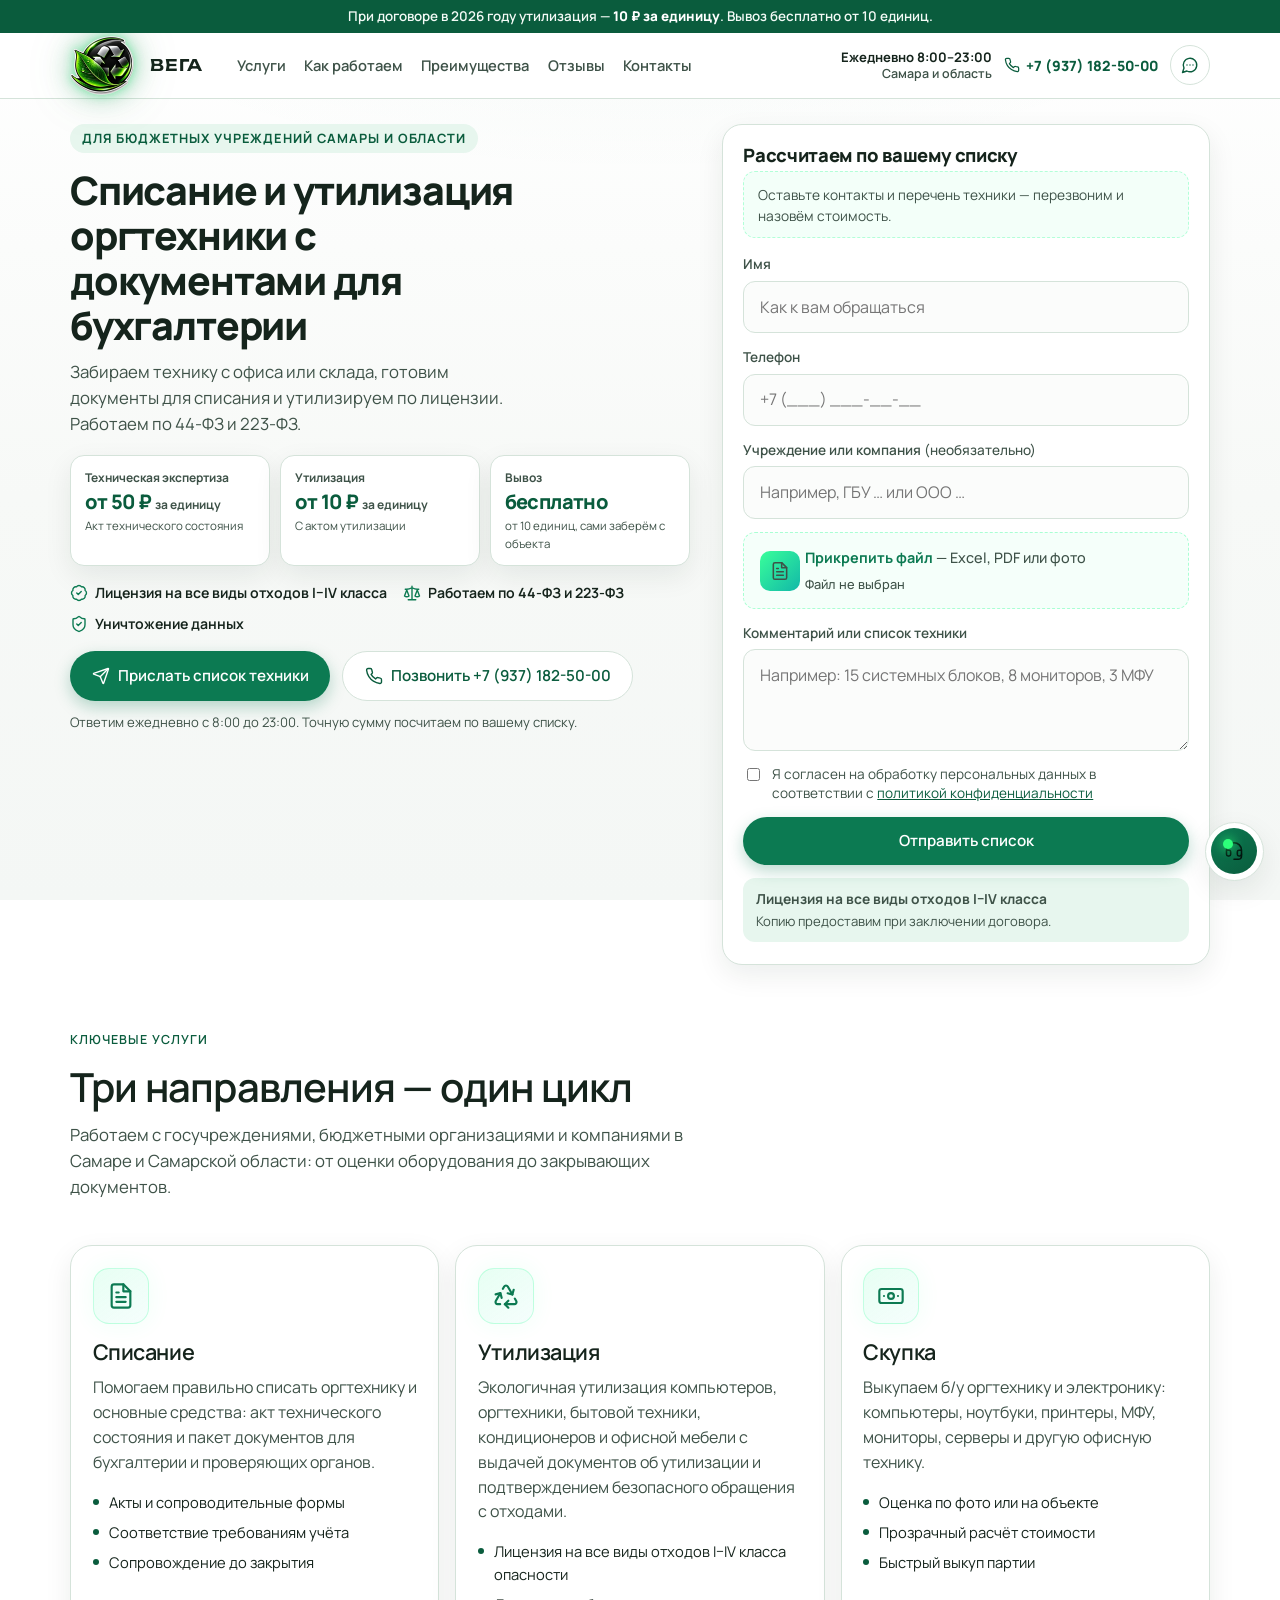
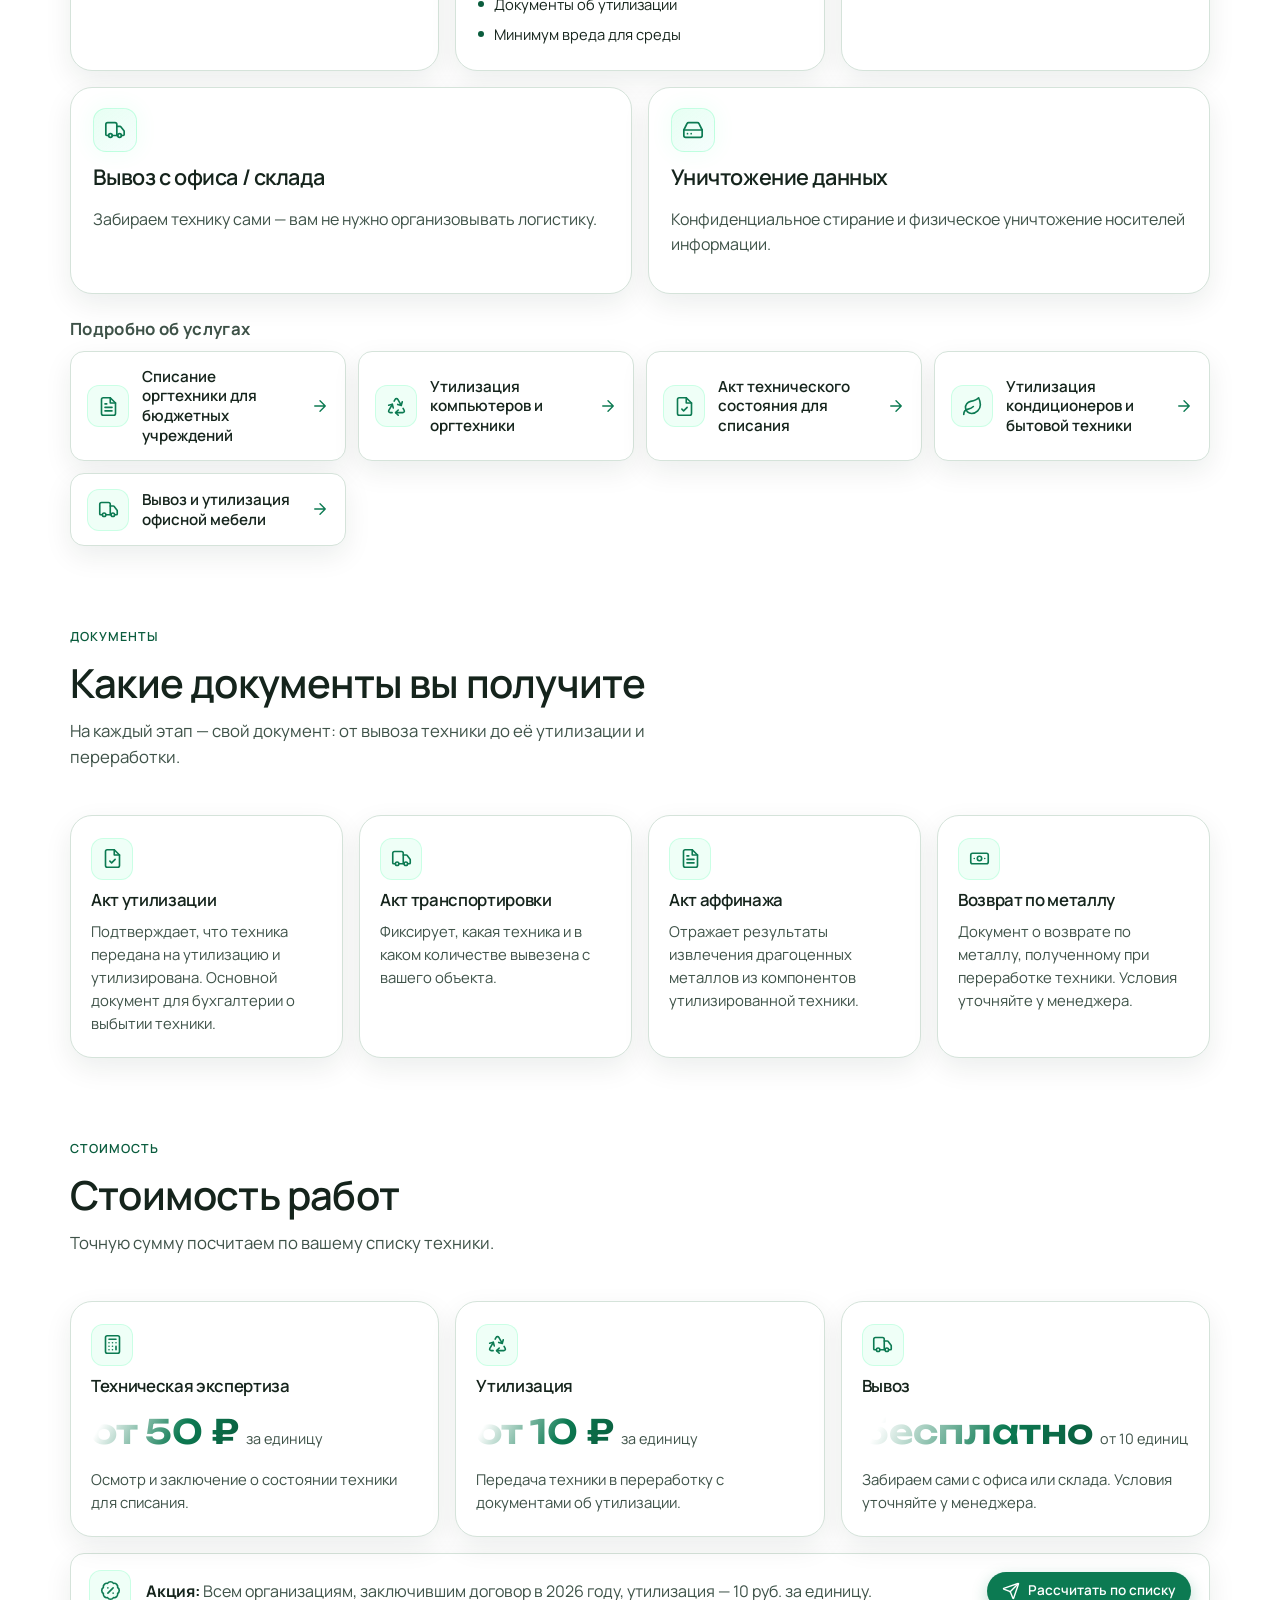
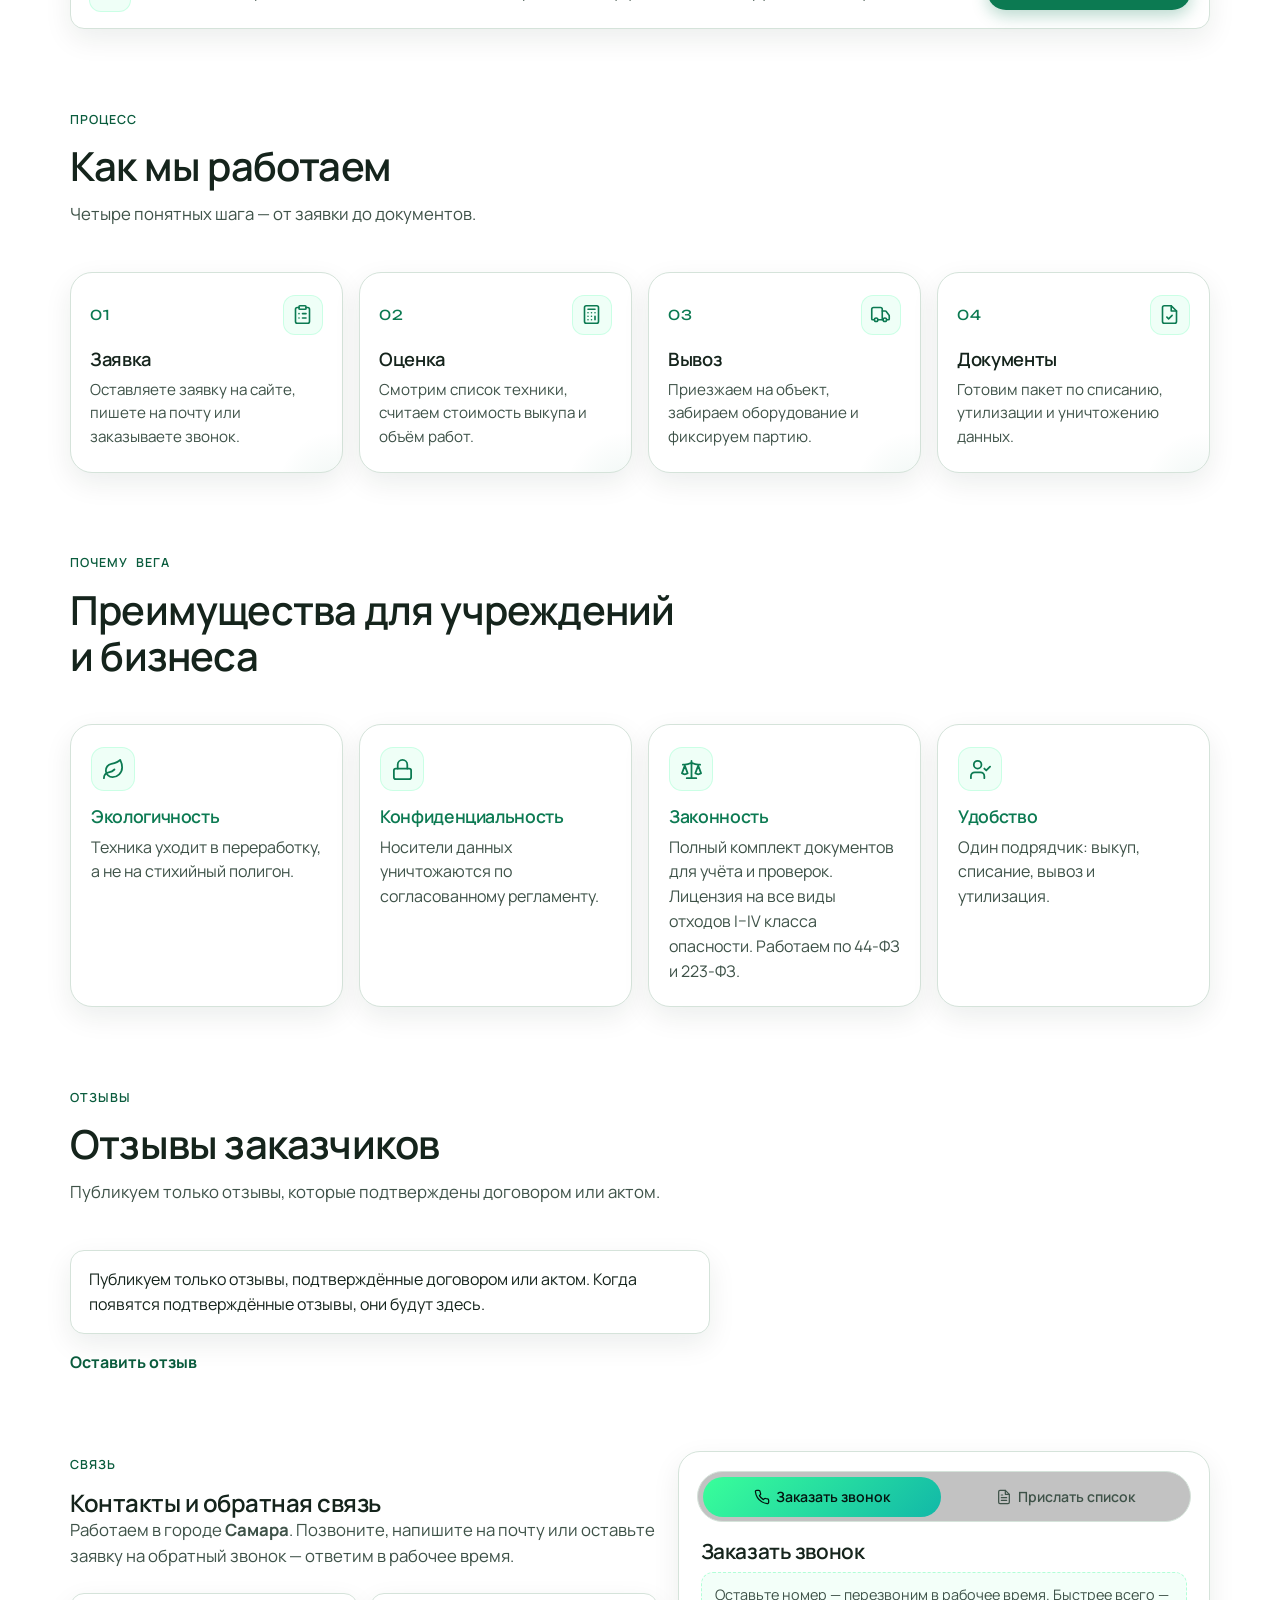
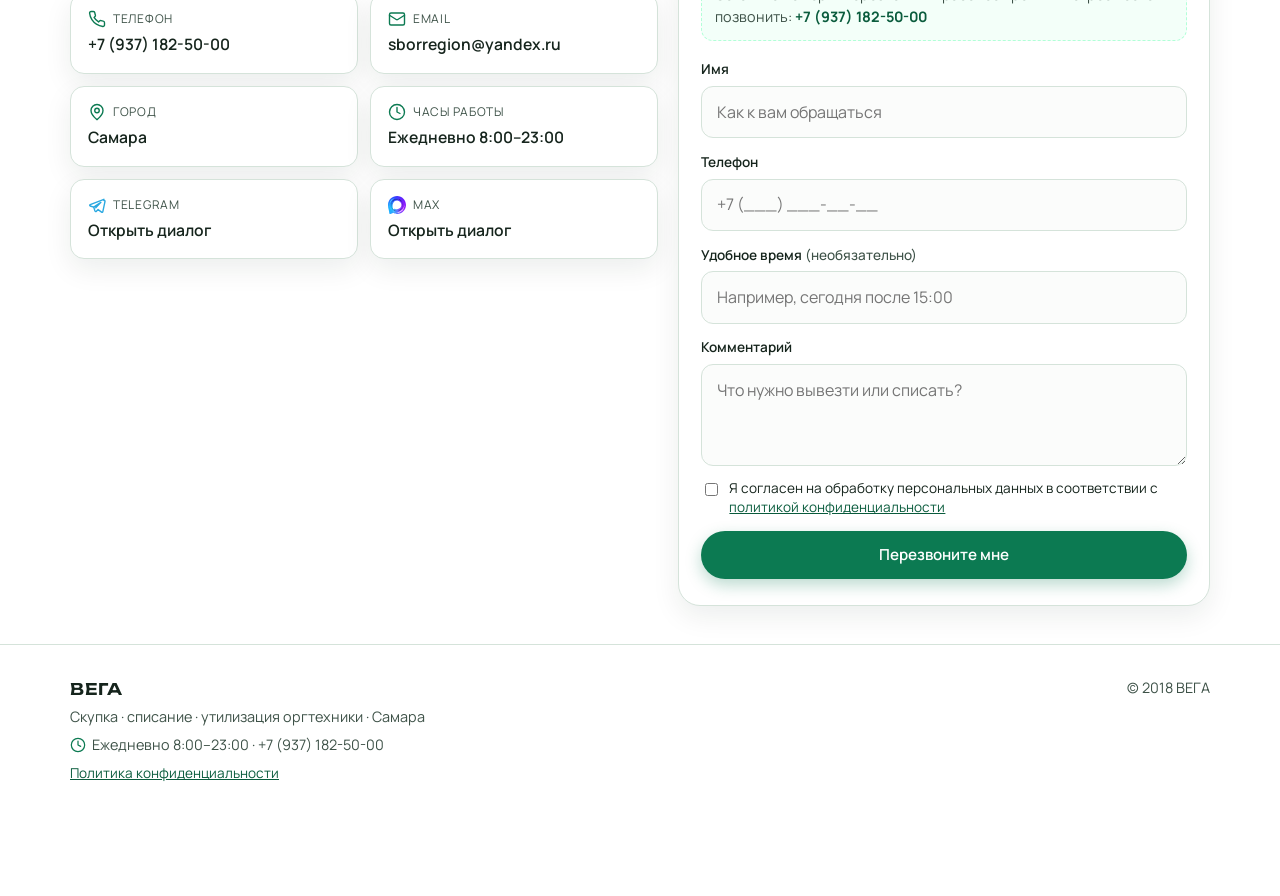
==== commit 24ff630f: "Шапка: новый логотип с подсветкой и официальный значок Max" ====
--- a/index.html
+++ b/index.html
@@ -57,7 +57,7 @@
     <script type="module" crossorigin src="/assets/index-v20261119e.js"></script>
     <link rel="stylesheet" crossorigin href="/assets/index-BDVqrncC.css">
     <link rel="stylesheet" href="/assets/extra-v20261121a.css">
-    <link rel="stylesheet" href="/assets/extra-v20261125a.css">
+    <link rel="stylesheet" href="/assets/extra-v20261125b.css">
     <script type="module" src="/assets/extra-v20261125a.js"></script>
   </head>
   <body>
@@ -74,7 +74,7 @@
     <header class="site-header glass" id="top">
       <div class="container header-inner">
         <a class="logo" href="#top" aria-label="ВЕГА — наверх">
-          <span class="lacq lacq--sm logo-mark logo-mark--img logo-shimmer" aria-hidden="true"><img src="/assets/vega-logo-sm.svg" width="46" height="46" alt="" decoding="async"/><span class="lacq-gloss"></span></span>
+          <span class="lacq lacq--sm logo-mark logo-mark--img logo-shimmer logo-mark--glow" aria-hidden="true"><img src="/assets/vega-logo-header.svg" width="64" height="59" alt="" decoding="async"/></span>
           <span class="logo-text" data-brand>ВЕГА</span>
         </a>
         <nav class="nav" aria-label="Основная навигация">
@@ -458,7 +458,7 @@
                 rel="noopener noreferrer"
                 data-messenger="max"
               >
-                <span class="channel-label"><svg class="ic" aria-hidden="true" focusable="false"><use href="#i-max"/></svg>Max</span>
+                <span class="channel-label"><img class="ic ic-max" src="/assets/max-icon.svg" alt="" width="18" height="18" decoding="async"/>Max</span>
                 <span class="channel-value">Открыть диалог</span>
               </a>
             </div>
@@ -593,7 +593,7 @@
             target="_blank"
             rel="noopener noreferrer"
           >
-            <svg class="ic" aria-hidden="true" focusable="false"><use href="#i-max"/></svg>Max
+            <img class="ic ic-max" src="/assets/max-icon.svg" alt="" width="18" height="18" decoding="async"/>Max
           </a>
           <a
             id="modal-tg"
--- a/assets/extra-v20261125b.css
+++ b/assets/extra-v20261125b.css
@@ -0,0 +1,403 @@
+/* Light theme, velvet background, logo shimmer, first-screen layout — v20261125a */
+:root{
+  color-scheme:light;
+  --bg-deep:#ffffff;
+  --bg-mid:#f6f8f6;
+  --graph:#f3f6f4;
+  --glass:#fffffff5;
+  --glass-strong:#ffffff;
+  --glass-border:#d5e3da;
+  --glass-highlight:#ffffff;
+  --text:#15241c;
+  --text-muted:#3e5248;
+  --neon:#0c7a52;
+  --neon-soft:#0c7a5226;
+  --cyan:#0a5c3d;
+  --cyan-soft:#0c7a5214;
+  --danger:#b42318;
+  --shadow-glow:0 10px 28px rgba(15,40,28,.08);
+  --header-h:64px;
+}
+
+html,body{background-color:#fff;color:var(--text)}
+body{
+  background-color:#fff;
+  background-image:
+    radial-gradient(ellipse 90% 50% at 50% -8%, rgba(12,122,82,.045), transparent 55%),
+    linear-gradient(180deg, #ffffff 0%, #f7f9f7 55%, #f4f7f5 100%),
+    url("data:image/svg+xml;utf8,<svg xmlns='http://www.w3.org/2000/svg' width='180' height='180'><filter id='n'><feTurbulence type='fractalNoise' baseFrequency='0.9' numOctaves='4' stitchTiles='stitch'/><feColorMatrix values='0 0 0 0 0.08  0 0 0 0 0.16  0 0 0 0 0.11  0 0 0 0.035 0'/></filter><rect width='100%' height='100%' filter='url(%23n)'/></svg>");
+  background-attachment:fixed,fixed,fixed;
+  background-size:auto,auto,180px 180px;
+}
+
+/* Hide the old dark stage; keep a very soft veil so the grain reads as matte velvet */
+.bg-stage{
+  background:
+    radial-gradient(900px 500px at 12% 0%, rgba(12,122,82,.04), transparent 60%),
+    radial-gradient(700px 420px at 92% 8%, rgba(10,92,61,.03), transparent 55%);
+  opacity:1;
+}
+.bg-stage .bg-orb{opacity:.18;filter:blur(80px);background:rgba(12,122,82,.18)!important}
+.bg-stage .bg-noise{opacity:.12}
+
+.glass{
+  background:#fff;
+  border:1px solid var(--glass-border);
+  -webkit-backdrop-filter:none;
+  backdrop-filter:none;
+  box-shadow:var(--shadow-glow);
+}
+
+.btn-primary{
+  color:#fff;
+  background:var(--neon);
+  box-shadow:0 6px 16px rgba(12,122,82,.28);
+}
+.btn-primary:hover{background:var(--cyan);color:#fff}
+.btn-secondary,.btn-ghost{
+  color:var(--cyan);
+  background:#fff;
+  border:1px solid var(--glass-border);
+}
+.btn-tg{background:#229ed9;color:#fff;border:0}
+
+/* Static promo, not a running line */
+.promo-ticker{display:none!important}
+.promo-bar{
+  background:var(--cyan);
+  color:#f3faf6;
+  font-size:.84rem;
+  font-weight:600;
+  text-align:center;
+  padding:.45rem 1rem;
+  line-height:1.4;
+  position:relative;
+  z-index:70;
+}
+.promo-bar strong{color:#fff;font-weight:800}
+
+/* Full-width light header */
+.site-header{
+  width:100%;
+  max-width:none;
+  margin:0;
+  top:0;
+  padding:0;
+  border-radius:0;
+  background:rgba(255,255,255,.92);
+  border:0;
+  border-bottom:1px solid var(--glass-border);
+  box-shadow:none;
+  -webkit-backdrop-filter:blur(10px);
+  backdrop-filter:blur(10px);
+}
+.site-header.glass{background:rgba(255,255,255,.92);box-shadow:none;border-radius:0;border:0;border-bottom:1px solid var(--glass-border)}
+.header-inner{max-width:1180px;margin:0 auto;padding:.55rem 1.25rem;gap:1.1rem}
+.logo-text{color:var(--text);letter-spacing:.04em}
+.nav a{color:var(--text-muted);font-weight:600}
+.nav a:hover{color:var(--cyan)}
+.header-phone{color:var(--cyan)!important;font-weight:800}
+.header-hours{text-align:right;line-height:1.25;font-size:.78rem;color:var(--text-muted);font-weight:600}
+.header-hours b{display:block;color:var(--text);font-size:.82rem}
+.nav-toggle span{background:var(--text)}
+
+/* Owner logo: bright cut-out, LED halo, thin shimmer. */
+.lacq-gloss{display:none!important;animation:none!important;opacity:0!important;background:none!important}
+.site-header,.header-inner,.logo{overflow:visible}
+.logo-mark.logo-mark--img,
+.logo-mark--glow{
+  width:64px;
+  height:59px;
+  margin:-6px 6px -6px 0;
+  background:none!important;
+  box-shadow:none!important;
+  border-radius:0!important;
+  overflow:visible;
+  position:relative;
+  flex:none;
+  display:block;
+  line-height:0;
+}
+.logo-mark--glow img,
+.logo-mark img,
+.logo-shimmer img,
+.lacq img{
+  width:100%;
+  height:100%;
+  object-fit:contain;
+  opacity:1!important;
+  filter:none!important;
+  -webkit-filter:none!important;
+  display:block;
+  position:relative;
+  z-index:1;
+}
+.logo-mark--glow{
+  filter:drop-shadow(0 0 5px rgba(46,230,120,.5)) drop-shadow(0 0 12px rgba(16,160,80,.3)) drop-shadow(0 0 20px rgba(10,120,60,.18));
+  animation:logo-breathe 3.4s ease-in-out infinite;
+}
+@keyframes logo-breathe{
+  0%,100%{filter:drop-shadow(0 0 5px rgba(46,230,120,.42)) drop-shadow(0 0 11px rgba(16,160,80,.26)) drop-shadow(0 0 18px rgba(10,120,60,.14))}
+  50%{filter:drop-shadow(0 0 8px rgba(80,255,150,.72)) drop-shadow(0 0 18px rgba(20,190,90,.42)) drop-shadow(0 0 28px rgba(10,140,70,.26))}
+}
+.logo-shimmer{
+  position:relative;
+  display:block;
+  overflow:visible;
+  border-radius:0;
+  line-height:0;
+}
+.logo-shimmer::after{
+  content:"";
+  position:absolute;
+  inset:-4%;
+  z-index:2;
+  pointer-events:none;
+  background:linear-gradient(115deg,transparent 0%,transparent 42%,rgba(255,255,255,0) 46%,rgba(255,255,255,.22) 50%,rgba(180,255,210,.1) 53%,transparent 58%,transparent 100%);
+  background-size:260% 100%;
+  background-position:130% 0;
+  animation:logo-shimmer 7.5s ease-in-out infinite;
+  mix-blend-mode:soft-light;
+  opacity:.65;
+}
+@keyframes logo-shimmer{
+  0%{background-position:130% 0}
+  100%{background-position:-40% 0}
+}
+@media (prefers-reduced-motion:reduce){
+  .logo-mark--glow{animation:none;filter:drop-shadow(0 0 6px rgba(46,230,120,.55)) drop-shadow(0 0 14px rgba(16,160,80,.32))}
+  .logo-shimmer::after{animation:none;display:none}
+}
+
+/* Official MAX icon, same size as other icons */
+img.ic-max,.ic-max{
+  width:1.15em;
+  height:1.15em;
+  display:inline-block;
+  object-fit:contain;
+  flex:none;
+  vertical-align:-.2em;
+}
+.channel-label .ic-max,.btn .ic-max,.channel-btn .ic-max,.btn-max .ic-max{
+  width:18px;
+  height:18px;
+}
+
+/* Reveal: always visible */
+[data-reveal],[data-reveal].is-visible{opacity:1!important;transform:none!important;transition:none!important}
+
+/* Home first screen */
+.hero{padding:1.6rem 0 1.4rem}
+.hero-grid{grid-template-columns:1.12fr .88fr;align-items:start;gap:2rem}
+.hero-copy .eyebrow{
+  display:inline-flex;align-items:center;gap:.45rem;
+  background:#e7f6ee;color:var(--cyan);
+  font-size:.8rem;font-weight:700;
+  padding:.28rem .75rem;border-radius:999px;
+  margin:0 0 .9rem;
+}
+.hero h1, .svc-title{
+  color:var(--text);
+  font-family:var(--font-body);
+  font-weight:800;
+  letter-spacing:-.03em;
+  font-size:clamp(1.7rem,3.4vw,2.45rem);
+  line-height:1.15;
+  max-width:18ch;
+  margin:0 0 .7rem;
+}
+.hero-line{max-width:none;font-size:inherit;font-weight:inherit;color:inherit}
+.hero-lead,.svc-lead{color:var(--text-muted);font-size:1.05rem;max-width:46ch;margin:.15rem 0 1.1rem}
+.hero-prices{display:grid;grid-template-columns:repeat(3,1fr);gap:.6rem;margin:0 0 1rem}
+.hero-price{
+  background:#fff;border:1px solid var(--glass-border);border-radius:14px;
+  padding:.8rem .85rem;box-shadow:var(--shadow-glow);
+}
+.hero-price .lab{font-size:.75rem;font-weight:700;color:var(--text-muted);margin-bottom:.15rem}
+.hero-price .val{font-size:1.25rem;font-weight:800;color:var(--cyan);letter-spacing:-.03em;line-height:1.2}
+.hero-price .val span{font-size:.75rem;font-weight:700;color:var(--text-muted);letter-spacing:0}
+.hero-price .hint{font-size:.72rem;color:var(--text-muted);margin-top:.2rem}
+.hero-trust{margin-top:.35rem}
+.hero-trust li{color:var(--text);font-weight:650}
+.hero-cta{margin-top:1rem}
+.hero-cta .btn-primary{min-height:50px}
+.hero-note{margin-top:.7rem;font-size:.82rem;color:var(--text-muted)}
+
+.hero-panel{
+  background:#fff;border:1px solid var(--glass-border);border-radius:20px;
+  box-shadow:var(--shadow-glow);padding:1.25rem 1.25rem 1.15rem;
+}
+.hero-panel h2{font-size:1.15rem;font-weight:800;margin:0 0 .3rem;font-family:var(--font-body)}
+.hero-panel .form-note{margin:0 0 1rem;font-size:.86rem}
+.hero-panel .lead-form label span{color:var(--text-muted)}
+.hero-panel input,.hero-panel textarea,.hero-panel select{
+  background:#fbfcfb;border:1px solid var(--glass-border);color:var(--text)
+}
+.license-text{
+  margin-top:.85rem;padding:.7rem .8rem;background:#e7f6ee;border-radius:12px;
+  font-size:.82rem;color:var(--text);line-height:1.45;
+}
+.license-text b{display:block;font-size:.86rem;margin-bottom:.15rem}
+
+.hero-stage,.shred-scene{display:none!important}
+
+/* Sections on light ground */
+.section-alt{background:transparent}
+.section-head h2,.svc-article h2,h2,h3{color:var(--text);font-family:var(--font-body)}
+.section-lead,.prose p,.prose li{color:var(--text-muted)}
+.prose{color:var(--text)}
+.price-val{color:var(--cyan)}
+.svc-link,.channel-btn,.form-card,.service-card,.doc-card,.price-card,.process-step,.benefit-card,.review-card{
+  background:#fff;color:var(--text)
+}
+
+/* Collapse empty reviews */
+.reviews-compact .reviews-empty{display:none}
+.reviews-compact .reviews-intro{
+  background:#fff;border:1px solid var(--glass-border);border-radius:14px;
+  padding:1rem 1.15rem;box-shadow:var(--shadow-glow);max-width:40rem;
+}
+.reviews-compact details.review-details{margin-top:1rem}
+.reviews-compact details.review-details>summary{
+  cursor:pointer;font-weight:700;color:var(--cyan);list-style:none;
+  display:inline-flex;align-items:center;gap:.4rem;
+}
+.reviews-compact details.review-details>summary::-webkit-details-marker{display:none}
+.reviews-compact .review-form-card{margin-top:.85rem}
+
+/* Sticky mobile bar */
+.mob-bar{
+  display:none;
+  position:fixed;left:0;right:0;bottom:0;z-index:80;
+  background:#fff;border-top:1px solid var(--glass-border);
+  padding:.6rem .75rem calc(.6rem + env(safe-area-inset-bottom));
+  gap:.5rem;
+  box-shadow:0 -8px 24px rgba(15,40,28,.06);
+}
+.mob-bar .btn{flex:1;min-height:48px;justify-content:center}
+
+@media (width<=980px){
+  .hero-grid,.svc-hero-grid{grid-template-columns:1fr}
+  .hero-prices{grid-template-columns:1fr}
+  .hero-price{display:flex;flex-wrap:wrap;align-items:baseline;justify-content:space-between;gap:.15rem .75rem}
+  .hero-price .hint{width:100%}
+  .hero h1,.svc-title{max-width:none}
+}
+@media (width<=720px){
+  .header-hours{display:none}
+  .header-inner{padding:.45rem .8rem}
+  .promo-bar{font-size:.78rem;padding:.4rem .7rem}
+  .hero{padding:1rem 0 5.5rem}
+  .svc-hero{padding-bottom:5.5rem}
+  .hero-cta{flex-direction:column;align-items:stretch}
+  .hero-cta .btn{width:100%;flex:1 1 auto}
+  .mob-bar{display:flex}
+  .chat-dock{bottom:4.8rem;right:.8rem}
+  body{padding-bottom:0}
+}
+
+/* Inputs and forms readable on white */
+.lead-form input,.lead-form textarea,.lead-form select,
+input,textarea,select{
+  color:var(--text);
+  background:#fbfcfb;
+  border-color:var(--glass-border);
+}
+.form-note,.muted,footer, .site-footer, .site-footer p, .footer-hours{color:var(--text-muted)}
+.site-footer{border-top:1px solid var(--glass-border);background:transparent}
+.crumbs a{color:var(--cyan)}
+.crumbs{color:var(--text-muted)}
+
+.chat-fab{
+  background:#fff;
+  border:1px solid var(--glass-border);
+  box-shadow:var(--shadow-glow);
+  color:var(--text);
+}
+.chat-fab-status{color:var(--neon)}
+
+.svc-aside{background:#fff}
+.svc-points li{color:var(--text)}
+
+/* Contrast: links and prices stay clearly readable (AA) */
+a{color:var(--cyan)}
+.header-phone,.nav a{text-decoration:none}
+
+
+/* Guard: icons, honeypot, header phone on mobile, compact chat */
+.ic{width:1.15em;height:1.15em;flex:none;display:inline-block;vertical-align:-.2em;max-width:none}
+.btn .ic{width:18px;height:18px}
+.header-phone{display:inline-flex;align-items:center;gap:.4rem;white-space:nowrap}
+.header-phone .ic{width:16px;height:16px}
+.hero-trust li .ic{width:18px;height:18px;color:var(--neon)}
+.hp-field{position:absolute!important;left:-9999px!important;width:1px;height:1px;overflow:hidden;opacity:0}
+.site-header .header-actions .btn-sm[data-open-messenger]{font-size:0;gap:0;width:40px;min-height:40px;padding:0}
+.site-header .header-actions .btn-sm[data-open-messenger] .ic{width:18px;height:18px}
+.file-drop:hover,.file-drop:focus-within{background:#e7f6ee}
+
+@media (width<=720px){
+  .header-hours{display:none!important}
+  .header-actions{display:flex!important;margin-left:auto;margin-right:.4rem;gap:.35rem}
+  .header-actions .btn-sm[data-open-messenger]{display:none}
+  .header-phone{display:inline-flex!important;font-size:.82rem}
+  .nav{display:none}
+  .site-header.is-open .nav{display:flex}
+  .site-header.is-open .header-actions .btn-sm[data-open-messenger]{display:inline-flex}
+  .chat-fab-body{display:none}
+  .chat-fab{padding:.35rem;gap:0;border-radius:50%}
+  .chat-fab .chat-avatar{width:46px;height:46px}
+}
+
+/* Hero and existing forms: one field per row, light fields */
+#hero-file-form,
+form[data-lead-kind]{gap:.85rem;display:grid}
+#hero-file-form label,
+form[data-lead-kind] label{gap:.35rem;display:grid}
+#hero-file-form label span,
+form[data-lead-kind] label span{font-size:.85rem;font-weight:600}
+#hero-file-form label em,
+form[data-lead-kind] label em{color:var(--text-muted);font-style:normal;font-weight:500}
+#hero-file-form input:not([type=checkbox]):not([type=file]),
+#hero-file-form textarea,
+form[data-lead-kind] input:not([type=checkbox]):not([type=file]),
+form[data-lead-kind] textarea,
+#callback-form input,
+#callback-form textarea,
+#file-form input:not([type=checkbox]):not([type=file]),
+#file-form textarea,
+#review-form input:not([type=checkbox]):not([type=file]),
+#review-form select,
+#review-form textarea{
+  border:1px solid var(--glass-border);
+  width:100%;
+  background:#fbfcfb !important;
+  color:var(--text) !important;
+  border-radius:12px;
+  outline:none;
+  padding:.8rem .95rem;
+  box-sizing:border-box;
+}
+#hero-file-form input:focus,
+#hero-file-form textarea:focus,
+form[data-lead-kind] input:focus,
+form[data-lead-kind] textarea:focus{
+  border-color:var(--neon);
+  box-shadow:0 0 0 3px var(--neon-soft);
+}
+
+/* Compact messenger button on all screens: do not cover the form submit */
+.chat-fab-body{display:none !important}
+.chat-fab{padding:.35rem;gap:0;border-radius:50%}
+.chat-fab .chat-avatar{width:46px;height:46px}
+.chat-dock{right:1rem;bottom:1.2rem}
+@media (width<=720px){
+  .chat-dock{bottom:4.8rem;right:.8rem}
+}
+.hero-panel{padding-bottom:1.4rem}
+.hero-panel .license-text{margin-top:.85rem;font-size:.82rem;line-height:1.45;color:var(--text-muted)}
+
+/* Shorter service pages: less empty space, content stays visible */
+.section{padding-top:2.4rem;padding-bottom:2.4rem}
+.svc-body{padding-top:1.6rem}
+.svc-article.prose h2{margin-top:1.6rem}
+.svc-article.prose h2:first-child{margin-top:0}
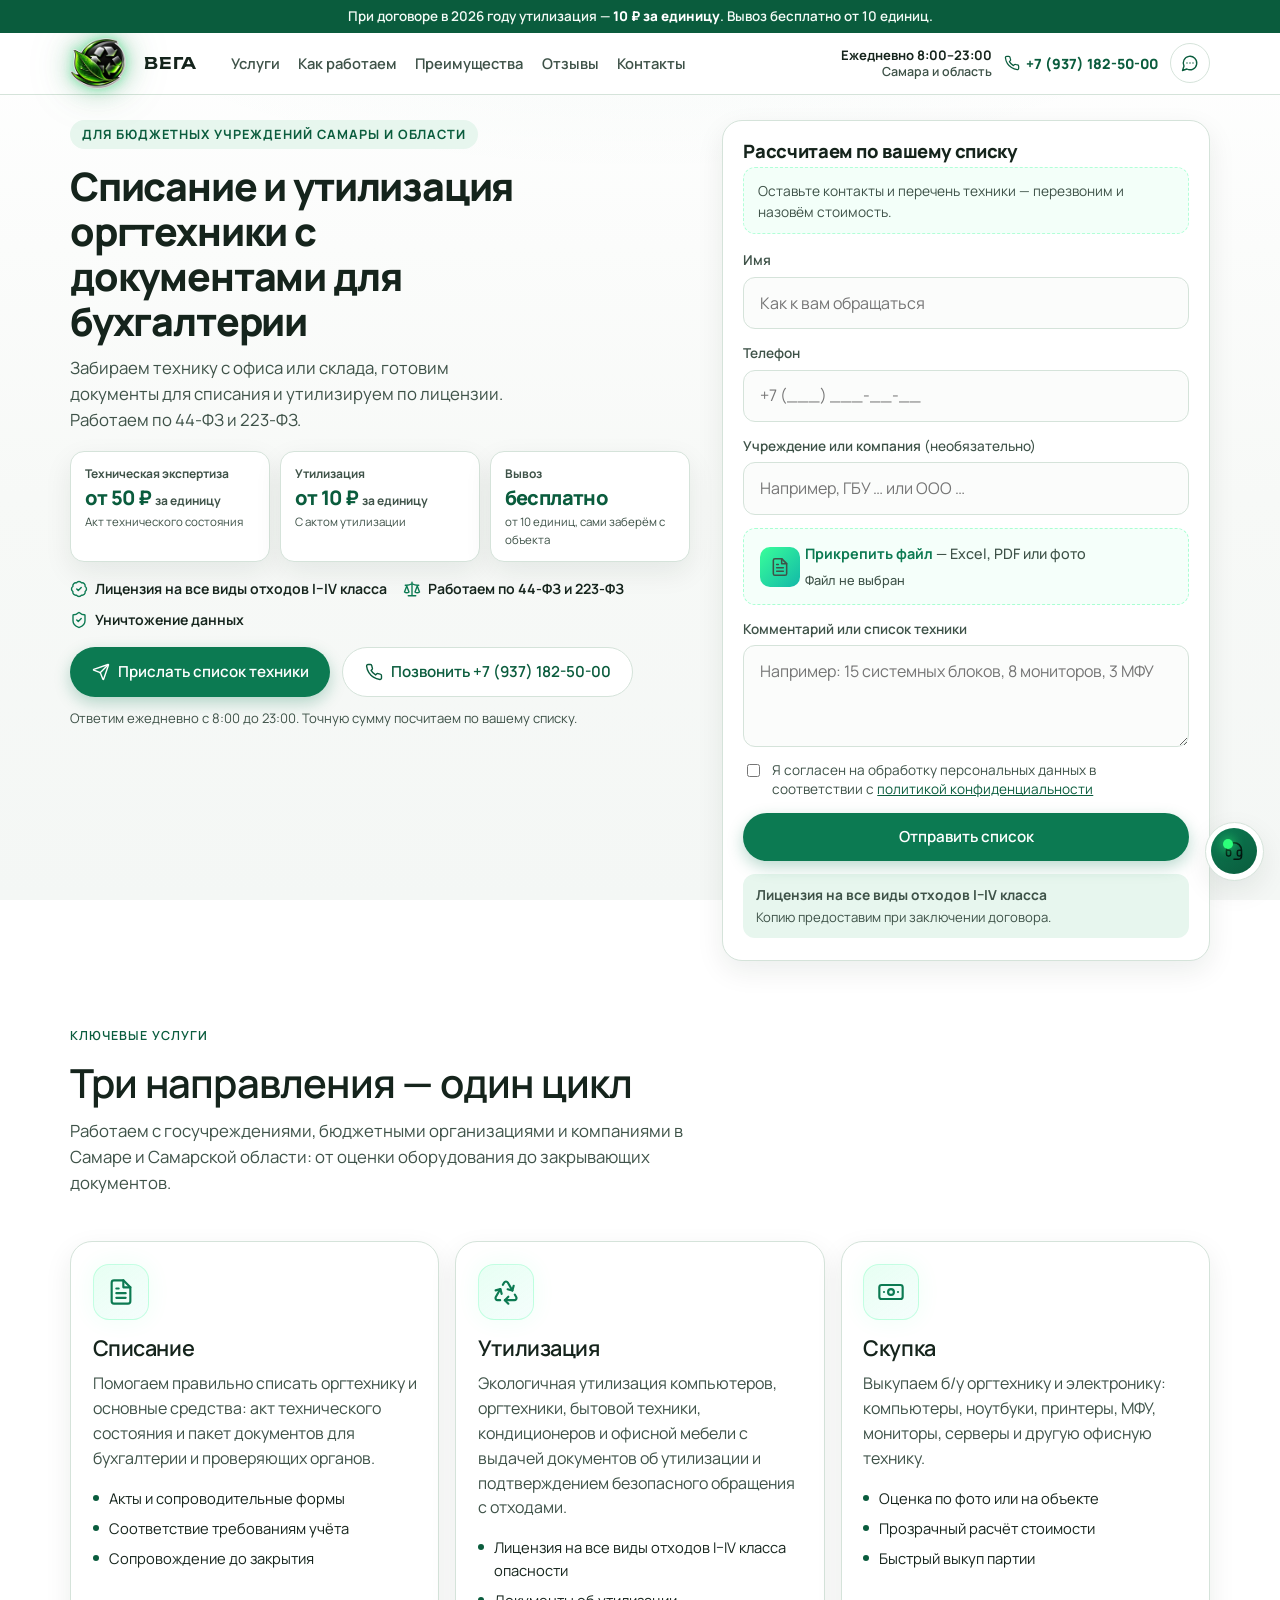
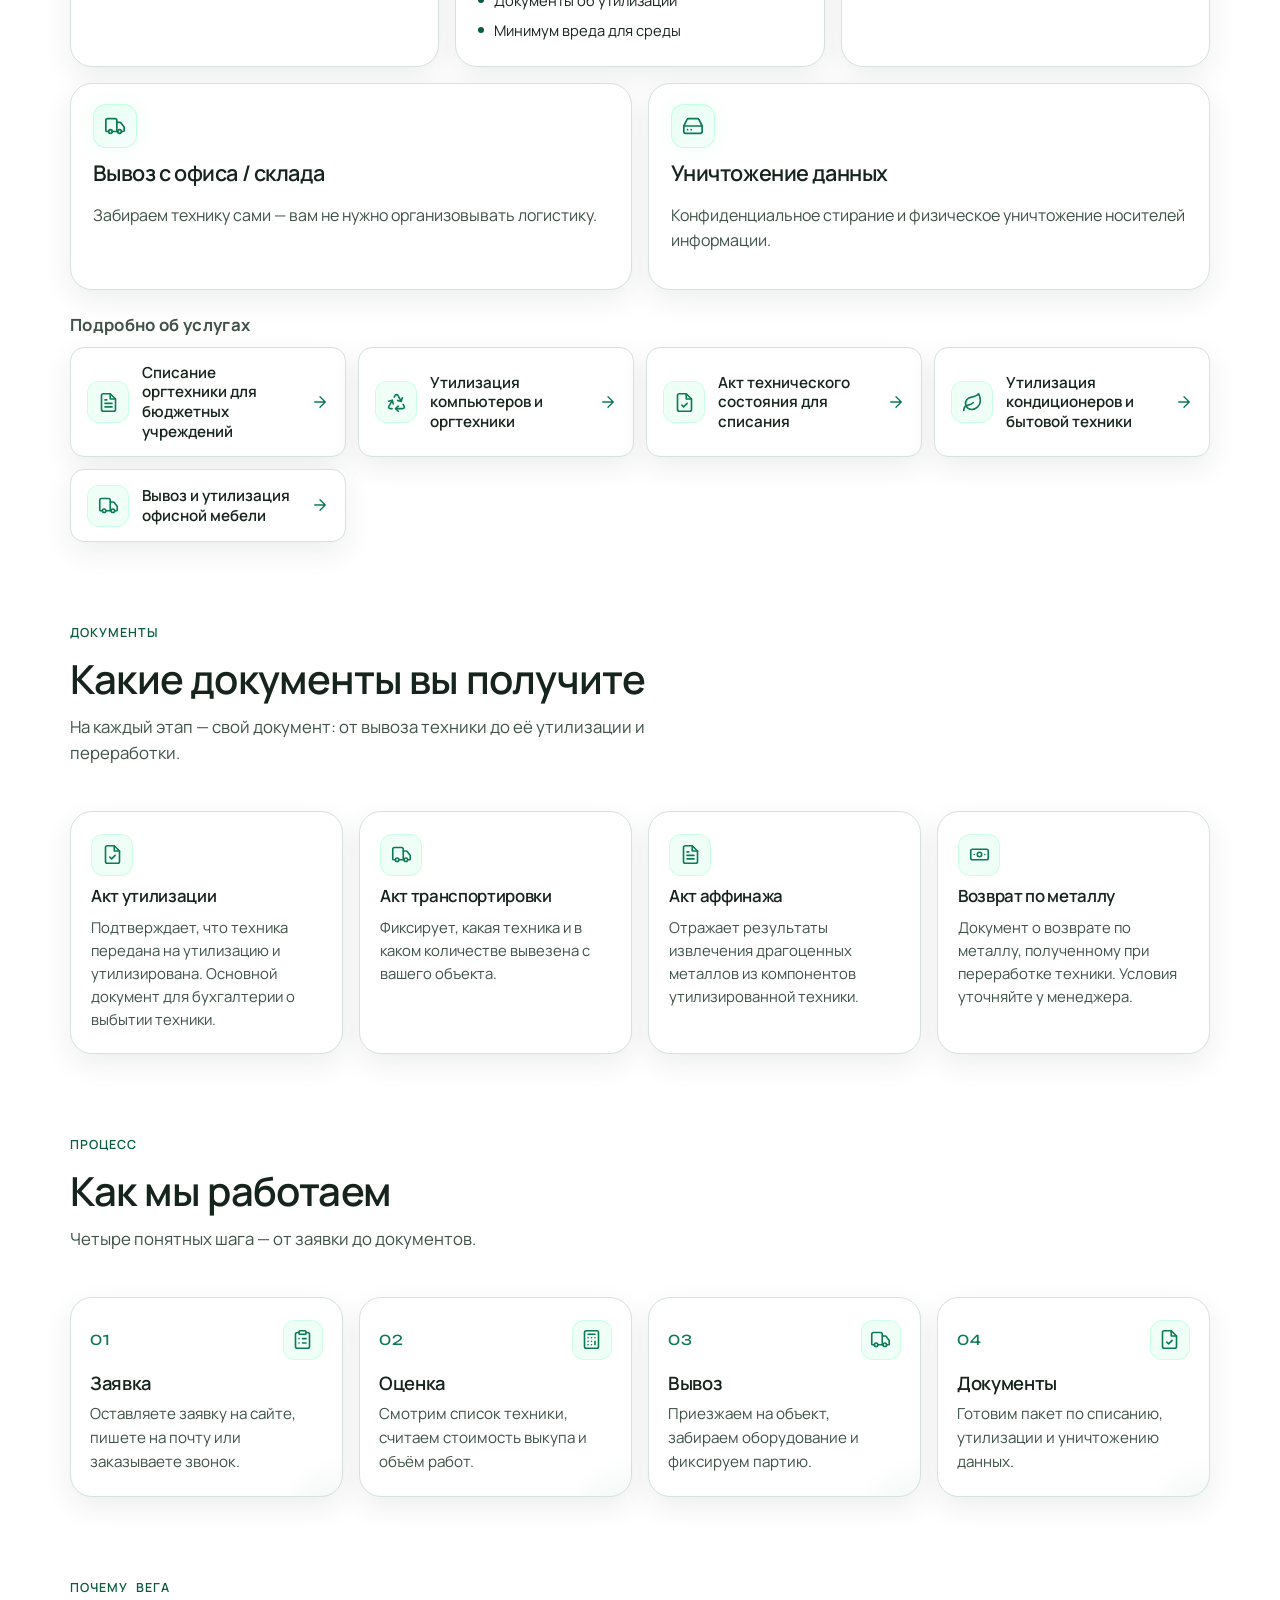
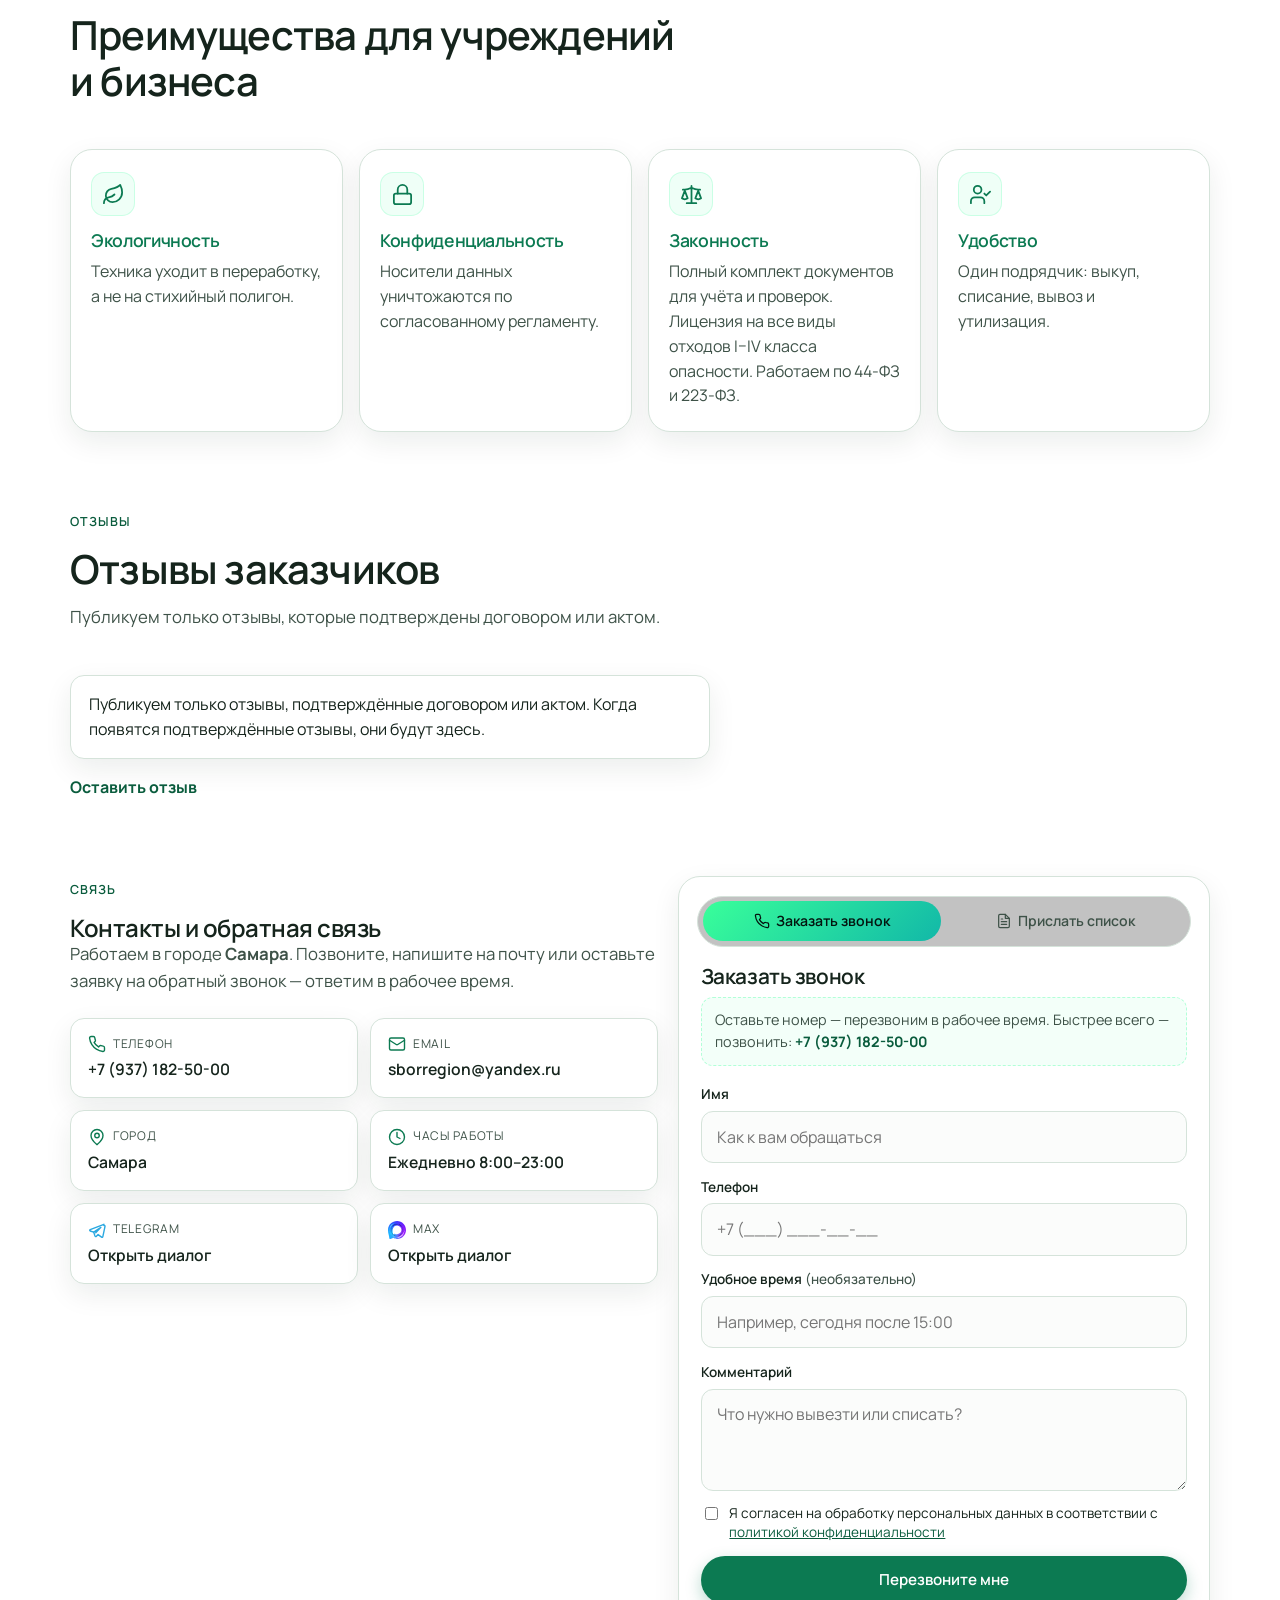
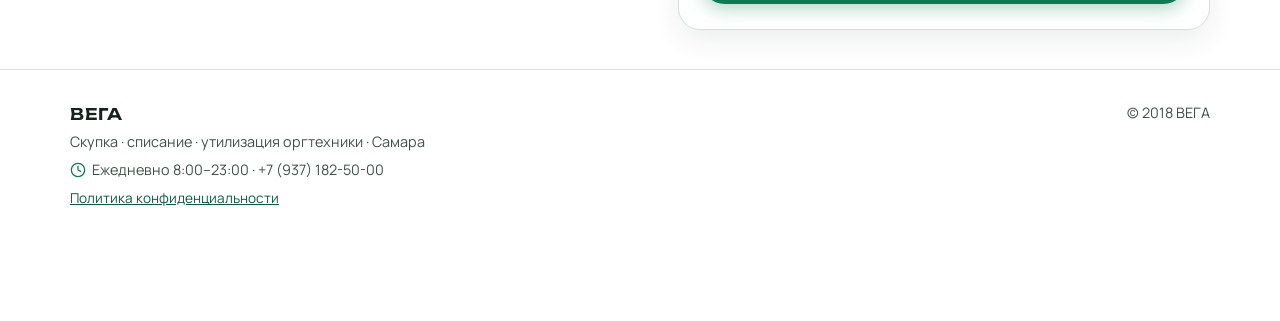
==== commit fe2c2a2f: "Крупнее логотип в шапке; на главной убран повтор блока цен" ====
--- a/index.html
+++ b/index.html
@@ -57,7 +57,7 @@
     <script type="module" crossorigin src="/assets/index-v20261119e.js"></script>
     <link rel="stylesheet" crossorigin href="/assets/index-BDVqrncC.css">
     <link rel="stylesheet" href="/assets/extra-v20261121a.css">
-    <link rel="stylesheet" href="/assets/extra-v20261125b.css">
+    <link rel="stylesheet" href="/assets/extra-v20261125c.css">
     <script type="module" src="/assets/extra-v20261125a.js"></script>
   </head>
   <body>
@@ -74,7 +74,7 @@
     <header class="site-header glass" id="top">
       <div class="container header-inner">
         <a class="logo" href="#top" aria-label="ВЕГА — наверх">
-          <span class="lacq lacq--sm logo-mark logo-mark--img logo-shimmer logo-mark--glow" aria-hidden="true"><img src="/assets/vega-logo-header.svg" width="64" height="59" alt="" decoding="async"/></span>
+          <span class="lacq lacq--sm logo-mark logo-mark--img logo-shimmer logo-mark--glow" aria-hidden="true"><img src="/assets/vega-logo-header.svg" width="56" height="51" alt="" decoding="async"/></span>
           <span class="logo-text" data-brand>ВЕГА</span>
         </a>
         <nav class="nav" aria-label="Основная навигация">
@@ -112,7 +112,7 @@
             <h1>Списание и утилизация оргтехники с документами для бухгалтерии</h1>
             <p class="hero-lead">Забираем технику с офиса или склада, готовим документы для списания и утилизируем по лицензии. Работаем по 44-ФЗ и 223-ФЗ.</p>
             
-            <div class="hero-prices" aria-label="Стоимость работ">
+            <div class="hero-prices" id="prices" aria-label="Стоимость работ">
               <div class="hero-price">
                 <div class="lab">Техническая экспертиза</div>
                 <div class="val">от 50 ₽ <span>за единицу</span></div>
@@ -255,22 +255,6 @@
             <p class="section-lead">На каждый этап — свой документ: от вывоза техники до её утилизации и переработки.</p>
           </div>
           <div class="docs-grid"><article class="glass doc-card" data-reveal><span class="doc-ic" aria-hidden="true"><svg class="ic" aria-hidden="true" focusable="false"><use href="#i-file-check"/></svg></span><h3>Акт утилизации</h3><p>Подтверждает, что техника передана на утилизацию и утилизирована. Основной документ для бухгалтерии о выбытии техники.</p></article><article class="glass doc-card" data-reveal><span class="doc-ic" aria-hidden="true"><svg class="ic" aria-hidden="true" focusable="false"><use href="#i-truck"/></svg></span><h3>Акт транспортировки</h3><p>Фиксирует, какая техника и в каком количестве вывезена с вашего объекта.</p></article><article class="glass doc-card" data-reveal><span class="doc-ic" aria-hidden="true"><svg class="ic" aria-hidden="true" focusable="false"><use href="#i-file-text"/></svg></span><h3>Акт аффинажа</h3><p>Отражает результаты извлечения драгоценных металлов из компонентов утилизированной техники.</p></article><article class="glass doc-card" data-reveal><span class="doc-ic" aria-hidden="true"><svg class="ic" aria-hidden="true" focusable="false"><use href="#i-banknote"/></svg></span><h3>Возврат по металлу</h3><p>Документ о возврате по металлу, полученному при переработке техники. Условия уточняйте у менеджера.</p></article></div>
-        </div>
-      </section>
-
-      <section class="section" id="prices">
-        <div class="container">
-          <div class="section-head">
-            <p class="eyebrow">Стоимость</p>
-            <h2>Стоимость работ</h2>
-            <p class="section-lead">Точную сумму посчитаем по вашему списку техники.</p>
-          </div>
-          <div class="prices-grid"><article class="glass price-card" data-reveal><span class="doc-ic" aria-hidden="true"><svg class="ic" aria-hidden="true" focusable="false"><use href="#i-calculator"/></svg></span><h3>Техническая экспертиза</h3><p class="price-val"><b>от 50 ₽</b> <span>за единицу</span></p><p>Осмотр и заключение о состоянии техники для списания.</p></article><article class="glass price-card" data-reveal><span class="doc-ic" aria-hidden="true"><svg class="ic" aria-hidden="true" focusable="false"><use href="#i-recycle"/></svg></span><h3>Утилизация</h3><p class="price-val"><b>от 10 ₽</b> <span>за единицу</span></p><p>Передача техники в переработку с документами об утилизации.</p></article><article class="glass price-card" data-reveal><span class="doc-ic" aria-hidden="true"><svg class="ic" aria-hidden="true" focusable="false"><use href="#i-truck"/></svg></span><h3>Вывоз</h3><p class="price-val"><b>бесплатно</b> <span>от 10 единиц</span></p><p>Забираем сами с офиса или склада. Условия уточняйте у менеджера.</p></article></div>
-          <div class="glass price-note" data-reveal>
-            <span class="doc-ic" aria-hidden="true"><svg class="ic" aria-hidden="true" focusable="false"><use href="#i-badge-percent"/></svg></span>
-            <p><b>Акция:</b> Всем организациям, заключившим договор в 2026 году, утилизация — 10 руб. за единицу.</p>
-            <a class="btn btn-primary btn-sm" href="#callback" data-lead-tab="file"><svg class="ic" aria-hidden="true" focusable="false"><use href="#i-send"/></svg>Рассчитать по списку</a>
-          </div>
         </div>
       </section>
 
--- a/assets/extra-v20261125c.css
+++ b/assets/extra-v20261125c.css
@@ -0,0 +1,412 @@
+/* Light theme, velvet background, logo shimmer, first-screen layout — v20261125a */
+:root{
+  color-scheme:light;
+  --bg-deep:#ffffff;
+  --bg-mid:#f6f8f6;
+  --graph:#f3f6f4;
+  --glass:#fffffff5;
+  --glass-strong:#ffffff;
+  --glass-border:#d5e3da;
+  --glass-highlight:#ffffff;
+  --text:#15241c;
+  --text-muted:#3e5248;
+  --neon:#0c7a52;
+  --neon-soft:#0c7a5226;
+  --cyan:#0a5c3d;
+  --cyan-soft:#0c7a5214;
+  --danger:#b42318;
+  --shadow-glow:0 10px 28px rgba(15,40,28,.08);
+  --header-h:64px;
+}
+
+html,body{background-color:#fff;color:var(--text)}
+body{
+  background-color:#fff;
+  background-image:
+    radial-gradient(ellipse 90% 50% at 50% -8%, rgba(12,122,82,.045), transparent 55%),
+    linear-gradient(180deg, #ffffff 0%, #f7f9f7 55%, #f4f7f5 100%),
+    url("data:image/svg+xml;utf8,<svg xmlns='http://www.w3.org/2000/svg' width='180' height='180'><filter id='n'><feTurbulence type='fractalNoise' baseFrequency='0.9' numOctaves='4' stitchTiles='stitch'/><feColorMatrix values='0 0 0 0 0.08  0 0 0 0 0.16  0 0 0 0 0.11  0 0 0 0.035 0'/></filter><rect width='100%' height='100%' filter='url(%23n)'/></svg>");
+  background-attachment:fixed,fixed,fixed;
+  background-size:auto,auto,180px 180px;
+}
+
+/* Hide the old dark stage; keep a very soft veil so the grain reads as matte velvet */
+.bg-stage{
+  background:
+    radial-gradient(900px 500px at 12% 0%, rgba(12,122,82,.04), transparent 60%),
+    radial-gradient(700px 420px at 92% 8%, rgba(10,92,61,.03), transparent 55%);
+  opacity:1;
+}
+.bg-stage .bg-orb{opacity:.18;filter:blur(80px);background:rgba(12,122,82,.18)!important}
+.bg-stage .bg-noise{opacity:.12}
+
+.glass{
+  background:#fff;
+  border:1px solid var(--glass-border);
+  -webkit-backdrop-filter:none;
+  backdrop-filter:none;
+  box-shadow:var(--shadow-glow);
+}
+
+.btn-primary{
+  color:#fff;
+  background:var(--neon);
+  box-shadow:0 6px 16px rgba(12,122,82,.28);
+}
+.btn-primary:hover{background:var(--cyan);color:#fff}
+.btn-secondary,.btn-ghost{
+  color:var(--cyan);
+  background:#fff;
+  border:1px solid var(--glass-border);
+}
+.btn-tg{background:#229ed9;color:#fff;border:0}
+
+/* Static promo, not a running line */
+.promo-ticker{display:none!important}
+.promo-bar{
+  background:var(--cyan);
+  color:#f3faf6;
+  font-size:.84rem;
+  font-weight:600;
+  text-align:center;
+  padding:.45rem 1rem;
+  line-height:1.4;
+  position:relative;
+  z-index:70;
+}
+.promo-bar strong{color:#fff;font-weight:800}
+
+/* Full-width light header */
+.site-header{
+  width:100%;
+  max-width:none;
+  margin:0;
+  top:0;
+  padding:0;
+  border-radius:0;
+  background:rgba(255,255,255,.92);
+  border:0;
+  border-bottom:1px solid var(--glass-border);
+  box-shadow:none;
+  -webkit-backdrop-filter:blur(10px);
+  backdrop-filter:blur(10px);
+}
+.site-header.glass{background:rgba(255,255,255,.92);box-shadow:none;border-radius:0;border:0;border-bottom:1px solid var(--glass-border)}
+.header-inner{max-width:1180px;margin:0 auto;padding:.55rem 1.25rem;gap:1.1rem}
+.logo-text{color:var(--text);letter-spacing:.04em}
+.nav a{color:var(--text-muted);font-weight:600}
+.nav a:hover{color:var(--cyan)}
+.header-phone{color:var(--cyan)!important;font-weight:800}
+.header-hours{text-align:right;line-height:1.25;font-size:.78rem;color:var(--text-muted);font-weight:600}
+.header-hours b{display:block;color:var(--text);font-size:.82rem}
+.nav-toggle span{background:var(--text)}
+
+/* Owner logo: bright cut-out, LED halo, thin shimmer. */
+.lacq-gloss{display:none!important;animation:none!important;opacity:0!important;background:none!important}
+.site-header,.header-inner,.logo{overflow:visible}
+.logo-mark.logo-mark--img,
+.logo-mark--glow{
+  width:56px !important;
+  height:51px !important;
+  margin:-4px 8px -4px 0;
+  background:none!important;
+  box-shadow:none!important;
+  border-radius:0!important;
+  overflow:visible;
+  position:relative;
+  flex:none;
+  display:block;
+  line-height:0;
+}
+.logo-mark--glow img,
+.logo-mark img,
+.logo-shimmer img,
+.lacq img{
+  width:100%;
+  height:100%;
+  object-fit:contain;
+  opacity:1!important;
+  filter:none!important;
+  -webkit-filter:none!important;
+  display:block;
+  position:relative;
+  z-index:1;
+}
+.logo-mark--glow{
+  filter:drop-shadow(0 0 5px rgba(46,230,120,.5)) drop-shadow(0 0 12px rgba(16,160,80,.3)) drop-shadow(0 0 20px rgba(10,120,60,.18));
+  animation:logo-breathe 3.4s ease-in-out infinite;
+}
+@keyframes logo-breathe{
+  0%,100%{filter:drop-shadow(0 0 5px rgba(46,230,120,.42)) drop-shadow(0 0 11px rgba(16,160,80,.26)) drop-shadow(0 0 18px rgba(10,120,60,.14))}
+  50%{filter:drop-shadow(0 0 8px rgba(80,255,150,.72)) drop-shadow(0 0 18px rgba(20,190,90,.42)) drop-shadow(0 0 28px rgba(10,140,70,.26))}
+}
+.logo-shimmer{
+  position:relative;
+  display:block;
+  overflow:visible;
+  border-radius:0;
+  line-height:0;
+}
+.logo-shimmer::after{
+  content:"";
+  position:absolute;
+  inset:-4%;
+  z-index:2;
+  pointer-events:none;
+  background:linear-gradient(115deg,transparent 0%,transparent 42%,rgba(255,255,255,0) 46%,rgba(255,255,255,.22) 50%,rgba(180,255,210,.1) 53%,transparent 58%,transparent 100%);
+  background-size:260% 100%;
+  background-position:130% 0;
+  animation:logo-shimmer 7.5s ease-in-out infinite;
+  mix-blend-mode:soft-light;
+  opacity:.65;
+}
+@keyframes logo-shimmer{
+  0%{background-position:130% 0}
+  100%{background-position:-40% 0}
+}
+@media (prefers-reduced-motion:reduce){
+  .logo-mark--glow{animation:none;filter:drop-shadow(0 0 6px rgba(46,230,120,.55)) drop-shadow(0 0 14px rgba(16,160,80,.32))}
+  .logo-shimmer::after{animation:none;display:none}
+}
+
+
+@media (width<=720px){
+  .logo-mark.logo-mark--img,
+  .logo-mark--glow{
+    width:44px !important;
+    height:40px !important;
+    margin:-2px 6px -2px 0;
+  }
+}
+/* Official MAX icon, same size as other icons */
+img.ic-max,.ic-max{
+  width:1.15em;
+  height:1.15em;
+  display:inline-block;
+  object-fit:contain;
+  flex:none;
+  vertical-align:-.2em;
+}
+.channel-label .ic-max,.btn .ic-max,.channel-btn .ic-max,.btn-max .ic-max{
+  width:18px;
+  height:18px;
+}
+
+/* Reveal: always visible */
+[data-reveal],[data-reveal].is-visible{opacity:1!important;transform:none!important;transition:none!important}
+
+/* Home first screen */
+.hero{padding:1.6rem 0 1.4rem}
+.hero-grid{grid-template-columns:1.12fr .88fr;align-items:start;gap:2rem}
+.hero-copy .eyebrow{
+  display:inline-flex;align-items:center;gap:.45rem;
+  background:#e7f6ee;color:var(--cyan);
+  font-size:.8rem;font-weight:700;
+  padding:.28rem .75rem;border-radius:999px;
+  margin:0 0 .9rem;
+}
+.hero h1, .svc-title{
+  color:var(--text);
+  font-family:var(--font-body);
+  font-weight:800;
+  letter-spacing:-.03em;
+  font-size:clamp(1.7rem,3.4vw,2.45rem);
+  line-height:1.15;
+  max-width:18ch;
+  margin:0 0 .7rem;
+}
+.hero-line{max-width:none;font-size:inherit;font-weight:inherit;color:inherit}
+.hero-lead,.svc-lead{color:var(--text-muted);font-size:1.05rem;max-width:46ch;margin:.15rem 0 1.1rem}
+.hero-prices{display:grid;grid-template-columns:repeat(3,1fr);gap:.6rem;margin:0 0 1rem}
+.hero-price{
+  background:#fff;border:1px solid var(--glass-border);border-radius:14px;
+  padding:.8rem .85rem;box-shadow:var(--shadow-glow);
+}
+.hero-price .lab{font-size:.75rem;font-weight:700;color:var(--text-muted);margin-bottom:.15rem}
+.hero-price .val{font-size:1.25rem;font-weight:800;color:var(--cyan);letter-spacing:-.03em;line-height:1.2}
+.hero-price .val span{font-size:.75rem;font-weight:700;color:var(--text-muted);letter-spacing:0}
+.hero-price .hint{font-size:.72rem;color:var(--text-muted);margin-top:.2rem}
+.hero-trust{margin-top:.35rem}
+.hero-trust li{color:var(--text);font-weight:650}
+.hero-cta{margin-top:1rem}
+.hero-cta .btn-primary{min-height:50px}
+.hero-note{margin-top:.7rem;font-size:.82rem;color:var(--text-muted)}
+
+.hero-panel{
+  background:#fff;border:1px solid var(--glass-border);border-radius:20px;
+  box-shadow:var(--shadow-glow);padding:1.25rem 1.25rem 1.15rem;
+}
+.hero-panel h2{font-size:1.15rem;font-weight:800;margin:0 0 .3rem;font-family:var(--font-body)}
+.hero-panel .form-note{margin:0 0 1rem;font-size:.86rem}
+.hero-panel .lead-form label span{color:var(--text-muted)}
+.hero-panel input,.hero-panel textarea,.hero-panel select{
+  background:#fbfcfb;border:1px solid var(--glass-border);color:var(--text)
+}
+.license-text{
+  margin-top:.85rem;padding:.7rem .8rem;background:#e7f6ee;border-radius:12px;
+  font-size:.82rem;color:var(--text);line-height:1.45;
+}
+.license-text b{display:block;font-size:.86rem;margin-bottom:.15rem}
+
+.hero-stage,.shred-scene{display:none!important}
+
+/* Sections on light ground */
+.section-alt{background:transparent}
+.section-head h2,.svc-article h2,h2,h3{color:var(--text);font-family:var(--font-body)}
+.section-lead,.prose p,.prose li{color:var(--text-muted)}
+.prose{color:var(--text)}
+.price-val{color:var(--cyan)}
+.svc-link,.channel-btn,.form-card,.service-card,.doc-card,.price-card,.process-step,.benefit-card,.review-card{
+  background:#fff;color:var(--text)
+}
+
+/* Collapse empty reviews */
+.reviews-compact .reviews-empty{display:none}
+.reviews-compact .reviews-intro{
+  background:#fff;border:1px solid var(--glass-border);border-radius:14px;
+  padding:1rem 1.15rem;box-shadow:var(--shadow-glow);max-width:40rem;
+}
+.reviews-compact details.review-details{margin-top:1rem}
+.reviews-compact details.review-details>summary{
+  cursor:pointer;font-weight:700;color:var(--cyan);list-style:none;
+  display:inline-flex;align-items:center;gap:.4rem;
+}
+.reviews-compact details.review-details>summary::-webkit-details-marker{display:none}
+.reviews-compact .review-form-card{margin-top:.85rem}
+
+/* Sticky mobile bar */
+.mob-bar{
+  display:none;
+  position:fixed;left:0;right:0;bottom:0;z-index:80;
+  background:#fff;border-top:1px solid var(--glass-border);
+  padding:.6rem .75rem calc(.6rem + env(safe-area-inset-bottom));
+  gap:.5rem;
+  box-shadow:0 -8px 24px rgba(15,40,28,.06);
+}
+.mob-bar .btn{flex:1;min-height:48px;justify-content:center}
+
+@media (width<=980px){
+  .hero-grid,.svc-hero-grid{grid-template-columns:1fr}
+  .hero-prices{grid-template-columns:1fr}
+  .hero-price{display:flex;flex-wrap:wrap;align-items:baseline;justify-content:space-between;gap:.15rem .75rem}
+  .hero-price .hint{width:100%}
+  .hero h1,.svc-title{max-width:none}
+}
+@media (width<=720px){
+  .header-hours{display:none}
+  .header-inner{padding:.45rem .8rem}
+  .promo-bar{font-size:.78rem;padding:.4rem .7rem}
+  .hero{padding:1rem 0 5.5rem}
+  .svc-hero{padding-bottom:5.5rem}
+  .hero-cta{flex-direction:column;align-items:stretch}
+  .hero-cta .btn{width:100%;flex:1 1 auto}
+  .mob-bar{display:flex}
+  .chat-dock{bottom:4.8rem;right:.8rem}
+  body{padding-bottom:0}
+}
+
+/* Inputs and forms readable on white */
+.lead-form input,.lead-form textarea,.lead-form select,
+input,textarea,select{
+  color:var(--text);
+  background:#fbfcfb;
+  border-color:var(--glass-border);
+}
+.form-note,.muted,footer, .site-footer, .site-footer p, .footer-hours{color:var(--text-muted)}
+.site-footer{border-top:1px solid var(--glass-border);background:transparent}
+.crumbs a{color:var(--cyan)}
+.crumbs{color:var(--text-muted)}
+
+.chat-fab{
+  background:#fff;
+  border:1px solid var(--glass-border);
+  box-shadow:var(--shadow-glow);
+  color:var(--text);
+}
+.chat-fab-status{color:var(--neon)}
+
+.svc-aside{background:#fff}
+.svc-points li{color:var(--text)}
+
+/* Contrast: links and prices stay clearly readable (AA) */
+a{color:var(--cyan)}
+.header-phone,.nav a{text-decoration:none}
+
+
+/* Guard: icons, honeypot, header phone on mobile, compact chat */
+.ic{width:1.15em;height:1.15em;flex:none;display:inline-block;vertical-align:-.2em;max-width:none}
+.btn .ic{width:18px;height:18px}
+.header-phone{display:inline-flex;align-items:center;gap:.4rem;white-space:nowrap}
+.header-phone .ic{width:16px;height:16px}
+.hero-trust li .ic{width:18px;height:18px;color:var(--neon)}
+.hp-field{position:absolute!important;left:-9999px!important;width:1px;height:1px;overflow:hidden;opacity:0}
+.site-header .header-actions .btn-sm[data-open-messenger]{font-size:0;gap:0;width:40px;min-height:40px;padding:0}
+.site-header .header-actions .btn-sm[data-open-messenger] .ic{width:18px;height:18px}
+.file-drop:hover,.file-drop:focus-within{background:#e7f6ee}
+
+@media (width<=720px){
+  .header-hours{display:none!important}
+  .header-actions{display:flex!important;margin-left:auto;margin-right:.4rem;gap:.35rem}
+  .header-actions .btn-sm[data-open-messenger]{display:none}
+  .header-phone{display:inline-flex!important;font-size:.82rem}
+  .nav{display:none}
+  .site-header.is-open .nav{display:flex}
+  .site-header.is-open .header-actions .btn-sm[data-open-messenger]{display:inline-flex}
+  .chat-fab-body{display:none}
+  .chat-fab{padding:.35rem;gap:0;border-radius:50%}
+  .chat-fab .chat-avatar{width:46px;height:46px}
+}
+
+/* Hero and existing forms: one field per row, light fields */
+#hero-file-form,
+form[data-lead-kind]{gap:.85rem;display:grid}
+#hero-file-form label,
+form[data-lead-kind] label{gap:.35rem;display:grid}
+#hero-file-form label span,
+form[data-lead-kind] label span{font-size:.85rem;font-weight:600}
+#hero-file-form label em,
+form[data-lead-kind] label em{color:var(--text-muted);font-style:normal;font-weight:500}
+#hero-file-form input:not([type=checkbox]):not([type=file]),
+#hero-file-form textarea,
+form[data-lead-kind] input:not([type=checkbox]):not([type=file]),
+form[data-lead-kind] textarea,
+#callback-form input,
+#callback-form textarea,
+#file-form input:not([type=checkbox]):not([type=file]),
+#file-form textarea,
+#review-form input:not([type=checkbox]):not([type=file]),
+#review-form select,
+#review-form textarea{
+  border:1px solid var(--glass-border);
+  width:100%;
+  background:#fbfcfb !important;
+  color:var(--text) !important;
+  border-radius:12px;
+  outline:none;
+  padding:.8rem .95rem;
+  box-sizing:border-box;
+}
+#hero-file-form input:focus,
+#hero-file-form textarea:focus,
+form[data-lead-kind] input:focus,
+form[data-lead-kind] textarea:focus{
+  border-color:var(--neon);
+  box-shadow:0 0 0 3px var(--neon-soft);
+}
+
+/* Compact messenger button on all screens: do not cover the form submit */
+.chat-fab-body{display:none !important}
+.chat-fab{padding:.35rem;gap:0;border-radius:50%}
+.chat-fab .chat-avatar{width:46px;height:46px}
+.chat-dock{right:1rem;bottom:1.2rem}
+@media (width<=720px){
+  .chat-dock{bottom:4.8rem;right:.8rem}
+}
+.hero-panel{padding-bottom:1.4rem}
+.hero-panel .license-text{margin-top:.85rem;font-size:.82rem;line-height:1.45;color:var(--text-muted)}
+
+/* Shorter service pages: less empty space, content stays visible */
+.section{padding-top:2.4rem;padding-bottom:2.4rem}
+.svc-body{padding-top:1.6rem}
+.svc-article.prose h2{margin-top:1.6rem}
+.svc-article.prose h2:first-child{margin-top:0}
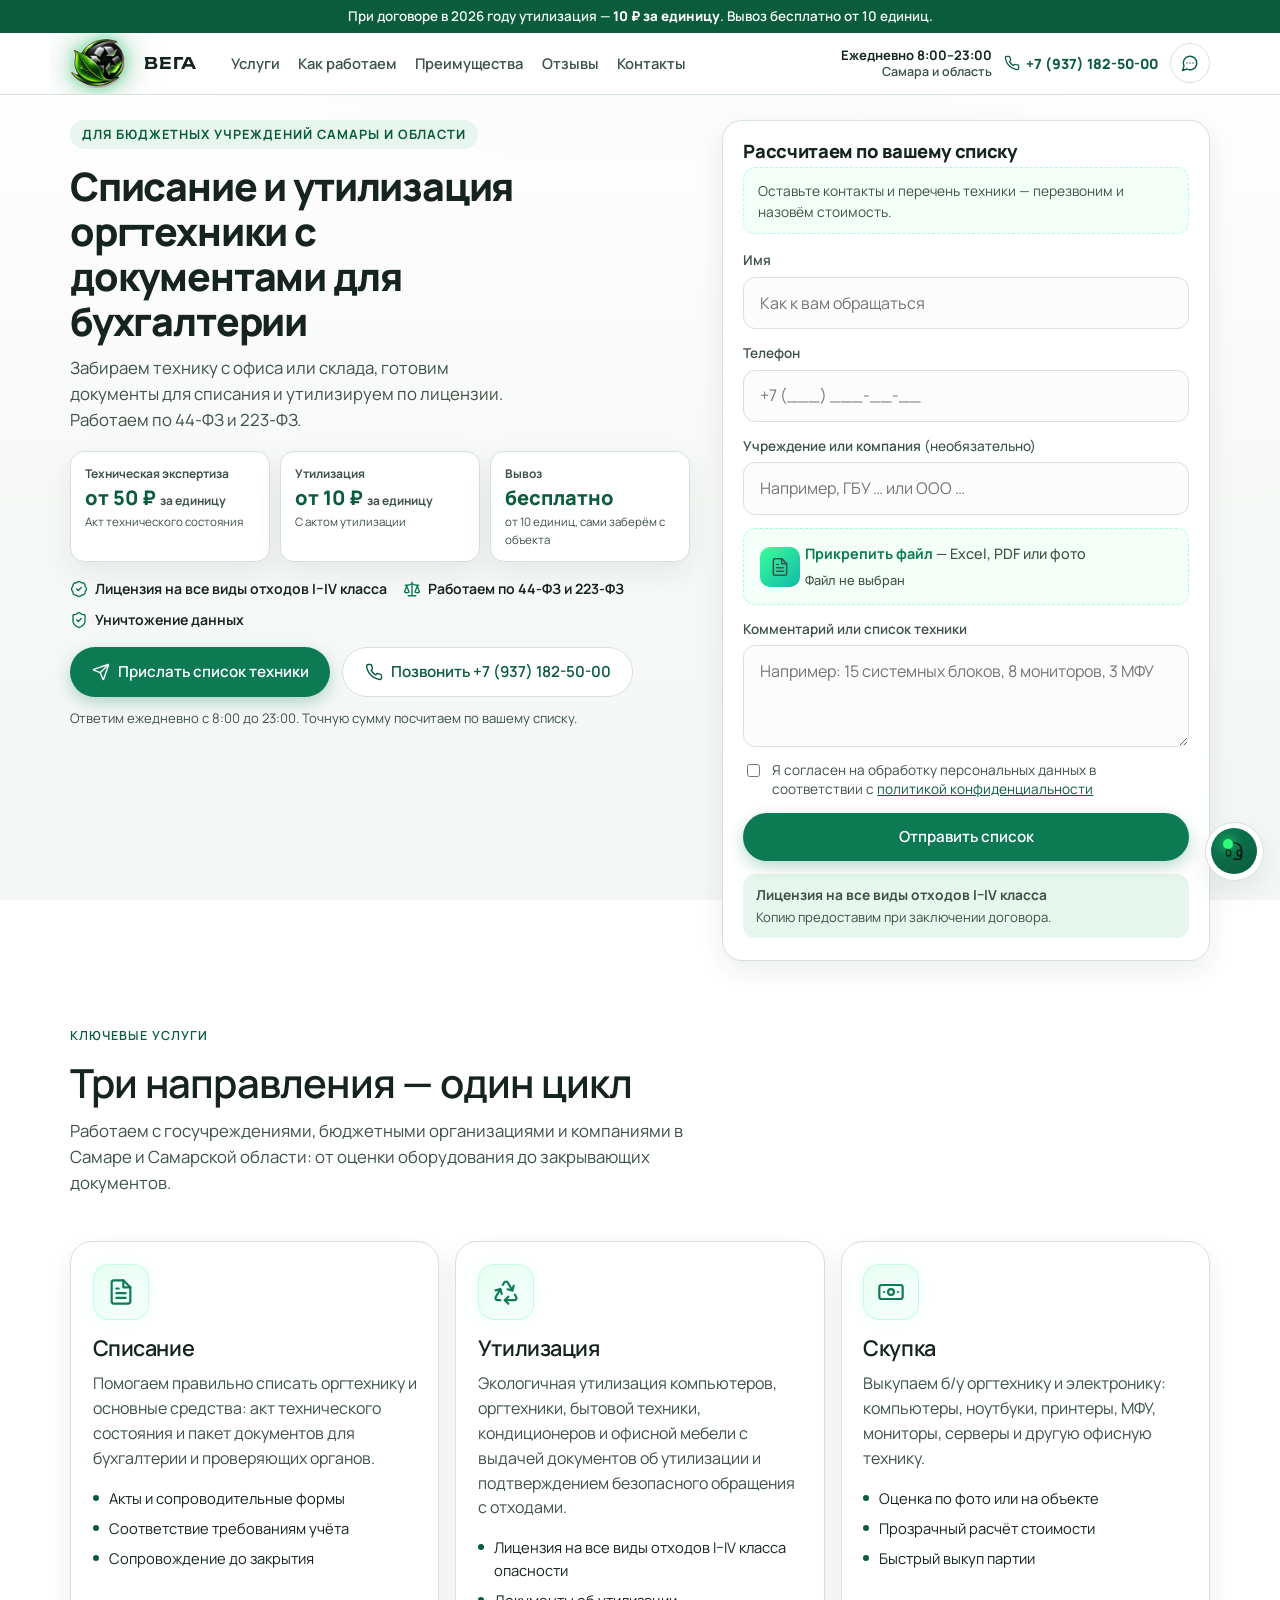
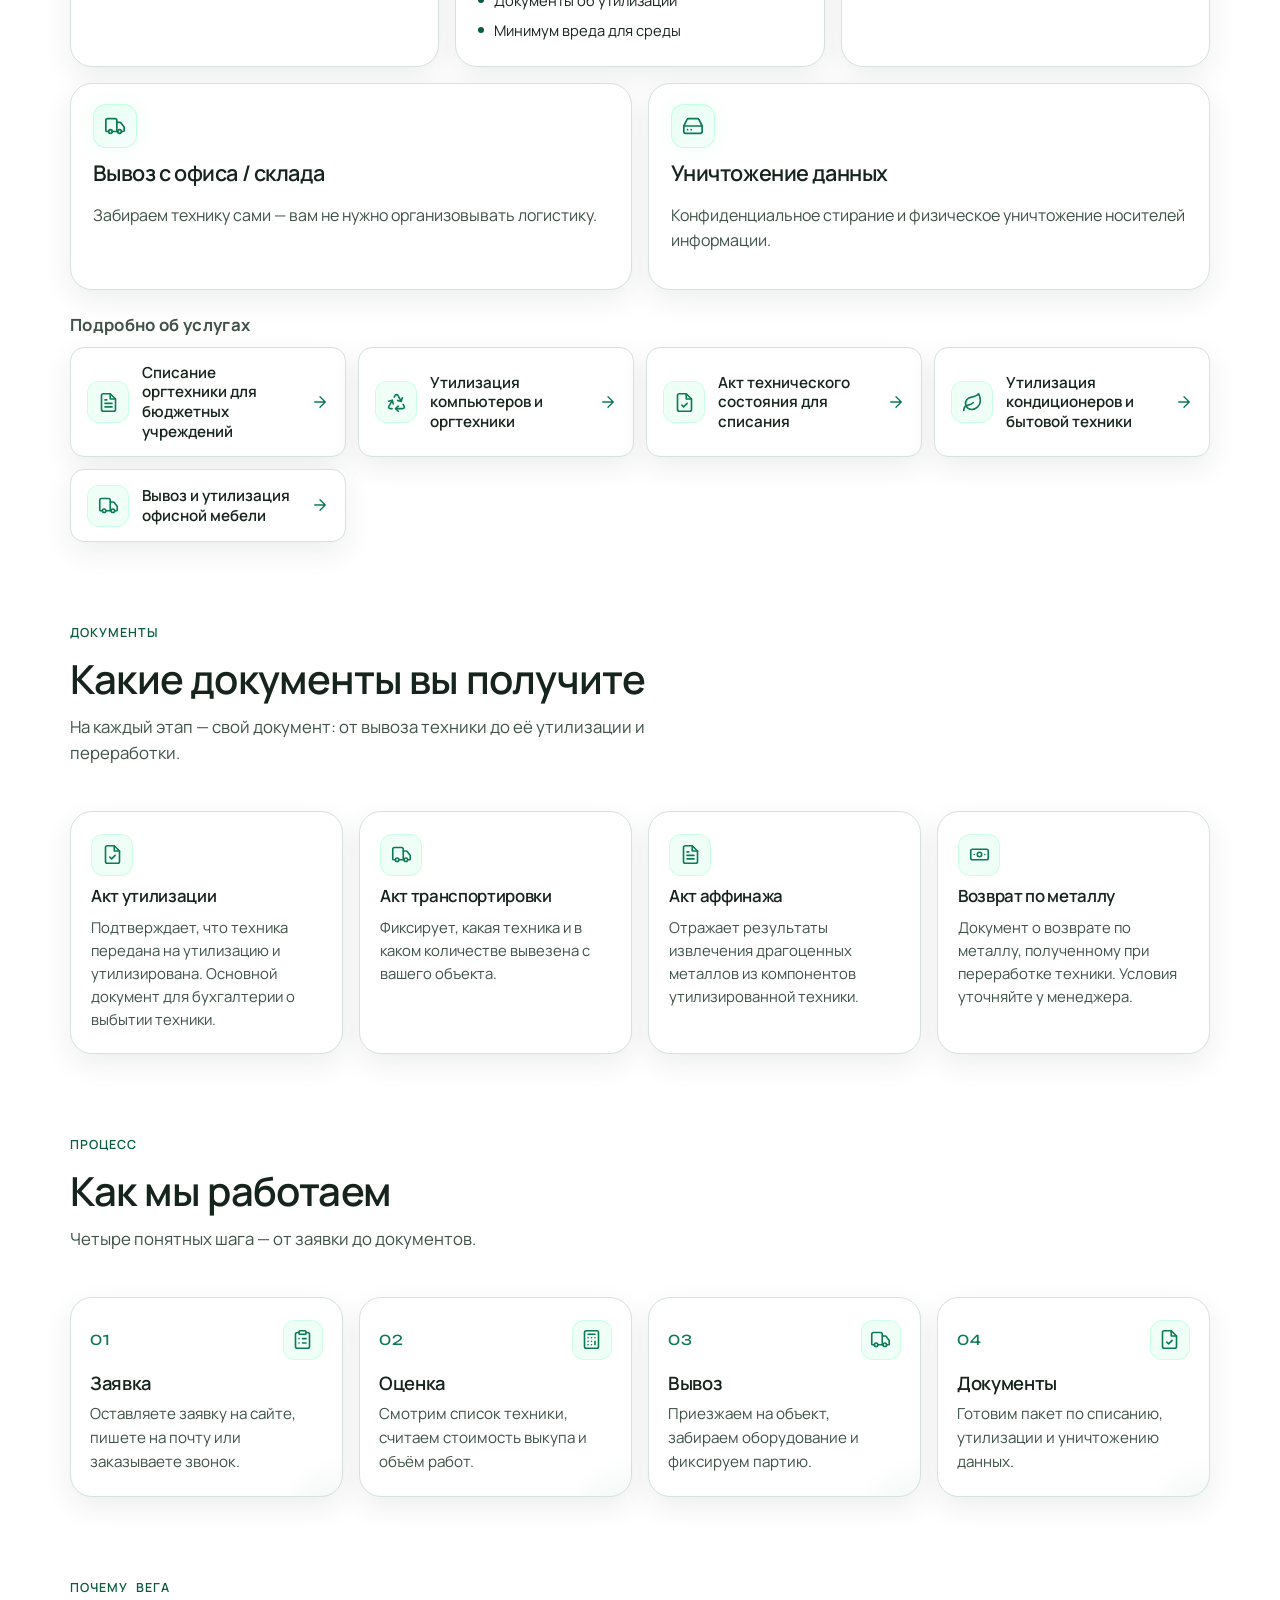
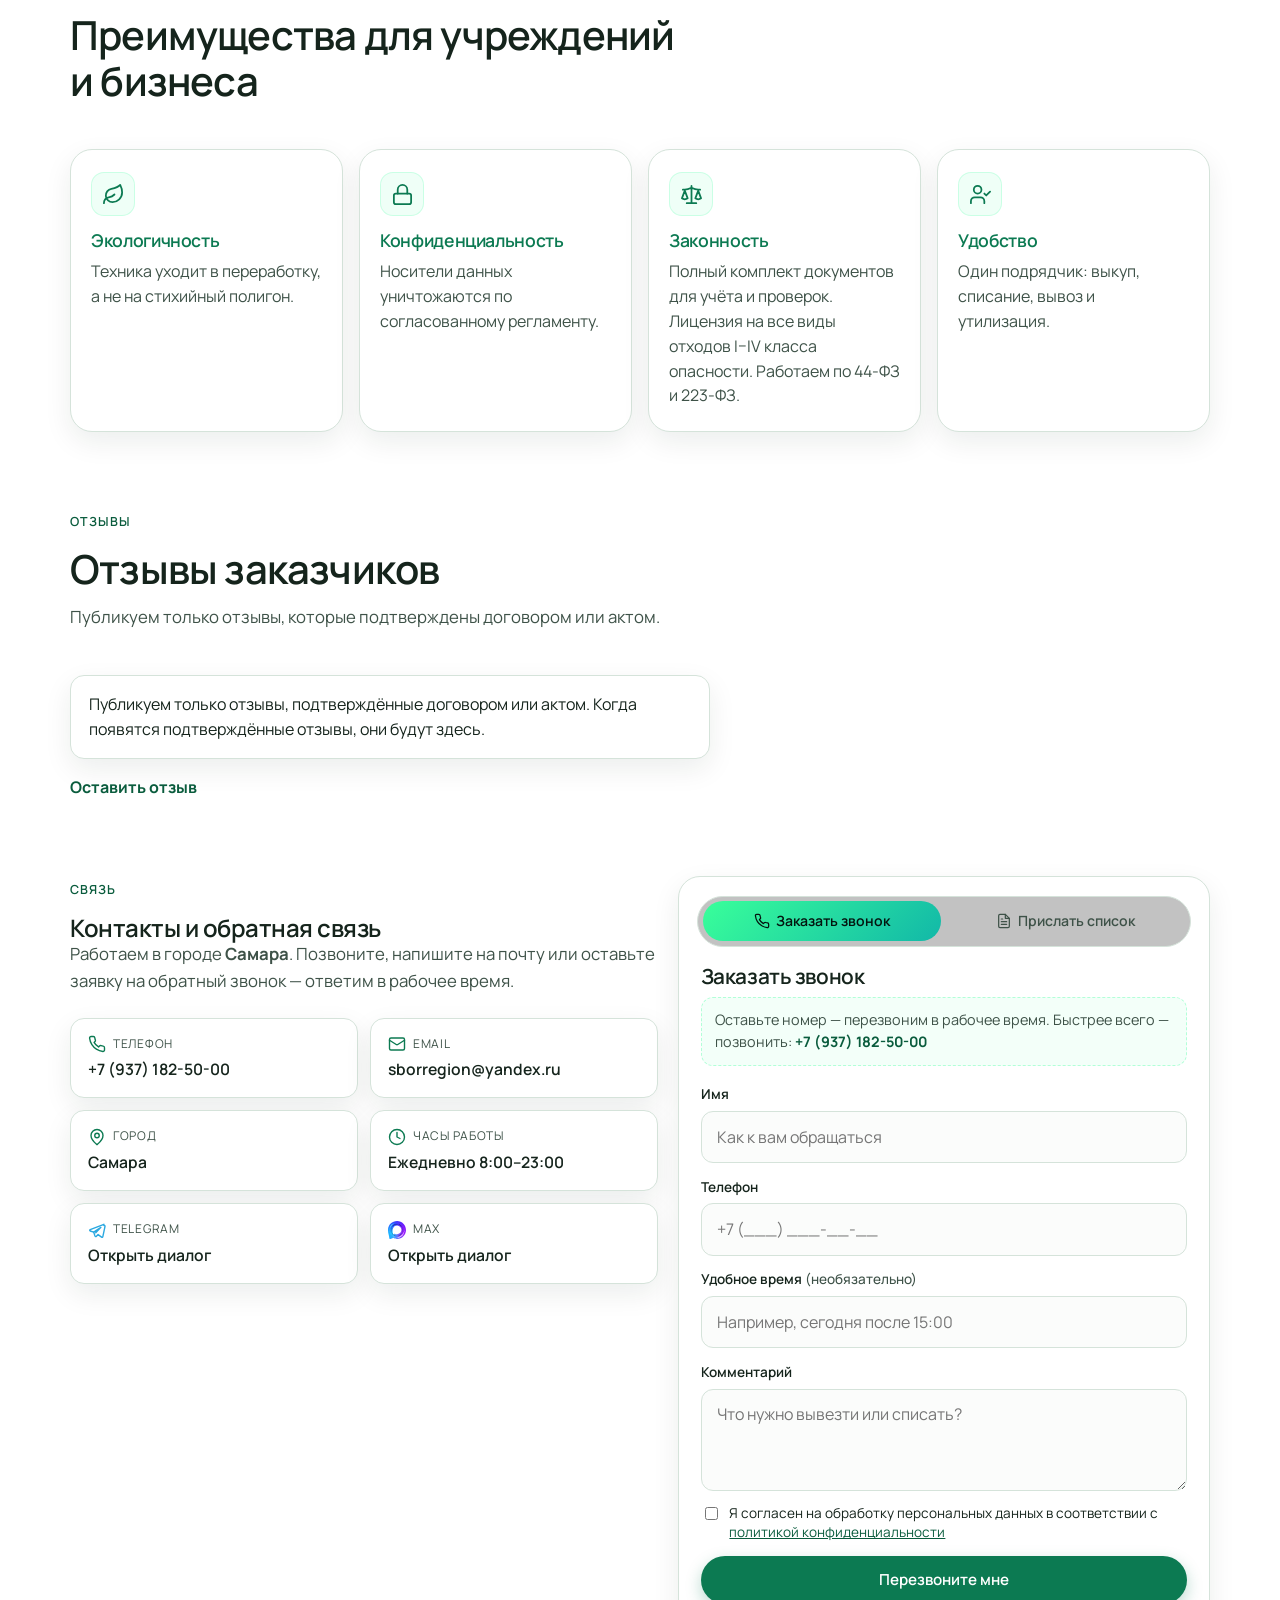
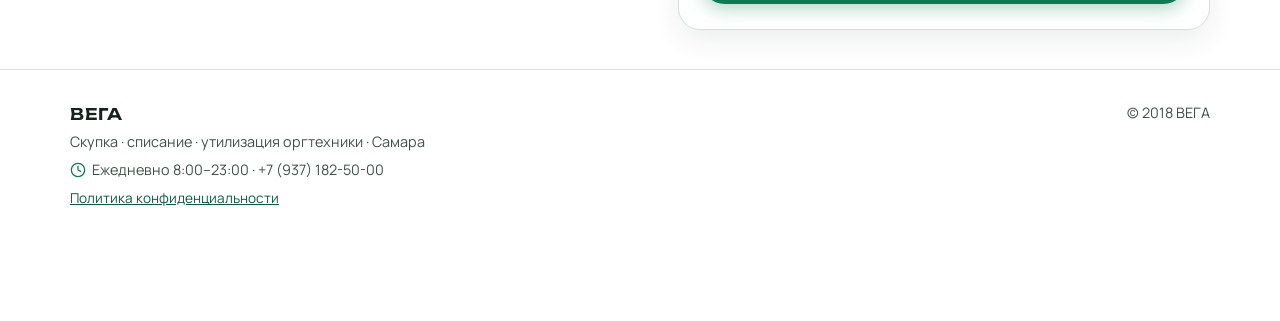
==== commit 674bdbf5: "Fix iPhone Safari: solid unclipped prices, contain logo glow in header" ====
--- a/index.html
+++ b/index.html
@@ -57,7 +57,7 @@
     <script type="module" crossorigin src="/assets/index-v20261119e.js"></script>
     <link rel="stylesheet" crossorigin href="/assets/index-BDVqrncC.css">
     <link rel="stylesheet" href="/assets/extra-v20261121a.css">
-    <link rel="stylesheet" href="/assets/extra-v20261125c.css">
+    <link rel="stylesheet" href="/assets/extra-v20261125d.css">
     <script type="module" src="/assets/extra-v20261125a.js"></script>
   </head>
   <body>
--- a/assets/extra-v20261125d.css
+++ b/assets/extra-v20261125d.css
@@ -0,0 +1,472 @@
+/* Light theme, velvet background, logo shimmer, first-screen layout — v20261125a */
+:root{
+  color-scheme:light;
+  --bg-deep:#ffffff;
+  --bg-mid:#f6f8f6;
+  --graph:#f3f6f4;
+  --glass:#fffffff5;
+  --glass-strong:#ffffff;
+  --glass-border:#d5e3da;
+  --glass-highlight:#ffffff;
+  --text:#15241c;
+  --text-muted:#3e5248;
+  --neon:#0c7a52;
+  --neon-soft:#0c7a5226;
+  --cyan:#0a5c3d;
+  --cyan-soft:#0c7a5214;
+  --danger:#b42318;
+  --shadow-glow:0 10px 28px rgba(15,40,28,.08);
+  --header-h:64px;
+}
+
+html,body{background-color:#fff;color:var(--text)}
+body{
+  background-color:#fff;
+  background-image:
+    radial-gradient(ellipse 90% 50% at 50% -8%, rgba(12,122,82,.045), transparent 55%),
+    linear-gradient(180deg, #ffffff 0%, #f7f9f7 55%, #f4f7f5 100%),
+    url("data:image/svg+xml;utf8,<svg xmlns='http://www.w3.org/2000/svg' width='180' height='180'><filter id='n'><feTurbulence type='fractalNoise' baseFrequency='0.9' numOctaves='4' stitchTiles='stitch'/><feColorMatrix values='0 0 0 0 0.08  0 0 0 0 0.16  0 0 0 0 0.11  0 0 0 0.035 0'/></filter><rect width='100%' height='100%' filter='url(%23n)'/></svg>");
+  background-attachment:fixed,fixed,fixed;
+  background-size:auto,auto,180px 180px;
+}
+
+/* Hide the old dark stage; keep a very soft veil so the grain reads as matte velvet */
+.bg-stage{
+  background:
+    radial-gradient(900px 500px at 12% 0%, rgba(12,122,82,.04), transparent 60%),
+    radial-gradient(700px 420px at 92% 8%, rgba(10,92,61,.03), transparent 55%);
+  opacity:1;
+}
+.bg-stage .bg-orb{opacity:.18;filter:blur(80px);background:rgba(12,122,82,.18)!important}
+.bg-stage .bg-noise{opacity:.12}
+
+.glass{
+  background:#fff;
+  border:1px solid var(--glass-border);
+  -webkit-backdrop-filter:none;
+  backdrop-filter:none;
+  box-shadow:var(--shadow-glow);
+}
+
+.btn-primary{
+  color:#fff;
+  background:var(--neon);
+  box-shadow:0 6px 16px rgba(12,122,82,.28);
+}
+.btn-primary:hover{background:var(--cyan);color:#fff}
+.btn-secondary,.btn-ghost{
+  color:var(--cyan);
+  background:#fff;
+  border:1px solid var(--glass-border);
+}
+.btn-tg{background:#229ed9;color:#fff;border:0}
+
+/* Static promo, not a running line */
+.promo-ticker{display:none!important}
+.promo-bar{
+  background:var(--cyan);
+  color:#f3faf6;
+  font-size:.84rem;
+  font-weight:600;
+  text-align:center;
+  padding:.45rem 1rem;
+  line-height:1.4;
+  position:relative;
+  z-index:70;
+}
+.promo-bar strong{color:#fff;font-weight:800}
+
+/* Full-width light header */
+.site-header{
+  width:100%;
+  max-width:none;
+  margin:0;
+  top:0;
+  padding:0;
+  border-radius:0;
+  background:#fff;
+  border:0;
+  border-bottom:1px solid var(--glass-border);
+  box-shadow:none;
+  -webkit-backdrop-filter:none;
+  backdrop-filter:none;
+}
+.site-header.glass{background:#fff;box-shadow:none;border-radius:0;border:0;border-bottom:1px solid var(--glass-border)}
+.header-inner{max-width:1180px;margin:0 auto;padding:.55rem 1.25rem;gap:1.1rem}
+.logo-text{color:var(--text);letter-spacing:.04em}
+.nav a{color:var(--text-muted);font-weight:600}
+.nav a:hover{color:var(--cyan)}
+.header-phone{color:var(--cyan)!important;font-weight:800}
+.header-hours{text-align:right;line-height:1.25;font-size:.78rem;color:var(--text-muted);font-weight:600}
+.header-hours b{display:block;color:var(--text);font-size:.82rem}
+.nav-toggle span{background:var(--text)}
+
+/* Owner logo: bright cut-out, LED halo, thin shimmer. */
+.lacq-gloss{display:none!important;animation:none!important;opacity:0!important;background:none!important}
+.site-header,.header-inner{overflow:hidden}
+.logo{overflow:visible;flex-shrink:0}
+.logo-mark.logo-mark--img,
+.logo-mark--glow{
+  width:56px !important;
+  height:51px !important;
+  margin:-4px 8px -4px 0;
+  background:none!important;
+  box-shadow:none!important;
+  border-radius:0!important;
+  overflow:visible;
+  position:relative;
+  flex:none;
+  display:block;
+  line-height:0;
+}
+.logo-mark--glow img,
+.logo-mark img,
+.logo-shimmer img,
+.lacq img{
+  width:100%;
+  height:100%;
+  object-fit:contain;
+  opacity:1!important;
+  filter:none!important;
+  -webkit-filter:none!important;
+  display:block;
+  position:relative;
+  z-index:1;
+}
+.logo-mark--glow{
+  filter:drop-shadow(0 0 5px rgba(46,230,120,.5)) drop-shadow(0 0 12px rgba(16,160,80,.3)) drop-shadow(0 0 20px rgba(10,120,60,.18));
+  animation:logo-breathe 3.4s ease-in-out infinite;
+}
+@keyframes logo-breathe{
+  0%,100%{filter:drop-shadow(0 0 5px rgba(46,230,120,.42)) drop-shadow(0 0 11px rgba(16,160,80,.26)) drop-shadow(0 0 18px rgba(10,120,60,.14))}
+  50%{filter:drop-shadow(0 0 8px rgba(80,255,150,.72)) drop-shadow(0 0 18px rgba(20,190,90,.42)) drop-shadow(0 0 28px rgba(10,140,70,.26))}
+}
+.logo-shimmer{
+  position:relative;
+  display:block;
+  overflow:visible;
+  border-radius:0;
+  line-height:0;
+}
+.logo-shimmer::after{
+  content:"";
+  position:absolute;
+  inset:-4%;
+  z-index:2;
+  pointer-events:none;
+  background:linear-gradient(115deg,transparent 0%,transparent 42%,rgba(255,255,255,0) 46%,rgba(255,255,255,.22) 50%,rgba(180,255,210,.1) 53%,transparent 58%,transparent 100%);
+  background-size:260% 100%;
+  background-position:130% 0;
+  animation:logo-shimmer 7.5s ease-in-out infinite;
+  mix-blend-mode:soft-light;
+  opacity:.65;
+}
+@keyframes logo-shimmer{
+  0%{background-position:130% 0}
+  100%{background-position:-40% 0}
+}
+@media (prefers-reduced-motion:reduce){
+  .logo-mark--glow{animation:none;filter:drop-shadow(0 0 6px rgba(46,230,120,.55)) drop-shadow(0 0 14px rgba(16,160,80,.32))}
+  .logo-shimmer::after{animation:none;display:none}
+}
+
+
+@media (width<=720px){
+  .logo-mark.logo-mark--img,
+  .logo-mark--glow{
+    width:44px !important;
+    height:40px !important;
+    margin:0 6px 0 0;
+    filter:drop-shadow(0 0 4px rgba(46,230,120,.5)) drop-shadow(0 0 8px rgba(16,160,80,.28));
+    animation:none; /* glow stays, no pulse that can paint outside on iOS */
+  }
+  .logo-shimmer::after{inset:0}
+  .header-inner{padding:.65rem .8rem;min-height:56px;align-items:center}
+}
+/* Official MAX icon, same size as other icons */
+img.ic-max,.ic-max{
+  width:1.15em;
+  height:1.15em;
+  display:inline-block;
+  object-fit:contain;
+  flex:none;
+  vertical-align:-.2em;
+}
+.channel-label .ic-max,.btn .ic-max,.channel-btn .ic-max,.btn-max .ic-max{
+  width:18px;
+  height:18px;
+}
+
+/* Reveal: always visible */
+[data-reveal],[data-reveal].is-visible{opacity:1!important;transform:none!important;transition:none!important}
+
+/* Home first screen */
+.hero{padding:1.6rem 0 1.4rem}
+.hero-grid{grid-template-columns:1.12fr .88fr;align-items:start;gap:2rem}
+.hero-copy .eyebrow{
+  display:inline-flex;align-items:center;gap:.45rem;
+  background:#e7f6ee;color:var(--cyan);
+  font-size:.8rem;font-weight:700;
+  padding:.28rem .75rem;border-radius:999px;
+  margin:0 0 .9rem;
+}
+.hero h1, .svc-title{
+  color:var(--text);
+  font-family:var(--font-body);
+  font-weight:800;
+  letter-spacing:-.03em;
+  font-size:clamp(1.7rem,3.4vw,2.45rem);
+  line-height:1.15;
+  max-width:18ch;
+  margin:0 0 .7rem;
+}
+.hero-line{max-width:none;font-size:inherit;font-weight:inherit;color:inherit}
+.hero-lead,.svc-lead{color:var(--text-muted);font-size:1.05rem;max-width:46ch;margin:.15rem 0 1.1rem}
+.hero-prices{display:grid;grid-template-columns:repeat(3,1fr);gap:.6rem;margin:0 0 1rem}
+.hero-price{
+  background:#fff;border:1px solid var(--glass-border);border-radius:14px;
+  padding:.8rem .85rem;box-shadow:var(--shadow-glow);
+}
+.hero-price .lab{font-size:.75rem;font-weight:700;color:var(--text-muted);margin-bottom:.15rem}
+.hero-price .val{font-size:1.25rem;font-weight:800;color:var(--cyan);letter-spacing:-.03em;line-height:1.2}
+.hero-price .val span{font-size:.75rem;font-weight:700;color:var(--text-muted);letter-spacing:0}
+.hero-price .hint{font-size:.72rem;color:var(--text-muted);margin-top:.2rem}
+.hero-trust{margin-top:.35rem}
+.hero-trust li{color:var(--text);font-weight:650}
+.hero-cta{margin-top:1rem}
+.hero-cta .btn-primary{min-height:50px}
+.hero-note{margin-top:.7rem;font-size:.82rem;color:var(--text-muted)}
+
+.hero-panel{
+  background:#fff;border:1px solid var(--glass-border);border-radius:20px;
+  box-shadow:var(--shadow-glow);padding:1.25rem 1.25rem 1.15rem;
+}
+.hero-panel h2{font-size:1.15rem;font-weight:800;margin:0 0 .3rem;font-family:var(--font-body)}
+.hero-panel .form-note{margin:0 0 1rem;font-size:.86rem}
+.hero-panel .lead-form label span{color:var(--text-muted)}
+.hero-panel input,.hero-panel textarea,.hero-panel select{
+  background:#fbfcfb;border:1px solid var(--glass-border);color:var(--text)
+}
+.license-text{
+  margin-top:.85rem;padding:.7rem .8rem;background:#e7f6ee;border-radius:12px;
+  font-size:.82rem;color:var(--text);line-height:1.45;
+}
+.license-text b{display:block;font-size:.86rem;margin-bottom:.15rem}
+
+.hero-stage,.shred-scene{display:none!important}
+
+/* Sections on light ground */
+.section-alt{background:transparent}
+.section-head h2,.svc-article h2,h2,h3{color:var(--text);font-family:var(--font-body)}
+.section-lead,.prose p,.prose li{color:var(--text-muted)}
+.prose{color:var(--text)}
+.price-val{color:var(--cyan)}
+.svc-link,.channel-btn,.form-card,.service-card,.doc-card,.price-card,.process-step,.benefit-card,.review-card{
+  background:#fff;color:var(--text)
+}
+
+/* Collapse empty reviews */
+.reviews-compact .reviews-empty{display:none}
+.reviews-compact .reviews-intro{
+  background:#fff;border:1px solid var(--glass-border);border-radius:14px;
+  padding:1rem 1.15rem;box-shadow:var(--shadow-glow);max-width:40rem;
+}
+.reviews-compact details.review-details{margin-top:1rem}
+.reviews-compact details.review-details>summary{
+  cursor:pointer;font-weight:700;color:var(--cyan);list-style:none;
+  display:inline-flex;align-items:center;gap:.4rem;
+}
+.reviews-compact details.review-details>summary::-webkit-details-marker{display:none}
+.reviews-compact .review-form-card{margin-top:.85rem}
+
+/* Sticky mobile bar */
+.mob-bar{
+  display:none;
+  position:fixed;left:0;right:0;bottom:0;z-index:80;
+  background:#fff;border-top:1px solid var(--glass-border);
+  padding:.6rem .75rem calc(.6rem + env(safe-area-inset-bottom));
+  gap:.5rem;
+  box-shadow:0 -8px 24px rgba(15,40,28,.06);
+}
+.mob-bar .btn{flex:1;min-height:48px;justify-content:center}
+
+@media (width<=980px){
+  .hero-grid,.svc-hero-grid{grid-template-columns:1fr}
+  .hero-prices{grid-template-columns:1fr}
+  .hero-price{display:flex;flex-wrap:wrap;align-items:baseline;justify-content:space-between;gap:.15rem .75rem}
+  .hero-price .hint{width:100%}
+  .hero h1,.svc-title{max-width:none}
+}
+@media (width<=720px){
+  .header-hours{display:none}
+  .header-inner{padding:.65rem .8rem;min-height:56px;align-items:center}
+  .promo-bar{font-size:.78rem;padding:.4rem .7rem}
+  .hero{padding:1rem 0 5.5rem}
+  .svc-hero{padding-bottom:5.5rem}
+  .hero-cta{flex-direction:column;align-items:stretch}
+  .hero-cta .btn{width:100%;flex:1 1 auto}
+  .mob-bar{display:flex}
+  .chat-dock{bottom:4.8rem;right:.8rem}
+  body{padding-bottom:0}
+}
+
+/* Inputs and forms readable on white */
+.lead-form input,.lead-form textarea,.lead-form select,
+input,textarea,select{
+  color:var(--text);
+  background:#fbfcfb;
+  border-color:var(--glass-border);
+}
+.form-note,.muted,footer, .site-footer, .site-footer p, .footer-hours{color:var(--text-muted)}
+.site-footer{border-top:1px solid var(--glass-border);background:transparent}
+.crumbs a{color:var(--cyan)}
+.crumbs{color:var(--text-muted)}
+
+.chat-fab{
+  background:#fff;
+  border:1px solid var(--glass-border);
+  box-shadow:var(--shadow-glow);
+  color:var(--text);
+}
+.chat-fab-status{color:var(--neon)}
+
+.svc-aside{background:#fff}
+.svc-points li{color:var(--text)}
+
+/* Contrast: links and prices stay clearly readable (AA) */
+a{color:var(--cyan)}
+.header-phone,.nav a{text-decoration:none}
+
+
+/* Guard: icons, honeypot, header phone on mobile, compact chat */
+.ic{width:1.15em;height:1.15em;flex:none;display:inline-block;vertical-align:-.2em;max-width:none}
+.btn .ic{width:18px;height:18px}
+.header-phone{display:inline-flex;align-items:center;gap:.4rem;white-space:nowrap}
+.header-phone .ic{width:16px;height:16px}
+.hero-trust li .ic{width:18px;height:18px;color:var(--neon)}
+.hp-field{position:absolute!important;left:-9999px!important;width:1px;height:1px;overflow:hidden;opacity:0}
+.site-header .header-actions .btn-sm[data-open-messenger]{font-size:0;gap:0;width:40px;min-height:40px;padding:0}
+.site-header .header-actions .btn-sm[data-open-messenger] .ic{width:18px;height:18px}
+.file-drop:hover,.file-drop:focus-within{background:#e7f6ee}
+
+@media (width<=720px){
+  .header-hours{display:none!important}
+  .header-actions{display:flex!important;margin-left:auto;margin-right:.4rem;gap:.35rem}
+  .header-actions .btn-sm[data-open-messenger]{display:none}
+  .header-phone{display:inline-flex!important;font-size:.82rem}
+  .nav{display:none}
+  .site-header.is-open .nav{display:flex}
+  .site-header.is-open .header-actions .btn-sm[data-open-messenger]{display:inline-flex}
+  .chat-fab-body{display:none}
+  .chat-fab{padding:.35rem;gap:0;border-radius:50%}
+  .chat-fab .chat-avatar{width:46px;height:46px}
+}
+
+/* Hero and existing forms: one field per row, light fields */
+#hero-file-form,
+form[data-lead-kind]{gap:.85rem;display:grid}
+#hero-file-form label,
+form[data-lead-kind] label{gap:.35rem;display:grid}
+#hero-file-form label span,
+form[data-lead-kind] label span{font-size:.85rem;font-weight:600}
+#hero-file-form label em,
+form[data-lead-kind] label em{color:var(--text-muted);font-style:normal;font-weight:500}
+#hero-file-form input:not([type=checkbox]):not([type=file]),
+#hero-file-form textarea,
+form[data-lead-kind] input:not([type=checkbox]):not([type=file]),
+form[data-lead-kind] textarea,
+#callback-form input,
+#callback-form textarea,
+#file-form input:not([type=checkbox]):not([type=file]),
+#file-form textarea,
+#review-form input:not([type=checkbox]):not([type=file]),
+#review-form select,
+#review-form textarea{
+  border:1px solid var(--glass-border);
+  width:100%;
+  background:#fbfcfb !important;
+  color:var(--text) !important;
+  border-radius:12px;
+  outline:none;
+  padding:.8rem .95rem;
+  box-sizing:border-box;
+}
+#hero-file-form input:focus,
+#hero-file-form textarea:focus,
+form[data-lead-kind] input:focus,
+form[data-lead-kind] textarea:focus{
+  border-color:var(--neon);
+  box-shadow:0 0 0 3px var(--neon-soft);
+}
+
+/* Compact messenger button on all screens: do not cover the form submit */
+.chat-fab-body{display:none !important}
+.chat-fab{padding:.35rem;gap:0;border-radius:50%}
+.chat-fab .chat-avatar{width:46px;height:46px}
+.chat-dock{right:1rem;bottom:1.2rem}
+@media (width<=720px){
+  .chat-dock{bottom:4.8rem;right:.8rem}
+}
+.hero-panel{padding-bottom:1.4rem}
+.hero-panel .license-text{margin-top:.85rem;font-size:.82rem;line-height:1.45;color:var(--text-muted)}
+
+/* Shorter service pages: less empty space, content stays visible */
+.section{padding-top:2.4rem;padding-bottom:2.4rem}
+.svc-body{padding-top:1.6rem}
+.svc-article.prose h2{margin-top:1.6rem}
+.svc-article.prose h2:first-child{margin-top:0}
+
+/* Safari/iPhone: solid prices and titles — no gradient text, no clip, no fade */
+.hero-price,
+.hero-price .val,
+.hero-price .lab,
+.hero-price .hint{
+  overflow:visible !important;
+  -webkit-mask-image:none !important;
+  mask-image:none !important;
+}
+.hero-price .val{
+  flex:0 0 auto !important;
+  min-width:max-content !important;
+  letter-spacing:0 !important;
+  background:none !important;
+  -webkit-background-clip:border-box !important;
+  background-clip:border-box !important;
+  -webkit-text-fill-color:var(--cyan) !important;
+  color:var(--cyan) !important;
+  text-shadow:none !important;
+  padding-left:0 !important;
+}
+.hero-price .val span{
+  background:none !important;
+  -webkit-background-clip:border-box !important;
+  background-clip:border-box !important;
+  -webkit-text-fill-color:var(--text-muted) !important;
+  color:var(--text-muted) !important;
+}
+.hero-price .lab{flex:1 1 auto;min-width:0}
+.price-val,
+.price-val b{
+  background:none !important;
+  -webkit-background-clip:border-box !important;
+  background-clip:border-box !important;
+  -webkit-text-fill-color:var(--cyan) !important;
+  color:var(--cyan) !important;
+  text-shadow:none !important;
+}
+.price-val span{
+  -webkit-text-fill-color:var(--text-muted) !important;
+  color:var(--text-muted) !important;
+  background:none !important;
+}
+.svc-title,
+.brand-hero,
+h1.svc-title,
+.hero h1{
+  background:none !important;
+  -webkit-background-clip:border-box !important;
+  background-clip:border-box !important;
+  -webkit-text-fill-color:var(--text) !important;
+  color:var(--text) !important;
+  text-shadow:none !important;
+}
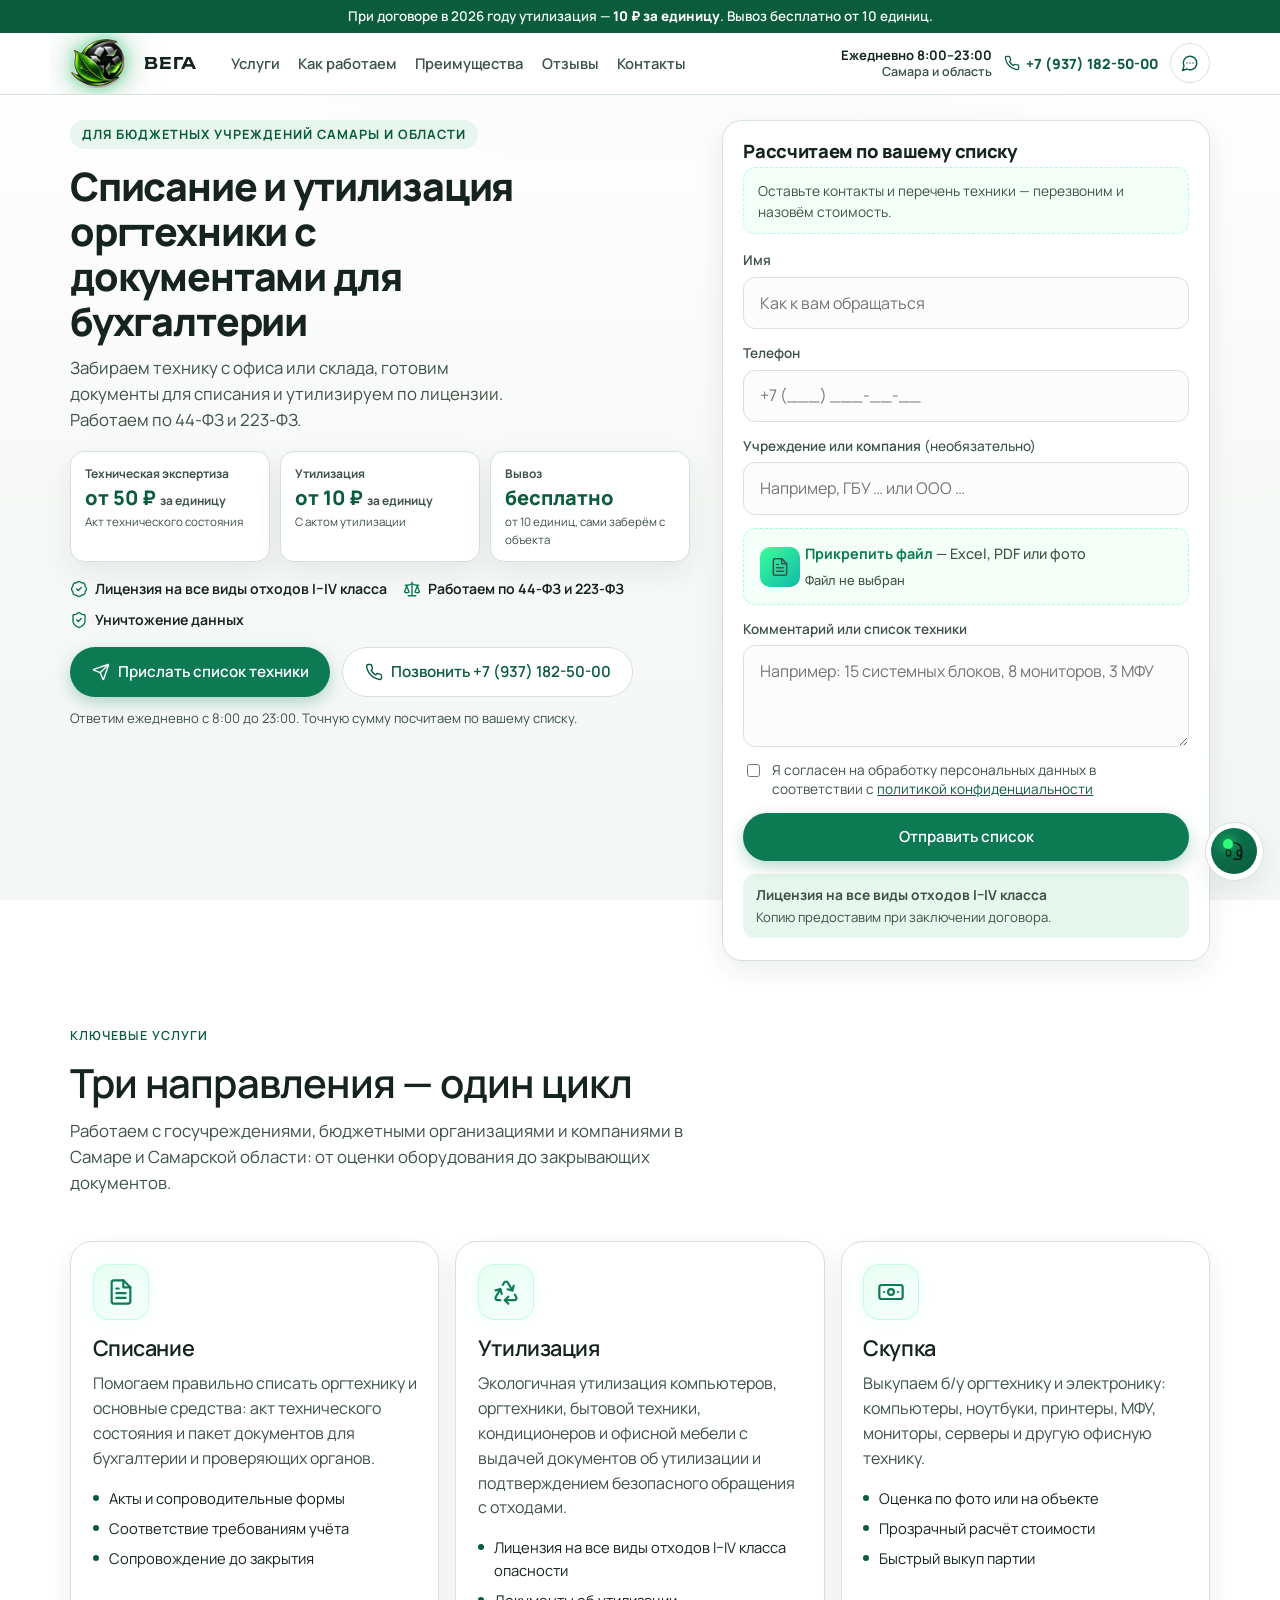
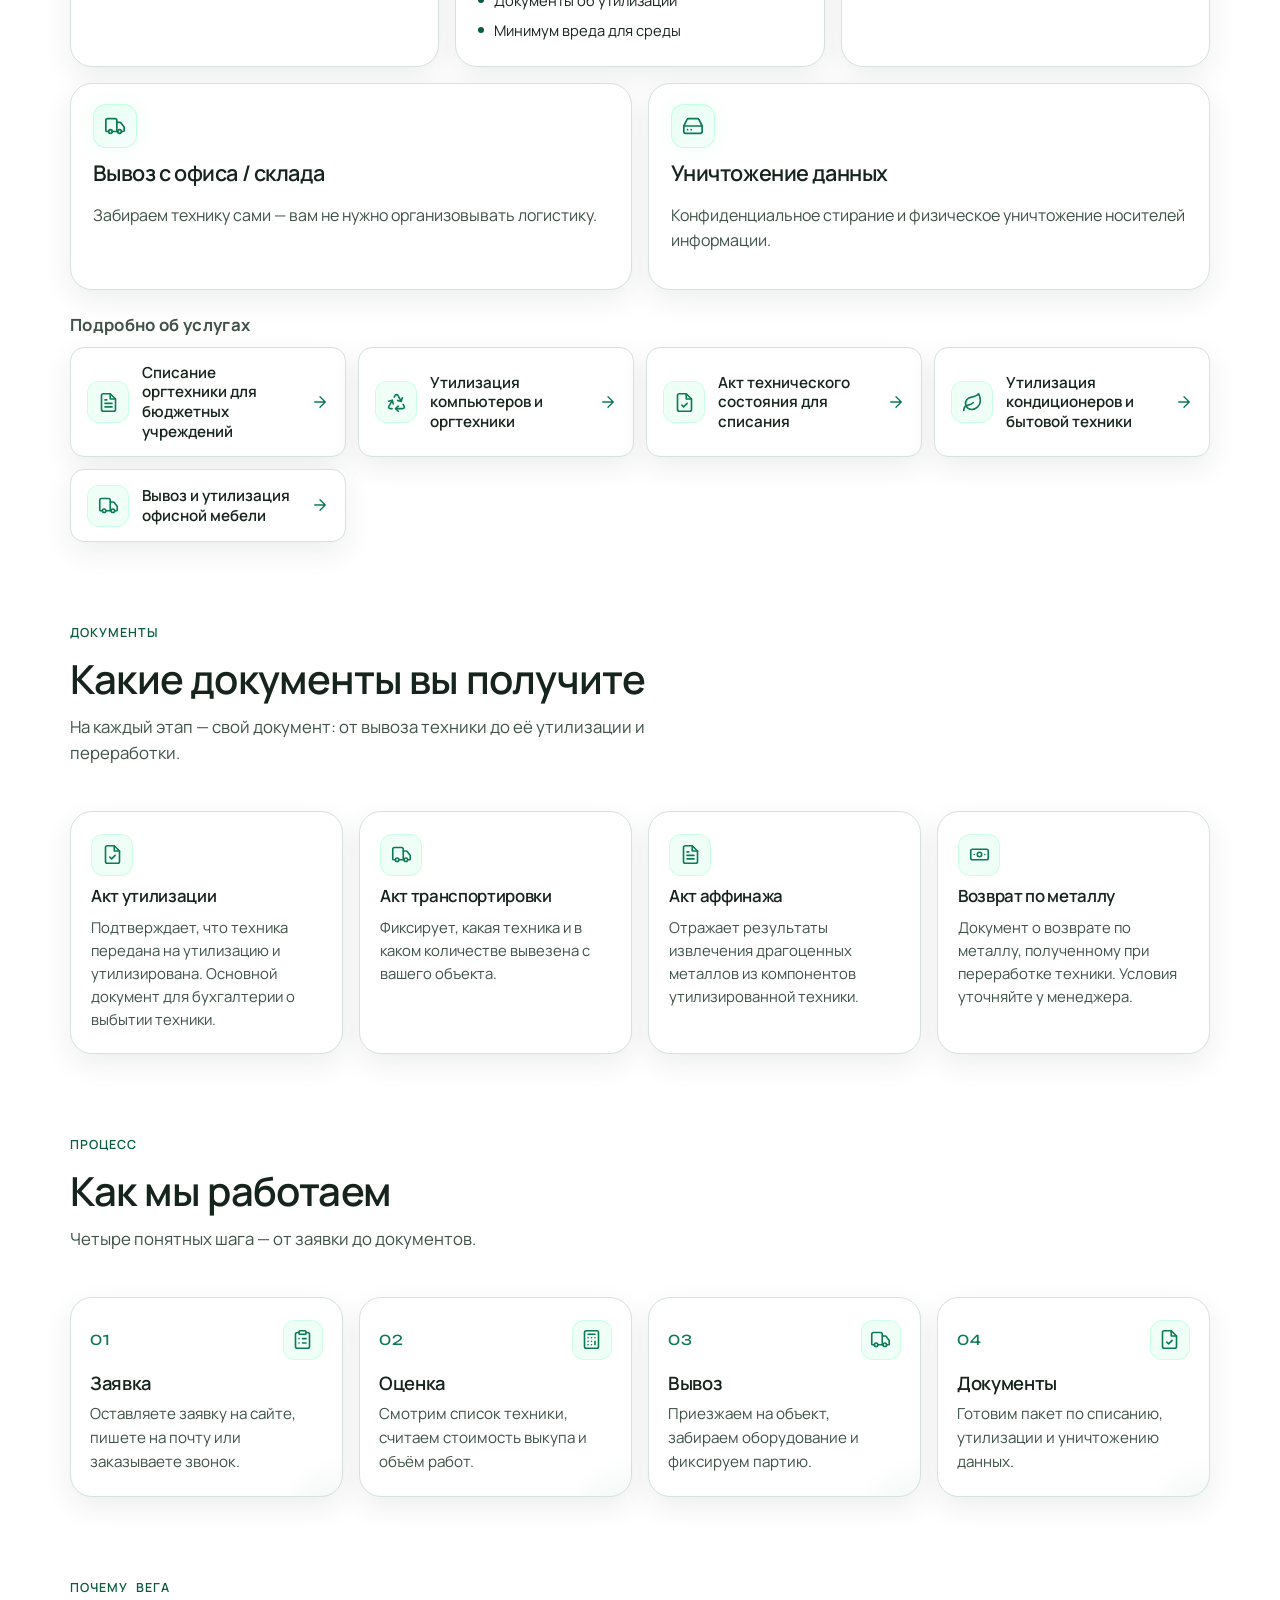
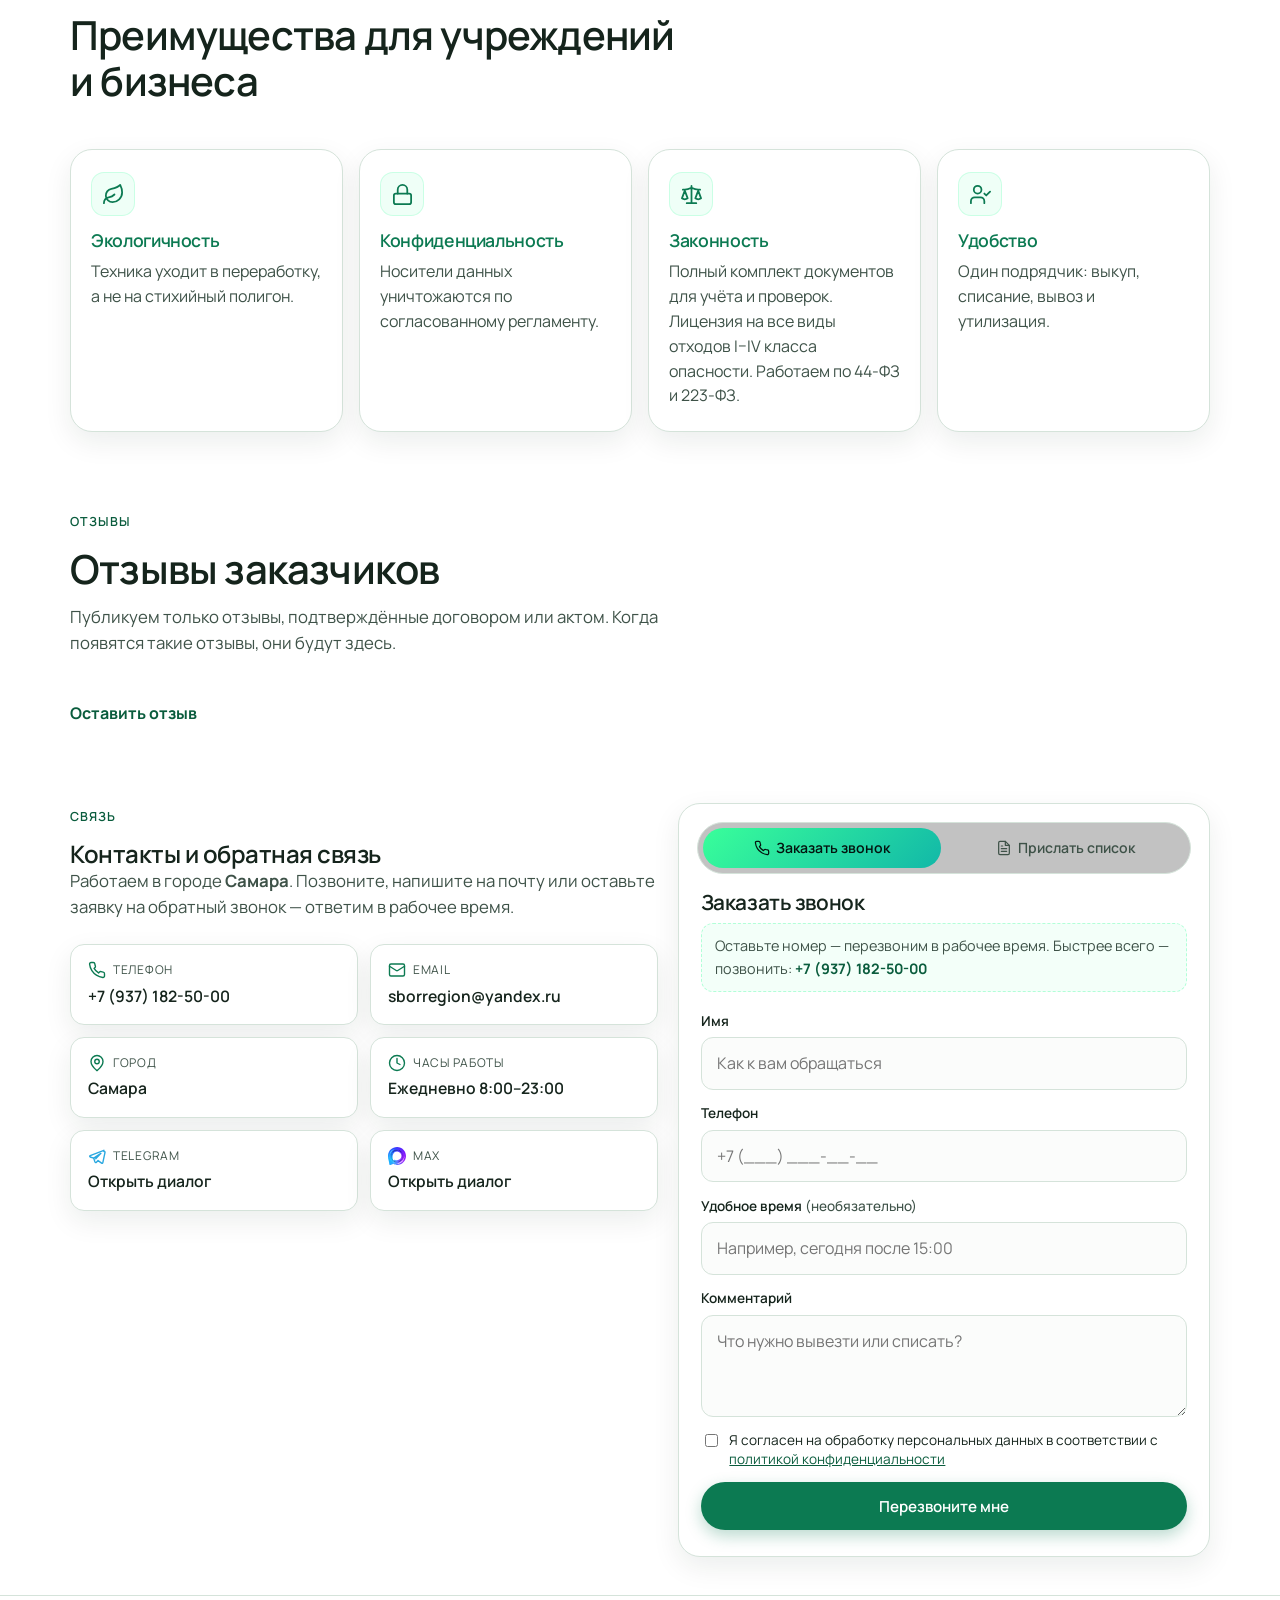
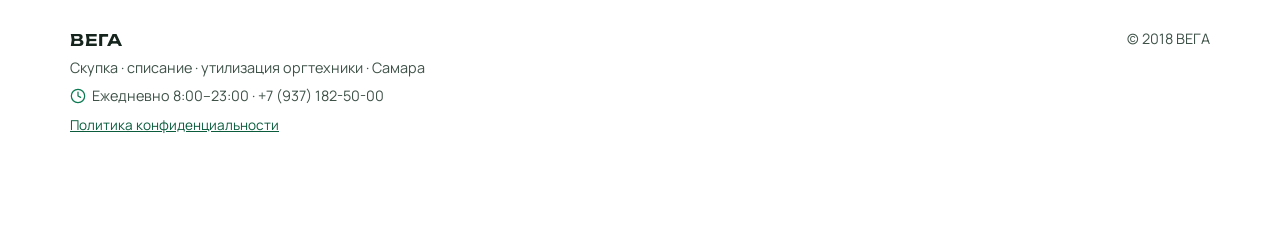
==== commit 53539ad4: "Hide mobile chat button when sticky bar is visible; drop duplicate reviews line" ====
--- a/index.html
+++ b/index.html
@@ -57,7 +57,7 @@
     <script type="module" crossorigin src="/assets/index-v20261119e.js"></script>
     <link rel="stylesheet" crossorigin href="/assets/index-BDVqrncC.css">
     <link rel="stylesheet" href="/assets/extra-v20261121a.css">
-    <link rel="stylesheet" href="/assets/extra-v20261125d.css">
+    <link rel="stylesheet" href="/assets/extra-v20261125e.css">
     <script type="module" src="/assets/extra-v20261125a.js"></script>
   </head>
   <body>
@@ -326,9 +326,8 @@
           <div class="section-head">
             <p class="eyebrow">Отзывы</p>
             <h2>Отзывы заказчиков</h2>
-            <p class="section-lead">Публикуем только отзывы, которые подтверждены договором или актом.</p>
-          </div>
-          <div class="reviews-intro"><p>Публикуем только отзывы, подтверждённые договором или актом. Когда появятся подтверждённые отзывы, они будут здесь.</p></div>
+            <p class="section-lead">Публикуем только отзывы, подтверждённые договором или актом. Когда появятся такие отзывы, они будут здесь.</p>
+          </div>
           <div class="reviews-grid" data-reviews-list hidden></div>
           <template id="review-card-tpl">
             <article class="glass review-card">
--- a/assets/extra-v20261125e.css
+++ b/assets/extra-v20261125e.css
@@ -0,0 +1,477 @@
+/* Light theme, velvet background, logo, Safari prices, mobile chat — v20261125e */
+:root{
+  color-scheme:light;
+  --bg-deep:#ffffff;
+  --bg-mid:#f6f8f6;
+  --graph:#f3f6f4;
+  --glass:#fffffff5;
+  --glass-strong:#ffffff;
+  --glass-border:#d5e3da;
+  --glass-highlight:#ffffff;
+  --text:#15241c;
+  --text-muted:#3e5248;
+  --neon:#0c7a52;
+  --neon-soft:#0c7a5226;
+  --cyan:#0a5c3d;
+  --cyan-soft:#0c7a5214;
+  --danger:#b42318;
+  --shadow-glow:0 10px 28px rgba(15,40,28,.08);
+  --header-h:64px;
+}
+
+html,body{background-color:#fff;color:var(--text)}
+body{
+  background-color:#fff;
+  background-image:
+    radial-gradient(ellipse 90% 50% at 50% -8%, rgba(12,122,82,.045), transparent 55%),
+    linear-gradient(180deg, #ffffff 0%, #f7f9f7 55%, #f4f7f5 100%),
+    url("data:image/svg+xml;utf8,<svg xmlns='http://www.w3.org/2000/svg' width='180' height='180'><filter id='n'><feTurbulence type='fractalNoise' baseFrequency='0.9' numOctaves='4' stitchTiles='stitch'/><feColorMatrix values='0 0 0 0 0.08  0 0 0 0 0.16  0 0 0 0 0.11  0 0 0 0.035 0'/></filter><rect width='100%' height='100%' filter='url(%23n)'/></svg>");
+  background-attachment:fixed,fixed,fixed;
+  background-size:auto,auto,180px 180px;
+}
+
+/* Hide the old dark stage; keep a very soft veil so the grain reads as matte velvet */
+.bg-stage{
+  background:
+    radial-gradient(900px 500px at 12% 0%, rgba(12,122,82,.04), transparent 60%),
+    radial-gradient(700px 420px at 92% 8%, rgba(10,92,61,.03), transparent 55%);
+  opacity:1;
+}
+.bg-stage .bg-orb{opacity:.18;filter:blur(80px);background:rgba(12,122,82,.18)!important}
+.bg-stage .bg-noise{opacity:.12}
+
+.glass{
+  background:#fff;
+  border:1px solid var(--glass-border);
+  -webkit-backdrop-filter:none;
+  backdrop-filter:none;
+  box-shadow:var(--shadow-glow);
+}
+
+.btn-primary{
+  color:#fff;
+  background:var(--neon);
+  box-shadow:0 6px 16px rgba(12,122,82,.28);
+}
+.btn-primary:hover{background:var(--cyan);color:#fff}
+.btn-secondary,.btn-ghost{
+  color:var(--cyan);
+  background:#fff;
+  border:1px solid var(--glass-border);
+}
+.btn-tg{background:#229ed9;color:#fff;border:0}
+
+/* Static promo, not a running line */
+.promo-ticker{display:none!important}
+.promo-bar{
+  background:var(--cyan);
+  color:#f3faf6;
+  font-size:.84rem;
+  font-weight:600;
+  text-align:center;
+  padding:.45rem 1rem;
+  line-height:1.4;
+  position:relative;
+  z-index:70;
+}
+.promo-bar strong{color:#fff;font-weight:800}
+
+/* Full-width light header */
+.site-header{
+  width:100%;
+  max-width:none;
+  margin:0;
+  top:0;
+  padding:0;
+  border-radius:0;
+  background:#fff;
+  border:0;
+  border-bottom:1px solid var(--glass-border);
+  box-shadow:none;
+  -webkit-backdrop-filter:none;
+  backdrop-filter:none;
+}
+.site-header.glass{background:#fff;box-shadow:none;border-radius:0;border:0;border-bottom:1px solid var(--glass-border)}
+.header-inner{max-width:1180px;margin:0 auto;padding:.55rem 1.25rem;gap:1.1rem}
+.logo-text{color:var(--text);letter-spacing:.04em}
+.nav a{color:var(--text-muted);font-weight:600}
+.nav a:hover{color:var(--cyan)}
+.header-phone{color:var(--cyan)!important;font-weight:800}
+.header-hours{text-align:right;line-height:1.25;font-size:.78rem;color:var(--text-muted);font-weight:600}
+.header-hours b{display:block;color:var(--text);font-size:.82rem}
+.nav-toggle span{background:var(--text)}
+
+/* Owner logo: bright cut-out, LED halo, thin shimmer. */
+.lacq-gloss{display:none!important;animation:none!important;opacity:0!important;background:none!important}
+.site-header,.header-inner{overflow:hidden}
+.logo{overflow:visible;flex-shrink:0}
+.logo-mark.logo-mark--img,
+.logo-mark--glow{
+  width:56px !important;
+  height:51px !important;
+  margin:-4px 8px -4px 0;
+  background:none!important;
+  box-shadow:none!important;
+  border-radius:0!important;
+  overflow:visible;
+  position:relative;
+  flex:none;
+  display:block;
+  line-height:0;
+}
+.logo-mark--glow img,
+.logo-mark img,
+.logo-shimmer img,
+.lacq img{
+  width:100%;
+  height:100%;
+  object-fit:contain;
+  opacity:1!important;
+  filter:none!important;
+  -webkit-filter:none!important;
+  display:block;
+  position:relative;
+  z-index:1;
+}
+.logo-mark--glow{
+  filter:drop-shadow(0 0 5px rgba(46,230,120,.5)) drop-shadow(0 0 12px rgba(16,160,80,.3)) drop-shadow(0 0 20px rgba(10,120,60,.18));
+  animation:logo-breathe 3.4s ease-in-out infinite;
+}
+@keyframes logo-breathe{
+  0%,100%{filter:drop-shadow(0 0 5px rgba(46,230,120,.42)) drop-shadow(0 0 11px rgba(16,160,80,.26)) drop-shadow(0 0 18px rgba(10,120,60,.14))}
+  50%{filter:drop-shadow(0 0 8px rgba(80,255,150,.72)) drop-shadow(0 0 18px rgba(20,190,90,.42)) drop-shadow(0 0 28px rgba(10,140,70,.26))}
+}
+.logo-shimmer{
+  position:relative;
+  display:block;
+  overflow:visible;
+  border-radius:0;
+  line-height:0;
+}
+.logo-shimmer::after{
+  content:"";
+  position:absolute;
+  inset:-4%;
+  z-index:2;
+  pointer-events:none;
+  background:linear-gradient(115deg,transparent 0%,transparent 42%,rgba(255,255,255,0) 46%,rgba(255,255,255,.22) 50%,rgba(180,255,210,.1) 53%,transparent 58%,transparent 100%);
+  background-size:260% 100%;
+  background-position:130% 0;
+  animation:logo-shimmer 7.5s ease-in-out infinite;
+  mix-blend-mode:soft-light;
+  opacity:.65;
+}
+@keyframes logo-shimmer{
+  0%{background-position:130% 0}
+  100%{background-position:-40% 0}
+}
+@media (prefers-reduced-motion:reduce){
+  .logo-mark--glow{animation:none;filter:drop-shadow(0 0 6px rgba(46,230,120,.55)) drop-shadow(0 0 14px rgba(16,160,80,.32))}
+  .logo-shimmer::after{animation:none;display:none}
+}
+
+
+@media (width<=720px){
+  .logo-mark.logo-mark--img,
+  .logo-mark--glow{
+    width:44px !important;
+    height:40px !important;
+    margin:0 6px 0 0;
+    filter:drop-shadow(0 0 4px rgba(46,230,120,.5)) drop-shadow(0 0 8px rgba(16,160,80,.28));
+    animation:none; /* glow stays, no pulse that can paint outside on iOS */
+  }
+  .logo-shimmer::after{inset:0}
+  .header-inner{padding:.65rem .8rem;min-height:56px;align-items:center}
+}
+/* Official MAX icon, same size as other icons */
+img.ic-max,.ic-max{
+  width:1.15em;
+  height:1.15em;
+  display:inline-block;
+  object-fit:contain;
+  flex:none;
+  vertical-align:-.2em;
+}
+.channel-label .ic-max,.btn .ic-max,.channel-btn .ic-max,.btn-max .ic-max{
+  width:18px;
+  height:18px;
+}
+
+/* Reveal: always visible */
+[data-reveal],[data-reveal].is-visible{opacity:1!important;transform:none!important;transition:none!important}
+
+/* Home first screen */
+.hero{padding:1.6rem 0 1.4rem}
+.hero-grid{grid-template-columns:1.12fr .88fr;align-items:start;gap:2rem}
+.hero-copy .eyebrow{
+  display:inline-flex;align-items:center;gap:.45rem;
+  background:#e7f6ee;color:var(--cyan);
+  font-size:.8rem;font-weight:700;
+  padding:.28rem .75rem;border-radius:999px;
+  margin:0 0 .9rem;
+}
+.hero h1, .svc-title{
+  color:var(--text);
+  font-family:var(--font-body);
+  font-weight:800;
+  letter-spacing:-.03em;
+  font-size:clamp(1.7rem,3.4vw,2.45rem);
+  line-height:1.15;
+  max-width:18ch;
+  margin:0 0 .7rem;
+}
+.hero-line{max-width:none;font-size:inherit;font-weight:inherit;color:inherit}
+.hero-lead,.svc-lead{color:var(--text-muted);font-size:1.05rem;max-width:46ch;margin:.15rem 0 1.1rem}
+.hero-prices{display:grid;grid-template-columns:repeat(3,1fr);gap:.6rem;margin:0 0 1rem}
+.hero-price{
+  background:#fff;border:1px solid var(--glass-border);border-radius:14px;
+  padding:.8rem .85rem;box-shadow:var(--shadow-glow);
+}
+.hero-price .lab{font-size:.75rem;font-weight:700;color:var(--text-muted);margin-bottom:.15rem}
+.hero-price .val{font-size:1.25rem;font-weight:800;color:var(--cyan);letter-spacing:-.03em;line-height:1.2}
+.hero-price .val span{font-size:.75rem;font-weight:700;color:var(--text-muted);letter-spacing:0}
+.hero-price .hint{font-size:.72rem;color:var(--text-muted);margin-top:.2rem}
+.hero-trust{margin-top:.35rem}
+.hero-trust li{color:var(--text);font-weight:650}
+.hero-cta{margin-top:1rem}
+.hero-cta .btn-primary{min-height:50px}
+.hero-note{margin-top:.7rem;font-size:.82rem;color:var(--text-muted)}
+
+.hero-panel{
+  background:#fff;border:1px solid var(--glass-border);border-radius:20px;
+  box-shadow:var(--shadow-glow);padding:1.25rem 1.25rem 1.15rem;
+}
+.hero-panel h2{font-size:1.15rem;font-weight:800;margin:0 0 .3rem;font-family:var(--font-body)}
+.hero-panel .form-note{margin:0 0 1rem;font-size:.86rem}
+.hero-panel .lead-form label span{color:var(--text-muted)}
+.hero-panel input,.hero-panel textarea,.hero-panel select{
+  background:#fbfcfb;border:1px solid var(--glass-border);color:var(--text)
+}
+.license-text{
+  margin-top:.85rem;padding:.7rem .8rem;background:#e7f6ee;border-radius:12px;
+  font-size:.82rem;color:var(--text);line-height:1.45;
+}
+.license-text b{display:block;font-size:.86rem;margin-bottom:.15rem}
+
+.hero-stage,.shred-scene{display:none!important}
+
+/* Sections on light ground */
+.section-alt{background:transparent}
+.section-head h2,.svc-article h2,h2,h3{color:var(--text);font-family:var(--font-body)}
+.section-lead,.prose p,.prose li{color:var(--text-muted)}
+.prose{color:var(--text)}
+.price-val{color:var(--cyan)}
+.svc-link,.channel-btn,.form-card,.service-card,.doc-card,.price-card,.process-step,.benefit-card,.review-card{
+  background:#fff;color:var(--text)
+}
+
+/* Collapse empty reviews */
+.reviews-compact .reviews-empty{display:none}
+.reviews-compact .reviews-intro{
+  background:#fff;border:1px solid var(--glass-border);border-radius:14px;
+  padding:1rem 1.15rem;box-shadow:var(--shadow-glow);max-width:40rem;
+}
+.reviews-compact details.review-details{margin-top:1rem}
+.reviews-compact details.review-details>summary{
+  cursor:pointer;font-weight:700;color:var(--cyan);list-style:none;
+  display:inline-flex;align-items:center;gap:.4rem;
+}
+.reviews-compact details.review-details>summary::-webkit-details-marker{display:none}
+.reviews-compact .review-form-card{margin-top:.85rem}
+
+/* Sticky mobile bar */
+.mob-bar{
+  display:none;
+  position:fixed;left:0;right:0;bottom:0;z-index:80;
+  background:#fff;border-top:1px solid var(--glass-border);
+  padding:.6rem .75rem calc(.6rem + env(safe-area-inset-bottom));
+  gap:.5rem;
+  box-shadow:0 -8px 24px rgba(15,40,28,.06);
+}
+.mob-bar .btn{flex:1;min-height:48px;justify-content:center}
+
+@media (width<=980px){
+  .hero-grid,.svc-hero-grid{grid-template-columns:1fr}
+  .hero-prices{grid-template-columns:1fr}
+  .hero-price{display:flex;flex-wrap:wrap;align-items:baseline;justify-content:space-between;gap:.15rem .75rem}
+  .hero-price .hint{width:100%}
+  .hero h1,.svc-title{max-width:none}
+}
+@media (width<=720px){
+  .header-hours{display:none}
+  .header-inner{padding:.65rem .8rem;min-height:56px;align-items:center}
+  .promo-bar{font-size:.78rem;padding:.4rem .7rem}
+  .hero{padding:1rem 0 5.5rem}
+  .svc-hero{padding-bottom:5.5rem}
+  .hero-cta{flex-direction:column;align-items:stretch}
+  .hero-cta .btn{width:100%;flex:1 1 auto}
+  .mob-bar{display:flex}
+  .chat-dock{bottom:4.8rem;right:.8rem}
+  body{padding-bottom:0}
+}
+
+/* Inputs and forms readable on white */
+.lead-form input,.lead-form textarea,.lead-form select,
+input,textarea,select{
+  color:var(--text);
+  background:#fbfcfb;
+  border-color:var(--glass-border);
+}
+.form-note,.muted,footer, .site-footer, .site-footer p, .footer-hours{color:var(--text-muted)}
+.site-footer{border-top:1px solid var(--glass-border);background:transparent}
+.crumbs a{color:var(--cyan)}
+.crumbs{color:var(--text-muted)}
+
+.chat-fab{
+  background:#fff;
+  border:1px solid var(--glass-border);
+  box-shadow:var(--shadow-glow);
+  color:var(--text);
+}
+.chat-fab-status{color:var(--neon)}
+
+.svc-aside{background:#fff}
+.svc-points li{color:var(--text)}
+
+/* Contrast: links and prices stay clearly readable (AA) */
+a{color:var(--cyan)}
+.header-phone,.nav a{text-decoration:none}
+
+
+/* Guard: icons, honeypot, header phone on mobile, compact chat */
+.ic{width:1.15em;height:1.15em;flex:none;display:inline-block;vertical-align:-.2em;max-width:none}
+.btn .ic{width:18px;height:18px}
+.header-phone{display:inline-flex;align-items:center;gap:.4rem;white-space:nowrap}
+.header-phone .ic{width:16px;height:16px}
+.hero-trust li .ic{width:18px;height:18px;color:var(--neon)}
+.hp-field{position:absolute!important;left:-9999px!important;width:1px;height:1px;overflow:hidden;opacity:0}
+.site-header .header-actions .btn-sm[data-open-messenger]{font-size:0;gap:0;width:40px;min-height:40px;padding:0}
+.site-header .header-actions .btn-sm[data-open-messenger] .ic{width:18px;height:18px}
+.file-drop:hover,.file-drop:focus-within{background:#e7f6ee}
+
+@media (width<=720px){
+  .header-hours{display:none!important}
+  .header-actions{display:flex!important;margin-left:auto;margin-right:.4rem;gap:.35rem}
+  .header-actions .btn-sm[data-open-messenger]{display:none}
+  .header-phone{display:inline-flex!important;font-size:.82rem}
+  .nav{display:none}
+  .site-header.is-open .nav{display:flex}
+  .site-header.is-open .header-actions .btn-sm[data-open-messenger]{display:inline-flex}
+  .chat-fab-body{display:none}
+  .chat-fab{padding:.35rem;gap:0;border-radius:50%}
+  .chat-fab .chat-avatar{width:46px;height:46px}
+}
+
+/* Hero and existing forms: one field per row, light fields */
+#hero-file-form,
+form[data-lead-kind]{gap:.85rem;display:grid}
+#hero-file-form label,
+form[data-lead-kind] label{gap:.35rem;display:grid}
+#hero-file-form label span,
+form[data-lead-kind] label span{font-size:.85rem;font-weight:600}
+#hero-file-form label em,
+form[data-lead-kind] label em{color:var(--text-muted);font-style:normal;font-weight:500}
+#hero-file-form input:not([type=checkbox]):not([type=file]),
+#hero-file-form textarea,
+form[data-lead-kind] input:not([type=checkbox]):not([type=file]),
+form[data-lead-kind] textarea,
+#callback-form input,
+#callback-form textarea,
+#file-form input:not([type=checkbox]):not([type=file]),
+#file-form textarea,
+#review-form input:not([type=checkbox]):not([type=file]),
+#review-form select,
+#review-form textarea{
+  border:1px solid var(--glass-border);
+  width:100%;
+  background:#fbfcfb !important;
+  color:var(--text) !important;
+  border-radius:12px;
+  outline:none;
+  padding:.8rem .95rem;
+  box-sizing:border-box;
+}
+#hero-file-form input:focus,
+#hero-file-form textarea:focus,
+form[data-lead-kind] input:focus,
+form[data-lead-kind] textarea:focus{
+  border-color:var(--neon);
+  box-shadow:0 0 0 3px var(--neon-soft);
+}
+
+/* Compact messenger button on all screens: do not cover the form submit */
+.chat-fab-body{display:none !important}
+.chat-fab{padding:.35rem;gap:0;border-radius:50%}
+.chat-fab .chat-avatar{width:46px;height:46px}
+.chat-dock{right:1rem;bottom:1.2rem}
+@media (width<=720px){
+  .chat-dock{bottom:4.8rem;right:.8rem}
+}
+.hero-panel{padding-bottom:1.4rem}
+.hero-panel .license-text{margin-top:.85rem;font-size:.82rem;line-height:1.45;color:var(--text-muted)}
+
+/* Shorter service pages: less empty space, content stays visible */
+.section{padding-top:2.4rem;padding-bottom:2.4rem}
+.svc-body{padding-top:1.6rem}
+.svc-article.prose h2{margin-top:1.6rem}
+.svc-article.prose h2:first-child{margin-top:0}
+
+/* Safari/iPhone: solid prices and titles — no gradient text, no clip, no fade */
+.hero-price,
+.hero-price .val,
+.hero-price .lab,
+.hero-price .hint{
+  overflow:visible !important;
+  -webkit-mask-image:none !important;
+  mask-image:none !important;
+}
+.hero-price .val{
+  flex:0 0 auto !important;
+  min-width:max-content !important;
+  letter-spacing:0 !important;
+  background:none !important;
+  -webkit-background-clip:border-box !important;
+  background-clip:border-box !important;
+  -webkit-text-fill-color:var(--cyan) !important;
+  color:var(--cyan) !important;
+  text-shadow:none !important;
+  padding-left:0 !important;
+}
+.hero-price .val span{
+  background:none !important;
+  -webkit-background-clip:border-box !important;
+  background-clip:border-box !important;
+  -webkit-text-fill-color:var(--text-muted) !important;
+  color:var(--text-muted) !important;
+}
+.hero-price .lab{flex:1 1 auto;min-width:0}
+.price-val,
+.price-val b{
+  background:none !important;
+  -webkit-background-clip:border-box !important;
+  background-clip:border-box !important;
+  -webkit-text-fill-color:var(--cyan) !important;
+  color:var(--cyan) !important;
+  text-shadow:none !important;
+}
+.price-val span{
+  -webkit-text-fill-color:var(--text-muted) !important;
+  color:var(--text-muted) !important;
+  background:none !important;
+}
+.svc-title,
+.brand-hero,
+h1.svc-title,
+.hero h1{
+  background:none !important;
+  -webkit-background-clip:border-box !important;
+  background-clip:border-box !important;
+  -webkit-text-fill-color:var(--text) !important;
+  color:var(--text) !important;
+  text-shadow:none !important;
+}
+
+/* Mobile: sticky «Позвонить / Оставить заявку» bar is on screen — hide the round chat so it never covers prices or buttons */
+@media (width<=720px){
+  .chat-dock{display:none !important;}
+}
